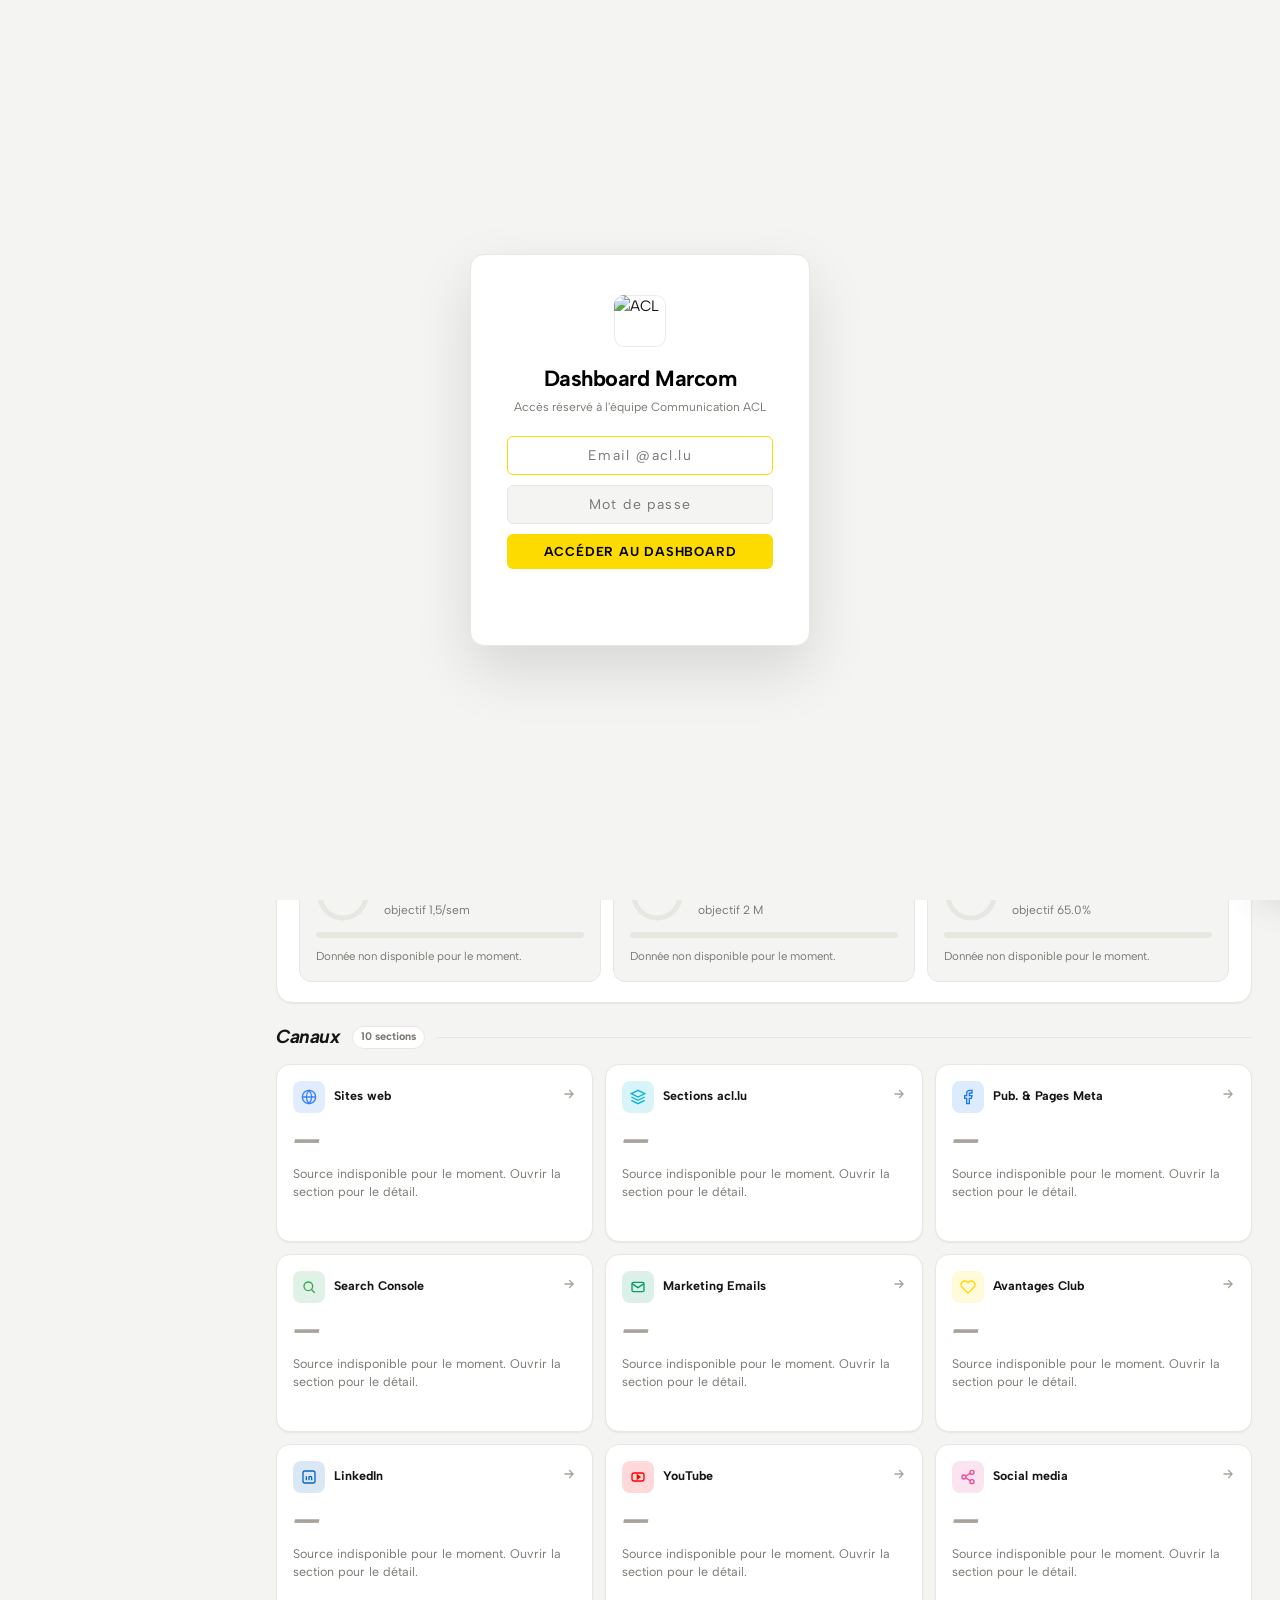
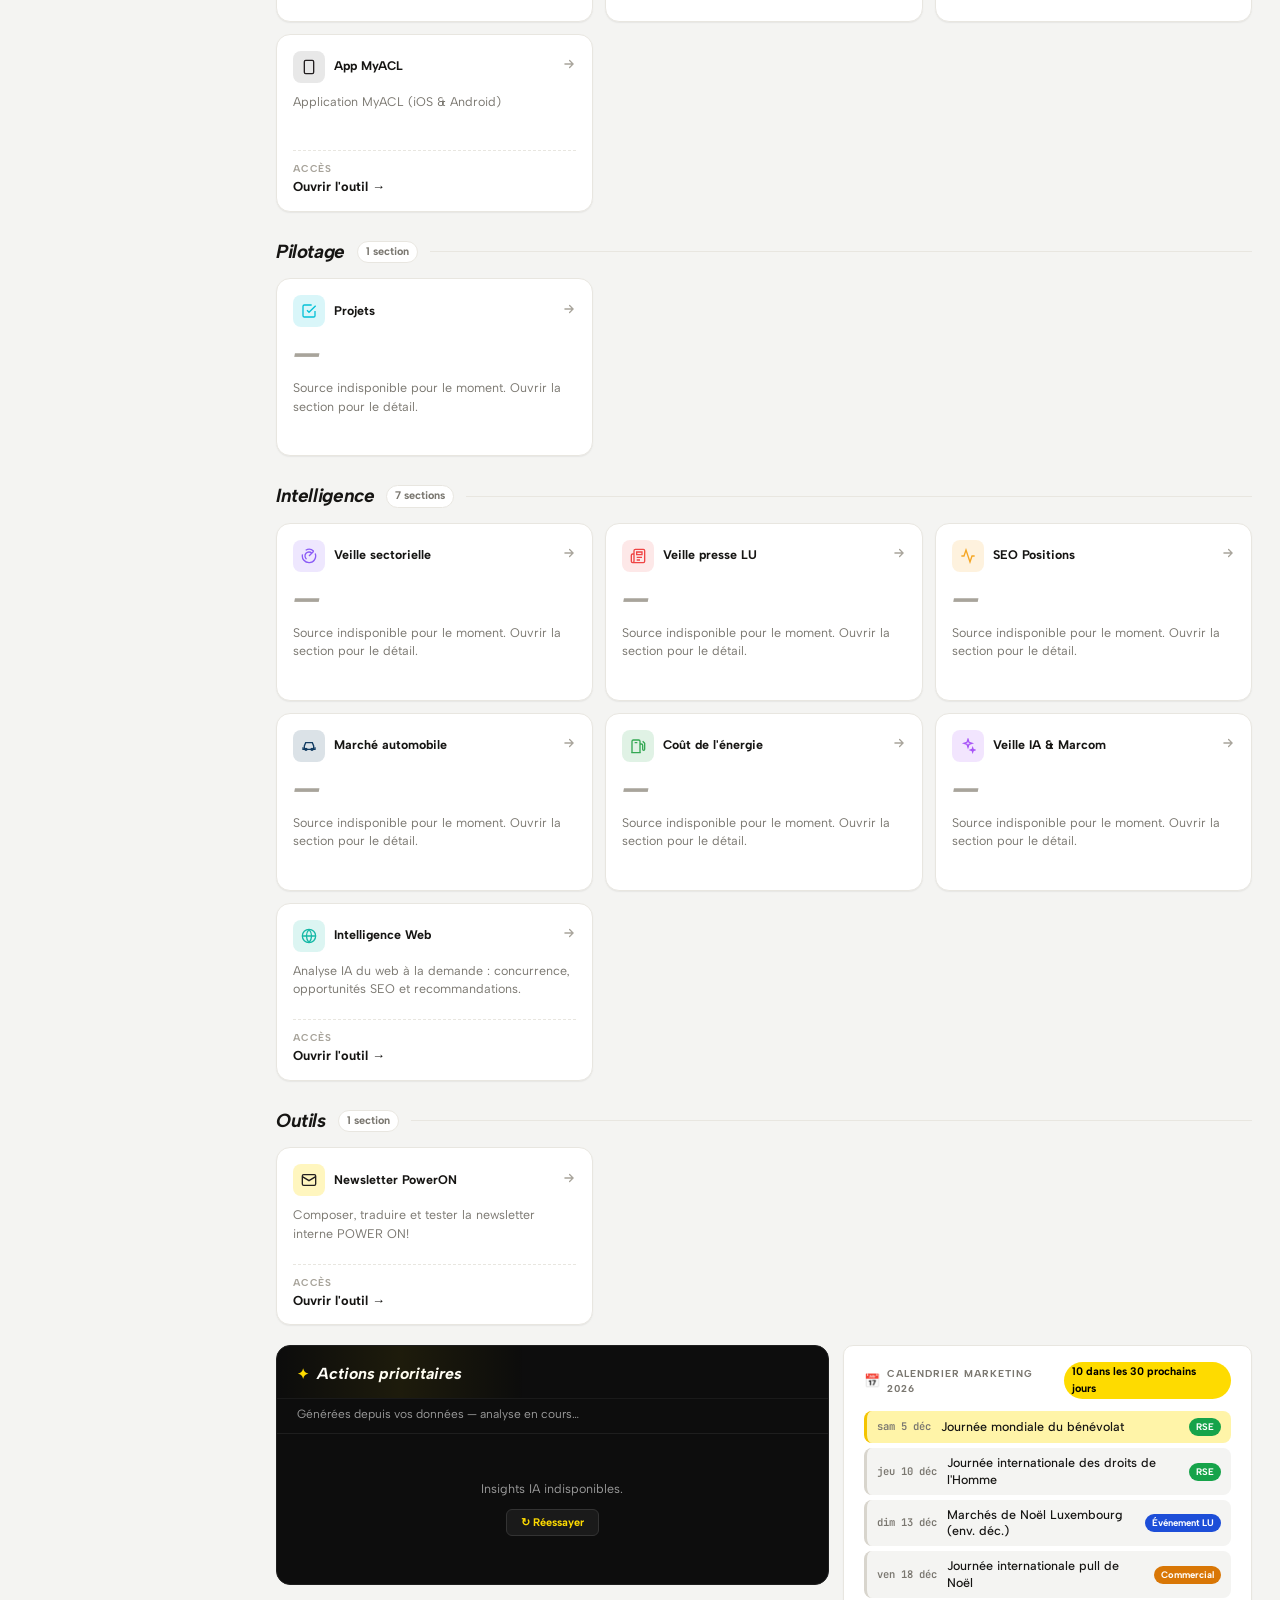
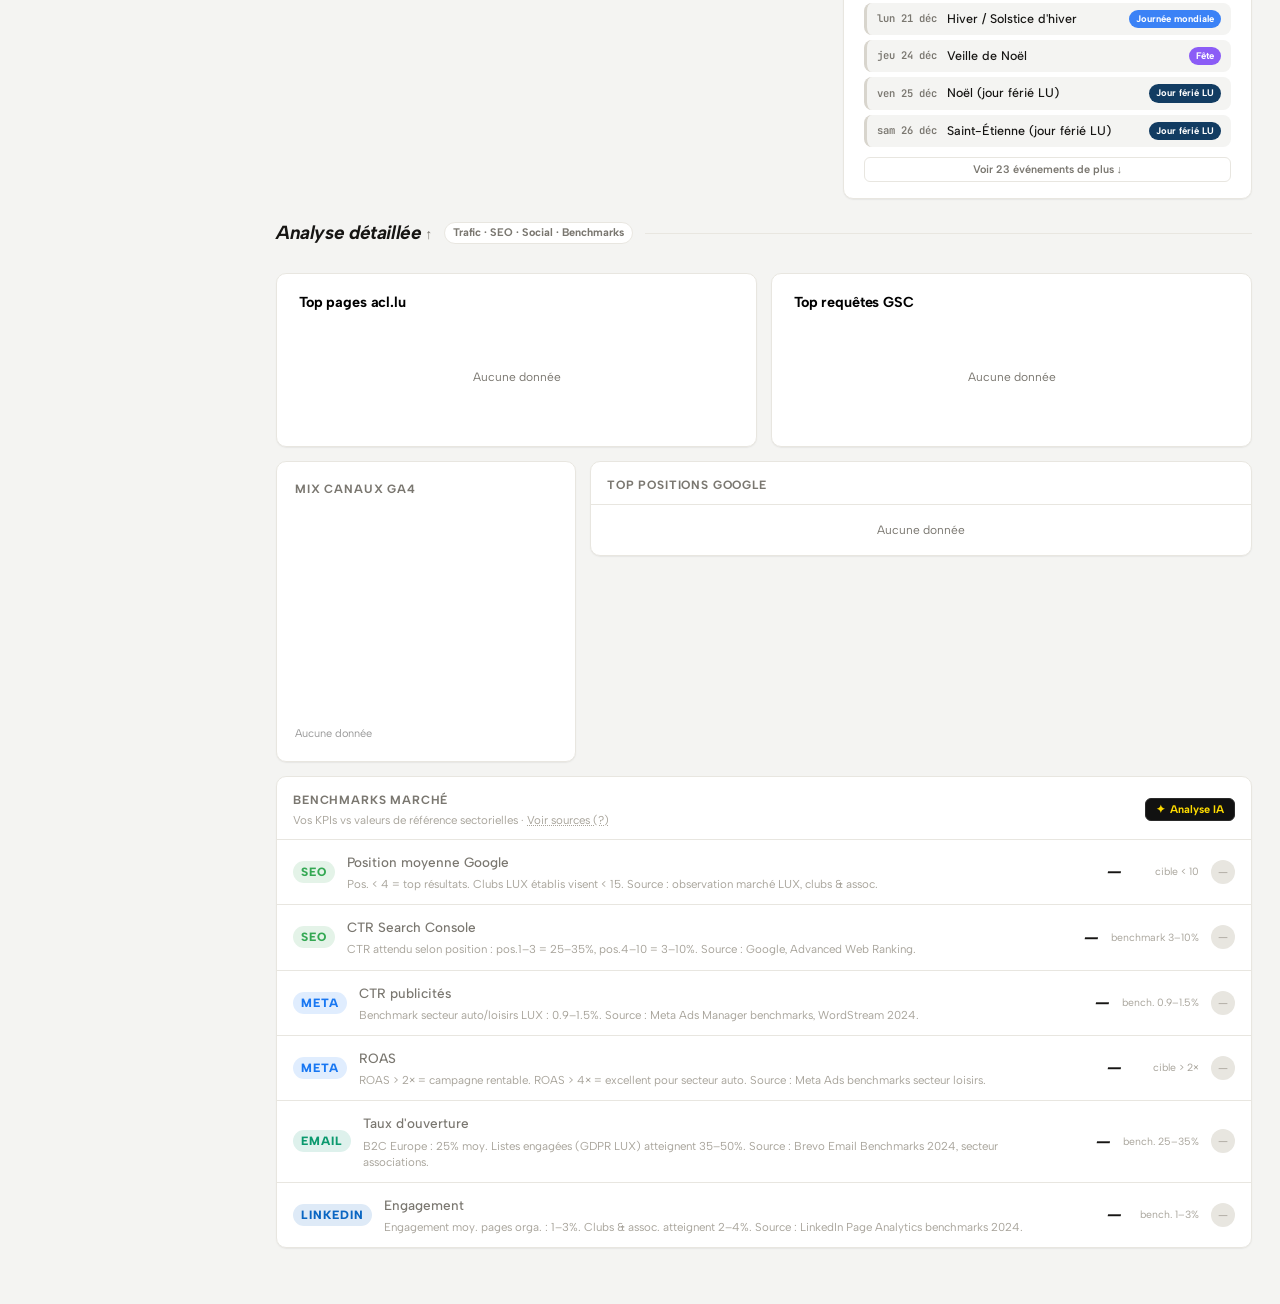
==== docs/index.html @ 8df5f089 "feat: add App MyACL tab to dashboard (iOS + Android stats) Integrates Apple App Store Connect and Go" ====
<!DOCTYPE html>
<html lang="fr">
<head>
  <meta charset="UTF-8" />
  <meta name="viewport" content="width=device-width, initial-scale=1.0" />
  <title>ACL — Dashboard Marketing v2</title>
  <link rel="preconnect" href="https://fonts.googleapis.com" />
  <link rel="preconnect" href="https://fonts.gstatic.com" crossorigin />
  <link href="https://fonts.googleapis.com/css2?family=Albert+Sans:ital,wght@0,200;0,300;0,400;0,500;0,600;0,700;0,800;1,400;1,700;1,800;1,900&family=JetBrains+Mono:wght@400;600&display=swap" rel="stylesheet" />
  <script src="https://cdn.jsdelivr.net/npm/chart.js@4.4.2/dist/chart.umd.min.js"></script>
  <script src="https://cdn.jsdelivr.net/npm/xlsx@0.18.5/dist/xlsx.full.min.js"></script>
  <style>

    /* ─── FaricyNew ─────────────────────────────────────────────── */
    @font-face { font-family:'FaricyNew'; src:url('fonts/FaricyNewBold.woff2') format('woff2'); font-weight:700; font-style:normal; }
    @font-face { font-family:'FaricyNew'; src:url('fonts/FaricyNew-BoldItalic.woff2') format('woff2'); font-weight:700; font-style:italic; }
    @font-face { font-family:'FaricyNew'; src:url('fonts/FaricyNewMedium.woff2') format('woff2'); font-weight:500; font-style:normal; }

    /* ─── ACL DESIGN TOKENS ─────────────────────────────────────── */
    :root {
      --y:#FEDB00; --y-deep:#F4C400; --y-soft:#FFF4A8;
      --k:#000;    --n:#123C62;      --n-deep:#0B2A45;
      --w:#fff;
      --bg:#F4F4F2;
      --surface:#fff;
      --border:#E8E6E0;
      --border-strong:#D8D5CD;
      --text:#161513;
      --muted:#7A7770;
      --muted-2:#A8A49B;

      --c-ga4:#F4B400;   --c-ga4-bg:#FFF5D1;
      --c-fb:#1877F2;    --c-fb-bg:#E3EEFE;
      --c-gsc:#34A853;   --c-gsc-bg:#E0F2E6;
      --c-brevo:#0B996E; --c-brevo-bg:#DEF1EA;
      --c-club:#123C62;  --c-club-bg:#E8EEF4;
      --c-li:#0A66C2;    --c-li-bg:#DEEAF7;
      --c-yt:#FF0000;    --c-yt-bg:#FDE0E0;

      --good:#16A34A; --bad:#DC2626; --warn:#F97316;

      --r-sm:6px; --r-md:10px; --r-lg:14px;
      --shadow-1:0 1px 0 rgba(0,0,0,.02),0 1px 2px rgba(20,20,15,.04);
      --shadow-2:0 1px 0 rgba(0,0,0,.02),0 6px 18px rgba(20,20,15,.06);

      --color-black:#000; --color-yellow:#FEDB00; --color-navy:#123C62;
      --color-white:#fff; --color-bg:#F4F4F2; --color-border:#E8E6E0;
      --color-surface:#fff; --color-text:#161513; --color-muted:#7A7770;
      --color-green:#16A34A; --color-red:#DC2626; --color-orange:#F97316;
      --color-teal:#26A69A;
      --shadow-card:var(--shadow-1); --shadow-hover:var(--shadow-2);
      --radius:var(--r-md); --radius-sm:var(--r-sm); --radius-lg:var(--r-lg);
      --font:'Albert Sans',sans-serif;
      --font-display:'FaricyNew','Albert Sans',sans-serif;
      --pad:24px;
    }
    [data-density="compact"]{ --pad:18px; }

    /* ─── RESET ──────────────────────────────────────────────────── */
    *,*::before,*::after{box-sizing:border-box;margin:0;padding:0;}
    html,body{height:100%;}
    body{
      font-family:'Albert Sans',-apple-system,BlinkMacSystemFont,'Segoe UI',sans-serif;
      background:var(--bg); color:var(--text);
      font-size:15px; line-height:1.5;
      -webkit-font-smoothing:antialiased;
      font-feature-settings:"ss01","cv11";
      overflow-x:hidden;
    }

    /* ─── TYPOGRAPHY HELPERS ─────────────────────────────────────── */
    .f-display{font-family:'FaricyNew','Albert Sans',sans-serif;font-weight:700;font-style:italic;letter-spacing:-0.02em;}
    .f-num{font-family:'FaricyNew','Albert Sans',sans-serif;font-weight:700;font-style:italic;letter-spacing:-0.025em;font-variant-numeric:tabular-nums;}
    .f-mono{font-family:'JetBrains Mono',ui-monospace,monospace;}
    .tnum{font-variant-numeric:tabular-nums;}
    .hl-y{background:var(--y);padding:0 8px 3px;display:inline;line-height:1.1;}

    /* ─── APP LAYOUT ─────────────────────────────────────────────── */
    .app{display:flex;flex-direction:row;min-height:100vh;}

    /* ─── SIDEBAR ────────────────────────────────────────────────── */
    .sb{
      width:248px;flex-shrink:0;overflow:hidden;
      background:var(--surface);border-right:1px solid var(--border);
      display:flex;flex-direction:column;
      position:sticky;top:0;height:100vh;overflow-y:auto;
      transition:width 250ms ease-in-out;
    }
    .sb.collapsed{width:64px;}
    .sb.collapsed .sb-brand-meta,
    .sb.collapsed .sb-section-title,
    .sb.collapsed .sb-item-label,
    .sb.collapsed .sb-badge,
    .sb.collapsed .sb-dot,
    .sb.collapsed .sb-user-meta{display:none;}
    .sb.collapsed .sb-item{justify-content:center;padding:9px 0;}
    .sb.collapsed .sb-foot{padding:8px 4px;}
    .sb.collapsed .sb-user{justify-content:center;}
    .sb.collapsed .sb-toggle svg{transform:rotate(180deg);}
    .sb.collapsed .sb-brand{justify-content:center;padding:14px 0;}
    .sb.collapsed .sb-logo{display:none;}
    .sb.collapsed .sb-toggle{margin-left:0;}
    .app.floating .sb{
      position:fixed;left:0;top:0;height:100vh;z-index:200;
      box-shadow:4px 0 24px rgba(0,0,0,.12);overflow-y:auto;
    }
    .app.floating .main{margin-left:64px;}
    .app.floating:not(.sb-expanded) .sb{width:64px;}
    .app.floating:not(.sb-expanded) .sb .sb-brand-meta,
    .app.floating:not(.sb-expanded) .sb .sb-section-title,
    .app.floating:not(.sb-expanded) .sb .sb-item-label,
    .app.floating:not(.sb-expanded) .sb .sb-badge,
    .app.floating:not(.sb-expanded) .sb .sb-dot,
    .app.floating:not(.sb-expanded) .sb .sb-user-meta{display:none;}
    .app.floating:not(.sb-expanded) .sb .sb-item{justify-content:center;padding:9px 0;}
    .app.floating.sb-expanded .sb{width:248px;}
    .app.floating.sb-expanded .main{margin-left:248px;}
    [data-sidebar="dark"] .sb{background:#0F0E0C;border-right:1px solid #1f1d18;color:#fff;}

    .sb-brand{
      padding:18px 18px 14px;display:flex;align-items:center;gap:12px;
      border-bottom:1px solid var(--border);flex-shrink:0;
    }
    [data-sidebar="dark"] .sb-brand{border-bottom:1px solid #1f1d18;}

    .sb-logo{
      width:40px;height:40px;border-radius:8px;overflow:hidden;
      display:grid;place-items:center;
      box-shadow:inset 0 0 0 1px rgba(0,0,0,.08);flex-shrink:0;
    }
    .sb-logo img,.pw-logo img{width:100%;height:100%;object-fit:contain;display:block;}
    .sb-brand-meta{display:flex;flex-direction:column;line-height:1.1;}
    .sb-brand-name{font-weight:800;font-size:15px;letter-spacing:-0.01em;}
    .sb-brand-sub{font-size:10.5px;color:var(--muted);font-weight:500;letter-spacing:.06em;text-transform:uppercase;margin-top:3px;}
    [data-sidebar="dark"] .sb-brand-name{color:#fff;}
    [data-sidebar="dark"] .sb-brand-sub{color:#9a958a;}

    .sb-section{padding:16px 12px 4px;}
    .sb-section-title{font-size:11.5px;font-weight:700;letter-spacing:.12em;text-transform:uppercase;color:var(--muted-2);padding:0 10px 8px;}
    [data-sidebar="dark"] .sb-section-title{color:#6a665d;}

    .sb-nav{display:flex;flex-direction:column;gap:2px;}

    .sb-item{
      display:flex;align-items:center;gap:10px;
      padding:9px 12px;border-radius:8px;
      font-size:14px;font-weight:500;color:var(--text);
      cursor:pointer;position:relative;
      border:1px solid transparent;
      background:none;font-family:inherit;width:100%;text-align:left;
      transition:background 120ms,color 120ms;
    }
    .sb-item:hover{background:rgba(0,0,0,.04);}
    [data-sidebar="dark"] .sb-item{color:#d5d2c8;}
    [data-sidebar="dark"] .sb-item:hover{background:rgba(255,255,255,.05);color:#fff;}

    .sb-ic-wrap{width:32px;height:32px;border-radius:8px;display:grid;place-items:center;flex-shrink:0;}
    .sb-ic{width:16px;height:16px;flex-shrink:0;color:var(--ic-color,var(--muted));}
    .sb-item-label{min-width:0;white-space:nowrap;overflow:hidden;text-overflow:ellipsis;}
    .sb-toggle{margin-left:auto;background:none;border:none;cursor:pointer;color:var(--muted);border-radius:6px;padding:4px;display:grid;place-items:center;transition:color 150ms,background 150ms;flex-shrink:0;}
    .sb-toggle:hover{background:rgba(0,0,0,.05);color:var(--text);}
    .sb-toggle svg{width:16px;height:16px;transition:transform 250ms ease-in-out;}
    .sb-float-toggle{background:none;border:none;cursor:pointer;color:var(--muted);border-radius:6px;padding:6px 8px;display:flex;align-items:center;gap:6px;font-size:11px;font-family:inherit;font-weight:500;transition:color 150ms,background 150ms;width:100%;}
    .sb-float-toggle:hover{background:rgba(0,0,0,.04);color:var(--text);}
    .app.floating .sb-float-toggle{color:var(--n);font-weight:700;}
    .sb-pill{
      position:absolute;left:52px;top:50%;transform:translateY(-50%);
      background:#1A1A1A;color:#fff;border-radius:6px;
      padding:4px 10px;font-size:12px;font-weight:600;white-space:nowrap;
      opacity:0;pointer-events:none;transition:opacity 150ms ease;z-index:210;
    }
    .app.floating .sb .sb-item:hover .sb-pill{opacity:1;}
    [data-sidebar="dark"] .sb-item .sb-ic{color:#9a958a;}

    .sb-dot{width:8px;height:8px;border-radius:50%;flex-shrink:0;margin-left:auto;box-shadow:0 0 0 2px var(--surface);}
    [data-sidebar="dark"] .sb-dot{box-shadow:0 0 0 2px #0F0E0C;}

    .sb-item.active,.sb-item.tab-btn.active{
      background:#16151310;color:var(--text);font-weight:600;
    }
    [data-sidebar="dark"] .sb-item.active{background:rgba(254,219,0,.12);color:var(--y);}
    .sb-item.active::before,.sb-item.tab-btn.active::before{
      content:"";position:absolute;left:-12px;top:8px;bottom:8px;
      width:3px;background:var(--y);border-radius:0 4px 4px 0;
    }
    .sb-item.active .sb-ic{color:var(--text);}
    [data-sidebar="dark"] .sb-item.active .sb-ic{color:var(--y);}

    .sb-badge{
      margin-left:auto;font-size:11.5px;font-weight:700;
      padding:2px 7px;border-radius:99px;background:var(--y);color:#000;
    }
    .sb-status{
      margin-left:auto;font-size:10px;font-weight:700;padding:1px 5px;
      border-radius:99px;background:var(--border);color:var(--muted);
      font-variant-numeric:tabular-nums;display:none;
    }

    .sb-foot{margin-top:auto;padding:12px;border-top:1px solid var(--border);flex-shrink:0;}
    [data-sidebar="dark"] .sb-foot{border-top:1px solid #1f1d18;}
    .sb-user{display:flex;align-items:center;gap:10px;padding:8px 10px;border-radius:10px;cursor:pointer;}
    .sb-user:hover{background:rgba(0,0,0,.04);}
    [data-sidebar="dark"] .sb-user:hover{background:rgba(255,255,255,.05);}
    .sb-avatar{width:36px;height:36px;border-radius:50%;background:linear-gradient(135deg,#123C62,#3870A4);color:#fff;font-weight:700;font-size:13px;display:grid;place-items:center;flex-shrink:0;}
    .sb-user-meta{line-height:1.15;}
    .sb-user-name{font-weight:700;font-size:13px;}
    .sb-user-role{font-size:11px;color:var(--muted);font-weight:500;}
    [data-sidebar="dark"] .sb-user-name{color:#fff;}
    [data-sidebar="dark"] .sb-user-role{color:#9a958a;}

    /* ─── MAIN ────────────────────────────────────────────────────── */
    .main{min-width:0;display:flex;flex-direction:column;overflow:hidden;}

    /* ─── TOPBAR ──────────────────────────────────────────────────── */
    .topbar{
      position:sticky;top:0;z-index:60;
      background:rgba(244,244,242,.92);
      backdrop-filter:saturate(140%) blur(10px);
      border-bottom:1px solid var(--border);
      padding:10px 24px;
      display:flex;align-items:center;gap:10px;
      flex-shrink:0;flex-wrap:wrap;min-height:54px;
    }
    .crumb{display:flex;align-items:center;gap:6px;font-size:13px;color:var(--muted);flex-shrink:0;}
    .crumb b{color:var(--text);font-weight:700;}
    .crumb svg{opacity:.4;}

    .topbar-sep{width:1px;height:20px;background:var(--border);flex-shrink:0;}
    .tb-spacer{flex:1;}
    .tb-actions{display:flex;align-items:center;gap:6px;flex-wrap:wrap;}

    .tb-filter{display:flex;align-items:center;gap:8px;}
    .tb-filter-label{font-size:11px;font-weight:700;letter-spacing:.1em;text-transform:uppercase;color:var(--muted-2);white-space:nowrap;}
    .filter-bar{
      display:flex;align-items:center;gap:0;
      background:var(--surface);border:1px solid var(--border);
      border-radius:var(--r-sm);padding:3px;position:relative;
    }
    .filter-btn{
      background:none;border:none;font-family:inherit;
      font-size:12.5px;font-weight:600;color:var(--muted);
      padding:5px 11px;cursor:pointer;border-radius:4px;position:relative;z-index:1;
      transition:color .15s;white-space:nowrap;
    }
    .filter-btn.active{color:var(--text);}
    .filter-btn:hover{color:var(--text);}
    .filter-ind{
      position:absolute;bottom:3px;height:3px;background:var(--y);
      border-radius:3px;transition:left .25s cubic-bezier(.16,1,.3,1),width .25s cubic-bezier(.16,1,.3,1);
    }
    .custom-range{display:none;align-items:center;gap:6px;margin-left:6px;}
    .custom-range.visible{display:flex;}
    .date-inp{
      border:1px solid var(--border);border-radius:var(--r-sm);
      font-family:inherit;font-size:11.5px;padding:4px 8px;
      color:var(--text);outline:none;transition:border-color .15s;
      background:var(--surface);
    }
    .date-inp:focus{border-color:var(--y);}
    .btn-ok{
      background:var(--y);border:none;border-radius:var(--r-sm);
      font-family:inherit;font-size:11.5px;font-weight:700;
      color:#000;padding:4px 11px;cursor:pointer;
    }

    #gsc-period-note{font-size:10px;color:var(--muted);font-style:italic;white-space:nowrap;}

    .tb-upd{font-size:10.5px;color:var(--muted-2);white-space:nowrap;}

    /* ─── BUTTONS ─────────────────────────────────────────────────── */
    .btn{
      display:inline-flex;align-items:center;gap:6px;
      padding:8px 14px;font-family:inherit;font-size:13px;font-weight:600;
      border:none;cursor:pointer;border-radius:8px;
      transition:transform 120ms,box-shadow 120ms,background 120ms;
      white-space:nowrap;
    }
    .btn:hover{transform:translateY(-1px);}
    .btn-y{background:var(--y);color:#000;box-shadow:0 1px 0 rgba(0,0,0,.04),inset 0 -1px 0 rgba(0,0,0,.06);}
    .btn-y:hover{background:var(--y-deep);}
    .btn-k{background:#000;color:#fff;}
    .btn-k:hover{background:#1a1a1a;}
    .btn-out{background:var(--surface);color:#000;border:1px solid var(--border);}
    .btn-out:hover{border-color:#000;}
    .btn-ghost{background:transparent;color:var(--text);border:none;}
    .btn-ghost:hover{background:rgba(0,0,0,.05);}
    .icon-btn{
      width:34px;height:34px;border-radius:7px;
      background:var(--surface);border:1px solid var(--border);
      display:grid;place-items:center;cursor:pointer;color:var(--text);
      transition:all 120ms;flex-shrink:0;
    }
    .icon-btn:hover{border-color:var(--border-strong);background:#fafaf7;}

    .btn-refresh{
      display:inline-flex;align-items:center;gap:6px;
      background:var(--y);color:#000;
      border:none;border-radius:8px;font-family:inherit;font-weight:700;
      font-size:12px;padding:7px 14px;cursor:pointer;
      text-transform:uppercase;letter-spacing:.04em;
      transition:opacity .15s,transform .12ms;white-space:nowrap;
      box-shadow:0 1px 0 rgba(0,0,0,.06),inset 0 -1px 0 rgba(0,0,0,.08);
    }
    .btn-refresh:hover{opacity:.88;transform:translateY(-1px);}
    .btn-refresh:active{transform:translateY(0);}
    .ri{display:inline-block;font-size:14px;}
    .ri.spinning{animation:spin 700ms linear infinite;}

    @keyframes spin{to{transform:rotate(360deg);}}
    @keyframes fadeUp{from{opacity:0;transform:translateY(8px)}to{opacity:1;transform:translateY(0)}}
    @keyframes cardIn{to{opacity:1;transform:translateY(0)}}
    @keyframes shimmer{0%,100%{opacity:1}50%{opacity:.38}}
    @keyframes pulse{0%,100%{opacity:1}50%{opacity:.6}}
    @keyframes shine{0%{transform:translateX(-100%);}60%,100%{transform:translateX(100%);}}

    /* ─── SCROLL AREA ─────────────────────────────────────────────── */
    .scroll{flex:1;overflow-y:auto;padding:24px 28px 56px;}
    .scroll::-webkit-scrollbar{width:8px;}
    .scroll::-webkit-scrollbar-thumb{background:#dad7d0;border-radius:99px;border:2px solid var(--bg);}
    .container{max-width:1400px;margin:0 auto;display:flex;flex-direction:column;gap:20px;}

    /* ─── HERO ────────────────────────────────────────────────────── */
    .hero{
      display:grid;grid-template-columns:1fr auto;gap:24px;align-items:flex-end;
      padding:8px 4px 0;
    }
    .hero-greet{display:flex;flex-direction:column;gap:6px;}
    .hero-eyebrow{display:flex;align-items:center;gap:10px;color:var(--muted);font-size:11.5px;font-weight:600;letter-spacing:.08em;text-transform:uppercase;}
    .live-dot{width:7px;height:7px;border-radius:50%;background:var(--good);box-shadow:0 0 0 4px rgba(22,163,74,.15);animation:pulse 2.6s ease-in-out infinite;flex-shrink:0;}
    .hero-title{font-size:32px;line-height:1.05;letter-spacing:-0.02em;color:#000;}
    .hero-sub{font-size:13.5px;color:var(--muted);margin-top:4px;max-width:520px;line-height:1.6;}
    .hero-actions{display:flex;align-items:center;gap:10px;}
    .health{display:flex;align-items:center;gap:14px;padding:10px 16px;background:var(--surface);border:1px solid var(--border);border-radius:12px;box-shadow:var(--shadow-1);}
    .health-ring{position:relative;width:48px;height:48px;}
    .health-ring svg{transform:rotate(-90deg);}
    .health-ring .ring-num{display:none;}
    .health-meta{display:flex;flex-direction:column;line-height:1.2;gap:1px;}
    .health-meta-title{font-size:10px;font-weight:800;letter-spacing:.1em;text-transform:uppercase;color:var(--muted);margin-bottom:2px;}
    .health-label-ring{font-size:12.5px;font-weight:500;color:var(--text);font-style:italic;}
    .health-val-ring{font-size:11px;font-weight:600;color:var(--muted);}

    /* ─── TAB PANELS ──────────────────────────────────────────────── */
    .tab-panel{display:none;}
    .tab-panel.active{display:flex;flex-direction:column;gap:20px;animation:fadeUp .25s ease forwards;}

    /* ─── VUE PUBLIQUE (?public=xxx) ─────────────────────────────── */
    body.public-mode .sb, body.public-mode .sb-overlay, body.public-mode .hamburger-btn,
    body.public-mode .tb-filter, body.public-mode #openCfgTop, body.public-mode .pw-overlay{display:none!important;}

    /* ─── KPI GRID & CARDS ────────────────────────────────────────── */
    .kpi-row{display:grid;grid-template-columns:repeat(4,1fr);gap:14px;}
    .kpi-grid{display:grid;grid-template-columns:repeat(auto-fill,minmax(170px,1fr));gap:12px;}

    .kpi,.kpi-card{
      position:relative;
      background:var(--surface);
      border:1px solid var(--border);
      border-radius:var(--r-md);
      padding:18px 18px 14px;
      display:flex;flex-direction:column;gap:10px;
      box-shadow:var(--shadow-1);
      transition:transform 160ms,box-shadow 160ms,border-color 160ms;
      overflow:hidden;
      opacity:0;transform:translateY(12px);
    }
    .kpi:hover,.kpi-card:hover{transform:translateY(-2px);box-shadow:var(--shadow-2);}
    .kpi.visible,.kpi-card.visible{animation:cardIn .45s cubic-bezier(.16,1,.3,1) forwards;}

    [data-accent="bar"] .kpi,[data-accent="bar"] .kpi-card{padding-left:calc(18px + 4px);}
    [data-accent="bar"] .kpi::before,[data-accent="bar"] .kpi-card::before{
      content:"";position:absolute;left:0;top:14px;bottom:14px;
      width:4px;border-radius:0 4px 4px 0;background:var(--src,var(--y));
    }
    [data-accent="tint"] .kpi,[data-accent="tint"] .kpi-card{background:linear-gradient(180deg,var(--src-bg,#FFF8DC) 0%,var(--surface) 60%);}
    [data-accent="corner"] .kpi::after,[data-accent="corner"] .kpi-card::after{
      content:"";position:absolute;top:0;right:0;width:56px;height:56px;
      background:var(--src,var(--y));clip-path:polygon(100% 0,100% 100%,0 0);opacity:.9;
    }
    [data-accent="diag"] .kpi::before,[data-accent="diag"] .kpi-card::before{
      content:"";position:absolute;left:-20px;bottom:-20px;width:80px;height:14px;
      background:var(--src,var(--y));transform:rotate(-12deg) skewX(-12deg);opacity:.85;
    }

    .kpi-head{display:flex;align-items:center;gap:10px;}
    .kpi-icon{width:34px;height:34px;border-radius:8px;background:var(--src-bg,#FFF8DC);display:grid;place-items:center;flex-shrink:0;}
    .kpi-icon svg{width:18px;height:18px;}
    .kpi-label{font-size:12.5px;font-weight:600;color:var(--muted);line-height:1.35;}
    .kpi-label b{color:var(--text);font-weight:700;display:block;font-size:13px;letter-spacing:-0.01em;}
    .kpi-more{margin-left:auto;color:var(--muted-2);width:22px;height:22px;display:grid;place-items:center;border-radius:5px;cursor:pointer;}
    .kpi-more:hover{background:rgba(0,0,0,.04);}

    .kpi-body{display:flex;align-items:flex-end;justify-content:space-between;gap:10px;margin-top:auto;}

    .kpi-val{font-family:'FaricyNew','Albert Sans',sans-serif;font-weight:700;font-style:italic;font-size:34px;line-height:1;color:#000;letter-spacing:-0.025em;}
    .kpi-val.good,.kpi-val.neutral,.kpi-val.bad{color:#000;}
    .kpi-suf{font-size:15px;font-weight:600;font-style:normal;color:var(--muted);letter-spacing:0;margin-left:2px;}

    .kpi-badge{
      display:inline-flex;align-items:center;gap:4px;
      padding:4px 9px;border-radius:99px;font-size:11px;font-weight:700;letter-spacing:-.005em;
      margin-top:2px;align-self:flex-start;
    }
    .kpi-badge.good{background:#E0F2E6;color:#0d7c3b;}
    .kpi-badge.neutral{background:#fef9c3;color:#854d0e;}
    .kpi-badge.bad{background:#FBE3E3;color:#b91c1c;}

    .kpi-foot{display:flex;align-items:center;justify-content:space-between;font-size:11px;color:var(--muted);padding-top:8px;border-top:1px dashed var(--border);}
    .kpi-bench{font-size:10.5px;color:var(--muted-2);}
    .spark{width:90px;height:22px;}

    .trend{display:inline-flex;align-items:center;gap:4px;padding:4px 9px;border-radius:99px;font-size:11px;font-weight:700;}
    .trend.good{background:#E0F2E6;color:#0d7c3b;}
    .trend.bad{background:#FBE3E3;color:#b91c1c;}
    .trend.neutral{background:#f1efeb;color:var(--muted);}
    .trend svg{width:11px;height:11px;}

    /* ─── CARDS ──────────────────────────────────────────────────── */
    .card,.src-card{
      background:var(--surface);
      border:1px solid var(--border);
      border-radius:var(--r-md);
      box-shadow:var(--shadow-1);
      display:flex;flex-direction:column;
      overflow:hidden;
    }
    .card-head{
      padding:18px 22px 10px;
      display:flex;align-items:flex-start;gap:12px;
    }
    .card-title{font-size:14.5px;font-weight:700;letter-spacing:-0.01em;color:#000;display:flex;align-items:center;gap:10px;}
    .card-sub{font-size:12.5px;color:var(--muted);margin-top:3px;}
    .card-actions{margin-left:auto;display:flex;align-items:center;gap:6px;}
    .card-link{font-size:12px;font-weight:600;color:var(--n);text-decoration:none;padding:4px 8px;border-radius:6px;}
    .card-link:hover{background:var(--n);color:#fff;}
    .card-body{padding:4px 22px 20px;flex:1;}
    .card-body.flush{padding:0;}

    .src-pill{
      display:inline-flex;align-items:center;gap:5px;
      font-size:11px;font-weight:700;letter-spacing:.06em;text-transform:uppercase;
      padding:2px 8px;border-radius:99px;background:var(--src-bg,#f1efeb);color:#000;
    }
    .src-pill::before{content:"";width:5px;height:5px;border-radius:50%;background:var(--src,var(--y));}

    .sec-title{
      display:flex;align-items:center;gap:12px;
      padding:4px 4px 0;
    }
    .sec-title h2,.sec-title-text{font-family:'FaricyNew','Albert Sans',sans-serif;font-weight:700;font-size:15px;color:#000;}
    .sec-title .line,.sec-title-line{flex:1;height:1px;background:var(--border);}
    .sec-title .count{font-size:11px;font-weight:700;color:var(--muted-2);}
    .sec-title-icon{display:none;}

    /* ─── OVERVIEW BARS ────────────────────────────────────────────── */
    .overview-bars{display:grid;grid-template-columns:repeat(2,1fr);gap:16px;}

    /* ─── BAR LIST ─────────────────────────────────────────────────── */
    .bar-list{display:flex;flex-direction:column;gap:12px;}
    .bar-row{display:grid;grid-template-columns:1fr auto;gap:10px;align-items:center;}
    .bar-meta{display:flex;flex-direction:column;gap:4px;min-width:0;}
    .bar-head-row{display:flex;align-items:center;gap:6px;font-size:12.5px;color:var(--text);font-weight:600;overflow:hidden;}
    .bar-name{white-space:nowrap;overflow:hidden;text-overflow:ellipsis;font-size:12.5px;color:var(--text);font-weight:600;}
    .bar-track{position:relative;height:6px;background:#f1efeb;border-radius:99px;overflow:hidden;flex:1;}
    .bar-fill{position:absolute;inset:0;background:var(--src,var(--y));border-radius:99px;width:var(--pct,50%);}
    .bar-val{font-weight:700;font-size:13px;font-variant-numeric:tabular-nums;color:var(--text);text-align:right;min-width:60px;}
    .bar-delta{font-size:11px;color:var(--muted);font-weight:500;}

    /* ─── TABLES ────────────────────────────────────────────────────── */
    table,.tbl{width:100%;border-collapse:collapse;font-size:12.5px;}
    thead th{
      background:var(--n);color:#fff;
      text-align:left;padding:10px 14px;
      font-size:10px;font-weight:700;letter-spacing:.07em;text-transform:uppercase;
      white-space:nowrap;cursor:pointer;user-select:none;
    }
    thead th:first-child{padding-left:18px;}
    thead th:hover{color:var(--y);}
    .tbl thead th.r{text-align:right;}
    tbody tr{border-bottom:1px solid var(--border);transition:background .12s;}
    tbody tr:last-child{border-bottom:none;}
    tbody tr:hover{background:rgba(255,219,0,.06);}
    tbody td{padding:10px 14px;white-space:nowrap;vertical-align:middle;}
    tbody td:first-child{padding-left:18px;}
    .tbl tbody td.r{text-align:right;font-variant-numeric:tabular-nums;font-weight:600;}
    td.cn{font-weight:600;max-width:260px;overflow:hidden;text-overflow:ellipsis;}
    td.cd{color:var(--muted);font-size:11px;}

    .tbl-filters{display:flex;gap:6px;padding:10px 16px;border-bottom:1px solid var(--border);flex-wrap:wrap;}
    .tbl-flt-btn{background:none;border:1px solid var(--border);border-radius:6px;font-family:inherit;font-size:11px;font-weight:700;color:var(--muted);padding:4px 11px;cursor:pointer;transition:all .12s;}
    .tbl-flt-btn:hover{border-color:#999;color:var(--text);}
    .tbl-flt-btn.active{background:var(--n);color:#fff;border-color:var(--n);}

    .btn-export{
      background:none;border:1px solid var(--border);border-radius:6px;
      font-family:inherit;font-size:10px;font-weight:700;color:var(--text);
      padding:5px 11px;cursor:pointer;text-transform:uppercase;letter-spacing:.05em;
      transition:all .12s;
    }
    .btn-export:hover{background:var(--y);border-color:var(--y);}

    .table-section{background:var(--surface);border:1px solid var(--border);border-radius:var(--r-md);box-shadow:var(--shadow-1);overflow:hidden;}
    .table-hdr{display:flex;align-items:center;justify-content:space-between;padding:14px 18px;border-bottom:1px solid var(--border);}
    .table-hdr-title{font-size:11px;font-weight:700;text-transform:uppercase;letter-spacing:.07em;color:var(--muted);}
    .tbl-scroll{overflow-x:auto;}
    .tbl-empty{text-align:center;padding:40px;color:var(--muted);font-size:12px;}

    .bs,.status{display:inline-flex;align-items:center;gap:5px;padding:3px 9px;border-radius:99px;font-size:10.5px;font-weight:700;}
    .bs::before,.status::before{content:"";width:5px;height:5px;border-radius:50%;background:currentColor;}
    .bs.good,.status.sent{background:#E0F2E6;color:#0d7c3b;}
    .bs.neutral,.status.scheduled{background:#E3EEFE;color:#0a5cb8;}
    .bs.bad,.status.draft{background:#f1efeb;color:var(--muted);}
    .status.live{background:var(--y);color:#000;}

    /* ─── RECOMMENDATIONS ──────────────────────────────────────────── */
    .recs{display:flex;flex-direction:column;gap:10px;}
    .rec{
      display:flex;gap:12px;padding:14px 16px;border-radius:10px;
      background:var(--surface);border:1px solid var(--border);
      cursor:pointer;transition:all 160ms;position:relative;overflow:hidden;
    }
    .rec:hover{border-color:#000;transform:translateX(2px);}
    .rec-prio{width:4px;align-self:stretch;border-radius:4px;flex-shrink:0;}
    .rec.high .rec-prio{background:linear-gradient(180deg,var(--bad),var(--warn));}
    .rec.med .rec-prio{background:var(--warn);}
    .rec.low .rec-prio{background:var(--good);}
    .rec-body{flex:1;min-width:0;}
    .rec-head{display:flex;align-items:center;gap:8px;margin-bottom:4px;}
    .rec-badge{font-size:9.5px;font-weight:800;letter-spacing:.14em;text-transform:uppercase;padding:0;}
    .rec-badge.high,.rec.high .rec-badge{color:var(--bad);}
    .rec-badge.med,.rec.med .rec-badge{color:var(--warn);}
    .rec-badge.low,.rec.low .rec-badge{color:var(--good);}
    .rec-src{font-size:10px;font-weight:700;color:var(--muted);}
    .rec-title{font-weight:700;font-size:13.5px;color:#000;line-height:1.3;letter-spacing:-0.005em;}
    .rec-insight{font-size:12px;color:var(--muted);line-height:1.5;margin-top:3px;}
    .rec-action{margin-top:8px;font-size:12px;font-weight:700;color:var(--n);display:inline-flex;align-items:center;gap:4px;border-top:1px solid var(--border);padding-top:8px;}

    /* ─── BREVO SPECIFIC ───────────────────────────────────────────── */
    .charts-row{display:grid;grid-template-columns:2fr 1fr 1fr;gap:14px;}
    @media(max-width:1100px){.charts-row{grid-template-columns:1fr 1fr;}}
    @media(max-width:700px){.charts-row{grid-template-columns:1fr;}}

    .chart-card{
      background:var(--surface);border:1px solid var(--border);
      border-radius:var(--r-md);box-shadow:var(--shadow-1);padding:18px;
    }
    .chart-title{font-size:10.5px;font-weight:700;text-transform:uppercase;letter-spacing:.07em;color:var(--muted);margin-bottom:12px;}

    .health-wrap,.health-bar-wrap{background:var(--surface);border:1px solid var(--border);border-radius:var(--r-md);box-shadow:var(--shadow-1);padding:16px 20px;}
    .health-title,.health-bar-title{font-size:10px;font-weight:700;text-transform:uppercase;letter-spacing:1px;color:var(--muted);margin-bottom:12px;}
    .health-track,.health-bar{display:flex;height:12px;border-radius:99px;overflow:hidden;background:#f1efeb;gap:1px;}
    .health-seg{height:100%;transition:width .8s cubic-bezier(.16,1,.3,1);}
    .hb-actives{background:var(--c-brevo);}
    .hb-dormants{background:var(--y);}
    .hb-disengaged{background:var(--muted-2);}
    .health-legend{display:flex;gap:18px;flex-wrap:wrap;margin-top:10px;}
    .health-leg{display:flex;align-items:center;gap:5px;font-size:11px;color:#666;}
    .health-dot{width:9px;height:9px;border-radius:50%;flex-shrink:0;}
    .health-note{font-size:12px;color:var(--muted);margin-top:10px;}

    /* ─── GSC SPECIFIC ─────────────────────────────────────────────── */
    .gsc-sec{margin-bottom:18px;}
    .gsc-sec-title{font-size:10.5px;font-weight:700;text-transform:uppercase;letter-spacing:1px;color:var(--c-gsc);margin-bottom:12px;}
    .gsc-opp-grid{display:grid;grid-template-columns:1fr 1fr;gap:10px;}
    .gsc-opp-card{border:1px solid var(--border);border-radius:var(--r-sm);padding:10px 12px;font-size:12px;}

    /* ─── GA4 SPECIFIC ─────────────────────────────────────────────── */
    .ga4-grid2{display:grid;grid-template-columns:1fr 1fr;gap:14px;margin-top:14px;}
    @media(max-width:768px){.ga4-grid2{grid-template-columns:1fr;}}
    .ga4-sec{background:var(--surface);border:1px solid var(--border);border-radius:var(--r-md);padding:16px 18px;box-shadow:var(--shadow-1);}
    .ga4-sec-title{font-size:10.5px;font-weight:700;letter-spacing:.07em;color:var(--c-ga4);margin-bottom:12px;text-transform:uppercase;}

    /* ─── LINKEDIN SPECIFIC ─────────────────────────────────────────── */
    .li-post-grid{display:grid;grid-template-columns:repeat(auto-fill,minmax(260px,1fr));gap:10px;margin-top:12px;}
    .li-post{border:1px solid var(--border);border-radius:var(--r-sm);padding:12px;font-size:12px;}
    .li-post-text{font-weight:600;margin-bottom:6px;overflow:hidden;display:-webkit-box;-webkit-line-clamp:3;-webkit-box-orient:vertical;}
    .li-post-stats{display:flex;gap:12px;color:var(--muted);font-size:11px;}

    /* ─── YOUTUBE SPECIFIC ─────────────────────────────────────────── */
    .yt-video-list{display:flex;flex-direction:column;gap:10px;margin-top:12px;}
    .yt-video{display:flex;gap:12px;padding:10px;border:1px solid var(--border);border-radius:var(--r-sm);}
    .yt-thumb{width:80px;height:45px;border-radius:4px;background:#f1efeb;flex-shrink:0;object-fit:cover;}
    .yt-info{flex:1;min-width:0;}
    .yt-title{font-weight:600;font-size:12.5px;overflow:hidden;white-space:nowrap;text-overflow:ellipsis;margin-bottom:4px;}
    .yt-stats{display:flex;gap:10px;font-size:11px;color:var(--muted);}

    /* ─── PARTNERS ─────────────────────────────────────────────────── */
    .partner-selector{display:flex;gap:6px;flex-wrap:wrap;margin-bottom:20px;}
    .partner-pill{display:flex;align-items:center;gap:6px;padding:7px 12px;border-radius:8px;border:1.5px solid var(--border);font-size:12.5px;font-weight:600;cursor:pointer;transition:all .12s;background:var(--surface);color:var(--text);}
    .partner-pill:hover{border-color:var(--border-strong);}
    .partner-pill.active{color:#fff;border-color:transparent;}
    .partner-header{display:flex;align-items:center;gap:14px;margin-bottom:18px;padding:16px 20px;border-radius:var(--r-lg);background:var(--surface);border:1px solid var(--border);box-shadow:var(--shadow-1);border-left-width:4px;}
    .partner-header-name{font-size:19px;font-weight:800;font-family:'FaricyNew','Albert Sans',sans-serif;line-height:1.1;}
    .partner-no-data{text-align:center;padding:22px 12px;color:var(--muted);font-size:11px;background:var(--bg);border-radius:var(--r-sm);border:1px dashed var(--border);line-height:1.7;}
    /* ── Avantages Club — Partners tab ───────────────────────── */
    .ptn-toolbar{display:flex;align-items:center;gap:10px;flex-wrap:wrap;margin-bottom:20px;}
    .ptn-select{height:34px;padding:0 10px;border:1.5px solid var(--border);border-radius:8px;background:var(--surface);font:600 12.5px 'Albert Sans',sans-serif;color:var(--text);cursor:pointer;min-width:200px;}
    .ptn-select:focus{outline:none;border-color:var(--y);}
    .ptn-gran-group{display:flex;align-items:center;gap:6px;padding-left:10px;border-left:1.5px solid var(--border);}
    .ptn-gran-label{font-size:10.5px;font-weight:600;color:var(--muted);white-space:nowrap;}
    .ptn-gran-btns{display:flex;gap:3px;}
    .ptn-gran-btn{padding:5px 13px;border-radius:6px;border:1.5px solid var(--border);background:var(--surface);font-size:11px;font-weight:600;cursor:pointer;color:var(--muted);transition:all .12s;}
    .ptn-gran-btn.active{background:#231f20;border-color:#231f20;color:#fff;}
    .ptn-gran-btn:hover:not(.active){background:var(--bg);border-color:#231f20;color:#231f20;}
    .ptn-donut-grid{display:grid;grid-template-columns:repeat(auto-fill,minmax(200px,1fr));gap:12px;margin-bottom:16px;}
    .ptn-donut-wrap{background:var(--surface);border:1px solid var(--border);border-radius:var(--r-lg);padding:14px;display:flex;flex-direction:column;align-items:center;gap:8px;box-shadow:var(--shadow-1);}
    .ptn-donut-title{font-size:10px;font-weight:700;text-transform:uppercase;letter-spacing:.6px;color:var(--muted);}
    .ptn-ads-grid{display:grid;grid-template-columns:repeat(auto-fill,minmax(148px,1fr));gap:10px;}
    .ptn-ad-card{background:var(--surface);border:1px solid var(--border);border-radius:var(--r-sm);overflow:hidden;transition:box-shadow .12s;}
    .ptn-ad-card:hover{box-shadow:var(--shadow-2);}
    .ptn-ad-card img{width:100%;aspect-ratio:1/1;object-fit:cover;background:var(--bg);display:block;}
    .ptn-ad-meta{padding:8px;}
    .ptn-copy-btn{padding:6px 14px;border-radius:8px;border:1.5px solid var(--border);background:var(--surface);font-size:11px;font-weight:600;cursor:pointer;display:inline-flex;align-items:center;gap:6px;color:var(--text);transition:all .12s;white-space:nowrap;}
    .ptn-copy-btn:hover{background:var(--y);border-color:var(--y);color:#231f20;}
    .ptn-meta-err{padding:14px;background:var(--bg);border-radius:var(--r-sm);border:1px dashed var(--border);font-size:11px;color:var(--muted);text-align:center;}

    /* ─── CONFIG DRAWER ───────────────────────────────────────────── */
    .cfg-overlay{position:fixed;inset:0;background:rgba(0,0,0,.3);z-index:300;opacity:0;pointer-events:none;transition:opacity .2s;}
    .cfg-overlay.open{opacity:1;pointer-events:all;}
    .cfg-drawer{
      position:fixed;top:0;right:0;bottom:0;width:320px;
      background:var(--surface);border-left:1px solid var(--border);
      z-index:301;transform:translateX(100%);transition:transform .25s cubic-bezier(.16,1,.3,1);
      display:flex;flex-direction:column;box-shadow:-20px 0 40px rgba(0,0,0,.08);
    }
    .cfg-drawer.open{transform:translateX(0);}
    .cfg-head{padding:18px 20px 14px;border-bottom:1px solid var(--border);display:flex;align-items:center;gap:10px;}
    .cfg-title{font-weight:800;font-size:16px;letter-spacing:-0.01em;flex:1;}
    .cfg-close{width:28px;height:28px;border-radius:7px;border:1px solid var(--border);background:var(--surface);display:grid;place-items:center;cursor:pointer;}
    .cfg-body{padding:20px;overflow-y:auto;flex:1;display:flex;flex-direction:column;gap:18px;}
    .cfg-group{display:flex;flex-direction:column;gap:6px;}
    .cfg-label{font-size:10.5px;font-weight:700;letter-spacing:.1em;text-transform:uppercase;color:var(--muted);}
    .cfg-sub{font-size:11px;color:var(--muted-2);margin-top:2px;line-height:1.4;}
    .cfg-input-wrap{position:relative;display:flex;align-items:center;}
    .cfg-input{
      width:100%;padding:9px 12px;
      border:1px solid var(--border);border-radius:var(--r-sm);
      font-family:inherit;font-size:13px;color:var(--text);
      background:var(--bg);outline:none;transition:border-color .15s;
    }
    .cfg-input:focus{border-color:var(--y);background:var(--surface);}
    .cfg-input::placeholder{color:var(--muted-2);}
    .cfg-note{font-size:11px;color:var(--muted-2);line-height:1.5;padding:10px 12px;background:var(--bg);border-radius:var(--r-sm);border:1px dashed var(--border);}
    .cfg-note code{font-family:'JetBrains Mono',monospace;font-size:11px;background:rgba(0,0,0,.05);padding:1px 4px;border-radius:3px;}
    .cfg-save{width:100%;padding:10px;background:var(--y);border:none;border-radius:var(--r-sm);font-family:inherit;font-size:13px;font-weight:700;color:#000;cursor:pointer;margin-top:4px;}
    .cfg-save:hover{background:var(--y-deep);}

    /* ─── SKELETON ────────────────────────────────────────────────── */
    .skel{background:linear-gradient(90deg,#e8e6e0 25%,#f1efeb 50%,#e8e6e0 75%);background-size:200% 100%;animation:shimmer 1.4s ease-in-out infinite;border-radius:4px;}
    .skel-val{height:32px;width:72%;margin-bottom:8px;}
    .skel-badge{height:16px;width:46%;}
    .skel-bar{height:12px;margin-bottom:8px;}

    /* ─── NO KEY / EMPTY STATE ────────────────────────────────────── */
    .no-key{
      text-align:center;padding:48px 20px;color:var(--muted);font-size:13px;
      background:var(--surface);border-radius:var(--r-md);border:1px dashed var(--border);
      line-height:1.7;
    }
    .no-key strong{color:var(--text);}
    .no-key code{font-family:'JetBrains Mono',monospace;font-size:12px;background:rgba(0,0,0,.05);padding:1px 5px;border-radius:3px;}
    .no-key a{color:var(--n);font-weight:700;}

    /* ─── ERROR BANNER ────────────────────────────────────────────── */
    .err-banner{background:#FBE3E3;border:1px solid #fca5a5;border-radius:var(--r-md);padding:12px 16px;font-size:12px;color:#991b1b;display:none;margin-bottom:4px;}
    .err-banner.visible{display:block;}

    /* ─── TOAST ───────────────────────────────────────────────────── */
    .toast{position:fixed;bottom:22px;right:22px;background:#000;color:#fff;font-size:12px;font-weight:700;padding:11px 16px;border-radius:8px;box-shadow:0 4px 16px rgba(0,0,0,.2);opacity:0;transform:translateY(8px);transition:opacity .25s,transform .25s;z-index:999;}
    .toast.show{opacity:1;transform:translateY(0);}
    .toast.error{border-left:3px solid var(--bad);}
    .toast.success{border-left:3px solid var(--good);}

    /* ─── THEME TOGGLE ────────────────────────────────────────────── */
    .btn-theme{position:relative;}
    [data-theme="dark"] .icon-sun{display:none;}
    [data-theme="dark"] .icon-moon{display:block;}
    .icon-sun{display:block;}
    .icon-moon{display:none;}

    /* ─── KPI DELTA ──────────────────────────────────────────────── */
    .kpi-delta{font-size:11px;font-weight:700;margin-top:3px;}
    .kpi-delta.pos{color:var(--good);}
    .kpi-delta.neg{color:var(--bad);}
    .kpi-delta.neut{color:var(--muted);}

    /* ─── HAMBURGER ──────────────────────────────────────────────── */
    .hamburger-btn{display:none;align-items:center;justify-content:center;width:34px;height:34px;border:1px solid var(--border);border-radius:var(--r-sm);background:var(--surface);cursor:pointer;flex-shrink:0;}
    .hamburger-btn svg{display:block;}
    .sb-overlay{display:none;position:fixed;inset:0;background:rgba(0,0,0,.5);z-index:199;}
    .sb-overlay.open{display:block;}
    .sb.mobile-open{display:flex;position:fixed;left:0;top:0;height:100vh;z-index:200;box-shadow:2px 0 24px rgba(0,0,0,.18);}

    /* ─── GA4 COMPARISON BLOCK ─────────────────────────────────── */
    .sec-compare{background:var(--surface);border:1px solid var(--border);border-radius:var(--r-md);padding:12px 16px;box-shadow:var(--shadow-1);}
    .cmp-label{font-size:10px;font-weight:700;text-transform:uppercase;letter-spacing:.1em;color:var(--muted);margin-bottom:10px;}
    .cmp-row{display:flex;gap:20px;flex-wrap:wrap;}
    .cmp-item{display:flex;flex-direction:column;gap:2px;}
    .cmp-name{font-size:10.5px;color:var(--muted);text-transform:uppercase;letter-spacing:.05em;}
    .cmp-cur{font-family:'FaricyNew','Albert Sans',sans-serif;font-weight:700;font-size:18px;letter-spacing:-0.02em;}
    .cmp-vs{font-size:11.5px;color:var(--muted);}
    [data-theme="dark"] .sec-compare{background:#111;border-color:#1e1e1e;}

    /* ─── PER-SECTION AI BLOCK ───────────────────────────────────── */
    .sec-ai{display:flex;align-items:flex-start;gap:10px;padding:10px 14px;background:var(--surface);border:1px solid var(--border);border-radius:var(--r-md);font-size:12.5px;line-height:1.6;color:var(--text);box-shadow:var(--shadow-1);}
    .sec-ai-icon{color:var(--y);flex-shrink:0;font-size:13px;margin-top:1px;}
    .sec-ai-text{flex:1;color:var(--muted);}
    [data-theme="dark"] .sec-ai{background:#111;border-color:#1e1e1e;}
    [data-theme="dark"] .sec-ai-text{color:#bbb;}

    /* ─── RESPONSIVE ──────────────────────────────────────────────── */
    @media(max-width:1100px){.kpi-row{grid-template-columns:repeat(2,1fr);}}
    @media(max-width:768px){
      .app{flex-direction:column;}
      .sb{display:none;}
      .hamburger-btn{display:flex;}
      .kpi-row{grid-template-columns:1fr 1fr;}
      .overview-bars{grid-template-columns:1fr;}
      .scroll{padding:20px 16px 40px;}
      .ov-mid-grid{grid-template-columns:1fr;}
      .ov-bottom-grid{grid-template-columns:1fr;}
      .overview-bars-2{grid-template-columns:1fr;}
    }
    @media(max-width:480px){
      .kpi-row{grid-template-columns:1fr;}
      .scroll{padding:16px 12px 40px;}
    }


    /* ─── PASSWORD OVERLAY ────────────────────────────────────── */
    .pw-overlay{position:fixed;inset:0;background:var(--bg);z-index:9999;display:none;align-items:center;justify-content:center;flex-direction:column;gap:0;}
    .pw-overlay.active{display:flex;}
    .pw-card{background:var(--surface);border:1px solid var(--border);border-radius:var(--r-lg);padding:40px 36px;width:340px;max-width:90vw;box-shadow:0 24px 60px rgba(0,0,0,.12);display:flex;flex-direction:column;gap:20px;align-items:center;}
    .pw-logo{width:52px;height:52px;border-radius:10px;overflow:hidden;display:grid;place-items:center;box-shadow:inset 0 0 0 1px rgba(0,0,0,.08);}
    .pw-title{font-family:'FaricyNew','Albert Sans',sans-serif;font-weight:700;font-size:22px;letter-spacing:-0.02em;color:#000;text-align:center;line-height:1.1;}
    .pw-sub{font-size:12px;color:var(--muted);text-align:center;margin-top:6px;line-height:1.5;}
    .pw-form{display:flex;flex-direction:column;gap:10px;width:100%;}
    .pw-input{border:1px solid var(--border);border-radius:var(--r-sm);font-family:inherit;font-size:14px;padding:10px 14px;color:var(--text);background:var(--bg);outline:none;transition:border-color .15s;width:100%;text-align:center;letter-spacing:.1em;}
    .pw-input:focus{border-color:var(--y);background:var(--surface);}
    .pw-btn{background:var(--y);color:#000;border:none;border-radius:var(--r-sm);font-family:inherit;font-size:13px;font-weight:700;padding:10px 20px;cursor:pointer;width:100%;transition:background .15s;text-transform:uppercase;letter-spacing:.06em;}
    .pw-btn:hover{background:var(--y-deep);}
    .pw-error{font-size:12px;color:var(--bad);text-align:center;height:16px;transition:opacity .2s;}
    .pw-error:empty{opacity:0;}

    /* ─── SPARKLINE ───────────────────────────────────────────── */
    .kpi-spark{display:block;margin-top:8px;opacity:.75;}

    /* ─── HEALTH BAR BREVO ────────────────────────────────────── */
    .hb-wrap{background:var(--surface);border:1px solid var(--border);border-radius:var(--r-md);box-shadow:var(--shadow-1);padding:16px 20px;}
    .hb-title{font-size:10px;font-weight:700;text-transform:uppercase;letter-spacing:1px;color:var(--muted);margin-bottom:12px;}
    .hb-bar{display:flex;height:12px;border-radius:99px;overflow:hidden;gap:1px;background:var(--border);}
    .hb-seg{height:100%;transition:width .8s cubic-bezier(.16,1,.3,1);}
    .hb-actif{background:var(--c-brevo);}
    .hb-dormant{background:var(--y);}
    .hb-disengaged{background:var(--muted-2);}
    .hb-legend{display:flex;gap:18px;flex-wrap:wrap;margin-top:10px;}
    .hb-leg{display:flex;align-items:center;gap:5px;font-size:11px;color:var(--muted);}
    .hb-dot{width:9px;height:9px;border-radius:50%;flex-shrink:0;}
    .hb-stats{display:flex;gap:20px;margin-top:14px;padding-top:12px;border-top:1px dashed var(--border);flex-wrap:wrap;}
    .hb-stat{display:flex;flex-direction:column;gap:2px;}
    .hb-stat-val{font-family:'FaricyNew','Albert Sans',sans-serif;font-weight:700;font-size:22px;line-height:1.1;letter-spacing:-0.02em;}
    .hb-stat-lbl{font-size:10px;color:var(--muted);text-transform:uppercase;letter-spacing:.05em;}

    /* ─── SCORE BAR (tableaux campagnes) ──────────────────────── */
    .score-wrap{display:flex;align-items:center;gap:6px;}
    .score-track{flex:1;height:5px;background:var(--border);border-radius:3px;min-width:40px;}
    .score-fill{height:5px;border-radius:3px;transition:width .6s ease;}
    .score-val{font-size:11px;font-weight:700;width:26px;text-align:right;}
    .score-good{background:var(--good);}
    .score-warn{background:var(--warn);}
    .score-bad{background:var(--bad);}

    /* ─── CAMP NAME SEARCH ───────────────────────────────────────── */
    .camp-search-wrap{display:flex;align-items:center;gap:8px;}
    .camp-search-inp{border:1px solid var(--border);border-radius:6px;padding:4px 10px 4px 28px;font-size:12px;background:var(--bg);color:var(--text);outline:none;width:180px;transition:border-color .15s,width .2s;background-image:url("data:image/svg+xml,%3Csvg xmlns='http://www.w3.org/2000/svg' width='14' height='14' viewBox='0 0 24 24' fill='none' stroke='%23999' stroke-width='2' stroke-linecap='round' stroke-linejoin='round'%3E%3Ccircle cx='11' cy='11' r='8'/%3E%3Cpath d='m21 21-4.35-4.35'/%3E%3C/svg%3E");background-repeat:no-repeat;background-position:8px center;}
    .camp-search-inp:focus{border-color:var(--c-brevo);width:220px;}
    .camp-search-inp::placeholder{color:var(--muted-2);}
    .tbl-avg-row td{border-top:2px solid var(--c-brevo)!important;font-weight:700;background:color-mix(in srgb,var(--c-brevo) 5%,var(--surface));padding:10px 14px;white-space:nowrap;vertical-align:middle;}
    .tbl-avg-row td:first-child{padding-left:18px;}
    .tbl-avg-row td.r{text-align:right;font-variant-numeric:tabular-nums;}
    .avg-label{font-size:10px;font-weight:700;text-transform:uppercase;letter-spacing:.06em;color:var(--muted);}
    .sort-icon{display:inline-block;margin-left:3px;font-size:9px;opacity:.35;font-style:normal;transition:opacity .12s;}
    thead th:hover .sort-icon{opacity:.7;}
    thead th[data-sorted] .sort-icon{opacity:1;color:var(--y);}

    /* ─── TYPE BADGES (Brevo) ─────────────────────────────────── */
    .type-badge{display:inline-block;font-size:9px;font-weight:800;text-transform:uppercase;letter-spacing:.05em;padding:2px 6px;border-radius:10px;white-space:nowrap;}
    .type-nl{background:#EEF2FF;color:#3730A3;}
    .type-nl_gen{background:#EEF2FF;color:#3730A3;}
    .type-nl_theme{background:#F5F3FF;color:#5B21B6;}
    .type-club_nl{background:#FFFBEB;color:#B45309;}
    .type-enq{background:#E6F8F3;color:#0B996E;}
    .type-rel{background:#FEF2F2;color:#B91C1C;}
    .type-other{background:#F3F4F6;color:#6B7280;}

    /* ─── THEME PROFILES ─────────────────────────────────────── */
    .tp-grid{display:grid;grid-template-columns:repeat(auto-fit,minmax(170px,1fr));gap:12px;}
    .tp-card{padding:15px;display:flex;flex-direction:column;gap:9px;border-radius:var(--r-md);background:var(--surface);border:1px solid var(--border);box-shadow:var(--shadow-1);}
    .tp-head{display:flex;align-items:center;justify-content:space-between;gap:6px;}
    .tp-trend{font-size:17px;font-weight:800;line-height:1;}
    .tp-trend-up{color:var(--good);}
    .tp-trend-down{color:var(--bad);}
    .tp-trend-stable{color:var(--muted);}
    .tp-metrics{display:flex;gap:14px;}
    .tp-m{display:flex;flex-direction:column;gap:1px;}
    .tp-m-val{font-size:15px;font-weight:700;font-family:'FaricyNew','Albert Sans',sans-serif;font-style:italic;letter-spacing:-.02em;}
    .tp-m-lbl{font-size:9px;font-weight:700;text-transform:uppercase;letter-spacing:.06em;color:var(--muted);}
    .tp-count{font-size:10px;color:var(--muted-2);}

    /* ─── TIMELINE ────────────────────────────────────────────── */
    .tl-controls{display:flex;gap:8px;align-items:center;flex-wrap:wrap;margin-left:auto;}
    .tl-grp{display:inline-flex;gap:5px;align-items:center;flex-wrap:wrap;background:rgba(0,0,0,.025);border:1px solid var(--border);border-radius:8px;padding:5px 10px;}
    .tl-grp-lbl{font-size:9px;font-weight:800;text-transform:uppercase;letter-spacing:.07em;color:var(--muted);padding-right:6px;border-right:1px solid var(--border);margin-right:2px;white-space:nowrap;}
    .tl-lang-legend{display:flex;gap:14px;flex-wrap:wrap;padding-top:8px;}
    .tl-ll-item{display:flex;align-items:center;gap:5px;font-size:10px;color:var(--muted);font-weight:700;}
    .tl-ll-line{display:inline-block;width:22px;height:2px;background:var(--muted);}
    .tl-ll-dashed{background:repeating-linear-gradient(90deg,var(--muted) 0,var(--muted) 6px,transparent 6px,transparent 9px);}
    .tl-ll-dotted{background:repeating-linear-gradient(90deg,var(--muted) 0,var(--muted) 2px,transparent 2px,transparent 4px);}
    .tl-ll-dashdot{background:repeating-linear-gradient(90deg,var(--muted) 0,var(--muted) 8px,transparent 8px,transparent 11px,var(--muted) 11px,var(--muted) 13px,transparent 13px,transparent 16px);}
    .tl-metric-btn{border:none;padding:4px 10px;border-radius:20px;font-size:10.5px;font-weight:700;cursor:pointer;transition:all .15s;font-family:inherit;background:var(--border);color:var(--muted);}
    .tl-metric-btn.active{background:var(--n);color:#fff;}
    .tl-sep{width:1px;height:16px;background:var(--border);margin:0 2px;flex-shrink:0;}
    .tl-type-btn{border:2px solid;padding:3px 9px;border-radius:20px;font-size:10.5px;font-weight:700;cursor:pointer;transition:opacity .15s;font-family:inherit;background:transparent;opacity:.35;}
    .tl-type-btn.active{opacity:1;}
    .tl-lang-btn{border:none;padding:3px 9px;border-radius:20px;font-size:10px;font-weight:800;cursor:pointer;transition:all .15s;font-family:inherit;letter-spacing:.05em;background:var(--border);color:var(--muted);}
    .tl-lang-btn.active{background:var(--y);color:#000;}
    .tl-unsub-btn{border:2px solid #ef4444;padding:3px 10px;border-radius:20px;font-size:10.5px;font-weight:700;cursor:pointer;transition:all .15s;font-family:inherit;background:transparent;color:#ef4444;opacity:.5;}
    .tl-unsub-btn.active{opacity:1;background:rgba(239,68,68,0.12);}
    [data-theme="dark"] .tl-metric-btn{background:#222;color:var(--muted);}
    [data-theme="dark"] .tl-lang-btn{background:#222;color:var(--muted);}
    [data-theme="dark"] .tl-metric-btn.active{background:var(--n);color:#fff;}
    [data-theme="dark"] .tp-card{background:#161614;border-color:#222;}

    /* ─── BREVO CHARTS GRID ───────────────────────────────────── */
    .brevo-charts{display:grid;grid-template-columns:3fr 2fr;gap:14px;}
    @media(max-width:900px){.brevo-charts{grid-template-columns:1fr;}}

    /* ─── FB PAGE CARDS ───────────────────────────────────────── */
    .fb-pages-grid{display:grid;grid-template-columns:repeat(auto-fill,minmax(190px,1fr));gap:14px;}
    .fb-page-card{background:var(--surface);border:1px solid var(--border);border-radius:var(--r-md);padding:16px;box-shadow:var(--shadow-1);}
    .fb-page-name{font-size:10px;font-weight:700;text-transform:uppercase;letter-spacing:.08em;color:var(--c-fb);margin-bottom:10px;display:flex;align-items:center;gap:6px;}
    .fb-page-fans{font-family:'FaricyNew','Albert Sans',sans-serif;font-weight:700;font-size:28px;line-height:1;color:#000;letter-spacing:-0.025em;}
    .fb-page-fans-lbl{font-size:10px;color:var(--muted);margin-top:2px;font-weight:600;}
    .fb-page-stats{display:flex;gap:10px;margin-top:10px;padding-top:10px;border-top:1px solid var(--border);flex-wrap:wrap;}
    .fb-page-stat{flex:1;display:flex;flex-direction:column;gap:2px;min-width:52px;}
    .fb-page-stat-val{font-size:13px;font-weight:700;font-family:'FaricyNew','Albert Sans',sans-serif;line-height:1.1;}
    .fb-page-stat-lbl{font-size:9px;color:var(--muted);text-transform:uppercase;letter-spacing:.05em;}

    /* ─── SCORE RING LEGEND ──────────────────────────────────── */
    .health-method{font-size:10px;color:var(--muted);margin-top:4px;line-height:1.4;max-width:220px;}

    /* ─── OBJECTIFS ÉQUIPE ───────────────────────────────────── */
    .obj-group{display:flex;flex-direction:column;gap:10px;margin-bottom:18px;}
    .obj-group:last-child{margin-bottom:0;}
    .obj-group-title{font-size:10px;font-weight:700;letter-spacing:.1em;text-transform:uppercase;color:var(--muted);padding-bottom:6px;border-bottom:1px solid var(--border);display:flex;align-items:center;gap:5px;}
    .obj-row{display:flex;align-items:center;gap:12px;}
    .obj-meta{flex:1;min-width:0;display:flex;flex-direction:column;gap:1px;}
    .obj-label{font-size:12px;font-weight:600;color:var(--text);white-space:nowrap;overflow:hidden;text-overflow:ellipsis;}
    .obj-vals{font-size:11px;color:var(--muted);}
    .obj-target{color:var(--muted-2);}
    .obj-note{font-size:10px;color:var(--muted-2);margin-top:1px;}
    .obj-bar-wrap{display:flex;align-items:center;gap:8px;width:160px;flex-shrink:0;}
    .obj-track{flex:1;height:6px;background:var(--border);border-radius:3px;overflow:hidden;}
    .obj-fill{height:100%;border-radius:3px;transition:width .6s ease;}
    .obj-fill-good{background:var(--good);}
    .obj-fill-warn{background:var(--warn);}
    .obj-fill-bad{background:var(--bad);}
    .obj-pct{font-size:11px;font-weight:700;width:28px;text-align:right;flex-shrink:0;}
    .obj-pct-good{color:var(--good);}
    .obj-pct-warn{color:var(--warn);}
    .obj-pct-bad{color:var(--bad);}
    @media(max-width:600px){.obj-bar-wrap{width:100px;} .obj-note{display:none;}}

    /* ─── MISSION CONTROL — Objectifs ───────────────────────── */
    .mission-panel{background:#0d0d0d;border:1px solid #222;border-radius:var(--r-lg);padding:20px 22px 22px;display:flex;flex-direction:column;gap:14px;}
    .mission-header{display:flex;align-items:center;justify-content:space-between;flex-wrap:wrap;gap:8px;}
    .mission-title{font-family:'FaricyNew','Albert Sans',sans-serif;font-weight:700;font-style:italic;font-size:17px;color:#fff;letter-spacing:-0.02em;}
    .mission-subtitle{font-size:12px;color:#aaa;margin-top:3px;}
    .mission-header-right{display:flex;align-items:center;gap:10px;}
    .mission-period-badge{font-size:10px;font-weight:700;letter-spacing:.08em;text-transform:uppercase;background:#1a1a1a;color:#888;border:1px solid #2a2a2a;padding:3px 10px;border-radius:99px;}
    .mission-collapse-btn{background:none;border:1px solid #333;border-radius:6px;width:26px;height:26px;display:grid;place-items:center;cursor:pointer;color:#777;transition:all 120ms;flex-shrink:0;}
    .mission-collapse-btn:hover{color:#ccc;border-color:#555;}
    .mission-panel.collapsed .mission-grid{display:none;}
    .mission-grid{display:grid;grid-template-columns:repeat(auto-fill,minmax(250px,1fr));gap:10px;}
    .obj-mc{background:#111;border:1px solid #1e1e1e;border-radius:10px;border-left:4px solid var(--obj-color,#555);padding:14px 16px 12px;display:flex;flex-direction:column;gap:7px;transition:background 120ms;}
    .obj-mc:hover{background:#161616;}
    .obj-mc-group{font-size:9px;font-weight:800;letter-spacing:.14em;text-transform:uppercase;color:var(--obj-color,#555);}
    .obj-mc-label{font-size:12.5px;font-weight:600;color:#e8e5de;line-height:1.3;}
    .obj-mc-vals{display:flex;align-items:baseline;gap:8px;}
    .obj-mc-current{font-family:'FaricyNew','Albert Sans',sans-serif;font-weight:700;font-style:italic;font-size:24px;color:#fff;letter-spacing:-0.02em;}
    .obj-mc-target{font-size:12px;color:#999;}
    .obj-mc-note{font-size:11px;color:#888;line-height:1.4;}
    .obj-mc-bar-wrap{display:flex;align-items:center;gap:8px;margin-top:2px;}
    .obj-mc-track{flex:1;height:5px;background:#404040;border-radius:3px;overflow:hidden;}
    .obj-mc-fill{height:100%;border-radius:3px;background:var(--obj-color,#555);transition:width .6s ease;}
    .obj-mc-pct{font-size:11px;font-weight:700;color:var(--obj-color,#555);width:32px;text-align:right;flex-shrink:0;}

    /* ─── RECOMMENDATIONS — dark card redesign ────────────── */
    .recs{display:flex;flex-direction:column;gap:10px;}
    .rec{display:flex;flex-direction:column;gap:0;border-radius:10px;background:#111;border:1px solid #1e1e1e;border-left:4px solid var(--rec-color,#555);padding:14px 16px 12px;cursor:pointer;transition:background 120ms,transform 120ms;position:relative;overflow:hidden;}
    .rec:hover{background:#171717;transform:translateX(2px);}
    .rec.high{--rec-color:#DC2626;}
    .rec.med{--rec-color:#F97316;}
    .rec.low{--rec-color:#16A34A;}
    .rec-prio{display:none;}
    .rec-body{flex:1;min-width:0;}
    .rec-head{display:flex;align-items:center;gap:6px;margin-bottom:6px;flex-wrap:wrap;}
    .rec-badge{font-size:9px;font-weight:800;letter-spacing:.14em;text-transform:uppercase;padding:2px 7px;border-radius:99px;color:#fff;}
    .rec.high .rec-badge{background:rgba(220,38,38,.18);color:#f87171;}
    .rec.med  .rec-badge{background:rgba(249,115,22,.18);color:#fb923c;}
    .rec.low  .rec-badge{background:rgba(22,163,74,.18);color:#4ade80;}
    .rec-src{font-size:9.5px;font-weight:700;padding:2px 7px;border-radius:99px;background:#1e1e1e;color:#888;border:1px solid #2a2a2a;}
    .rec-title{font-weight:700;font-size:13px;color:#f0f0f0;line-height:1.3;letter-spacing:-0.005em;margin-bottom:4px;}
    .rec-insight{font-size:11.5px;color:#666;line-height:1.55;}
    .rec-action{margin-top:9px;font-size:11.5px;font-weight:700;color:#FEDB00;display:inline-flex;align-items:center;gap:4px;}
    .rec.rec-hidden{display:none;}

    /* ─── ACTIONS PRIORITAIRES container ─────────────────── */
    @keyframes spin{to{transform:rotate(360deg);}}
    @keyframes ai-scan{0%{opacity:0;transform:translateX(-120%);}35%,65%{opacity:1;}100%{opacity:0;transform:translateX(220%);}}
    @keyframes ai-pulse{0%,100%{opacity:.5;transform:scale(1);}50%{opacity:1;transform:scale(1.3);}}
    .ap-wrap{display:flex;flex-direction:column;gap:0;background:#0d0d0d;border:1px solid #1e1e1e;border-radius:var(--r-lg);overflow:hidden;}
    .ap-head{position:relative;overflow:hidden;padding:16px 20px 12px;display:flex;align-items:center;justify-content:space-between;border-bottom:1px solid #1a1a1a;}
    .ap-head::after{content:'';position:absolute;top:0;bottom:0;left:0;width:45%;background:linear-gradient(90deg,transparent,rgba(254,219,0,.07),transparent);animation:ai-scan 5s ease-in-out infinite;pointer-events:none;}
    .ap-title{font-family:'FaricyNew','Albert Sans',sans-serif;font-weight:700;font-style:italic;font-size:16px;color:#fff;display:flex;align-items:center;gap:8px;}
    .ap-title-star{color:#FEDB00;font-style:normal;font-size:14px;display:inline-block;animation:ai-pulse 2.5s ease-in-out infinite;}
    .ap-link{font-size:12px;font-weight:700;color:#FEDB00;background:none;border:none;cursor:pointer;font-family:inherit;display:flex;align-items:center;gap:4px;flex-shrink:0;}
    .ap-link:hover{text-decoration:underline;}
    .ap-subtitle{font-size:11px;color:#999;padding:6px 20px 10px;border-bottom:1px solid #141414;}
    .ap-body{padding:14px 16px 16px;display:flex;flex-direction:column;gap:10px;}
    .ap-loading{padding:32px;text-align:center;color:#999;font-size:12.5px;}
    .ap-loading .spin-star{font-size:18px;display:inline-block;animation:spin 1.2s linear infinite;margin-bottom:6px;}

    /* ─── CHANNEL DONUT ───────────────────────────────────── */
    .channel-donut-wrap{background:var(--surface);border:1px solid var(--border);border-radius:var(--r-md);box-shadow:var(--shadow-1);padding:18px;display:flex;flex-direction:column;gap:12px;}
    .channel-donut-title{font-size:12px;font-weight:700;text-transform:uppercase;letter-spacing:.07em;color:var(--muted);}
    .channel-donut-inner{display:flex;flex-direction:column;align-items:center;gap:16px;}
    .channel-donut-canvas-wrap{width:200px;height:200px;flex-shrink:0;position:relative;}
    .channel-donut-legend{display:flex;flex-direction:column;gap:7px;width:100%;}
    .channel-leg-item{display:flex;align-items:center;gap:8px;font-size:12.5px;color:var(--text);white-space:nowrap;overflow:hidden;text-overflow:ellipsis;}
    .channel-leg-dot{width:9px;height:9px;border-radius:50%;flex-shrink:0;}
    .channel-leg-val{margin-left:auto;font-weight:700;font-size:12.5px;color:var(--muted);flex-shrink:0;}

    /* ─── MARCHÉ AUTOMOBILE LU ────────────────────────────── */
    .car-kpi-row{display:grid;grid-template-columns:repeat(2,1fr);gap:14px;}
    .car-kpi-deltas{display:flex;flex-direction:column;gap:4px;padding-top:8px;border-top:1px dashed var(--border);}
    .car-kpi-delta{font-size:12px;font-weight:700;}
    .car-kpi-delta.good{color:var(--good);}
    .car-kpi-delta.bad{color:var(--bad);}
    .car-kpi-delta.neutral{color:var(--muted);}
    .car-kpi-delta-label{font-weight:500;color:var(--muted);}

    .car-filter-pill{display:inline-flex;align-items:center;gap:8px;align-self:flex-start;background:var(--c-club-bg);color:var(--n);border-radius:99px;padding:5px 8px 5px 12px;font-size:12px;font-weight:600;}
    .car-filter-pill button{border:none;background:rgba(18,60,98,.12);color:var(--n);width:18px;height:18px;border-radius:50%;font-size:13px;line-height:1;cursor:pointer;display:grid;place-items:center;}
    .car-filter-pill button:hover{background:var(--n);color:#fff;}

    .car-period-wrap{display:inline-flex;align-items:center;gap:6px;background:var(--c-club-bg);border:1.5px solid var(--n);border-radius:99px;padding:4px 6px 4px 12px;flex-shrink:0;}
    .car-period-icon{color:var(--n);flex-shrink:0;}
    .car-period-label{font-family:'Albert Sans',sans-serif;font-size:10.5px;font-weight:700;letter-spacing:.04em;text-transform:uppercase;color:var(--n);white-space:nowrap;}
    .car-period-select{font-family:'Albert Sans',sans-serif;font-size:12.5px;font-weight:700;color:var(--n);background:transparent;border:none;border-radius:99px;padding:4px 22px 4px 6px;cursor:pointer;appearance:none;-webkit-appearance:none;background-image:url("data:image/svg+xml;utf8,<svg xmlns='http://www.w3.org/2000/svg' viewBox='0 0 24 24' fill='none' stroke='%23123C62' stroke-width='2.5'><path d='m6 9 6 6 6-6'/></svg>");background-repeat:no-repeat;background-position:right 4px center;background-size:13px;}
    .car-export-btn{margin-left:auto;background:none;border:none;padding:4px;cursor:pointer;color:var(--muted);border-radius:6px;display:inline-flex;align-items:center;justify-content:center;flex-shrink:0;transition:background 160ms,color 160ms;}
    .car-export-btn:hover{background:var(--c-club-bg);color:var(--n);}
    .car-scroll-list{max-height:340px;overflow-y:auto;padding-right:4px;}
    .car-scroll-list::-webkit-scrollbar{width:6px;}
    .car-scroll-list::-webkit-scrollbar-thumb{background:var(--border-strong);border-radius:99px;}

    .car-grid{display:grid;grid-template-columns:1.3fr 1fr 1fr;gap:16px;align-items:start;}
    .car-grid-2{display:grid;grid-template-columns:1fr 1fr;gap:16px;align-items:start;}
    .car-col{display:flex;flex-direction:column;gap:16px;}
    .car-click-hint{margin-left:auto;font-size:11px;font-style:italic;color:var(--muted);}

    .car-insight{display:flex;align-items:flex-start;gap:12px;background:var(--c-club-bg);border:1px solid var(--c-club);border-radius:var(--r-md);padding:14px 18px;margin:12px 0 16px;font-size:13px;line-height:1.55;color:var(--text);}
    .car-insight-icon{flex-shrink:0;font-size:16px;line-height:1.55;}
    .car-insight b{color:var(--n);}

    .car-bar-row{cursor:pointer;border-radius:6px;padding:3px 4px;margin:-3px -4px;transition:opacity 220ms,background 160ms;}
    .car-bar-row:hover{background:rgba(0,0,0,.03);}
    .car-bar-dimmed{opacity:.35;}
    .car-bar-dimmed .bar-fill{background:var(--muted-2)!important;}
    .car-bar-selected .bar-name{color:var(--n);}

    .car-fuel-leg{cursor:pointer;border-radius:6px;padding:2px 4px;margin:-2px -4px;transition:opacity 220ms,background 160ms;}
    .car-fuel-leg:hover{background:rgba(0,0,0,.03);}

    .car-color-block{display:flex;align-items:center;justify-content:space-between;padding:10px 14px;border-radius:8px;margin-bottom:8px;font-size:13px;font-weight:700;}
    .car-color-block:last-child{margin-bottom:0;}
    .car-color-name{text-transform:capitalize;}
    .car-color-count{font-variant-numeric:tabular-nums;}

    .car-footnote{display:flex;align-items:center;gap:8px;font-size:11px;color:var(--muted);margin-top:4px;}
    .car-footnote-i{display:inline-grid;place-items:center;width:15px;height:15px;border-radius:50%;border:1px solid var(--muted-2);font-size:9.5px;font-weight:700;flex-shrink:0;}

    .car-methodo{background:var(--surface);border:1px solid var(--border);border-radius:var(--r-md);padding:14px 18px;margin-top:20px;font-size:12px;color:var(--muted);}
    .car-methodo-title{font-weight:700;color:var(--text);font-size:12.5px;margin-bottom:8px;}
    .car-methodo ul{margin:0;padding-left:18px;display:flex;flex-direction:column;gap:5px;}

    @media (max-width:1100px){.car-grid{grid-template-columns:1fr;}}
    @media (max-width:640px){.car-kpi-row{grid-template-columns:1fr;}}

    /* ─── OVERVIEW TOP BARS 2-COL (compact) ──────────────── */
    .overview-bars-2{display:grid;grid-template-columns:1fr 1fr;gap:14px;align-items:start;}
    .overview-bars-2 .bar-row{padding:5px 0;}
    @media(max-width:700px){.overview-bars-2{grid-template-columns:1fr;}}

    /* ─── OVERVIEW MID GRID (donut compact + positions large) */
    .ov-mid-grid{display:grid;grid-template-columns:300px 1fr;gap:14px;align-items:start;}
    @media(max-width:900px){.ov-mid-grid{grid-template-columns:1fr;}}

    /* ─── OVERVIEW BOTTOM GRID (insights + benchmark) ────── */
    .ov-bottom-grid{display:grid;grid-template-columns:1fr 1fr;gap:14px;align-items:start;}
    @media(max-width:1000px){.ov-bottom-grid{grid-template-columns:1fr;}}

    /* ─── INSIGHTS IA BUTTON ──────────────────────────────── */
    .btn-insights{display:inline-flex;align-items:center;gap:6px;padding:7px 13px;border:1px solid #2a2a2a;border-radius:8px;font-family:inherit;font-size:12px;font-weight:700;letter-spacing:.01em;cursor:pointer;white-space:nowrap;transition:all 150ms;background:#111;color:#ccc;position:relative;}
    .btn-insights:hover{background:#1a1a1a;color:#fff;}
    .btn-insights .btn-star{color:#FEDB00;font-size:12px;}
    .btn-insights.loading{animation:insightGlow 1.6s ease-in-out infinite;}
    .btn-insights.loading .btn-star{animation:spin 1s linear infinite;display:inline-block;}
    @keyframes insightGlow{0%,100%{box-shadow:0 0 0 0 rgba(254,219,0,0);}50%{box-shadow:0 0 0 5px rgba(254,219,0,.2);}}
    .btn-insights.loaded{border-color:#FEDB00;color:#FEDB00;}
    .insights-badge{background:#FEDB00;color:#000;font-size:9px;font-weight:800;padding:1px 5px;border-radius:99px;display:none;}
    .btn-insights.loaded .insights-badge{display:inline;}
    .rec.rec-hidden{display:none;}

    /* ─── BENCHMARK MODULE ─────────────────────────────────── */
    .bench-wrap{background:var(--surface);border:1px solid var(--border);border-radius:var(--r-md);box-shadow:var(--shadow-1);overflow:hidden;display:flex;flex-direction:column;}
    .bench-head{padding:14px 16px 10px;border-bottom:1px solid var(--border);display:flex;align-items:center;justify-content:space-between;}
    .bench-head-left{display:flex;flex-direction:column;gap:2px;}
    .bench-title{font-size:12px;font-weight:700;text-transform:uppercase;letter-spacing:.07em;color:var(--muted);}
    .bench-sub{font-size:11.5px;color:var(--muted-2);margin-top:1px;}
    .btn-market{font-size:11px;font-weight:700;color:#FEDB00;background:#111;border:1px solid #2a2a2a;border-radius:6px;padding:4px 10px;cursor:pointer;display:inline-flex;align-items:center;gap:5px;white-space:nowrap;flex-shrink:0;font-family:inherit;}
    .btn-market:hover{background:#1a1a1a;}
    .btn-market.loading{animation:insightGlow 1.6s ease-in-out infinite;}
    .bench-body{display:flex;flex-direction:column;}
    .bench-row{display:flex;align-items:center;padding:12px 16px;border-bottom:1px solid var(--border);gap:12px;}
    .bench-row:last-child{border-bottom:none;}
    .bench-canal{font-size:12px;font-weight:800;text-transform:uppercase;letter-spacing:.08em;padding:2px 8px;border-radius:99px;flex-shrink:0;}
    .bench-metric-wrap{flex:1;min-width:0;display:flex;flex-direction:column;gap:2px;}
    .bench-metric-name{font-size:13.5px;color:var(--muted);font-weight:500;}
    .bench-metric-note{font-size:11.5px;color:var(--muted-2);line-height:1.4;margin-top:2px;}
    .bench-val{font-family:'FaricyNew','Albert Sans',sans-serif;font-weight:700;font-style:italic;font-size:17px;min-width:56px;text-align:right;flex-shrink:0;}
    .bench-ref{font-size:10.5px;color:var(--muted-2);min-width:65px;text-align:right;flex-shrink:0;}
    .bench-status{width:24px;height:24px;border-radius:50%;display:grid;place-items:center;flex-shrink:0;font-size:12px;}
    .bench-ok{background:rgba(22,163,74,.12);color:#16A34A;}
    .bench-warn{background:rgba(249,115,22,.14);color:#F97316;}
    .bench-bad{background:rgba(220,38,38,.12);color:#DC2626;}
    .bench-na{background:var(--border);color:var(--muted-2);}
    .bench-ai-result{padding:12px 16px;font-size:12px;color:var(--muted);line-height:1.65;border-top:1px solid var(--border);white-space:pre-wrap;}

    /* ─── GSC TOP POSITIONS ───────────────────────────────── */
    .gsc-pos-wrap{background:var(--surface);border:1px solid var(--border);border-radius:var(--r-md);box-shadow:var(--shadow-1);overflow:hidden;display:flex;flex-direction:column;}
    .gsc-pos-head{padding:14px 16px 10px;border-bottom:1px solid var(--border);}
    .gsc-pos-title{font-size:12px;font-weight:700;text-transform:uppercase;letter-spacing:.07em;color:var(--muted);}
    .gsc-pos-list{display:flex;flex-direction:column;}
    .gsc-pos-item{display:flex;align-items:center;gap:12px;padding:9px 16px;border-bottom:1px solid var(--border);}
    .gsc-pos-item:last-child{border-bottom:none;}
    .pos-badge{width:34px;height:34px;border-radius:8px;display:grid;place-items:center;font-family:'FaricyNew','Albert Sans',sans-serif;font-weight:700;font-style:italic;font-size:14px;flex-shrink:0;}
    .pos-top{background:rgba(22,163,74,.12);color:#16A34A;}
    .pos-mid{background:rgba(254,219,0,.18);color:#8B6F00;}
    .pos-low{background:rgba(156,163,175,.1);color:#6B7280;}
    .gsc-pos-query{flex:1;font-size:12.5px;color:var(--text);min-width:0;overflow:hidden;text-overflow:ellipsis;white-space:nowrap;font-weight:500;}
    .gsc-pos-meta{display:flex;flex-direction:column;align-items:flex-end;gap:1px;flex-shrink:0;}
    .gsc-pos-ctr{font-size:11px;color:var(--muted);}
    .gsc-pos-clics{font-size:11px;font-weight:700;color:var(--text);}

    /* ─── FONT SIZE IMPROVEMENTS ──────────────────────────── */
    .rec-insight{font-size:12.5px;color:#bbb;line-height:1.6;}
    .rec-action{margin-top:9px;font-size:12.5px;font-weight:700;color:#FEDB00;display:inline-flex;align-items:center;gap:4px;}
    .rec-src{font-size:11px;font-weight:700;padding:2px 7px;border-radius:99px;background:#252525;color:#bbb;border:1px solid #333;}
    .ap-subtitle{font-size:12px;color:#999;padding:6px 20px 10px;border-bottom:1px solid #1e1e1e;}
    .bar-name{font-size:12.5px;color:var(--text);}
    .bar-val{font-size:12px;font-weight:700;}
    .tb-upd{font-size:11.5px;color:var(--muted-2);white-space:nowrap;}
    .obj-mc-note{font-size:11px;color:#aaa;line-height:1.4;}
    .obj-mc-target{font-size:12px;color:#aaa;}

    /* ─── FRAÎCHEUR SOURCES OPEN DATA ─────────────────────────── */
    .fresh-bar{display:flex;flex-wrap:wrap;align-items:center;gap:6px 14px;font-size:12px;color:var(--muted);margin:4px 0 12px;}
    .fresh-asof{display:inline-flex;align-items:center;gap:6px;font-weight:700;color:var(--text);background:var(--surface);border:1px solid var(--border);border-radius:99px;padding:4px 11px;}
    .fresh-asof::before{content:"";width:7px;height:7px;border-radius:50%;background:var(--good);}
    .fresh-bar.is-stale .fresh-asof::before{background:var(--bad);}
    .fresh-alert{flex-basis:100%;display:flex;gap:10px;align-items:flex-start;background:#FBE3E3;border:1px solid var(--bad);color:#7f1d1d;border-radius:var(--r-md);padding:10px 14px;font-size:12.5px;line-height:1.5;}
    .fresh-info{flex-basis:100%;background:var(--y-soft);border:1px solid var(--y-deep);color:var(--text);border-radius:var(--r-md);padding:8px 14px;font-size:12.5px;}
    [data-theme="dark"] .fresh-alert{background:#2a0b0b;color:#fca5a5;}

    /* ─── COÛT DE L'ÉNERGIE ───────────────────────────────────── */
    .en-select{font-family:'Albert Sans',sans-serif;font-size:12.5px;font-weight:700;color:var(--text);background:var(--surface);border:1.5px solid var(--border-strong);border-radius:99px;padding:5px 12px;cursor:pointer;}
    .en-kpi-row{display:grid;grid-template-columns:repeat(4,1fr);gap:14px;margin-bottom:16px;}
    .en-kpi-sub{font-size:11.5px;color:var(--muted);padding-top:8px;border-top:1px dashed var(--border);line-height:1.45;}
    .en-grid-3{display:grid;grid-template-columns:repeat(3,1fr);gap:16px;}
    .en-grid-2{display:grid;grid-template-columns:1fr 1fr;gap:16px;margin-top:16px;align-items:start;}
    .en-chart-box h4{font-size:12.5px;font-weight:700;margin:0 0 6px;color:var(--text);}
    .en-chart-box h4 span{font-weight:500;color:var(--muted);}
    .en-canvas-wrap{position:relative;height:200px;}
    .en-canvas-wrap.tall{height:260px;}
    .en-params{width:100%;border-collapse:collapse;font-size:12.5px;}
    .en-params th{font-size:11px;font-weight:700;color:var(--muted);text-align:right;padding:6px 6px;border-bottom:1px solid var(--border);white-space:nowrap;}
    .en-params th:first-child,.en-params td:first-child{text-align:left;}
    .en-params td{padding:5px 6px;border-bottom:1px solid var(--border);text-align:right;}
    .en-params input{width:64px;font:inherit;font-variant-numeric:tabular-nums;text-align:right;background:var(--bg);color:var(--text);border:1px solid var(--border-strong);border-radius:6px;padding:4px 6px;}
    .en-params-extra{display:flex;flex-wrap:wrap;gap:10px 22px;align-items:center;margin-top:14px;font-size:12.5px;}
    .en-params-extra label{display:inline-flex;align-items:center;gap:6px;color:var(--muted);font-weight:600;}
    .en-params-extra input{width:62px;font:inherit;text-align:right;background:var(--bg);color:var(--text);border:1px solid var(--border-strong);border-radius:6px;padding:4px 6px;}
    .en-btn{font:inherit;font-size:12px;font-weight:700;background:none;border:1.5px solid var(--border-strong);color:var(--text);border-radius:99px;padding:5px 12px;cursor:pointer;}
    .en-btn:hover{border-color:#000;}
    .en-note{font-size:11.5px;color:var(--muted);line-height:1.55;margin-top:10px;}
    .en-note code{font-family:'JetBrains Mono',monospace;font-size:11px;}
    .en-rise{color:var(--bad);font-weight:700;}
    .en-fall{color:var(--good);font-weight:700;}
    .en-flag{display:inline-block;margin-left:6px;padding:2px 7px;border-radius:99px;background:#FBE3E3;color:#b91c1c;font-size:10.5px;font-weight:700;}
    .en-method{font-size:12.5px;line-height:1.6;color:var(--text);}
    .en-method li{margin-bottom:4px;}
    @media (max-width:1100px){.en-kpi-row{grid-template-columns:repeat(2,1fr);}.en-grid-3,.en-grid-2{grid-template-columns:1fr;}}
    @media (max-width:640px){.en-kpi-row{grid-template-columns:1fr;}.en-params-wrap{overflow-x:auto;}}

    /* ─── DARK MODE ────────────────────────────────────────── */
    [data-theme="dark"]{
      --bg:#0A0A0A;--surface:#111;--border:#1e1e1e;--border-strong:#2a2a2a;
      --text:#F0EDE6;--muted:#aaa;--muted-2:#666;
      --y-soft:#3d3200;
      --c-ga4-bg:#2a2000;--c-fb-bg:#0d1a38;--c-gsc-bg:#0a2015;
      --c-brevo-bg:#081c14;--c-club-bg:#0b1825;--c-li-bg:#091a30;--c-yt-bg:#260000;
      --shadow-1:0 1px 0 rgba(0,0,0,.5),0 1px 2px rgba(0,0,0,.3);
      --shadow-2:0 1px 0 rgba(0,0,0,.5),0 6px 18px rgba(0,0,0,.4);
    }
    [data-theme="dark"] body{background:var(--bg);color:var(--text);}
    [data-theme="dark"] .topbar{background:rgba(10,10,10,.92);border-bottom-color:#1a1a1a;}
    [data-theme="dark"] .sb{background:#0d0d0d;border-right-color:#1a1a1a;}
    [data-theme="dark"] .sb-item{color:#c0bdb5;}
    [data-theme="dark"] .sb-item:hover{background:rgba(255,255,255,.04);color:#f0ede6;}
    [data-theme="dark"] .sb-brand-name{color:#f0ede6;}
    [data-theme="dark"] .sb-brand-sub{color:#666;}
    [data-theme="dark"] .sb-section-title{color:#555;}
    [data-theme="dark"] .sb-dot{box-shadow:0 0 0 2px #0d0d0d;}
    [data-theme="dark"] .sb-user-name{color:#f0ede6;}
    [data-theme="dark"] .sb-user-role{color:#888;}
    [data-theme="dark"] .sb-item.active{background:rgba(254,219,0,.1);color:var(--y);}
    [data-theme="dark"] .sb-foot{border-top-color:#1a1a1a;}
    [data-theme="dark"] .card{background:#111;border-color:#1e1e1e;}
    [data-theme="dark"] .kpi-card{background:#111;border-color:#1e1e1e;}
    [data-theme="dark"] .hb-wrap{background:#111;border-color:#1e1e1e;}
    [data-theme="dark"] .channel-donut-wrap{background:#111;border-color:#1e1e1e;}
    [data-theme="dark"] .health{background:#111;border-color:#1e1e1e;}
    [data-theme="dark"] .hero-title{color:#f0ede6;}
    [data-theme="dark"] .hero-sub{color:#aaa;}
    [data-theme="dark"] .kpi-val{color:#f0ede6;}
    [data-theme="dark"] .kpi-label{color:#aaa;}
    [data-theme="dark"] .kpi-suf{color:#888;}
    [data-theme="dark"] .kpi-badge.good{background:rgba(22,163,74,.18);color:#4ade80;}
    [data-theme="dark"] .kpi-badge.bad{background:rgba(220,38,38,.18);color:#f87171;}
    [data-theme="dark"] .kpi-badge.neutral{background:rgba(156,163,175,.12);color:#9ca3af;}
    [data-theme="dark"] .bar-name{color:#d0cdc6;}
    [data-theme="dark"] .bar-track{background:#222;}
    [data-theme="dark"] .card-title{color:#d0cdc6;}
    [data-theme="dark"] .card-head{border-bottom-color:#1a1a1a;}
    [data-theme="dark"] .tbl thead tr th{background:#0d0d0d;color:#aaa;border-bottom-color:#1a1a1a;}
    [data-theme="dark"] .tbl tr td{border-color:#1a1a1a;}
    [data-theme="dark"] .tbl tr:hover td{background:rgba(255,255,255,.02);}
    [data-theme="dark"] .tbl-scroll{border-color:#1a1a1a;}
    [data-theme="dark"] .tbl-empty{color:#555;}
    [data-theme="dark"] .icon-btn{background:#111;border-color:#1e1e1e;color:#aaa;}
    [data-theme="dark"] .icon-btn:hover{background:#1a1a1a;border-color:#2a2a2a;}
    [data-theme="dark"] .cfg-overlay{background:rgba(0,0,0,.7);}
    [data-theme="dark"] .cfg-drawer{background:#0d0d0d;border-left-color:#1a1a1a;}
    [data-theme="dark"] .cfg-head{border-bottom-color:#1a1a1a;color:#f0ede6;}
    [data-theme="dark"] .cfg-title{color:#f0ede6;}
    [data-theme="dark"] .cfg-label{color:#d0cdc6;}
    [data-theme="dark"] .cfg-sub{color:#777;}
    [data-theme="dark"] .cfg-input{background:#111;border-color:#2a2a2a;color:#f0ede6;}
    [data-theme="dark"] .cfg-note{color:#666;background:#0a0a0a;border-color:#1a1a1a;}
    [data-theme="dark"] .cfg-note code{background:#1a1a1a;color:#aaa;}
    [data-theme="dark"] .cfg-save{background:#1a1a1a;border-color:#2a2a2a;color:#f0ede6;}
    [data-theme="dark"] .cfg-save:hover{background:#222;}
    [data-theme="dark"] .filter-bar{background:#111;border-color:#1e1e1e;}
    [data-theme="dark"] .filter-btn{color:#666;}
    [data-theme="dark"] .filter-btn.active{color:#f0ede6;}
    [data-theme="dark"] .date-inp{background:#111;border-color:#1e1e1e;color:#f0ede6;}
    [data-theme="dark"] .crumb{color:#666;}
    [data-theme="dark"] .crumb b{color:#c0bdb5;}
    [data-theme="dark"] .sec-title h2{color:#f0ede6;}
    [data-theme="dark"] .line{background:#1e1e1e;}
    [data-theme="dark"] .err-banner{background:#2a0000;border-color:#5c0000;color:#fca5a5;}
    [data-theme="dark"] .hb-bar{background:#1a1a1a;}
    [data-theme="dark"] .hb-leg{color:#888;}
    [data-theme="dark"] .hb-stat-val{color:#f0ede6;}
    [data-theme="dark"] .hb-stat-lbl{color:#666;}
    [data-theme="dark"] .score-track{background:#222;}
    [data-theme="dark"] .camp-search-inp{background-color:#111;border-color:#2a2a2a;color:#f0ede6;}
    [data-theme="dark"] .tbl-avg-row td{background:color-mix(in srgb,var(--c-brevo) 12%,#111);}
    [data-theme="dark"] .fb-page-card{background:#111;border-color:#1e1e1e;}
    [data-theme="dark"] .fb-page-fans{color:#f0ede6;}
    [data-theme="dark"] .fb-page-stat-val{color:#d0cdc6;}
    [data-theme="dark"] .fb-page-stat-lbl{color:#666;}
    [data-theme="dark"] .fb-page-stats{border-top-color:#1a1a1a;}
    [data-theme="dark"] .type-nl{background:#1a1d4a;color:#818cf8;}
    [data-theme="dark"] .type-nl_gen{background:#1a1d4a;color:#818cf8;}
    [data-theme="dark"] .type-nl_theme{background:#1e0949;color:#a78bfa;}
    [data-theme="dark"] .type-club_nl{background:#1c1200;color:#fbbf24;}
    [data-theme="dark"] .type-enq{background:#0a2018;color:#34d399;}
    [data-theme="dark"] .type-rel{background:#2a0808;color:#f87171;}
    [data-theme="dark"] .type-other{background:#1a1a1a;color:#9ca3af;}
    [data-theme="dark"] .tl-grp{background:rgba(255,255,255,.04);}
    [data-theme="dark"] .no-key{background:#111;border-color:#1e1e1e;color:#aaa;}
    [data-theme="dark"] .no-key a{color:#FEDB00;}
    [data-theme="dark"] .pw-overlay{background:#0A0A0A;}
    [data-theme="dark"] .pw-card{background:#111;border-color:#1e1e1e;}
    [data-theme="dark"] .pw-title{color:#f0ede6;}
    [data-theme="dark"] .pw-input{background:#0a0a0a;border-color:#2a2a2a;color:#f0ede6;}
    [data-theme="dark"] .src-pill{background:rgba(255,255,255,.1);color:#d0cdc6;}
    [data-theme="dark"] .bench-wrap{background:#111;border-color:#1e1e1e;}
    [data-theme="dark"] .bench-head{border-bottom-color:#1a1a1a;}
    [data-theme="dark"] .bench-row{border-bottom-color:#1a1a1a;}
    [data-theme="dark"] .bench-metric-name{color:#aaa;}
    [data-theme="dark"] .bench-val{color:#f0ede6;}
    [data-theme="dark"] .gsc-pos-wrap{background:#111;border-color:#1e1e1e;}
    [data-theme="dark"] .gsc-pos-head{border-bottom-color:#1a1a1a;}
    [data-theme="dark"] .gsc-pos-item{border-bottom-color:#1a1a1a;}
    [data-theme="dark"] .channel-leg-item{color:#d0cdc6;}
    [data-theme="dark"] .health-label-ring{color:#888;}
    [data-theme="dark"] .health-val-ring{color:#f0ede6;}
    [data-theme="dark"] .hero-eyebrow{color:#777;}
    [data-theme="dark"] .tb-filter-label{color:#666;}
    [data-theme="dark"] .score-val{color:#d0cdc6;}
    [data-theme="dark"] #gsc-period-note{color:#777;}

    /* ─── CALENDRIER MARKETING 2026 ─────────────────────────── */
    .cal-module{background:var(--surface);border:1px solid var(--border);border-radius:var(--r-md);box-shadow:var(--shadow-1);padding:16px 20px;}
    .cal-head{display:flex;align-items:center;justify-content:space-between;margin-bottom:12px;}
    .cal-title-wrap{display:flex;align-items:center;gap:7px;}
    .cal-icon{font-size:13px;}
    .cal-title{font-size:10px;font-weight:700;text-transform:uppercase;letter-spacing:.1em;color:var(--muted);}
    .cal-count{font-size:11px;font-weight:700;background:var(--y);color:#000;padding:2px 8px;border-radius:99px;}
    .cal-list{display:flex;flex-direction:column;gap:5px;}
    .cal-item{display:flex;align-items:center;gap:10px;padding:7px 10px;border-radius:8px;background:var(--bg);font-size:12.5px;}
    .cal-item.cal-today{background:var(--y-soft);border-left:3px solid var(--y-deep);}
    .cal-item.cal-soon{border-left:3px solid var(--border-strong);}
    .cal-date{font-family:'JetBrains Mono',monospace;font-size:10.5px;font-weight:600;color:var(--muted);min-width:52px;flex-shrink:0;}
    .cal-name{flex:1;font-weight:500;color:var(--text);line-height:1.3;}
    .cal-cat{font-size:9.5px;font-weight:700;padding:2px 7px;border-radius:99px;flex-shrink:0;color:#fff;white-space:nowrap;}
    .cal-more{margin-top:10px;background:none;border:1px solid var(--border);border-radius:6px;font-family:inherit;font-size:11px;font-weight:600;color:var(--muted);padding:5px 12px;cursor:pointer;width:100%;transition:background .15s;}
    .cal-more:hover{background:var(--bg);}
    [data-theme="dark"] .cal-module{background:#111;border-color:#1e1e1e;}
    [data-theme="dark"] .cal-item{background:#0a0a0a;}
    [data-theme="dark"] .cal-item.cal-today{background:#1a1600;}
    [data-theme="dark"] .cal-name{color:#d0cdc6;}

    /* ─── RÉSUMÉ IA (hero overview) ────────────────────────── */
    .ai-summary-row{display:flex;align-items:flex-start;gap:10px;background:var(--surface);border:1px solid var(--border);border-left:3px solid var(--y);border-radius:var(--r-md);padding:12px 16px;box-shadow:var(--shadow-1);font-size:13px;line-height:1.5;}
    .ai-summary-icon{color:var(--y);font-size:16px;flex-shrink:0;margin-top:1px;}
    .ai-summary-text{flex:1;color:var(--text);}
    .ai-summary-link{flex-shrink:0;font-size:11.5px;font-weight:700;color:var(--n);text-decoration:none;white-space:nowrap;align-self:center;padding:4px 10px;border:1px solid var(--n);border-radius:6px;transition:background .15s,color .15s;}
    .ai-summary-link:hover{background:var(--n);color:#fff;}
    [data-theme="dark"] .ai-summary-row{background:#111;border-color:#1e1e1e;border-left-color:var(--y);}
    [data-theme="dark"] .ai-summary-text{color:#d0cdc6;}
    [data-theme="dark"] .ai-summary-link{color:var(--y);border-color:var(--y);}
    [data-theme="dark"] .ai-summary-link:hover{background:var(--y);color:#000;}

  </style>
  <link rel="stylesheet" href="command-center.css">
</head>
<body data-accent="bar" data-density="comfortable" data-sidebar="light">

<!-- ════════ PASSWORD OVERLAY ════════ -->
<div class="pw-overlay active" id="pwOverlay">
  <div class="pw-card">
    <div class="pw-logo"><img src="https://marcom-acl.github.io/dashboard/ACL.png" alt="ACL" /></div>
    <div>
      <div class="pw-title">Dashboard Marcom</div>
      <p class="pw-sub">Accès réservé à l'équipe Communication ACL</p>
    </div>
    <div class="pw-form">
      <input class="pw-input" id="pwEmail" type="email" placeholder="Email @acl.lu" autocomplete="email" />
      <input class="pw-input" id="pwInput" type="password" placeholder="Mot de passe" autocomplete="current-password" />
      <button class="pw-btn" id="pwSubmit">Accéder au dashboard</button>
    </div>
    <div class="pw-error" id="pwError"></div>
  </div>
</div>

<div class="sb-overlay" id="sbOverlay"></div>
<div class="app">

  <!-- ════════════════ SIDEBAR ════════════════ -->
  <aside class="sb">
    <div class="sb-brand">
      <div class="sb-logo"><img src="https://marcom-acl.github.io/dashboard/ACL.png" alt="ACL" /></div>
      <div class="sb-brand-meta">
        <span class="sb-brand-name">Marcom</span>
        <span class="sb-brand-sub">Dashboard · 2026</span>
      </div>
      <button class="sb-toggle" id="sbToggle" title="Réduire la sidebar">
        <svg class="sb-ic" viewBox="0 0 24 24" fill="none" stroke="currentColor" stroke-width="2"><path d="M15 18l-6-6 6-6"/></svg>
      </button>
    </div>

    <div class="sb-section">
      <div class="sb-section-title">Synthèse</div>
      <nav class="sb-nav" id="navTop">
        <button class="sb-item tab-btn active" data-tab="overview" title="Vue d'ensemble">
          <span class="sb-ic-wrap" style="background:rgba(254,219,0,.15);--ic-color:#FEDB00"><svg class="sb-ic" viewBox="0 0 24 24" fill="none" stroke="currentColor" stroke-width="2"><rect x="3" y="3" width="7" height="9" rx="1.5"/><rect x="14" y="3" width="7" height="5" rx="1.5"/><rect x="14" y="12" width="7" height="9" rx="1.5"/><rect x="3" y="16" width="7" height="5" rx="1.5"/></svg></span>
          <span class="sb-item-label">Vue d'ensemble</span>
          <span class="sb-pill">Vue d'ensemble</span>
        </button>
      </nav>
    </div>

    <div class="sb-section">
      <div class="sb-section-title">Canaux</div>
      <nav class="sb-nav">
        <button class="sb-item tab-btn" data-tab="ga4" title="Sites web">
          <span class="sb-ic-wrap" style="background:rgba(59,130,246,.15);--ic-color:#3B82F6"><svg class="sb-ic" viewBox="0 0 24 24" fill="none" stroke="currentColor" stroke-width="2"><circle cx="12" cy="12" r="10"/><path d="M2 12h20"/><path d="M12 2a15.3 15.3 0 0 1 4 10 15.3 15.3 0 0 1-4 10 15.3 15.3 0 0 1-4-10 15.3 15.3 0 0 1 4-10z"/></svg></span>
          <span class="sb-item-label">Sites web</span>
          <span class="sb-pill">Sites web</span>
          <span class="sb-dot" id="bs-ga4" style="background:var(--muted-2);"></span>
        </button>
        <button class="sb-item tab-btn" data-tab="sections" title="Sections acl.lu">
          <span class="sb-ic-wrap" style="background:rgba(6,182,212,.15);--ic-color:#06B6D4"><svg class="sb-ic" viewBox="0 0 24 24" fill="none" stroke="currentColor" stroke-width="2"><polygon points="12 2 2 7 12 12 22 7 12 2"/><polyline points="2 17 12 22 22 17"/><polyline points="2 12 12 17 22 12"/></svg></span>
          <span class="sb-item-label">Sections acl.lu</span>
          <span class="sb-pill">Sections acl.lu</span>
          <span class="sb-dot" id="bs-sections" style="background:var(--muted-2);"></span>
        </button>
        <button class="sb-item tab-btn" data-tab="fbads" title="Publicités &amp; Pages Meta">
          <span class="sb-ic-wrap" style="background:rgba(24,119,242,.15);--ic-color:#1877F2"><svg class="sb-ic" viewBox="0 0 24 24" fill="none" stroke="currentColor" stroke-width="2"><path d="M18 2h-3a5 5 0 0 0-5 5v3H7v4h3v8h4v-8h3l1-4h-4V7a1 1 0 0 1 1-1h3z"/></svg></span>
          <span class="sb-item-label">Pub. &amp; Pages Meta</span>
          <span class="sb-pill">Pub. &amp; Pages</span>
          <span class="sb-dot" id="bs-fbads" style="background:var(--muted-2);"></span>
        </button>
        <button class="sb-item tab-btn" data-tab="gsc" title="Search Console">
          <span class="sb-ic-wrap" style="background:rgba(52,168,83,.15);--ic-color:#34A853"><svg class="sb-ic" viewBox="0 0 24 24" fill="none" stroke="currentColor" stroke-width="2"><circle cx="11" cy="11" r="6.5"/><path d="m20.5 20.5-4.5-4.5"/></svg></span>
          <span class="sb-item-label">Search Console</span>
          <span class="sb-pill">Search Console</span>
          <span class="sb-dot" id="bs-gsc" style="background:var(--muted-2);"></span>
        </button>
        <button class="sb-item tab-btn" data-tab="brevo" title="Marketing Emails">
          <span class="sb-ic-wrap" style="background:rgba(11,153,110,.15);--ic-color:#0B996E"><svg class="sb-ic" viewBox="0 0 24 24" fill="none" stroke="currentColor" stroke-width="2"><rect x="3" y="5" width="18" height="14" rx="2"/><path d="m3 7 9 6 9-6"/></svg></span>
          <span class="sb-item-label">Marketing Emails</span>
          <span class="sb-pill">Marketing Emails</span>
          <span class="sb-dot" id="bs-brevo" style="background:var(--muted-2);"></span>
        </button>
        <button class="sb-item tab-btn" data-tab="partners" title="Avantages Club — Partenaires">
          <span class="sb-ic-wrap" style="background:rgba(254,219,0,.15);--ic-color:#FEDB00"><svg class="sb-ic" viewBox="0 0 24 24" fill="none" stroke="currentColor" stroke-width="2"><path d="M20.84 4.61a5.5 5.5 0 0 0-7.78 0L12 5.67l-1.06-1.06a5.5 5.5 0 0 0-7.78 7.78l1.06 1.06L12 21.23l7.78-7.78 1.06-1.06a5.5 5.5 0 0 0 0-7.78z"/></svg></span>
          <span class="sb-item-label">Avantages Club</span>
          <span class="sb-pill">Avantages Club</span>
          <span class="sb-dot" id="bs-partners" style="background:var(--muted-2);"></span>
        </button>
        <button class="sb-item tab-btn" data-tab="linkedin" title="LinkedIn">
          <span class="sb-ic-wrap" style="background:rgba(10,102,194,.15);--ic-color:#0A66C2"><svg class="sb-ic" viewBox="0 0 24 24" fill="none" stroke="currentColor" stroke-width="2"><rect x="3" y="3" width="18" height="18" rx="3"/><path d="M8 11v6M8 8v.01M12 17v-4a2 2 0 0 1 4 0v4M12 17v-6"/></svg></span>
          <span class="sb-item-label">LinkedIn</span>
          <span class="sb-pill">LinkedIn</span>
          <span class="sb-dot" id="bs-li" style="background:var(--muted-2);"></span>
        </button>
        <button class="sb-item tab-btn" data-tab="youtube" title="YouTube">
          <span class="sb-ic-wrap" style="background:rgba(255,0,0,.15);--ic-color:#FF0000"><svg class="sb-ic" viewBox="0 0 24 24" fill="none" stroke="currentColor" stroke-width="2"><rect x="3" y="6" width="18" height="12" rx="3"/><path d="m11 9 4 3-4 3z" fill="currentColor"/></svg></span>
          <span class="sb-item-label">YouTube</span>
          <span class="sb-pill">YouTube</span>
          <span class="sb-dot" id="bs-yt" style="background:var(--muted-2);"></span>
        </button>
        <button class="sb-item tab-btn" data-tab="buffer" title="Social media">
          <span class="sb-ic-wrap" style="background:rgba(236,72,153,.15);--ic-color:#EC4899"><svg class="sb-ic" viewBox="0 0 24 24" fill="none" stroke="currentColor" stroke-width="2"><circle cx="18" cy="5" r="3"/><circle cx="6" cy="12" r="3"/><circle cx="18" cy="19" r="3"/><line x1="8.59" y1="13.51" x2="15.42" y2="17.49"/><line x1="15.41" y1="6.51" x2="8.59" y2="10.49"/></svg></span>
          <span class="sb-item-label">Social media</span>
          <span class="sb-pill">Social media</span>
          <span class="sb-dot" id="bs-buffer" style="background:var(--muted-2);"></span>
        </button>
        <button class="sb-item tab-btn" data-tab="mobile-app" title="Application MyACL (iOS &amp; Android)">
          <span class="sb-ic-wrap" style="background:rgba(35,31,32,.1);--ic-color:#231f20"><svg class="sb-ic" viewBox="0 0 24 24" fill="none" stroke="currentColor" stroke-width="2"><rect x="5" y="2" width="14" height="20" rx="2"/><line x1="12" y1="18" x2="12.01" y2="18"/></svg></span>
          <span class="sb-item-label">App MyACL</span>
          <span class="sb-pill">App MyACL</span>
          <span class="sb-dot" id="bs-mobile-app" style="background:var(--muted-2);"></span>
        </button>
      </nav>
    </div>

    <div class="sb-section">
      <div class="sb-section-title">Pilotage</div>
      <nav class="sb-nav">
        <button class="sb-item tab-btn" data-tab="wrike" title="Projets en cours">
          <span class="sb-ic-wrap" style="background:rgba(5,193,215,.15);--ic-color:#05C1D7"><svg class="sb-ic" viewBox="0 0 24 24" fill="none" stroke="currentColor" stroke-width="2"><path d="M9 11l3 3L22 4"/><path d="M21 12v7a2 2 0 0 1-2 2H5a2 2 0 0 1-2-2V5a2 2 0 0 1 2-2h11"/></svg></span>
          <span class="sb-item-label">Projets</span>
          <span class="sb-pill">Projets</span>
          <span class="sb-dot" id="bs-wrike" style="background:var(--muted-2);"></span>
        </button>
      </nav>
    </div>

    <div class="sb-section">
      <div class="sb-section-title">Intelligence</div>
      <nav class="sb-nav">
        <button class="sb-item tab-btn" data-tab="veille" title="Veille sectorielle">
          <span class="sb-ic-wrap" style="background:rgba(139,92,246,.15);--ic-color:#8B5CF6"><svg class="sb-ic" viewBox="0 0 24 24" fill="none" stroke="currentColor" stroke-width="2"><path d="M19.07 4.93A10 10 0 0 0 6.99 3.34"/><path d="M4 6h.01"/><path d="M2.29 9.62A10 10 0 1 0 21.31 8.35"/><path d="M16.24 7.76A6 6 0 1 0 8.23 16.67"/><line x1="12" y1="12" x2="19.07" y2="4.93"/></svg></span>
          <span class="sb-item-label">Veille sectorielle</span>
          <span class="sb-pill">Veille sectorielle</span>
          <span class="sb-dot" id="bs-veille" style="background:var(--muted-2);"></span>
        </button>
        <button class="sb-item tab-btn" data-tab="veille-presse" title="Veille presse LU">
          <span class="sb-ic-wrap" style="background:rgba(239,68,68,.12);--ic-color:#EF4444"><svg class="sb-ic" viewBox="0 0 24 24" fill="none" stroke="currentColor" stroke-width="2"><path d="M4 22h16a2 2 0 0 0 2-2V4a2 2 0 0 0-2-2H8a2 2 0 0 0-2 2v16a2 2 0 0 1-2 2Zm0 0a2 2 0 0 1-2-2v-9c0-1.1.9-2 2-2h2"/><path d="M18 14h-8"/><path d="M15 18h-5"/><path d="M10 6h8v4h-8V6Z"/></svg></span>
          <span class="sb-item-label">Veille presse LU</span>
          <span class="sb-pill">Veille presse LU</span>
        </button>
        <button class="sb-item tab-btn" data-tab="seopos" title="SEO Positions">
          <span class="sb-ic-wrap" style="background:rgba(245,166,35,.15);--ic-color:#F5A623"><svg class="sb-ic" viewBox="0 0 24 24" fill="none" stroke="currentColor" stroke-width="2"><polyline points="22 12 18 12 15 21 9 3 6 12 2 12"/></svg></span>
          <span class="sb-item-label">SEO Positions</span>
          <span class="sb-pill">SEO Positions</span>
          <span class="sb-dot" id="bs-seopos" style="background:var(--muted-2);"></span>
        </button>
        <button class="sb-item tab-btn" data-tab="car-market" title="Marché automobile LU">
          <span class="sb-ic-wrap" style="background:rgba(18,60,98,.15);--ic-color:#123C62"><svg class="sb-ic" viewBox="0 0 24 24" fill="none" stroke="currentColor" stroke-width="2"><path d="M5 17h14v-5l-2-5H7L5 12v5Z"/><path d="M5 17H3v-3M19 17h2v-3"/><circle cx="7.5" cy="17" r="1.5"/><circle cx="16.5" cy="17" r="1.5"/></svg></span>
          <span class="sb-item-label">Marché automobile</span>
          <span class="sb-pill">Marché automobile</span>
          <span class="sb-dot" id="bs-car-market" style="background:var(--muted-2);"></span>
        </button>
        <button class="sb-item tab-btn" data-tab="energy-costs" title="Coût de l'énergie par motorisation">
          <span class="sb-ic-wrap" style="background:rgba(52,168,83,.15);--ic-color:#34A853"><svg class="sb-ic" viewBox="0 0 24 24" fill="none" stroke="currentColor" stroke-width="2"><path d="M3 22V5a2 2 0 0 1 2-2h8a2 2 0 0 1 2 2v17"/><path d="M2 22h14"/><path d="M15 9h2a2 2 0 0 1 2 2v6a1.5 1.5 0 0 0 3 0V8l-3-3"/><path d="M7 7h4"/></svg></span>
          <span class="sb-item-label">Coût de l'énergie</span>
          <span class="sb-pill">Coût de l'énergie</span>
        </button>
        <button class="sb-item tab-btn" data-tab="veille-ia" title="Veille IA &amp; Marcom">
          <span class="sb-ic-wrap" style="background:rgba(168,85,247,.15);--ic-color:#A855F7"><svg class="sb-ic" viewBox="0 0 24 24" fill="none" stroke="currentColor" stroke-width="2"><path d="M12 2l1.5 4.5L18 8l-4.5 1.5L12 14l-1.5-4.5L6 8l4.5-1.5z"/><path d="M19 15l.75 2.25L22 18l-2.25.75L19 21l-.75-2.25L16 18l2.25-.75z"/></svg></span>
          <span class="sb-item-label">Veille IA &amp; Marcom</span>
          <span class="sb-pill">Veille IA &amp; Marcom</span>
        </button>
        <button class="sb-item tab-btn" data-tab="intelligence" title="Intelligence Web">
          <span class="sb-ic-wrap" style="background:rgba(20,184,166,.15);--ic-color:#14B8A6"><svg class="sb-ic" viewBox="0 0 24 24" fill="none" stroke="currentColor" stroke-width="2"><path d="M12 2a10 10 0 1 0 0 20 10 10 0 0 0 0-20z"/><path d="M2 12h20"/><path d="M12 2a15 15 0 0 1 0 20M12 2a15 15 0 0 0 0 20"/></svg></span>
          <span class="sb-item-label">Intelligence Web</span>
          <span class="sb-pill">Intelligence Web</span>
        </button>
      </nav>
    </div>

    <div class="sb-section">
      <div class="sb-section-title">Outils</div>
      <nav class="sb-nav">
        <button class="sb-item tab-btn" data-tab="poweron" title="Newsletter POWER ON!">
          <span class="sb-ic-wrap" style="background:rgba(254,219,0,.25);--ic-color:#231f20"><svg class="sb-ic" viewBox="0 0 24 24" fill="none" stroke="currentColor" stroke-width="2"><rect x="2" y="4" width="20" height="16" rx="2"/><path d="m22 7-10 6L2 7"/></svg></span>
          <span class="sb-item-label">Newsletter PowerON</span>
          <span class="sb-pill">Newsletter PowerON</span>
        </button>
        <button class="sb-item" id="openCfg" title="Configuration">
          <span class="sb-ic-wrap" style="background:rgba(107,114,128,.15);--ic-color:#6B7280"><svg class="sb-ic" viewBox="0 0 24 24" fill="none" stroke="currentColor" stroke-width="2"><circle cx="12" cy="12" r="3"/><path d="M19.4 15a1.65 1.65 0 0 0 .33 1.82l.06.06a2 2 0 1 1-2.83 2.83l-.06-.06a1.65 1.65 0 0 0-1.82-.33 1.65 1.65 0 0 0-1 1.51V21a2 2 0 1 1-4 0v-.09a1.65 1.65 0 0 0-1-1.51 1.65 1.65 0 0 0-1.82.33l-.06.06a2 2 0 1 1-2.83-2.83l.06-.06a1.65 1.65 0 0 0 .33-1.82 1.65 1.65 0 0 0-1.51-1H3a2 2 0 1 1 0-4h.09a1.65 1.65 0 0 0 1.51-1 1.65 1.65 0 0 0-.33-1.82l-.06-.06a2 2 0 1 1 2.83-2.83l.06.06a1.65 1.65 0 0 0 1.82.33h0a1.65 1.65 0 0 0 1-1.51V3a2 2 0 0 1 4 0v.09a1.65 1.65 0 0 0 1 1.51h0a1.65 1.65 0 0 0 1.82-.33l.06-.06a2 2 0 1 1 2.83 2.83l-.06.06a1.65 1.65 0 0 0-.33 1.82v0a1.65 1.65 0 0 0 1.51 1H21a2 2 0 1 1 0 4h-.09a1.65 1.65 0 0 0-1.51 1z"/></svg></span>
          <span class="sb-item-label">Configuration</span>
          <span class="sb-pill">Configuration</span>
        </button>
      </nav>
    </div>

    <div class="sb-foot">
      <button class="sb-float-toggle" id="sbFloatToggle" title="Mode flottant">
        <svg viewBox="0 0 24 24" fill="none" stroke="currentColor" stroke-width="2" width="15" height="15"><rect x="3" y="3" width="7" height="18" rx="1"/><path d="M14 3h7M14 9h7M14 15h7"/></svg>
      </button>
      <div class="sb-user">
        <div class="sb-avatar" id="sbAvatar">VH</div>
        <div class="sb-user-meta">
          <span class="sb-user-name" id="sbUserName">Vincent Huwer</span>
        </div>
        <svg width="14" height="14" viewBox="0 0 24 24" fill="none" stroke="currentColor" stroke-width="2" style="opacity:.35;margin-left:auto;flex-shrink:0;"><path d="m7 15 5 5 5-5M7 9l5-5 5 5"/></svg>
      </div>
    </div>
  </aside>

  <!-- ════════════════ MAIN ════════════════ -->
  <main class="main">

    <!-- TOPBAR -->
    <div class="topbar">
      <button class="hamburger-btn" id="btnHamburger" title="Menu">
        <svg width="16" height="16" viewBox="0 0 24 24" fill="none" stroke="currentColor" stroke-width="2"><line x1="3" y1="6" x2="21" y2="6"/><line x1="3" y1="12" x2="21" y2="12"/><line x1="3" y1="18" x2="21" y2="18"/></svg>
      </button>
      <div class="crumb">
        <svg width="12" height="12" viewBox="0 0 24 24" fill="none" stroke="currentColor" stroke-width="2"><rect x="3" y="11" width="18" height="11" rx="2"/><path d="M7 11V7a5 5 0 0 1 10 0v4"/></svg>
        <span>ACL Marcom</span>
        <svg width="12" height="12" viewBox="0 0 24 24" fill="none" stroke="currentColor" stroke-width="2"><path d="m9 18 6-6-6-6"/></svg>
        <b id="crumbCurrent">Vue d'ensemble</b>
      </div>

      <div class="topbar-sep"></div>

      <div class="tb-filter">
        <span class="tb-filter-label">Période</span>
        <div class="filter-bar" id="globalFilterBar" style="margin-bottom:0">
          <button class="filter-btn" data-gperiod="7">7j</button>
          <button class="filter-btn active" data-gperiod="30">30j</button>
          <button class="filter-btn" data-gperiod="90">90j</button>
          <button class="filter-btn" data-gperiod="365">12 mois</button>
          <button class="filter-btn" data-gperiod="ytd">YTD</button>
          <button class="filter-btn" data-gperiod="custom">Personnalisé</button>
          <div class="filter-ind" id="globalFilterInd"></div>
        </div>
        <div class="custom-range" id="globalCustomRange">
          <input type="text" class="date-inp" id="globalDateFrom" placeholder="JJ/MM/AAAA" maxlength="10" inputmode="numeric" style="width:106px" />
          <span style="font-size:11px;color:var(--muted)">→</span>
          <input type="text" class="date-inp" id="globalDateTo" placeholder="JJ/MM/AAAA" maxlength="10" inputmode="numeric" style="width:106px" />
          <button class="btn-ok" onclick="applyGlobalRange()">OK</button>
        </div>
        <span id="gsc-period-note" style="display:none;" title="Google Search Console requiert au moins 28 jours">GSC : plancher 28j</span>
      </div>

      <div class="tb-spacer"></div>

      <div class="tb-actions">
        <span class="tb-upd" id="lastUpd"></span>
        <button class="icon-btn btn-theme" id="btnTheme" title="Mode sombre / clair">
          <svg class="icon-moon" width="15" height="15" viewBox="0 0 24 24" fill="none" stroke="currentColor" stroke-width="2"><path d="M21 12.79A9 9 0 1 1 11.21 3 7 7 0 0 0 21 12.79z"/></svg>
          <svg class="icon-sun" width="15" height="15" viewBox="0 0 24 24" fill="none" stroke="currentColor" stroke-width="2"><circle cx="12" cy="12" r="5"/><line x1="12" y1="1" x2="12" y2="3"/><line x1="12" y1="21" x2="12" y2="23"/><line x1="4.22" y1="4.22" x2="5.64" y2="5.64"/><line x1="18.36" y1="18.36" x2="19.78" y2="19.78"/><line x1="1" y1="12" x2="3" y2="12"/><line x1="21" y1="12" x2="23" y2="12"/><line x1="4.22" y1="19.78" x2="5.64" y2="18.36"/><line x1="18.36" y1="5.64" x2="19.78" y2="4.22"/></svg>
        </button>
        <button class="icon-btn" id="openCfgTop" title="Configuration">
          <svg width="16" height="16" viewBox="0 0 24 24" fill="none" stroke="currentColor" stroke-width="2"><circle cx="12" cy="12" r="3"/><path d="M19.4 15a1.65 1.65 0 0 0 .33 1.82l.06.06a2 2 0 1 1-2.83 2.83l-.06-.06a1.65 1.65 0 0 0-1.82-.33 1.65 1.65 0 0 0-1 1.51V21a2 2 0 1 1-4 0v-.09a1.65 1.65 0 0 0-1-1.51 1.65 1.65 0 0 0-1.82.33l-.06.06a2 2 0 1 1-2.83-2.83l.06-.06a1.65 1.65 0 0 0 .33-1.82 1.65 1.65 0 0 0-1.51-1H3a2 2 0 1 1 0-4h.09a1.65 1.65 0 0 0 1.51-1 1.65 1.65 0 0 0-.33-1.82l-.06-.06a2 2 0 1 1 2.83-2.83l.06.06a1.65 1.65 0 0 0 1.82.33h0a1.65 1.65 0 0 0 1-1.51V3a2 2 0 0 1 4 0v.09a1.65 1.65 0 0 0 1 1.51h0a1.65 1.65 0 0 0 1.82-.33l.06-.06a2 2 0 1 1 2.83 2.83l-.06.06a1.65 1.65 0 0 0-.33 1.82v0a1.65 1.65 0 0 0 1.51 1H21a2 2 0 1 1 0 4h-.09a1.65 1.65 0 0 0-1.51 1z"/></svg>
        </button>
        <button class="icon-btn" id="btnExport" title="Exporter cet onglet en Excel">
          <svg width="16" height="16" viewBox="0 0 24 24" fill="none" stroke="currentColor" stroke-width="2"><path d="M21 15v4a2 2 0 0 1-2 2H5a2 2 0 0 1-2-2v-4"/><polyline points="7 10 12 15 17 10"/><line x1="12" y1="15" x2="12" y2="3"/></svg>
        </button>
        <button class="btn-refresh" id="btnRefresh">
          <span class="ri" id="ri">↻</span>
          Actualiser
        </button>
      </div>
    </div>

    <!-- SCROLL AREA -->
    <div class="scroll">
      <div class="container">

        <!-- ── OVERVIEW ─────────────────────────────────────────── -->
        <div id="panel-overview" class="tab-panel active"></div>

        <!-- ── GA4 ─────────────────────────────────────────────── -->
        <div id="panel-ga4" class="tab-panel"></div>

        <!-- ── YOUTUBE ─────────────────────────────────────────── -->
        <div id="panel-youtube" class="tab-panel"></div>

        <!-- ── META ────────────────────────────────────────────── -->
        <div id="panel-fbads" class="tab-panel"></div>

        <!-- ── SEARCH CONSOLE ──────────────────────────────────── -->
        <div id="panel-gsc" class="tab-panel"></div>

        <!-- ── SECTIONS DU SITE ─────────────────────────────────── -->
        <div id="panel-sections" class="tab-panel"></div>

        <!-- ── BREVO ────────────────────────────────────────────── -->
        <div id="panel-brevo" class="tab-panel">
          <div class="err-banner" id="errBanner"></div>
        </div>

        <!-- ── ACL CLUB ─────────────────────────────────────────── -->
        <div id="panel-club" class="tab-panel"></div>

        <!-- ── AVANTAGES CLUB PARTENAIRES ───────────────────────── -->
        <div id="panel-partners" class="tab-panel"></div>

        <!-- ── LINKEDIN ─────────────────────────────────────────── -->
        <div id="panel-linkedin" class="tab-panel"></div>

        <!-- ── WRIKE / PROJETS ───────────────────────────────────── -->
        <div id="panel-wrike" class="tab-panel"></div>

        <!-- ── VEILLE ────────────────────────────────────────────── -->
        <div id="panel-veille" class="tab-panel"></div>
        <div id="panel-veille-presse" class="tab-panel"></div>

        <!-- ── SEO POSITIONS ─────────────────────────────────────── -->
        <div id="panel-seopos" class="tab-panel"></div>

        <!-- ── MARCHÉ AUTOMOBILE LU ──────────────────────────────── -->
        <div id="panel-car-market" class="tab-panel"></div>

        <!-- ── COÛT DE L'ÉNERGIE ─────────────────────────────────── -->
        <div id="panel-energy-costs" class="tab-panel"></div>

        <!-- ── NEWSLETTER POWERON (outil) ────────────────────────── -->
        <div id="panel-poweron" class="tab-panel"></div>

        <!-- ── INTELLIGENCE WEB ──────────────────────────────────── -->
        <div id="panel-intelligence" class="tab-panel"></div>

        <!-- ── VEILLE IA & MARCOM ────────────────────────────────── -->
        <div id="panel-veille-ia" class="tab-panel"></div>

        <!-- ── BUFFER / SOCIAL MEDIA ─────────────────────────────── -->
        <div id="panel-buffer" class="tab-panel"></div>

        <!-- ── APP MYACL ─────────────────────────────────────────── -->
        <div id="panel-mobile-app" class="tab-panel"></div>

      </div>
    </div>
  </main>
</div>

<!-- ════════ CONFIG DRAWER ════════ -->
<div class="cfg-overlay" id="cfgOverlay"></div>
<div class="cfg-drawer" id="cfgDrawer">
  <div class="cfg-head">
    <svg width="18" height="18" viewBox="0 0 24 24" fill="none" stroke="currentColor" stroke-width="2"><circle cx="12" cy="12" r="3"/><path d="M19.4 15a1.65 1.65 0 0 0 .33 1.82l.06.06a2 2 0 1 1-2.83 2.83l-.06-.06a1.65 1.65 0 0 0-1.82-.33 1.65 1.65 0 0 0-1 1.51V21a2 2 0 1 1-4 0v-.09a1.65 1.65 0 0 0-1-1.51 1.65 1.65 0 0 0-1.82.33l-.06.06a2 2 0 1 1-2.83-2.83l.06-.06a1.65 1.65 0 0 0 .33-1.82 1.65 1.65 0 0 0-1.51-1H3a2 2 0 1 1 0-4h.09a1.65 1.65 0 0 0 1.51-1 1.65 1.65 0 0 0-.33-1.82l-.06-.06a2 2 0 1 1 2.83-2.83l.06.06a1.65 1.65 0 0 0 1.82.33h0a1.65 1.65 0 0 0 1-1.51V3a2 2 0 0 1 4 0v.09a1.65 1.65 0 0 0 1 1.51h0a1.65 1.65 0 0 0 1.82-.33l.06-.06a2 2 0 1 1 2.83 2.83l-.06.06a1.65 1.65 0 0 0-.33 1.82v0a1.65 1.65 0 0 0 1.51 1H21a2 2 0 1 1 0 4h-.09a1.65 1.65 0 0 0-1.51 1z"/></svg>
    <span class="cfg-title">Configuration</span>
    <button class="cfg-close" id="cfgClose">
      <svg width="13" height="13" viewBox="0 0 24 24" fill="none" stroke="currentColor" stroke-width="2.5"><path d="M18 6 6 18M6 6l12 12"/></svg>
    </button>
  </div>
  <div class="cfg-body">

    <div class="cfg-group">
      <div class="cfg-label">URL API Backend (Railway)</div>
      <div class="cfg-sub">Adresse du backend déployé sur Railway. Sauvegardée localement dans votre navigateur.</div>
      <div class="cfg-input-wrap">
        <input class="cfg-input" id="brevoKey" type="text" placeholder="https://…railway.app" autocomplete="off" />
      </div>
    </div>

    <button class="cfg-save" id="cfgSave">Enregistrer</button>

    <div class="cfg-note">
      Déployez le backend sur Railway, puis copiez l'URL publique ici.<br><br>
      Pour connecter Google ou Facebook, visitez les routes OAuth du backend :<br>
      <code>/google/auth</code> &nbsp; <code>/fb/auth</code>
    </div>

  </div>
</div>

<!-- ════════ MATRICE WRIKE — DÉTAIL CELLULE ════════ -->
<div class="cfg-overlay" id="wrikeMxOverlay"></div>
<div class="cfg-drawer" id="wrikeMxDrawer">
  <div class="cfg-head">
    <svg width="18" height="18" viewBox="0 0 24 24" fill="none" stroke="currentColor" stroke-width="2"><rect x="3" y="3" width="7" height="7" rx="1"/><rect x="14" y="3" width="7" height="7" rx="1"/><rect x="3" y="14" width="7" height="7" rx="1"/><rect x="14" y="14" width="7" height="7" rx="1"/></svg>
    <span class="cfg-title" id="wrikeMxTitle">Projets</span>
    <button class="cfg-close" id="wrikeMxClose">
      <svg width="13" height="13" viewBox="0 0 24 24" fill="none" stroke="currentColor" stroke-width="2.5"><path d="M18 6 6 18M6 6l12 12"/></svg>
    </button>
  </div>
  <div class="cfg-body" id="wrikeMxBody"></div>
</div>

<!-- TOAST -->
<div class="toast" id="toast"></div>

<script>
// ── Constants & State ─────────────────────────────────────────
const DEFAULT_API = 'https://dashboard-production-482e.up.railway.app';
let API_BASE = localStorage.getItem('acl_api_base') || DEFAULT_API;
let globalStart = null, globalEnd = null, globalDays = 30;
let chartInstances = {};

// Vue publique sans login (ex. ?public=car-market) : réservée aux sections
// dont l'endpoint est déjà public côté backend (pas de garde serveur ajoutée
// ici, juste une UI qui n'affiche/n'appelle plus que cette section-là).
const PUBLIC_TAB = new URLSearchParams(location.search).get('public');
const PUBLIC_TAB_TITLES = {'car-market': 'Marché automobile'};

function getCurrentUserFirstName() {
  try {
    const s = JSON.parse(localStorage.getItem('acl_dash_session') || '{}');
    return s.name ? s.name.split(' ')[0] : 'Vincent';
  } catch(e) { return 'Vincent'; }
}

function updateSidebarUser() {
  try {
    const s = JSON.parse(localStorage.getItem('acl_dash_session') || '{}');
    const name = s.name || '';
    if (!name) return;
    const parts = name.trim().split(/\s+/);
    const initials = parts.length >= 2
      ? (parts[0][0] + parts[parts.length - 1][0]).toUpperCase()
      : name.slice(0, 2).toUpperCase();
    const avatarEl = document.getElementById('sbAvatar');
    const nameEl   = document.getElementById('sbUserName');
    if (avatarEl) avatarEl.textContent = initials;
    if (nameEl)   nameEl.textContent   = name;
  } catch(e) {}
}

// ── Helpers ───────────────────────────────────────────────────
function fmtN(n, dec=0) { return (n||0).toLocaleString('fr-BE', {maximumFractionDigits: dec}); }
function fmtPct(n) { return (n||0).toFixed(1) + '%'; }
function fmtEur(n) { return (n||0).toLocaleString('fr-BE', {style:'currency', currency:'EUR', maximumFractionDigits:0}); }
function fmtDur(s) { s=Math.round(s||0); return `${Math.floor(s/60)}m${(s%60).toString().padStart(2,'0')}s`; }

function trendBadge(delta, invert=false) {
  if (delta == null) return '';
  const sign = invert ? (delta > 0 ? 'bad' : 'good') : (delta > 0 ? 'good' : 'bad');
  const arrow = delta > 0 ? '↑' : '↓';
  return `<span class="kpi-badge ${sign}">${arrow} ${Math.abs(delta).toFixed(1)}%</span>`;
}

function kpiCard(opts) {
  const sparkHtml = opts.spark && opts.spark.length > 1 ? miniSparkline(opts.spark, opts.src || 'var(--y)') : '';
  const ttIcon = opts.tooltip ? `<span style="font-size:10px;color:var(--muted);cursor:help;margin-left:3px" title="${opts.tooltip.replace(/"/g,'&quot;')}">(?)</span>` : '';
  return `<div class="kpi-card" style="--src:${opts.src||'var(--y)'};--src-bg:${opts.srcBg||'var(--y-soft)'}">
    <div class="kpi-label">${opts.label}${ttIcon}</div>
    <div class="kpi-body">
      <div><div class="kpi-val">${opts.value}<span class="kpi-suf">${opts.suffix||''}</span></div>${opts.badge||''}</div>
    </div>
    ${sparkHtml ? `<svg class="kpi-spark" width="100%" height="28" viewBox="0 0 100 28" preserveAspectRatio="none">${sparkHtml}</svg>` : ''}
  </div>`;
}

function miniSparkline(values, color) {
  if (!values || values.length < 2) return '';
  const min = Math.min(...values), max = Math.max(...values);
  const range = max - min || 1;
  const W = 100, H = 26;
  const pts = values.map((v, i) => {
    const x = (i / (values.length - 1)) * W;
    const y = H - 2 - ((v - min) / range * (H - 6));
    return `${x.toFixed(1)},${y.toFixed(1)}`;
  });
  const last = pts[pts.length - 1].split(',');
  return `<polyline points="${pts.join(' ')}" fill="none" stroke="${color}" stroke-width="1.5" stroke-linecap="round" stroke-linejoin="round" opacity=".65"/>
    <circle cx="${last[0]}" cy="${last[1]}" r="2.5" fill="${color}" opacity=".9"/>`;
}

function barListHtml(items, color, maxVal, labelKey, valKey, fmtFn) {
  if (!items?.length) return '<p class="tbl-empty">Aucune donnée</p>';
  fmtFn = fmtFn || fmtN;
  const max = maxVal || Math.max(...items.map(i=>i[valKey]||0)) || 1;
  return items.map(item => `
    <div class="bar-row">
      <div class="bar-meta">
        <span class="bar-name" title="${item[labelKey]||''}">${item[labelKey]||''}</span>
        <div class="bar-track"><div class="bar-fill" style="--src:${color};width:${Math.round((item[valKey]||0)/max*100)}%"></div></div>
      </div>
      <span class="bar-val">${fmtFn(item[valKey])}</span>
    </div>`).join('');
}

// ── Top Pages language filter ──────────────────────────────────
function topPagesCardHtml(pages, color, containerId, title) {
  const langs = ['', 'fr', 'de', 'en'];
  const filterBtns = langs.map((l, i) => `<button onclick="window._filterTopPages('${containerId}','${l}','${color}')" class="filter-btn tp-lang-btn${i===0?' active':''}" data-tp-lang="${l}" style="font-size:11px;padding:2px 8px">${l || 'Tout'}</button>`).join('');
  return `<div class="card">
    <div class="card-head" style="flex-wrap:wrap;gap:6px">
      <div class="card-title">${title}</div>
      <div style="display:flex;gap:4px">${filterBtns}</div>
    </div>
    <div class="card-body" id="${containerId}">${barListHtml((pages||[]).slice(0,8), color, null, 'page', 'views', fmtN)}</div>
  </div>`;
}
window._tp_stores = {};
window._filterTopPages = function(containerId, lang, color) {
  const el = document.getElementById(containerId);
  if (!el) return;
  const pages = window._tp_stores[containerId] || [];
  const filtered = lang ? pages.filter(p => {
    const url = (p.page || '').toLowerCase();
    return url.includes(`/${lang}/`) || url.startsWith(`/${lang}`);
  }) : pages;
  el.innerHTML = barListHtml(filtered.slice(0,8), color, null, 'page', 'views', fmtN);
  // Update active button
  const card = el.closest('.card');
  if (card) {
    card.querySelectorAll('.tp-lang-btn').forEach(b => b.classList.toggle('active', b.dataset.tpLang === lang));
  }
};

function showToast(msg, type='success') {
  const t = document.getElementById('toast');
  t.textContent = msg; t.className = `toast show ${type}`;
  setTimeout(() => t.classList.remove('show'), 3000);
}

function skel(lines=3) {
  return Array(lines).fill('<div class="skel skel-bar" style="margin-bottom:10px;height:18px"></div>').join('');
}

// ── API fetch ─────────────────────────────────────────────────
async function api(path) {
  const params = new URLSearchParams();
  if (globalStart) params.set('start', globalStart);
  if (globalEnd)   params.set('end',   globalEnd);
  const url = `${API_BASE}${path}?${params}`;
  const r = await fetch(url, {signal: AbortSignal.timeout(30000)});
  if (!r.ok) throw new Error(`${path}: HTTP ${r.status}`);
  return r.json();
}

// Cache JS pour les endpoints lourds (évite les refetch sur changement de période)
const _slowCache = new Map();
const _SLOW_TTL  = 3600000; // 1h

// Variante avec timeout allongé (45s) pour les endpoints lourds + cache côté client
async function apiSlow(path) {
  const key = `${path}:${globalStart}:${globalEnd}`;
  const hit = _slowCache.get(key);
  if (hit && Date.now() - hit.ts < _SLOW_TTL) return hit.data;
  const params = new URLSearchParams();
  if (globalStart) params.set('start', globalStart);
  if (globalEnd)   params.set('end',   globalEnd);
  const url = `${API_BASE}${path}?${params}`;
  const r = await fetch(url, {signal: AbortSignal.timeout(45000)});
  if (!r.ok) throw new Error(`${path}: HTTP ${r.status}`);
  const data = await r.json();
  _slowCache.set(key, {data, ts: Date.now()});
  return data;
}

// Variante pour /insights/web : GA4+GSC en parallèle + enrichissement DataForSEO
// (jusqu'à 25s) + 2 appels Claude séquentiels côté backend — dépasse souvent 45s à froid.
async function apiVerySlow(path) {
  const key = `${path}:${globalStart}:${globalEnd}`;
  const hit = _slowCache.get(key);
  if (hit && Date.now() - hit.ts < _SLOW_TTL) return hit.data;
  const params = new URLSearchParams();
  if (globalStart) params.set('start', globalStart);
  if (globalEnd)   params.set('end',   globalEnd);
  const url = `${API_BASE}${path}?${params}`;
  const r = await fetch(url, {signal: AbortSignal.timeout(90000)});
  if (!r.ok) throw new Error(`${path}: HTTP ${r.status}`);
  const data = await r.json();
  _slowCache.set(key, {data, ts: Date.now()});
  return data;
}

// Variante YTD — ignore le filtre de période, force le 1er janvier de l'année en cours → aujourd'hui
async function apiYtd(path) {
  const today    = new Date().toISOString().slice(0, 10);
  const ytdStart = `${new Date().getFullYear()}-01-01`;
  const params   = new URLSearchParams({ start: ytdStart, end: today });
  const url    = `${API_BASE}${path}?${params}`;
  const r = await fetch(url, {signal: AbortSignal.timeout(30000)});
  if (!r.ok) throw new Error(`${path} YTD: HTTP ${r.status}`);
  return r.json();
}

// ── Period filter ─────────────────────────────────────────────
function setDateRange(days) {
  const end   = new Date();
  const start = new Date(); start.setDate(end.getDate() - days);
  globalEnd   = end.toISOString().slice(0,10);
  globalStart = start.toISOString().slice(0,10);
  globalDays  = days;
}

// ── Lazy tab renderer ─────────────────────────────────────────
function _renderTab(tab) {
  const d = window._dashData;
  if (!d) return;
  if (window._tabRendered && window._tabRendered[tab]) return;
  if (window._tabRendered) window._tabRendered[tab] = true;

  if      (tab === 'overview')     renderOverview({dGA4: d.dGA4, dGSC: d.dGSC, dFB: d.dFB, dFBP: d.dFBP, dBrevo: d.dBrevo, dLI: d.dLI, dYT: d.dYT, dGA4T: d.dGA4T, dVeille: d.dVeille, dFBPytd: d.dFBPytd, dFBytd: d.dFBytd, dBuffer: d.dBuffer});
  else if (tab === 'ga4')          renderGA4(d.dGA4, d.dGA4A, d.dGA4E, d.dGA4T, d.dGA4Geo, d.dFunnel);
  else if (tab === 'fbads')        renderMeta(d.dFB, d.dFBP);
  else if (tab === 'gsc')          renderGSC(d.dGSC, d.dGSCCompare);
  else if (tab === 'sections')     renderSections(d.dSections);
  else if (tab === 'brevo')        renderBrevo(d.dBrevo);
  else if (tab === 'club')         renderClub(d.dClub);
  else if (tab === 'youtube')      renderYouTube(d.dYT);
  else if (tab === 'linkedin')     renderLinkedIn(d.dLI);
  else if (tab === 'veille')       renderVeille(d.dVeille);
  else if (tab === 'veille-presse') renderVeillePresse(d.dVeille);
  else if (tab === 'seopos')       renderSEOPositions(d.dSEO);
  else if (tab === 'buffer')       renderBuffer(d.dBuffer);
  else if (tab === 'wrike')        renderWrike(d.dWrike);
  else if (tab === 'partners')     renderPartners(d.dPartners, d.dPartnerList);
  else if (tab === 'intelligence') renderIntelligence();
  else if (tab === 'veille-ia')   renderVeilleIA();
  else if (tab === 'car-market')  renderCarMarket(d.dCarReg);
  else if (tab === 'energy-costs') renderEnergyCosts(_energyData);
  else if (tab === 'poweron')      window.renderPowerOn?.();
  else if (tab === 'mobile-app')  renderMobileApp();
}

// ── loadAll ───────────────────────────────────────────────────
async function loadAll() {
  const btn = document.getElementById('btnRefresh');
  const ri  = document.getElementById('ri');
  btn.disabled = true; ri.classList.add('spinning');
  document.getElementById('lastUpd').textContent = 'Chargement…';

  try {
    const [ga4, ga4auto, ga4ext, ga4trend, gsc, fb, fbpage, brevo, club, yt, li, veille, fbpageytd, fbytd, buffer,
           ga4geo, ga4sections, gsccompare, ga4funnel, seopos, clubglobal, clublist, wrike, carreg] = await Promise.allSettled([
      api('/ga4'), api('/ga4/autotouring'), api('/ga4/extended'), api('/ga4/trend'),
      api('/gsc'), api('/fb'), api('/fb/page'), api('/brevo'), api('/brevo/club'),
      api('/youtube'), api('/supermetrics/linkedin'), api('/veille'),
      apiYtd('/fb/page'), apiYtd('/fb'),
      api('/buffer'),
      api('/ga4/geographic'), api('/ga4/sections'), api('/gsc/compare'),
      api('/ga4/funnel'), api('/seo-positions'),
      apiSlow('/club-partners/global'), apiSlow('/club-partners/list'),
      api('/wrike'), api('/car-registrations')
    ]);

    const v = r => r.status === 'fulfilled' ? r.value : null;
    const dGA4   = v(ga4),   dGA4A = v(ga4auto), dGA4E = v(ga4ext), dGA4T = v(ga4trend);
    const dGSC   = v(gsc),   dFB   = v(fb),      dFBP  = v(fbpage);
    const dBrevo = v(brevo), dClub = v(club),     dYT   = v(yt),     dLI   = v(li);
    const dVeille = v(veille);
    const dFBPytd = v(fbpageytd), dFBytd = v(fbytd);
    const dBuffer = v(buffer);
    const dGA4Geo = v(ga4geo), dSections = v(ga4sections), dGSCCompare = v(gsccompare);
    const dFunnel = v(ga4funnel);
    const dSEO    = v(seopos);
    const dPartners    = v(clubglobal);
    const dPartnerList = v(clublist);
    const dWrike       = v(wrike);
    const dCarReg      = v(carreg);

    updateStatus('bs-ga4',      dGA4      && !dGA4.error);
    updateStatus('bs-gsc',      dGSC      && !dGSC.error);
    updateStatus('bs-fbads',    dFB       && !dFB.error);
    updateStatus('bs-brevo',    dBrevo    && !dBrevo.error);
    updateStatus('bs-club',     dClub     && !dClub.error);
    updateStatus('bs-yt',       dYT       && !dYT.error);
    updateStatus('bs-li',       dLI       && !dLI.error);
    updateStatus('bs-veille',   dVeille   && !dVeille.error);
    updateStatus('bs-buffer',   dBuffer   && !dBuffer.error);
    updateStatus('bs-sections', dSections && !dSections.error);
    updateStatus('bs-seopos',   dSEO      && !dSEO.error);
    updateStatus('bs-partners', dPartners && !dPartners.error);
    updateStatus('bs-wrike',   dWrike   && !dWrike.error);
    updateStatus('bs-car-market', dCarReg && !dCarReg.error);

    window._dashData = {dGA4, dGA4A, dGA4E, dGA4T, dGSC, dFB, dFBP, dBrevo, dClub, dYT, dLI, dVeille, dFBPytd, dFBytd, dBuffer, dGA4Geo, dSections, dGSCCompare, dFunnel, dSEO, dPartners, dPartnerList, dWrike, dCarReg};
    window._tabRendered = {};

    const activeTab = document.querySelector('.tab-btn.active')?.dataset.tab || 'overview';
    _renderTab(activeTab);

    window._lastDashData = {dGA4, dGSC, dFB, dBrevo, dLI, dYT};
    fetchInsights(window._lastDashData);
    fetchGreeting(window._lastDashData);

    document.getElementById('lastUpd').textContent = 'Mis à jour le ' + new Date().toLocaleString('fr-LU', {day:'2-digit', month:'2-digit', year:'numeric', hour:'2-digit', minute:'2-digit'});
  } catch(e) {
    showToast('Erreur de chargement — vérifier que le backend Railway est accessible', 'error');
  }

  btn.disabled = false; ri.classList.remove('spinning');
}

function updateStatus(id, ok) {
  const el = document.getElementById(id);
  if (el) el.style.background = ok ? 'var(--good)' : 'var(--bad)';
}

// ── CALENDRIER MARKETING 2026 ────────────────────────────────
const MKTCAL = [
  {date:"2026-05-26",event:"Journée mondiale du challenge",category:"Journée mondiale"},
  {date:"2026-05-27",event:"Journée mondiale de la loutre",category:"Journée mondiale"},
  {date:"2026-05-28",event:"Journée internationale de la santé des femmes",category:"Journée mondiale"},
  {date:"2026-05-29",event:"Fête des voisins",category:"Fête"},
  {date:"2026-05-30",event:"Finale Ligue des Champions (Budapest)",category:"Sport"},
  {date:"2026-05-31",event:"Fête des Mères / Journée mondiale sans tabac",category:"Fête"},
  {date:"2026-06-01",event:"Journée mondiale des parents / du lait",category:"Journée mondiale"},
  {date:"2026-06-03",event:"Journée mondiale de la bicyclette",category:"Journée mondiale"},
  {date:"2026-06-05",event:"Journée mondiale de l'environnement",category:"RSE"},
  {date:"2026-06-08",event:"Journée mondiale des océans",category:"RSE"},
  {date:"2026-06-11",event:"Coupe du monde de football (début)",category:"Sport"},
  {date:"2026-06-15",event:"Journée européenne du vent",category:"RSE"},
  {date:"2026-06-17",event:"Viva Technology Paris",category:"Digital"},
  {date:"2026-06-20",event:"Journée mondiale des réfugiés",category:"RSE"},
  {date:"2026-06-21",event:"Fête de la Musique / Fête des Pères / Été",category:"Fête"},
  {date:"2026-06-23",event:"Fête Nationale Luxembourg",category:"Jour férié LU"},
  {date:"2026-06-24",event:"Début des soldes d'été",category:"Commercial"},
  {date:"2026-06-30",event:"Journée mondiale des réseaux sociaux",category:"Digital"},
  {date:"2026-07-04",event:"Début vacances d'été / Tour de France",category:"Sport"},
  {date:"2026-07-06",event:"Journée internationale du baiser",category:"Fête"},
  {date:"2026-07-14",event:"Fête nationale française",category:"Jour férié"},
  {date:"2026-07-16",event:"AI Appreciation Day",category:"Digital"},
  {date:"2026-07-17",event:"Journée mondiale des emojis",category:"Digital"},
  {date:"2026-07-19",event:"Finale Coupe du monde de football",category:"Sport"},
  {date:"2026-07-21",event:"Fête nationale belge",category:"Jour férié"},
  {date:"2026-07-23",event:"Journée mondiale des dauphins",category:"RSE"},
  {date:"2026-07-30",event:"Journée internationale de l'amitié",category:"Journée mondiale"},
  {date:"2026-08-01",event:"Journée mondiale du web",category:"Digital"},
  {date:"2026-08-08",event:"Journée internationale du chat",category:"Fête"},
  {date:"2026-08-12",event:"Journée internationale de la jeunesse / Éclipse solaire en Europe",category:"Journée mondiale"},
  {date:"2026-08-15",event:"Assomption (jour férié LU)",category:"Jour férié LU"},
  {date:"2026-08-19",event:"Journée mondiale de la photographie",category:"Culture"},
  {date:"2026-08-21",event:"Journée mondiale de la mode",category:"Culture"},
  {date:"2026-08-26",event:"Journée mondiale du chien",category:"Journée mondiale"},
  {date:"2026-08-29",event:"Schueberfouer Luxembourg (env. fin août)",category:"Événement LU"},
  {date:"2026-09-01",event:"Rentrée scolaire",category:"Événement LU"},
  {date:"2026-09-05",event:"Journée mondiale de la barbe",category:"Fête"},
  {date:"2026-09-10",event:"Journée mondiale prévention du suicide",category:"RSE"},
  {date:"2026-09-13",event:"Journée mondiale des programmeurs",category:"Digital"},
  {date:"2026-09-16",event:"Semaine européenne de la mobilité",category:"RSE"},
  {date:"2026-09-19",event:"Journées européennes du patrimoine",category:"Culture"},
  {date:"2026-09-21",event:"Journée internationale de la paix",category:"RSE"},
  {date:"2026-09-22",event:"Journée mondiale sans voiture",category:"RSE"},
  {date:"2026-09-23",event:"Automne",category:"Journée mondiale"},
  {date:"2026-09-27",event:"Journée mondiale du tourisme",category:"Journée mondiale"},
  {date:"2026-09-29",event:"Journée mondiale du cœur",category:"Journée mondiale"},
  {date:"2026-09-30",event:"Journée internationale du podcast / de la traduction",category:"Digital"},
  {date:"2026-10-01",event:"Cybermoi/s (tout le mois) / Journées du café et chocolat",category:"Digital"},
  {date:"2026-10-02",event:"Journée internationale de la non-violence",category:"RSE"},
  {date:"2026-10-05",event:"Journée mondiale des enseignants",category:"Journée mondiale"},
  {date:"2026-10-10",event:"Journée mondiale de la santé mentale",category:"RSE"},
  {date:"2026-10-13",event:"Journée internationale du hamburger",category:"Commercial"},
  {date:"2026-10-16",event:"Journée mondiale de l'alimentation",category:"RSE"},
  {date:"2026-10-21",event:"Paris Games Week",category:"Culture"},
  {date:"2026-10-25",event:"Passage heure d'hiver / Journée mondiale des pâtes",category:"Journée mondiale"},
  {date:"2026-10-31",event:"Halloween",category:"Commercial"},
  {date:"2026-11-01",event:"Toussaint (jour férié LU) / Movember",category:"Jour férié LU"},
  {date:"2026-11-03",event:"Journée mondiale de la gentillesse",category:"RSE"},
  {date:"2026-11-11",event:"Armistice",category:"Jour férié"},
  {date:"2026-11-13",event:"World Kindness Day / Journée du digital clean-up",category:"RSE"},
  {date:"2026-11-19",event:"Journée mondiale des toilettes / de l'homme",category:"Journée mondiale"},
  {date:"2026-11-20",event:"Journée des droits de l'enfant",category:"RSE"},
  {date:"2026-11-25",event:"Journée internationale contre les violences",category:"RSE"},
  {date:"2026-11-27",event:"Black Friday",category:"Commercial"},
  {date:"2026-11-28",event:"Small Business Saturday",category:"Commercial"},
  {date:"2026-11-30",event:"Cyber Monday",category:"Commercial"},
  {date:"2026-12-01",event:"Journée mondiale contre le SIDA",category:"RSE"},
  {date:"2026-12-03",event:"Journée internationale des personnes handicapées",category:"RSE"},
  {date:"2026-12-05",event:"Journée mondiale du bénévolat",category:"RSE"},
  {date:"2026-12-10",event:"Journée internationale des droits de l'Homme",category:"RSE"},
  {date:"2026-12-13",event:"Marchés de Noël Luxembourg (env. déc.)",category:"Événement LU"},
  {date:"2026-12-18",event:"Journée internationale pull de Noël",category:"Commercial"},
  {date:"2026-12-21",event:"Hiver / Solstice d'hiver",category:"Journée mondiale"},
  {date:"2026-12-24",event:"Veille de Noël",category:"Fête"},
  {date:"2026-12-25",event:"Noël (jour férié LU)",category:"Jour férié LU"},
  {date:"2026-12-26",event:"Saint-Étienne (jour férié LU)",category:"Jour férié LU"},
  {date:"2026-12-31",event:"Réveillon / Saint-Sylvestre",category:"Fête"},
  // 2027
  {date:"2027-01-01",event:"Jour de l'An",category:"Jour férié LU"},
  {date:"2027-02-14",event:"Saint-Valentin",category:"Fête"},
  {date:"2027-03-08",event:"Journée internationale des droits des femmes",category:"Journée mondiale"},
  {date:"2027-03-21",event:"Journée mondiale de la forêt / Printemps",category:"RSE"},
  {date:"2027-04-01",event:"Poisson d'avril",category:"Fête"},
  {date:"2027-04-22",event:"Journée de la Terre",category:"RSE"},
  {date:"2027-05-01",event:"Fête du Travail",category:"Jour férié LU"},
  {date:"2027-05-09",event:"Journée de l'Europe",category:"Journée mondiale"},
  {date:"2027-05-30",event:"Fête des Mères",category:"Fête"},
  {date:"2027-06-03",event:"Journée mondiale du vélo",category:"Journée mondiale"},
  {date:"2027-06-05",event:"Journée mondiale de l'environnement",category:"RSE"},
  {date:"2027-06-20",event:"Fête des Pères / Été",category:"Fête"},
  {date:"2027-06-23",event:"Fête Nationale Luxembourg",category:"Jour férié LU"},
  {date:"2027-09-22",event:"Journée mondiale sans voiture",category:"RSE"},
  {date:"2027-10-04",event:"Journée mondiale des animaux",category:"RSE"},
  {date:"2027-10-31",event:"Halloween",category:"Fête"},
  {date:"2027-11-11",event:"Jour de l'Armistice",category:"Jour férié LU"},
  {date:"2027-12-06",event:"Saint-Nicolas",category:"Fête"},
  {date:"2027-12-24",event:"Veille de Noël",category:"Fête"},
  {date:"2027-12-25",event:"Noël (jour férié LU)",category:"Jour férié LU"},
  {date:"2027-12-26",event:"Saint-Étienne (jour férié LU)",category:"Jour férié LU"},
  {date:"2027-12-31",event:"Réveillon / Saint-Sylvestre",category:"Fête"},
];

const CAL_COLORS = {
  'RSE':              '#16A34A',
  'Journée mondiale': '#3B82F6',
  'Fête':             '#8B5CF6',
  'Digital':          '#0B996E',
  'Commercial':       '#D97706',
  'Jour férié LU':    '#123C62',
  'Jour férié':       '#6B7280',
  'Sport':            '#F97316',
  'Culture':          '#EC4899',
  'Événement LU':     '#1D4ED8',
};

function renderCalendar() {
  const list  = document.getElementById('calList');
  const count = document.getElementById('calCount');
  const more  = document.getElementById('calMore');
  if (!list) return;

  const today = new Date(); today.setHours(0,0,0,0);
  const in60  = new Date(today); in60.setDate(today.getDate() + 60);
  const in30  = new Date(today); in30.setDate(today.getDate() + 30);

  const upcoming = MKTCAL
    .map(e => ({...e, dt: new Date(e.date + 'T00:00:00')}))
    .filter(e => e.dt >= today)
    .sort((a, b) => a.dt - b.dt);

  const in30count = upcoming.filter(e => e.dt <= in30).length;
  if (count) count.textContent = `${in30count} dans les 30 prochains jours`;

  const SHOW = 8;
  const visible  = upcoming.slice(0, SHOW);
  const hidden   = upcoming.slice(SHOW);

  const dayNames = ['dim','lun','mar','mer','jeu','ven','sam'];
  const monthAbbr = ['jan','fév','mar','avr','mai','juin','juil','août','sep','oct','nov','déc'];

  function itemHtml(e) {
    const color = CAL_COLORS[e.category] || '#6B7280';
    const isToday = e.dt.getTime() === today.getTime();
    const isSoon  = !isToday && e.dt <= in30;
    const dayStr  = dayNames[e.dt.getDay()];
    const dateStr = `${e.dt.getDate()} ${monthAbbr[e.dt.getMonth()]}`;
    const cls     = isToday ? 'cal-item cal-today' : isSoon ? 'cal-item cal-soon' : 'cal-item';
    return `<div class="${cls}">
      <span class="cal-date">${dayStr} ${dateStr}</span>
      <span class="cal-name">${e.event}</span>
      <span class="cal-cat" style="background:${color}">${e.category}</span>
    </div>`;
  }

  list.innerHTML = visible.map(itemHtml).join('');

  if (hidden.length) {
    more.textContent = `Voir ${hidden.length} événements de plus ↓`;
    more.style.display = '';
    let expanded = false;
    more.onclick = () => {
      expanded = !expanded;
      if (expanded) {
        list.innerHTML = upcoming.map(itemHtml).join('');
        more.textContent = 'Voir moins ↑';
      } else {
        list.innerHTML = visible.map(itemHtml).join('');
        more.textContent = `Voir ${hidden.length} événements de plus ↓`;
      }
    };
  }
}

// ── OVERVIEW ─────────────────────────────────────────────────
// Rendu délégué au Command Center (command-center.js, chargé après ce
// script). Si les données arrivent avant lui, on met l'appel en attente.
function renderOverview(args) {
  if (window.CC?.renderOverview) return window.CC.renderOverview(args);
  window._ccPending = args;
}

function renderVeilleOverview(d) {
  const el = document.getElementById('ov-veille');
  if (!el) return;
  if (!d || d.error || !d.items) return;

  const items     = (d.items || []).filter(i => i.category !== 'Veille presse LU');
  const notable   = items.filter(i => i.badge === 'NOTABLE');
  const surveiller = items.filter(i => i.badge === 'SURVEILLER');
  const lastUpd   = d.generated_at || '—';
  const nextEd    = d.next_edition  || '—';

  const recentNotable = notable.sort((a,b) => b.date.localeCompare(a.date)).slice(0, 3);

  el.innerHTML = `
    <div class="bench-wrap">
      <div class="bench-head">
        <div class="bench-head-left">
          <div class="bench-title">Veille sectorielle</div>
          <div class="bench-sub">Clubs automobiles européens · Mise à jour ${lastUpd} · Prochaine édition ${nextEd}</div>
        </div>
        <button class="ap-link" onclick="document.querySelector('[data-tab=veille]')?.click()" style="font-size:11px">Voir tout →</button>
      </div>
      <div class="bench-body">
        <div style="display:flex;gap:24px;padding:12px 16px;border-bottom:1px solid var(--border)">
          <div style="text-align:center">
            <div style="font-family:'FaricyNew','Albert Sans',sans-serif;font-weight:700;font-style:italic;font-size:22px;color:var(--n)">${items.length}</div>
            <div style="font-size:10px;color:var(--muted);font-weight:600;text-transform:uppercase;letter-spacing:.06em">Items total</div>
          </div>
          <div style="text-align:center">
            <div style="font-family:'FaricyNew','Albert Sans',sans-serif;font-weight:700;font-style:italic;font-size:22px;color:#8A6800">${notable.length}</div>
            <div style="font-size:10px;color:var(--muted);font-weight:600;text-transform:uppercase;letter-spacing:.06em">Notables</div>
          </div>
          <div style="text-align:center">
            <div style="font-family:'FaricyNew','Albert Sans',sans-serif;font-weight:700;font-style:italic;font-size:22px;color:var(--warn)">${surveiller.length}</div>
            <div style="font-size:10px;color:var(--muted);font-weight:600;text-transform:uppercase;letter-spacing:.06em">À surveiller</div>
          </div>
        </div>
        ${recentNotable.map(i => `
        <div class="bench-row">
          <span class="bench-canal" style="background:#FFF4A8;color:#8A6800;font-size:9px">${i.club}</span>
          <div class="bench-metric-wrap">
            <div class="bench-metric-name" style="color:var(--text);font-weight:500;font-size:12px">${i.content.length > 120 ? i.content.slice(0, 120) + '…' : i.content}</div>
            <div class="bench-metric-note">${i.date}</div>
          </div>
          <div class="bench-status bench-ok">★</div>
        </div>`).join('')}
      </div>
    </div>`;
}

function getWeekNum() {
  const d = new Date(); d.setHours(0,0,0,0);
  d.setDate(d.getDate() + 4 - (d.getDay()||7));
  return Math.ceil((((d - new Date(d.getFullYear(),0,1))/864e5)+1)/7);
}

function scoreGlobal({dGA4, dGSC, dFB, dBrevo}) {
  let score = 0, count = 0;
  if (dGA4?.deltas?.sessions != null) { score += dGA4.deltas.sessions > 0 ? 1 : 0; count++; }
  if (dGSC?.deltas?.clicks   != null) { score += dGSC.deltas.clicks > 0 ? 1 : 0; count++; }
  if (dFB?.roas != null) { score += dFB.roas > 1 ? 1 : 0; count++; }
  return count ? Math.round((score/count)*100) : 50;
}

function healthRing(pct) {
  const r=20, c=2*Math.PI*r, d=c*(pct/100);
  const color = pct >= 70 ? 'var(--good)' : pct >= 40 ? 'var(--warn)' : 'var(--bad)';
  return `<div class="health-ring">
    <svg width="48" height="48" viewBox="0 0 48 48" style="transform:rotate(-90deg)">
      <circle cx="24" cy="24" r="${r}" fill="none" stroke="var(--border)" stroke-width="4"/>
      <circle cx="24" cy="24" r="${r}" fill="none" stroke="${color}" stroke-width="4"
        stroke-dasharray="${d} ${c-d}" stroke-linecap="round"/>
    </svg>
    <div class="ring-num f-num" style="color:${color}">${pct}</div>
  </div>`;
}

// ── GA4 ───────────────────────────────────────────────────────
function renderGA4(d, dA, dE, dT, dGeo, dFunnel) {
  const el = document.getElementById('panel-ga4');
  if (!el) return;
  if (!d || d.error) { el.innerHTML = errState('GA4', d?.error); return; }

  el.innerHTML = `
    <div class="sec-title"><h2>Sites web</h2><div class="line"></div>
      <span class="src-pill" style="--src:var(--c-ga4);--src-bg:var(--c-ga4-bg)">GA4</span>
    </div>
    ${sectionAiHtml('ga4')}
    <div style="display:flex;align-items:center;gap:10px;margin-bottom:10px">
      <span style="display:inline-block;width:10px;height:10px;border-radius:50%;background:var(--y);border:1px solid rgba(0,0,0,0.2);flex-shrink:0"></span>
      <span style="font-size:13px;font-weight:700;color:var(--text)">acl.lu</span>
    </div>
    <div class="kpi-grid">
      ${kpiCard({label:'Sessions', value:fmtN(d.sessions), badge:trendBadge(d.deltas?.sessions), src:'var(--c-ga4)', srcBg:'var(--c-ga4-bg)'})}
      ${kpiCard({label:'Utilisateurs', value:fmtN(d.users), badge:trendBadge(d.deltas?.users), src:'var(--c-ga4)', srcBg:'var(--c-ga4-bg)'})}
      ${kpiCard({label:'Taux de rebond', value:fmtPct(d.bounceRate), badge:trendBadge(d.deltas?.bounceRate, true), src:'var(--c-ga4)', srcBg:'var(--c-ga4-bg)'})}
      ${kpiCard({label:'Tx engagement', value:fmtPct(d.engagementRate), badge:trendBadge(d.deltas?.engagementRate), src:'var(--c-ga4)', srcBg:'var(--c-ga4-bg)', tooltip:'GA4 : sessions engagées / sessions totales. Une session est engagée si elle dure > 10s, contient une conversion, ou compte ≥ 2 pages vues.'})}
      ${kpiCard({label:'Durée moyenne', value:fmtDur(d.avgSessionDuration), badge:trendBadge(d.deltas?.avgSessionDuration), src:'var(--c-ga4)', srcBg:'var(--c-ga4-bg)'})}
    </div>
    ${d.prev ? `<div class="sec-compare" id="ga4-compare">
      <div class="cmp-label">Période précédente (${globalDays}j)</div>
      <div class="cmp-row">
        ${['sessions','users','bounceRate','engagementRate'].filter(k => d.prev[k] != null).map(k => {
          const labels = {sessions:'Sessions', users:'Visiteurs', bounceRate:'Rebond', engagementRate:'Engagement'};
          const cur = k.includes('Rate') ? fmtPct(d[k]) : fmtN(d[k]);
          const prv = k.includes('Rate') ? fmtPct(d.prev[k]) : fmtN(d.prev[k]);
          const delta = d.deltas?.[k];
          const inv = k === 'bounceRate';
          const clr = delta == null ? '' : (inv ? delta < 0 : delta > 0) ? 'var(--good)' : 'var(--bad)';
          return `<div class="cmp-item"><div class="cmp-name">${labels[k]}</div><div class="cmp-cur">${cur}</div><div class="cmp-vs">vs <span style="color:var(--muted)">${prv}</span>${delta != null ? `&ensp;<span style="font-weight:700;color:${clr}">${delta > 0 ? '+' : ''}${delta.toFixed(1)}%</span>` : ''}</div></div>`;
        }).join('')}
      </div>
    </div>` : ''}
    ${perfContextHtml(perfSignals(d))}
    <div class="card">
      <div class="card-head"><div class="card-title">Évolution sessions &amp; visiteurs</div></div>
      <div class="card-body" style="height:220px;padding:12px 16px 8px">
        <canvas id="chartGA4Trend"></canvas>
      </div>
    </div>
    <div class="overview-bars">
      ${(window._tp_stores['tp-acl-body'] = d.topPages || [], topPagesCardHtml(d.topPages, 'var(--c-ga4)', 'tp-acl-body', 'Top pages — acl.lu'))}
      <div class="card"><div class="card-head"><div class="card-title">Canaux</div></div>
        <div class="card-body">${barListHtml(d.channelBreakdown, 'var(--c-ga4)', null, 'channel', 'sessions', fmtN)}</div></div>
    </div>
    ${dA ? `
    <div class="sec-title" style="margin-top:20px"><div class="line"></div></div>
    <div style="display:flex;align-items:center;gap:10px;margin-bottom:10px">
      <span style="display:inline-block;width:10px;height:10px;border-radius:50%;background:#f59e0b;flex-shrink:0"></span>
      <span style="font-size:13px;font-weight:700;color:var(--text)">autotouring.lu</span>
    </div>
    <div class="kpi-grid">
      ${kpiCard({label:'Sessions', value:fmtN(dA.sessions), badge:trendBadge(dA.deltas?.sessions), src:'#f59e0b', srcBg:'rgba(245,158,11,0.1)'})}
      ${kpiCard({label:'Utilisateurs', value:fmtN(dA.users), badge:trendBadge(dA.deltas?.users), src:'#f59e0b', srcBg:'rgba(245,158,11,0.1)'})}
      ${kpiCard({label:'Taux de rebond', value:fmtPct(dA.bounceRate||0), badge:trendBadge(dA.deltas?.bounceRate, true), src:'#f59e0b', srcBg:'rgba(245,158,11,0.1)'})}
      ${kpiCard({label:'Tx engagement', value:fmtPct(dA.engagementRate), badge:trendBadge(dA.deltas?.engagementRate), src:'#f59e0b', srcBg:'rgba(245,158,11,0.1)', tooltip:'GA4 : sessions engagées / sessions totales. Une session est engagée si elle dure > 10s, contient une conversion, ou compte ≥ 2 pages vues.'})}
      ${kpiCard({label:'Durée moyenne', value:fmtDur(dA.avgSessionDuration), badge:trendBadge(dA.deltas?.avgSessionDuration), src:'#f59e0b', srcBg:'rgba(245,158,11,0.1)'})}
    </div>
    ${perfContextHtml(perfSignals(dA))}
    ${dA.topPages?.length ? `<div class="overview-bars">
      ${(window._tp_stores['tp-ato-body'] = dA.topPages || [], topPagesCardHtml(dA.topPages, '#f59e0b', 'tp-ato-body', 'Top pages — autotouring.lu'))}
      <div class="card"><div class="card-head"><div class="card-title">Canaux — autotouring.lu</div></div>
        <div class="card-body">${barListHtml(dA.channelBreakdown||[], '#f59e0b', null, 'channel', 'sessions', fmtN)}</div></div>
    </div>` : ''}` : ''}
    ${dE ? renderGA4Extended(dE) : ''}
    ${dGeo?.cities?.length ? `
    <div class="sec-title" style="margin-top:20px"><div class="line"></div></div>
    <div style="display:flex;align-items:center;gap:10px;margin:0 0 10px">
      <span style="display:inline-block;width:10px;height:10px;border-radius:50%;background:var(--y);border:1px solid rgba(0,0,0,0.2);flex-shrink:0"></span>
      <span style="font-size:13px;font-weight:700;color:var(--text)">Données complémentaires — acl.lu</span>
    </div>
    <div class="card"><div class="card-head"><div class="card-title">Géographie — Top villes (sessions engagées)</div></div>
      <div class="card-body flush"><div class="tbl-scroll"><table class="tbl">
        <thead><tr><th>Ville</th><th class="r">Sess. engagées</th><th class="r">Tx engagement</th><th class="r">Key events</th></tr></thead>
        <tbody>${dGeo.cities.slice(0,15).map(c=>`<tr><td>${c.city}</td><td class="r">${fmtN(c.engagedSessions)}</td><td class="r">${fmtPct(c.engagementRate)}</td><td class="r">${fmtN(c.keyEvents)}</td></tr>`).join('')}</tbody>
      </table></div></div></div>` : ''}
    ${(()=>{
      if (!dFunnel?.steps?.length) return '';
      const steps = dFunnel.steps;
      const maxV = steps[0]?.value || 1;
      const stepsHtml = steps.map((s, i) => {
        const pct = Math.round(s.value / maxV * 100);
        const prev = steps[i - 1];
        const dropPct = prev ? Math.round((1 - s.value / Math.max(prev.value, 1)) * 100) : null;
        return `<div style="margin-bottom:${i < steps.length - 1 ? '14' : '0'}px">
          <div style="display:flex;justify-content:space-between;align-items:baseline;margin-bottom:4px">
            <span style="font-size:12px;font-weight:600;color:var(--text)">${s.label}</span>
            <span style="font-size:12px;color:var(--muted);white-space:nowrap">
              ${fmtN(s.value)}${s.users ? ` &middot; ${fmtN(s.users)} util.` : ''}
              ${dropPct != null ? `&ensp;<span style="color:var(--bad);font-weight:700">&minus;${dropPct}%</span>` : ''}
            </span>
          </div>
          <div style="height:6px;border-radius:3px;background:var(--border);overflow:hidden">
            <div style="height:100%;width:${pct}%;background:var(--c-ga4);border-radius:3px;transition:width .4s"></div>
          </div>
          ${i < steps.length - 1 ? `<div style="font-size:10px;color:var(--muted-2);margin-top:3px;padding-left:2px">&darr;</div>` : ''}
        </div>`;
      }).join('');
      return `
      <div class="sec-title" style="margin-top:20px"><h2>Funnel d'adhésion — acl.lu</h2><div class="line"></div>
        <span class="src-pill" style="--src:var(--c-ga4);--src-bg:var(--c-ga4-bg)">GA4</span>
      </div>
      <div class="card">
        <div class="card-head">
          <div class="card-title">Parcours adhésion — étapes identifiées</div>
          ${dFunnel.conversionRate ? `<span style="font-size:11px;color:var(--muted)">Taux de conversion&nbsp;: <b style="color:var(--c-ga4)">${dFunnel.conversionRate}%</b></span>` : ''}
        </div>
        <div class="card-body" style="padding:16px">${stepsHtml}</div>
      </div>`;
    })()}
    <div id="psi-section" style="margin-top:20px"></div>`;

  animateCards(el);
  renderGA4TrendChart(dT?.trend || []);
  fetchSectionInsight('ga4', {sessions: d.sessions, users: d.users, bounceRate: d.bounceRate, deltas: d.deltas});
  fetchPageSpeed(window._dashData?.dPageSpeed);
}

function renderGA4TrendChart(trend) {
  if (chartInstances['ga4Trend']) {
    chartInstances['ga4Trend'].destroy();
    delete chartInstances['ga4Trend'];
  }
  const canvas = document.getElementById('chartGA4Trend');
  if (!canvas || !trend?.length) return;
  const labels = trend.map(t => t.date.slice(5).replace('-', '/'));
  const step = Math.max(1, Math.floor(labels.length / 12));
  chartInstances['ga4Trend'] = new Chart(canvas, {
    type: 'line',
    data: {
      labels,
      datasets: [
        {
          label: 'Sessions',
          data: trend.map(t => t.sessions),
          borderColor: '#F4B400',
          backgroundColor: 'rgba(244,180,0,0.08)',
          borderWidth: 2,
          pointRadius: 0,
          tension: 0.35,
          fill: true,
          yAxisID: 'y',
        },
        {
          label: 'Visiteurs',
          data: trend.map(t => t.users),
          borderColor: '#123C62',
          backgroundColor: 'transparent',
          borderWidth: 1.5,
          pointRadius: 0,
          tension: 0.35,
          borderDash: [5, 3],
          yAxisID: 'y',
        },
      ],
    },
    options: {
      responsive: true,
      maintainAspectRatio: false,
      interaction: { mode: 'index', intersect: false },
      plugins: {
        legend: { display: true, position: 'top', labels: { font: { family: 'Albert Sans', size: 11 }, boxWidth: 12, padding: 14 } },
        tooltip: { bodyFont: { family: 'Albert Sans' } },
      },
      scales: {
        x: {
          grid: { display: false },
          ticks: { font: { size: 10, family: 'Albert Sans' }, color: '#808080', maxTicksLimit: 10, maxRotation: 0,
            callback: (_, i) => (i % step === 0 ? labels[i] : '') },
        },
        y: {
          grid: { color: 'rgba(0,0,0,0.05)' },
          ticks: { font: { size: 10, family: 'Albert Sans' }, color: '#808080',
            callback: v => v >= 1000 ? (v/1000).toFixed(1)+'k' : v },
        },
      },
    },
  });
}

function renderChannelDonut(channels) {
  if (chartInstances['channelDonut']) {
    chartInstances['channelDonut'].destroy();
    delete chartInstances['channelDonut'];
  }
  const canvas = document.getElementById('chartChannelDonut');
  const legend = document.getElementById('channelDonutLegend');
  if (!canvas) return;
  if (!channels?.length) {
    if (legend) legend.innerHTML = '<span style="color:#999;font-size:11px">Aucune donnée</span>';
    return;
  }
  const COLOR_MAP = {
    'Organic Search':  '#34A853',
    'Paid Search':     '#FEDB00',
    'Direct':          '#123C62',
    'Social':          '#1877F2',
    'Organic Social':  '#1877F2',
    'Email':           '#0B996E',
    'Referral':        '#6B7280',
    'Organic Video':   '#FF0000',
    'Unassigned':      '#9CA3AF',
  };
  const total  = channels.reduce((s, c) => s + (c.sessions || 0), 0) || 1;
  const labels = channels.map(c => c.channel || 'Other');
  const data   = channels.map(c => c.sessions || 0);
  const colors = labels.map(l => COLOR_MAP[l] || '#6B7280');

  chartInstances['channelDonut'] = new Chart(canvas, {
    type: 'doughnut',
    data: { labels, datasets: [{ data, backgroundColor: colors, borderColor: '#fff', borderWidth: 2, hoverOffset: 4 }] },
    options: {
      responsive: false,
      maintainAspectRatio: false,
      cutout: '68%',
      plugins: {
        legend: { display: false },
        tooltip: {
          callbacks: { label: ctx => ` ${ctx.label}: ${((ctx.raw / total) * 100).toFixed(1)}%` },
          bodyFont: { family: 'Albert Sans', size: 11 },
        },
      },
    },
  });

  if (legend) {
    legend.innerHTML = channels.slice(0, 6).map(c => {
      const pct   = ((c.sessions || 0) / total * 100).toFixed(0);
      const color = COLOR_MAP[c.channel] || '#6B7280';
      return `<div class="channel-leg-item">
        <div class="channel-leg-dot" style="background:${color}"></div>
        <span>${c.channel}</span>
        <span class="channel-leg-val">${pct}%</span>
      </div>`;
    }).join('');
  }
}

// ── GSC TOP POSITIONS ─────────────────────────────────────────
function renderGSCPositions(queries) {
  const el = document.getElementById('gscPosModule');
  if (!el) return;
  const sorted = [...(queries||[])].filter(q => q.position > 0).sort((a,b) => a.position - b.position).slice(0, 8);
  if (!sorted.length) {
    el.innerHTML = `<div class="gsc-pos-head"><div class="gsc-pos-title">Top positions Google</div></div><p class="tbl-empty" style="padding:16px">Aucune donnée</p>`;
    return;
  }
  const posClass = p => p <= 3 ? 'pos-top' : p <= 10 ? 'pos-mid' : 'pos-low';
  el.innerHTML = `
    <div class="gsc-pos-head"><div class="gsc-pos-title">Top positions Google ACL</div></div>
    <div class="gsc-pos-list">
      ${sorted.map(q => `
        <div class="gsc-pos-item">
          <div class="pos-badge ${posClass(q.position)}">${q.position.toFixed(0)}</div>
          <div class="gsc-pos-query" title="${q.query}">${q.query}</div>
          <div class="gsc-pos-meta">
            <span class="gsc-pos-clics">${fmtN(q.clicks)} clics</span>
            <span class="gsc-pos-ctr">CTR ${fmtPct(q.ctr)}</span>
          </div>
        </div>`).join('')}
    </div>`;
}

// ── BENCHMARK STATIQUE ────────────────────────────────────────
function renderBenchmarks({dGA4, dGSC, dFB, dBrevo, dLI, dYT}) {
  const el = document.getElementById('ov-benchmark');
  if (!el) return;

  const camps      = dBrevo?.campaigns || [];
  const totalDlvr  = camps.reduce((s,c) => s+(c.statistics?.globalStats?.delivered||0), 0);
  const totalOpens = camps.reduce((s,c) => s+((c.statistics?.globalStats?.uniqueOpens||c.statistics?.globalStats?.uniqueViews)||0), 0);
  const avgOpenRate = dBrevo?.avgOpenRate ?? (totalDlvr ? totalOpens/totalDlvr*100 : null);

  function bench(canal, canalStyle, metric, note, val, ref, refLabel, cmp) {
    let cls = 'bench-na', icon = '—';
    if (val != null && cmp) { const ok = cmp(val); cls = ok === true ? 'bench-ok' : ok === false ? 'bench-bad' : 'bench-warn'; icon = ok === true ? '✓' : ok === false ? '✗' : '~'; }
    const valFmt = val != null ? val : '—';
    return `<div class="bench-row">
      <div class="bench-canal" style="background:${canalStyle}22;color:${canalStyle}">${canal}</div>
      <div class="bench-metric-wrap">
        <div class="bench-metric-name">${metric}</div>
        ${note ? `<div class="bench-metric-note">${note}</div>` : ''}
      </div>
      <div class="bench-val">${valFmt}</div>
      <div class="bench-ref">${refLabel}</div>
      <div class="bench-status ${cls}">${icon}</div>
    </div>`;
  }

  const avgPos    = dGSC?.avgPosition;
  const ctr       = dGSC?.ctr;
  const fbCtr     = dFB?.ctr;
  const roas      = dFB?.roas;
  const liEng     = dLI?.engagementRate ?? dLI?.avgEngagement;

  el.innerHTML = `
    <div class="bench-wrap">
      <div class="bench-head">
        <div class="bench-head-left">
          <div class="bench-title">Benchmarks marché</div>
          <div class="bench-sub">Vos KPIs vs valeurs de référence sectorielles · <span title="Sources : benchmarks B2C Europe (Mailchimp/Brevo 2024), secteur clubs &amp; associations LUX, Google Ads secteur auto/loisirs. Seuils codés en dur — mis à jour manuellement." style="cursor:help;text-decoration:underline dotted">Voir sources (?)</span></div>
        </div>
        <button class="btn-market" id="btnMarket">
          <span>✦</span> Analyse IA
        </button>
      </div>
      <div class="bench-body">
        ${bench('SEO', '#34A853', 'Position moyenne Google',
          'Pos. < 4 = top résultats. Clubs LUX établis visent < 15. Source : observation marché LUX, clubs & assoc.',
          avgPos != null ? avgPos.toFixed(1) : null, null, 'cible < 10',
          v => v <= 3 ? true : v <= 10 ? null : false)}
        ${bench('SEO', '#34A853', 'CTR Search Console',
          'CTR attendu selon position : pos.1–3 = 25–35%, pos.4–10 = 3–10%. Source : Google, Advanced Web Ranking.',
          ctr != null ? fmtPct(ctr) : null, null, 'benchmark 3–10%',
          v => parseFloat(v) >= 5 ? true : parseFloat(v) >= 2 ? null : false)}
        ${bench('Meta', '#1877F2', 'CTR publicités',
          'Benchmark secteur auto/loisirs LUX : 0.9–1.5%. Source : Meta Ads Manager benchmarks, WordStream 2024.',
          fbCtr != null ? fmtPct(fbCtr) : null, null, 'bench. 0.9–1.5%',
          v => parseFloat(v) >= 1.5 ? true : parseFloat(v) >= 0.9 ? null : false)}
        ${bench('Meta', '#1877F2', 'ROAS',
          'ROAS > 2× = campagne rentable. ROAS > 4× = excellent pour secteur auto. Source : Meta Ads benchmarks secteur loisirs.',
          roas != null ? roas.toFixed(2)+'×' : null, null, 'cible > 2×',
          v => parseFloat(v) >= 4 ? true : parseFloat(v) >= 2 ? null : false)}
        ${bench('Email', '#0B996E', 'Taux d\'ouverture',
          'B2C Europe : 25% moy. Listes engagées (GDPR LUX) atteignent 35–50%. Source : Brevo Email Benchmarks 2024, secteur associations.',
          avgOpenRate != null ? fmtPct(avgOpenRate) : null, null, 'bench. 25–35%',
          v => parseFloat(v) >= 35 ? true : parseFloat(v) >= 20 ? null : false)}
        ${bench('LinkedIn', '#0A66C2', 'Engagement',
          'Engagement moy. pages orga. : 1–3%. Clubs & assoc. atteignent 2–4%. Source : LinkedIn Page Analytics benchmarks 2024.',
          liEng != null ? fmtPct(liEng) : null, null, 'bench. 1–3%',
          v => parseFloat(v) >= 3 ? true : parseFloat(v) >= 1 ? null : false)}
      </div>
      <div class="bench-ai-result" id="benchAiResult" style="display:none"></div>
    </div>`;

  document.getElementById('btnMarket')?.addEventListener('click', () => fetchMarketAnalysis({dGA4, dGSC, dFB, dBrevo, dLI, dYT}));
}

// ── MARKET ANALYSIS (AI) ──────────────────────────────────────
async function fetchMarketAnalysis({dGA4, dGSC, dFB, dBrevo, dLI, dYT}) {
  const btn = document.getElementById('btnMarket');
  const res = document.getElementById('benchAiResult');
  if (!res) return;
  if (btn) { btn.classList.add('loading'); btn.disabled = true; }
  res.style.display = 'block';
  res.textContent = 'Analyse en cours…';
  try {
    const r = await fetch(`${API_BASE}/insights`, {
      method: 'POST',
      headers: {'Content-Type':'application/json'},
      body: JSON.stringify({
        ga4:    dGA4   ? {sessions: dGA4.sessions, deltas: dGA4.deltas} : null,
        gsc:    dGSC   ? {clicks: dGSC.clicks, ctr: dGSC.ctr, avgPosition: dGSC.avgPosition} : null,
        fb:     dFB    ? {spend: dFB.spend, roas: dFB.roas, ctr: dFB.ctr} : null,
        brevo:  dBrevo ? {campaigns: dBrevo.campaigns?.length, avgOpenRate: dBrevo.avgOpenRate} : null,
        li:     dLI    ? {followers: dLI.followers||dLI.totalFollowers} : null,
        yt:     dYT    ? {subscribers: dYT.subscribers} : null,
        period: globalDays,
        mode:   'market',
      }),
      signal: AbortSignal.timeout(45000),
    });
    const data = await r.json();
    if (data.marketAnalysis) {
      res.textContent = data.marketAnalysis;
    } else if (data.insights?.length) {
      res.textContent = data.insights.map(i => `${i.source} — ${i.insight}`).join('\n\n');
    } else {
      res.textContent = 'Analyse non disponible.';
    }
  } catch(e) {
    res.textContent = 'Analyse IA non disponible — vérifier la connexion Railway.';
  } finally {
    if (btn) { btn.classList.remove('loading'); btn.disabled = false; }
  }
}

function nvrBarHtml(nvr) {
  // nvr is [{type:'new', sessions:N}, {type:'returning', sessions:M}]
  const newSess = nvr.find(r => r.type === 'new')?.sessions || 0;
  const retSess = nvr.find(r => r.type === 'returning')?.sessions || 0;
  const total = newSess + retSess || 1;
  const newPct = Math.round(newSess / total * 100);
  const retPct = 100 - newPct;
  return `<div style="display:flex;gap:20px;margin-bottom:10px">
    <div><div style="font-size:22px;font-weight:700;color:var(--c-ga4)">${newPct}%</div><div style="font-size:11px;color:var(--muted)">Nouveaux visiteurs</div><div style="font-size:11px;color:var(--muted)">${fmtN(newSess)} sessions</div></div>
    <div><div style="font-size:22px;font-weight:700;color:#123C62">${retPct}%</div><div style="font-size:11px;color:var(--muted)">Visiteurs récurrents</div><div style="font-size:11px;color:var(--muted)">${fmtN(retSess)} sessions</div></div>
  </div>
  <div style="height:6px;border-radius:3px;overflow:hidden;display:flex">
    <div style="width:${newPct}%;background:var(--c-ga4)"></div>
    <div style="flex:1;background:#123C62"></div>
  </div>`;
}

function renderGA4Extended(d) {
  const nvr  = d.newVsReturning || [];
  const devs = d.devices || [];
  return `
    <div class="overview-bars">
      <div class="card"><div class="card-head"><div class="card-title">Nouveaux vs Récurrents</div></div>
        <div class="card-body" style="padding:12px 16px">${nvrBarHtml(nvr)}</div></div>
      <div class="card"><div class="card-head"><div class="card-title">Appareils</div></div>
        <div class="card-body">${barListHtml(devs, 'var(--c-ga4)', null, 'name', 'pct', n => n+'%')}</div></div>
    </div>
    ${d.markets?.length ? `<div class="card"><div class="card-head"><div class="card-title">Marchés linguistiques — acl.lu</div></div>
      <div class="card-body flush"><div class="tbl-scroll"><table class="tbl">
        <thead><tr><th>Langue</th><th class="r">Sessions</th><th class="r">Eng.</th><th class="r">Durée</th></tr></thead>
        <tbody>${d.markets.map(m=>`<tr><td>${m.name}</td><td class="r">${fmtN(m.sessions)}</td><td class="r">${fmtPct(m.engagementRate)}</td><td class="r">${fmtDur(m.duration)}</td></tr>`).join('')}</tbody>
      </table></div></div></div>` : ''}`;
}

// ── META ──────────────────────────────────────────────────────
function _metaAccountSection(acct) {
  const camps = acct.topCampaigns || [];
  const someC  = camps.filter(c => /some/i.test(c.name || ''));
  const otherC = camps.filter(c => !/some/i.test(c.name || ''));
  const si = acct.someImpressions  ?? someC.reduce((s,c) => s+(c.impressions||0),0);
  const oi = acct.otherImpressions ?? otherC.reduce((s,c) => s+(c.impressions||0),0);
  const it = acct.impressions || (si+oi) || 1;
  const sp = Math.round(si/it*100);
  const ss = someC.reduce((s,c)=>s+(c.spend||0),0);
  const os = otherC.reduce((s,c)=>s+(c.spend||0),0);
  const cpm = (acct.spend && acct.impressions) ? (acct.spend/acct.impressions*1000) : null;
  const campsBySpend = camps.slice(0,6).map(c=>({name:(c.name||'—').substring(0,40),spend:c.spend||0}));
  const hasKarting = /kart/i.test(acct.name);
  const hasSport   = /sport/i.test(acct.name);
  const accentColor = hasKarting ? '#E8630A' : hasSport ? '#34A853' : 'var(--c-fb)';
  const accentBg    = hasKarting ? '#FFF3EC' : hasSport ? '#EDFBF1' : 'var(--c-fb-bg)';
  return `
    <div style="border:1px solid var(--border);border-radius:14px;padding:18px 20px;margin-top:16px">
      <div style="display:flex;align-items:center;gap:10px;margin-bottom:14px">
        <div style="width:8px;height:8px;border-radius:50%;background:${accentColor};flex-shrink:0"></div>
        <div style="font-size:13px;font-weight:700;color:var(--text)">${acct.name}</div>
        <div style="font-size:11px;color:var(--muted);font-family:monospace">${acct.id}</div>
      </div>
      <div class="kpi-grid" style="margin-bottom:14px">
        ${kpiCard({label:'Budget',     value:fmtEur(acct.spend),        src:accentColor, srcBg:accentBg})}
        ${kpiCard({label:'Impressions',value:fmtN(acct.impressions),    src:accentColor, srcBg:accentBg})}
        ${kpiCard({label:'CTR',        value:fmtPct(acct.ctr),          src:accentColor, srcBg:accentBg})}
        ${kpiCard({label:'CPC',        value:fmtEur(acct.cpc),          src:accentColor, srcBg:accentBg})}
        ${cpm !== null ? kpiCard({label:'CPM',value:fmtEur(cpm),        src:accentColor, srcBg:accentBg}) : ''}
        ${kpiCard({label:'ROAS',       value:(acct.roas||0).toFixed(2)+'×', src:accentColor, srcBg:accentBg})}
      </div>
      ${si+oi > 0 ? `
      <div style="display:flex;gap:10px;flex-wrap:wrap;margin-bottom:12px">
        <div style="flex:1;min-width:140px;background:${accentBg};border-radius:8px;padding:10px 12px">
          <div style="font-size:10px;font-weight:600;color:${accentColor};text-transform:uppercase;letter-spacing:.04em;margin-bottom:3px">SOME</div>
          <div style="font-size:18px;font-weight:700;color:var(--text)">${fmtN(si)}</div>
          <div style="font-size:11px;color:var(--muted)">${sp}% · ${fmtEur(ss)} · ${someC.length} camp.</div>
        </div>
        <div style="flex:1;min-width:140px;background:var(--surface-2);border-radius:8px;padding:10px 12px">
          <div style="font-size:10px;font-weight:600;color:var(--muted-1);text-transform:uppercase;letter-spacing:.04em;margin-bottom:3px">Autres</div>
          <div style="font-size:18px;font-weight:700;color:var(--text)">${fmtN(oi)}</div>
          <div style="font-size:11px;color:var(--muted)">${100-sp}% · ${fmtEur(os)} · ${otherC.length} camp.</div>
        </div>
      </div>
      <div style="display:flex;border-radius:4px;overflow:hidden;height:5px;gap:1px;margin-bottom:14px">
        <div style="width:${sp}%;background:${accentColor};border-radius:3px 0 0 3px"></div>
        <div style="flex:1;background:var(--border);border-radius:0 3px 3px 0"></div>
      </div>` : ''}
      <div class="overview-bars">
        <div class="card"><div class="card-head"><div class="card-title">Top campagnes — budget</div></div>
          <div class="card-body">${campsBySpend.length ? barListHtml(campsBySpend,accentColor,null,'name','spend',fmtEur) : '<p class="tbl-empty">Aucune campagne</p>'}</div>
        </div>
        <div class="card"><div class="card-head"><div class="card-title">Détail campagnes</div></div>
          <div class="card-body flush"><div class="tbl-scroll"><table class="tbl">
            <thead><tr><th>Campagne</th><th></th><th class="r">Budget</th><th class="r">Impr.</th><th class="r">ROAS</th></tr></thead>
            <tbody>${camps.length ? camps.map(c => {
              const isSome = /some/i.test(c.name||'');
              const badge = isSome ? `<span style="font-size:9px;font-weight:700;padding:1px 5px;border-radius:4px;background:${accentBg};color:${accentColor};white-space:nowrap">SOME</span>` : '';
              return `<tr style="${isSome?`background:${accentBg.replace(')',',0.5)')}`:''}"}>
                <td class="cn">${c.name}</td><td style="white-space:nowrap">${badge}</td>
                <td class="r">${fmtEur(c.spend)}</td><td class="r">${fmtN(c.impressions)}</td>
                <td class="r">${(c.roas||0).toFixed(2)}×</td></tr>`;
            }).join('') : '<tr><td colspan="5" class="tbl-empty">Aucune campagne active sur la période</td></tr>'}</tbody>
          </table></div></div>
        </div>
      </div>
    </div>`;
}

function renderMeta(d, dP) {
  const el = document.getElementById('panel-fbads');
  if (!el) return;
  if (!d || d.error) {
    el.innerHTML = `${errState('Meta Ads', d?.error)}
      <div style="margin:16px 0;padding:16px;background:#EFF6FF;border:1px solid #BFDBFE;border-radius:10px;font-size:13px;line-height:1.6">
        <strong>Connecter Facebook / Meta Ads</strong><br>
        Visitez ce lien depuis le backend Railway pour autoriser l'accès :<br>
        <a href="${API_BASE}/fb/auth" target="_blank" style="color:var(--c-fb);font-weight:700">${API_BASE}/fb/auth →</a>
      </div>`;
    return;
  }

  const accounts    = d.accounts || [];
  const multiAcct   = accounts.length > 1;
  const cpm = (d.spend && d.impressions) ? (d.spend / d.impressions * 1000) : null;
  const allCampaigns   = d.topCampaigns || [];
  const someCampaigns  = allCampaigns.filter(c => /some/i.test(c.name || ''));
  const otherCampaigns = allCampaigns.filter(c => !/some/i.test(c.name || ''));

  const someImpr  = d.someImpressions  ?? someCampaigns.reduce((s,c) => s + (c.impressions||0), 0);
  const otherImpr = d.otherImpressions ?? otherCampaigns.reduce((s,c) => s + (c.impressions||0), 0);
  const someSpend  = someCampaigns.reduce((s,c) => s + (c.spend||0), 0);
  const otherSpend = otherCampaigns.reduce((s,c) => s + (c.spend||0), 0);
  const imprTotal  = d.impressions || (someImpr + otherImpr) || 1;
  const somePct    = Math.round(someImpr  / imprTotal * 100);
  const otherPct   = Math.round(otherImpr / imprTotal * 100);

  const campsBySpend = allCampaigns.slice(0, 6).map(c => ({name: (c.name||'—').substring(0,40), spend: c.spend||0}));

  el.innerHTML = `
    <div class="sec-title"><h2>Meta Ads</h2><div class="line"></div>
      ${multiAcct ? `<span style="font-size:11px;color:var(--muted);margin-right:4px">${accounts.length} comptes</span>` : ''}
      <span class="src-pill" style="--src:var(--c-fb);--src-bg:var(--c-fb-bg)">Meta</span>
    </div>
    ${sectionAiHtml('meta')}

    ${multiAcct ? `<div style="font-size:10px;font-weight:700;letter-spacing:.08em;text-transform:uppercase;color:var(--muted);margin-bottom:8px">Tous comptes — agrégé</div>` : ''}
    <div class="kpi-grid">
      ${kpiCard({label: multiAcct ? 'Budget total' : 'Budget dépensé', value:fmtEur(d.spend), src:'var(--c-fb)', srcBg:'var(--c-fb-bg)'})}
      ${kpiCard({label: multiAcct ? 'Impressions totales' : 'Impressions totales', value:fmtN(d.impressions), src:'var(--c-fb)', srcBg:'var(--c-fb-bg)'})}
      ${kpiCard({label:'CTR moyen', value:fmtPct(d.ctr), src:'var(--c-fb)', srcBg:'var(--c-fb-bg)'})}
      ${kpiCard({label:'CPC moyen', value:fmtEur(d.cpc), src:'var(--c-fb)', srcBg:'var(--c-fb-bg)'})}
      ${cpm !== null ? kpiCard({label:'CPM', value:fmtEur(cpm), src:'var(--c-fb)', srcBg:'var(--c-fb-bg)'}) : ''}
      ${kpiCard({label:'ROAS', value:(d.roas||0).toFixed(2)+'×', src:'var(--c-fb)', srcBg:'var(--c-fb-bg)'})}
    </div>

    ${multiAcct ? `
    <div class="card" style="margin-top:14px">
      <div class="card-head">
        <div>
          <div class="card-title">Répartition du budget — tous comptes</div>
          <div class="card-sub">Distribution par compte publicitaire</div>
        </div>
      </div>
      <div class="card-body" style="padding:14px 16px;display:flex;flex-direction:column;gap:8px">
        ${accounts.map(a => {
          const pct = d.spend ? Math.round(a.spend/d.spend*100) : 0;
          const isKart  = /kart/i.test(a.name);
          const isSport = /sport/i.test(a.name);
          const col = isKart ? '#E8630A' : isSport ? '#34A853' : 'var(--c-fb)';
          return `<div style="display:flex;align-items:center;gap:10px">
            <div style="width:8px;height:8px;border-radius:50%;background:${col};flex-shrink:0"></div>
            <div style="flex:1;font-size:12px;font-weight:600;color:var(--text)">${a.name}</div>
            <div style="font-size:12px;color:var(--muted);width:60px;text-align:right">${fmtEur(a.spend)}</div>
            <div style="width:100px">
              <div style="height:5px;border-radius:3px;background:var(--border);overflow:hidden">
                <div style="height:100%;width:${pct}%;background:${col};border-radius:3px"></div>
              </div>
            </div>
            <div style="font-size:11px;color:var(--muted);width:30px;text-align:right">${pct}%</div>
          </div>`;
        }).join('')}
      </div>
    </div>

    <div class="card" style="margin-top:14px">
      <div class="card-head">
        <div>
          <div class="card-title">Répartition des impressions — SOME vs autres · tous comptes</div>
        </div>
      </div>
      <div class="card-body" style="padding:16px;display:flex;flex-direction:column;gap:14px">
        <div style="display:flex;gap:12px;flex-wrap:wrap">
          <div style="flex:1;min-width:160px;background:var(--c-fb-bg);border-radius:10px;padding:14px 16px">
            <div style="font-size:11px;font-weight:600;color:var(--c-fb);text-transform:uppercase;letter-spacing:.04em;margin-bottom:4px">SOME — Social Media</div>
            <div style="font-size:24px;font-weight:700;color:var(--text)">${fmtN(someImpr)}</div>
            <div style="font-size:12px;color:var(--muted);margin-top:2px">${somePct}% · ${fmtEur(someSpend)} · ${someCampaigns.length} camp.</div>
          </div>
          <div style="flex:1;min-width:160px;background:var(--surface-2);border-radius:10px;padding:14px 16px">
            <div style="font-size:11px;font-weight:600;color:var(--muted-1);text-transform:uppercase;letter-spacing:.04em;margin-bottom:4px">Autres campagnes</div>
            <div style="font-size:24px;font-weight:700;color:var(--text)">${fmtN(otherImpr)}</div>
            <div style="font-size:12px;color:var(--muted);margin-top:2px">${otherPct}% · ${fmtEur(otherSpend)} · ${otherCampaigns.length} camp.</div>
          </div>
        </div>
        <div style="display:flex;border-radius:6px;overflow:hidden;height:8px;gap:2px">
          <div style="width:${somePct}%;background:var(--c-fb);border-radius:4px 0 0 4px"></div>
          <div style="flex:1;background:var(--border);border-radius:0 4px 4px 0"></div>
        </div>
      </div>
    </div>

    <div style="font-size:10px;font-weight:700;letter-spacing:.08em;text-transform:uppercase;color:var(--muted);margin:20px 0 4px">Détail par compte</div>
    ${accounts.map(a => _metaAccountSection(a)).join('')}

    <div style="font-size:10px;font-weight:700;letter-spacing:.08em;text-transform:uppercase;color:var(--muted);margin:20px 0 4px">Top campagnes — tous comptes</div>
    ` : `
    <div class="card">
      <div class="card-head">
        <div>
          <div class="card-title">Répartition des impressions — SOME vs autres</div>
          <div class="card-sub">Campagnes dont le titre contient « SOME » (Social Media) vs reste du compte</div>
        </div>
      </div>
      <div class="card-body" style="padding:16px;display:flex;flex-direction:column;gap:14px">
        <div style="display:flex;gap:12px;flex-wrap:wrap">
          <div style="flex:1;min-width:160px;background:var(--c-fb-bg);border-radius:10px;padding:14px 16px">
            <div style="font-size:11px;font-weight:600;color:var(--c-fb);text-transform:uppercase;letter-spacing:.04em;margin-bottom:4px">SOME — Social Media</div>
            <div style="font-size:24px;font-weight:700;color:var(--text)">${fmtN(someImpr)}</div>
            <div style="font-size:12px;color:var(--muted);margin-top:2px">${somePct}% des impressions · ${fmtEur(someSpend)} dépensés · ${someCampaigns.length} camp.</div>
          </div>
          <div style="flex:1;min-width:160px;background:var(--surface-2);border-radius:10px;padding:14px 16px">
            <div style="font-size:11px;font-weight:600;color:var(--muted-1);text-transform:uppercase;letter-spacing:.04em;margin-bottom:4px">Autres campagnes</div>
            <div style="font-size:24px;font-weight:700;color:var(--text)">${fmtN(otherImpr)}</div>
            <div style="font-size:12px;color:var(--muted);margin-top:2px">${otherPct}% des impressions · ${fmtEur(otherSpend)} dépensés · ${otherCampaigns.length} camp.</div>
          </div>
        </div>
        <div style="display:flex;border-radius:6px;overflow:hidden;height:8px;gap:2px">
          <div style="width:${somePct}%;background:var(--c-fb);border-radius:4px 0 0 4px"></div>
          <div style="flex:1;background:var(--border);border-radius:0 4px 4px 0"></div>
        </div>
      </div>
    </div>
    `}

    <div class="overview-bars">
      <div class="card"><div class="card-head"><div class="card-title">Top campagnes — budget</div></div>
        <div class="card-body">${barListHtml(campsBySpend, 'var(--c-fb)', null, 'name', 'spend', fmtEur)}</div>
      </div>
      <div class="card"><div class="card-head"><div class="card-title">Détail campagnes${multiAcct ? ' — tous comptes' : ''}</div></div>
        <div class="card-body flush"><div class="tbl-scroll"><table class="tbl">
          <thead><tr><th>Campagne</th><th></th>${multiAcct ? '<th>Compte</th>' : ''}<th class="r">Budget</th><th class="r">Impr.</th><th class="r">ROAS</th></tr></thead>
          <tbody>${allCampaigns.map(c => {
            const isSome = /some/i.test(c.name || '');
            const isKart  = multiAcct && /kart/i.test(c.account || '');
            const isSportC = multiAcct && /sport/i.test(c.account || '');
            const acctCol = isKart ? '#E8630A' : isSportC ? '#34A853' : 'var(--muted)';
            const badge  = isSome ? `<span style="font-size:9px;font-weight:700;padding:1px 5px;border-radius:4px;background:var(--c-fb-bg);color:var(--c-fb);white-space:nowrap">SOME</span>` : '';
            const acctBadge = multiAcct ? `<td style="font-size:11px;color:${acctCol};white-space:nowrap">${c.account||''}</td>` : '';
            return `<tr style="${isSome ? 'background:rgba(24,119,242,.04)' : ''}">
              <td class="cn">${c.name}</td>
              <td style="white-space:nowrap">${badge}</td>
              ${acctBadge}
              <td class="r">${fmtEur(c.spend)}</td>
              <td class="r">${fmtN(c.impressions)}</td>
              <td class="r">${(c.roas||0).toFixed(2)}×</td>
            </tr>`;
          }).join('')}</tbody>
        </table></div></div>
      </div>
    </div>
    ${dP ? renderFBPage(dP, d) : ''}`;

  animateCards(el);
  fetchSectionInsight('meta', {spend: d.spend, roas: d.roas, ctr: d.ctr, impressions: d.impressions});
}

function renderFBPage(d, dAds) {
  const pages   = d.pages || [];

  const pageCardsHtml = pages.map(p => `
    <div class="fb-page-card">
      <div class="fb-page-name">
        <svg width="11" height="11" viewBox="0 0 24 24" fill="var(--c-fb)"><path d="M18 2h-3a5 5 0 0 0-5 5v3H7v4h3v8h4v-8h3l1-4h-4V7a1 1 0 0 1 1-1h3z"/></svg>
        ${p.name}
      </div>
      <div class="fb-page-fans">${fmtN(p.fans)}</div>
      <div class="fb-page-fans-lbl">Abonnés</div>
      <div class="fb-page-stats">
        <div class="fb-page-stat">
          <div class="fb-page-stat-val">${fmtN(p.impressions || 0)}</div>
          <div class="fb-page-stat-lbl">Impressions</div>
        </div>
        <div class="fb-page-stat">
          <div class="fb-page-stat-val">${fmtN(p.post_engagements || 0)}</div>
          <div class="fb-page-stat-lbl">Engagements</div>
        </div>
        <div class="fb-page-stat">
          <div class="fb-page-stat-val">${fmtN(p.posts_count || 0)}</div>
          <div class="fb-page-stat-lbl">Posts</div>
        </div>
      </div>
    </div>`).join('');

  // Replace page-level impression/engagement modules with ads campaign data
  const topByImpr = dAds?.topByImpressions || [];
  const topByRoas = dAds?.topByRoas || [];
  const adsModules = `
    <div class="overview-bars">
      <div class="card">
        <div class="card-head"><div class="card-title">Top campagnes — Impressions</div><div style="font-size:11px;color:var(--muted)">Source : Meta Ads (campagnes)</div></div>
        <div class="card-body">${topByImpr.length ? barListHtml(topByImpr, 'var(--c-fb)', null, 'name', 'impressions', fmtN) : '<p class="tbl-empty">Aucune donnée — connecter Meta Ads</p>'}</div>
      </div>
      <div class="card">
        <div class="card-head"><div class="card-title">Top campagnes — ROAS</div><div style="font-size:11px;color:var(--muted)">Revenue on Ad Spend · Source : Meta Ads</div></div>
        <div class="card-body">${topByRoas.length ? barListHtml(topByRoas, 'var(--c-fb)', null, 'name', 'roas', v => fmtN(v,1)+'×') : '<p class="tbl-empty">Aucune donnée — connecter Meta Ads</p>'}</div>
      </div>
    </div>`;

  return `
    ${pages.length ? `<div class="sec-title"><h2>Pages Facebook</h2><div class="line"></div></div>
    <div class="fb-pages-grid">${pageCardsHtml}</div>` : ''}
    ${adsModules}
    ${d.topPosts?.length ? `<div class="card"><div class="card-head"><div class="card-title">Top posts</div></div>
      <div class="card-body flush"><div class="tbl-scroll"><table class="tbl">
        <thead><tr><th>Message</th><th>Page</th><th class="r">Engagement</th><th class="r">Portée</th><th class="r">Likes</th></tr></thead>
        <tbody>${d.topPosts.slice(0,8).map(p=>`<tr>
          <td class="cn">${p.message||'—'}</td>
          <td>${p.page}</td>
          <td class="r">${fmtN(p.engagement)}</td>
          <td class="r">${fmtN(p.reach||0)}</td>
          <td class="r">${fmtN(p.likes)}</td>
        </tr>`).join('')}</tbody>
      </table></div></div></div>` : ''}`;
}

// ── GSC ───────────────────────────────────────────────────────
function renderGSC(d, dCmp) {
  const el = document.getElementById('panel-gsc');
  if (!el) return;
  if (!d || d.error) { el.innerHTML = errState('Search Console', d?.error); return; }

  el.innerHTML = `
    <div class="sec-title"><h2>Google Search Console</h2><div class="line"></div>
      <span class="src-pill" style="--src:var(--c-gsc);--src-bg:var(--c-gsc-bg)">SEO</span>
    </div>
    ${sectionAiHtml('gsc')}
    <div class="kpi-grid">
      ${kpiCard({label:'Clics', value:fmtN(d.clicks), badge:trendBadge(d.deltas?.clicks), src:'var(--c-gsc)', srcBg:'var(--c-gsc-bg)'})}
      ${kpiCard({label:'Impressions', value:fmtN(d.impressions), badge:trendBadge(d.deltas?.impressions), src:'var(--c-gsc)', srcBg:'var(--c-gsc-bg)'})}
      ${kpiCard({label:'CTR', value:fmtPct(d.ctr), badge:trendBadge(d.deltas?.ctr), src:'var(--c-gsc)', srcBg:'var(--c-gsc-bg)'})}
      ${kpiCard({label:'Position moy.', value:(d.avgPosition||0).toFixed(1), badge:trendBadge(d.deltas?.avgPosition), src:'var(--c-gsc)', srcBg:'var(--c-gsc-bg)'})}
    </div>
    <div class="overview-bars">
      <div class="card"><div class="card-head"><div class="card-title">Top requêtes <span style="font-size:10px;font-weight:400;color:var(--muted)">· clics organiques, période sélectionnée</span></div><div style="font-size:11px;color:var(--muted);margin-top:2px">Requêtes Google générant le plus de clics vers acl.lu. Source : Google Search Console.</div></div>
        <div class="card-body">${barListHtml((d.topQueries||[]).slice(0,8), 'var(--c-gsc)', null, 'query', 'clicks', fmtN)}</div></div>
      <div class="card"><div class="card-head"><div class="card-title">Top pages <span style="font-size:10px;font-weight:400;color:var(--muted)">· clics organiques, période sélectionnée</span></div><div style="font-size:11px;color:var(--muted);margin-top:2px">Pages d'acl.lu les plus cliquées depuis les résultats Google organiques. Source : GSC.</div></div>
        <div class="card-body">${barListHtml((d.topPages||[]).slice(0,8), 'var(--c-gsc)', null, 'page', 'clicks', fmtN)}</div></div>
    </div>
    ${d.opportunities?.length ? `<div class="card"><div class="card-head"><div class="card-title">Opportunités CTR — Quick Wins (position 4-20, CTR &lt; 3%)</div></div>
      <div class="card-body flush"><div class="tbl-scroll"><table class="tbl">
        <thead><tr><th>Page</th><th class="r">Impr.</th><th class="r">CTR act.</th><th class="r">Pos.</th><th class="r">Gain estimé à 5%</th></tr></thead>
        <tbody>${d.opportunities.map(o=>{
          const score = Math.max(0, 0.05 - o.ctr/100) * o.impressions / Math.max(o.position, 1);
          const col = score > 50 ? '#e53e3e' : score > 20 ? '#ed8936' : '#38a169';
          return `<tr><td class="cn">${o.page}</td><td class="r">${fmtN(o.impressions)}</td><td class="r">${fmtPct(o.ctr)}</td><td class="r">${o.position}</td><td class="r"><span style="font-weight:700;color:${col}">+${fmtN(o.potential)} clics</span></td></tr>`;
        }).join('')}</tbody>
      </table></div></div></div>` : ''}
    <div class="card">
      <div class="card-head">
        <div>
          <div class="card-title">Top requêtes (détail)</div>
          <div style="font-size:11px;color:var(--muted);margin-top:2px">Requêtes Google pour lesquelles acl.lu est apparu dans les résultats, classées par nombre de clics. <b>Clics</b> = visites réelles depuis Google · <b>Impr.</b> = nb d'affichages dans les SERP · <b>CTR</b> = % des affichages convertis en clic · <b>Position</b> = rang moyen sur la période.</div>
        </div>
      </div>
      <div class="card-body flush"><div class="tbl-scroll"><table class="tbl">
        <thead><tr><th>Requête</th><th class="r">Clics</th><th class="r">Impr.</th><th class="r">CTR</th><th class="r">Position</th></tr></thead>
        <tbody>${(d.topQueries||[]).slice(0,20).map(q=>`<tr><td>${q.query}</td><td class="r">${fmtN(q.clicks)}</td><td class="r">${fmtN(q.impressions)}</td><td class="r">${fmtPct(q.ctr)}</td><td class="r">${q.position}</td></tr>`).join('')}</tbody>
      </table></div></div>
    </div>
    ${renderGSCCompare(dCmp)}`;

  animateCards(el);
  // Utiliser le trend de dCmp (qui a clicks + impressions) ou fallback sur d.trend
  renderGSCDualTrend(dCmp?.current?.trend || d.trend || []);
  fetchSectionInsight('gsc', {clicks: d.clicks, ctr: d.ctr, avgPosition: d.avgPosition, deltas: d.deltas});
}

function renderGSCCompare(dCmp) {
  if (!dCmp?.current || !dCmp?.previous) return '';
  const curr = dCmp.current, prev = dCmp.previous;
  function fmtDate(s) {
    // "2026-04-07" → "07/04/2026"
    return `${s.slice(8)}/${s.slice(5,7)}/${s.slice(0,4)}`;
  }
  function periodLabel(s, e) {
    return `${fmtDate(s)} → ${fmtDate(e)}`;
  }
  function buildQTable(queries, accentColor) {
    return `<table class="tbl"><thead><tr><th>Requête</th><th class="r">Clics</th><th class="r">Impr.</th><th class="r">CTR</th><th class="r">Pos.</th></tr></thead>
    <tbody>${queries.slice(0,10).map(q=>`<tr><td>${q.query}</td><td class="r" style="color:${accentColor};font-weight:600">${fmtN(q.clicks)}</td><td class="r">${fmtN(q.impressions)}</td><td class="r">${fmtPct(q.ctr)}</td><td class="r">${q.position}</td></tr>`).join('')}</tbody></table>`;
  }
  // Compute delta for each KPI
  function delta(cur, prv) {
    if (!prv) return '';
    const pct = ((cur - prv) / Math.max(prv, 1) * 100).toFixed(1);
    const isPos = cur >= prv;
    return `<span style="font-size:11px;font-weight:700;color:${isPos ? 'var(--good)' : 'var(--bad)'}">${isPos ? '+' : ''}${pct}%</span>`;
  }
  return `
  <div class="sec-title" style="margin-top:8px"><h2>Comparaison deux périodes</h2><div class="line"></div></div>
  <div style="font-size:12px;color:var(--muted);margin:-6px 0 12px;line-height:1.5">
    Comparaison de la période actuelle par rapport à la même durée juste avant. Les deux fenêtres ont la même longueur.
  </div>
  <div class="overview-bars">
    <div class="card" style="border-top:3px solid var(--c-gsc)">
      <div class="card-head">
        <div class="card-title">Période actuelle</div>
        <div style="font-size:11px;color:var(--muted)">${periodLabel(curr.kpis.startDate, curr.kpis.endDate)}</div>
      </div>
      <div class="card-body">
        <div style="display:grid;grid-template-columns:1fr 1fr;gap:10px;margin-bottom:14px">
          ${['clicks','impressions','ctr','avgPosition'].map(k=>{
            const vc = curr.kpis[k], vp = prev.kpis[k];
            const label = {clicks:'Clics',impressions:'Impressions',ctr:'CTR',avgPosition:'Position'}[k];
            const fmt = k==='ctr'?fmtPct:k==='avgPosition'?v=>v.toFixed(1):fmtN;
            const invDelta = k === 'avgPosition';
            const d = vp ? (() => {
              const pct = ((vc - vp) / Math.max(vp, 1) * 100).toFixed(1);
              const isGood = invDelta ? vc <= vp : vc >= vp;
              return `<span style="font-size:11px;font-weight:700;color:${isGood ? 'var(--good)' : 'var(--bad)'}">${vc >= vp ? '+' : ''}${pct}%</span>`;
            })() : '';
            return `<div><div style="font-size:11px;color:var(--muted);margin-bottom:2px">${label}</div><div style="font-size:20px;font-weight:700;color:var(--c-gsc)">${fmt(vc)}</div>${d}</div>`;
          }).join('')}
        </div>
        <div class="tbl-scroll">${buildQTable(curr.topQueries, 'var(--c-gsc)')}</div>
      </div>
    </div>
    <div class="card" style="border-top:3px solid var(--muted-2)">
      <div class="card-head">
        <div class="card-title">Période précédente</div>
        <div style="font-size:11px;color:var(--muted)">${periodLabel(prev.kpis.startDate, prev.kpis.endDate)}</div>
      </div>
      <div class="card-body">
        <div style="display:grid;grid-template-columns:1fr 1fr;gap:10px;margin-bottom:14px">
          ${['clicks','impressions','ctr','avgPosition'].map(k=>{
            const v = prev.kpis[k];
            const label = {clicks:'Clics',impressions:'Impressions',ctr:'CTR',avgPosition:'Position'}[k];
            const fmt = k==='ctr'?fmtPct:k==='avgPosition'?v=>v.toFixed(1):fmtN;
            return `<div><div style="font-size:11px;color:var(--muted);margin-bottom:2px">${label}</div><div style="font-size:20px;font-weight:700;color:var(--muted)">${fmt(v)}</div></div>`;
          }).join('')}
        </div>
        <div class="tbl-scroll">${buildQTable(prev.topQueries, 'var(--muted)')}</div>
      </div>
    </div>
  </div>
  <div class="card"><div class="card-head"><div class="card-title">Évolution — Clics &amp; Impressions (période actuelle)</div></div>
    <div class="card-body" style="height:220px;padding:12px 16px 8px"><canvas id="chartGSCDual"></canvas></div>
  </div>`;
}

function renderGSCDualTrend(trend) {
  if (chartInstances['gscDual']) { chartInstances['gscDual'].destroy(); delete chartInstances['gscDual']; }
  const canvas = document.getElementById('chartGSCDual');
  if (!canvas || !trend?.length) return;
  const labels = trend.map(t => t.date.slice(5).replace('-', '/'));
  const step = Math.max(1, Math.floor(labels.length / 10));
  chartInstances['gscDual'] = new Chart(canvas, {
    type: 'line',
    data: {
      labels,
      datasets: [
        { label: 'Clics', data: trend.map(t => t.clicks), borderColor: '#34A853', backgroundColor: 'rgba(52,168,83,0.08)', borderWidth: 2, pointRadius: 0, tension: 0.35, fill: true, yAxisID: 'y' },
        { label: 'Impressions', data: trend.map(t => t.impressions || 0), borderColor: '#aaa', backgroundColor: 'transparent', borderWidth: 1.5, pointRadius: 0, tension: 0.35, borderDash: [5,3], yAxisID: 'y2' },
      ],
    },
    options: {
      responsive: true, maintainAspectRatio: false,
      interaction: { mode: 'index', intersect: false },
      plugins: { legend: { display: true, position: 'top', labels: { font: {family:'Albert Sans',size:11}, boxWidth:12, padding:14 } }, tooltip: { bodyFont: {family:'Albert Sans'} } },
      scales: {
        x: { grid: { display: false }, ticks: { font:{size:10,family:'Albert Sans'}, color:'#808080', maxTicksLimit:10, maxRotation:0, callback: (_,i) => (i%step===0?labels[i]:'') } },
        y: { grid: { color:'rgba(0,0,0,0.05)' }, ticks: { font:{size:10,family:'Albert Sans'}, color:'#808080', callback: v=>v>=1000?(v/1000).toFixed(1)+'k':v }, title: { display:true, text:'Clics', font:{size:10}, color:'#34A853' } },
        y2: { position: 'right', grid: { display:false }, ticks: { font:{size:10,family:'Albert Sans'}, color:'#808080', callback: v=>v>=1000?(v/1000).toFixed(1)+'k':v }, title: { display:true, text:'Impressions', font:{size:10}, color:'#aaa' } },
      },
    },
  });
}

// ── HELPERS SIGNAUX DE PERFORMANCE ────────────────────────────
function perfSignals(data) {
  const signals = [];
  const er  = data.engagementRate;
  const dur = data.avgDuration ?? data.avgSessionDuration;
  const br  = data.bounceRate;

  // Taux d'engagement
  if (er != null && er > 0) {
    if (er >= 60)      signals.push({type:'good', icon:'✓', text:`Tx engagement ${fmtPct(er)} — audience qualifiée`, hint:'Seuil positif : ≥ 60 %'});
    else if (er >= 40) signals.push({type:'warn', icon:'→', text:`Tx engagement ${fmtPct(er)} — dans la moyenne`, hint:'Seuil moyen : 40-60 %'});
    else               signals.push({type:'bad',  icon:'✗', text:`Tx engagement ${fmtPct(er)} — à améliorer`, hint:'Seuil faible : < 40 %'});
  }

  // Taux de rebond (GA4 principal uniquement)
  if (br != null && br > 0) {
    if (br < 40)      signals.push({type:'good', icon:'✓', text:`Taux de rebond ${fmtPct(br)} — trafic qualifié`, hint:'Seuil positif : < 40 %'});
    else if (br < 60) signals.push({type:'warn', icon:'→', text:`Taux de rebond ${fmtPct(br)} — dans la normale`, hint:'Seuil moyen : 40-60 %'});
    else              signals.push({type:'bad',  icon:'✗', text:`Taux de rebond ${fmtPct(br)} — pages à optimiser`, hint:'Seuil fort : > 60 %'});
  }

  // Durée moyenne de session
  if (dur != null && dur > 0) {
    if (dur >= 90)      signals.push({type:'good', icon:'✓', text:`Durée moy. ${fmtDur(dur)} — visite approfondie`, hint:'Seuil positif : ≥ 1 m 30'});
    else if (dur >= 45) signals.push({type:'warn', icon:'→', text:`Durée moy. ${fmtDur(dur)} — visite rapide`, hint:'Seuil moyen : 45 s – 1 m 30'});
    else                signals.push({type:'bad',  icon:'✗', text:`Durée moy. ${fmtDur(dur)} — trop courte`, hint:'Seuil faible : < 45 s'});
  }

  // Évolution sessions / vues vs période précédente
  const curVol  = data.views ?? data.sessions;
  const prevVol = data.prevKpis?.views ?? data.prev?.sessions;
  if (curVol != null && prevVol > 0) {
    const d_pct = (curVol - prevVol) / prevVol * 100;
    const label = data.views != null ? 'Vues' : 'Sessions';
    if (d_pct >= 15)       signals.push({type:'good', icon:'↑', text:`${label} en hausse de +${d_pct.toFixed(0)} % vs période précédente`});
    else if (d_pct <= -10) signals.push({type:'bad',  icon:'↓', text:`${label} en baisse de ${d_pct.toFixed(0)} % — à surveiller`});
    else if (d_pct > 0)    signals.push({type:'warn', icon:'→', text:`${label} stables (+${d_pct.toFixed(0)} %) vs période précédente`});
    else                   signals.push({type:'warn', icon:'→', text:`${label} quasi stables (${d_pct.toFixed(0)} %) vs période précédente`});
  }

  // Key events
  if (data.keyEvents != null && data.keyEvents > 0) {
    signals.push({type:'good', icon:'✓', text:`${fmtN(data.keyEvents)} key event${data.keyEvents > 1 ? 's' : ''} enregistré${data.keyEvents > 1 ? 's' : ''}`});
  }

  return signals;
}

function perfContextHtml(signals) {
  if (!signals.length) return '';
  const items = signals.map(s => {
    const col = s.type === 'good' ? 'var(--good)' : s.type === 'bad' ? 'var(--bad)' : 'var(--warn)';
    const bg  = s.type === 'good' ? 'rgba(22,163,74,0.07)' : s.type === 'bad' ? 'rgba(220,38,38,0.07)' : 'rgba(249,115,22,0.07)';
    return `<div style="display:flex;align-items:baseline;gap:8px;padding:6px 10px;border-radius:6px;background:${bg};margin-bottom:5px">
      <span style="font-size:12px;color:${col};flex-shrink:0;font-weight:700;line-height:1.5">${s.icon}</span>
      <span style="font-size:12px;color:var(--text);font-weight:500;line-height:1.5">${s.text}</span>
      ${s.hint ? `<span style="font-size:10.5px;color:var(--muted);white-space:nowrap">${s.hint}</span>` : ''}
    </div>`;
  }).join('');
  return `<div style="background:var(--surface);border:1px solid var(--border);border-radius:var(--r-md);padding:12px 14px;box-shadow:var(--shadow-1);margin-bottom:14px">
    <div style="font-size:10px;font-weight:700;text-transform:uppercase;letter-spacing:.1em;color:var(--muted-2);margin-bottom:9px">Interprétation des performances</div>
    ${items}
  </div>`;
}

// ── SECTIONS DU SITE ──────────────────────────────────────────
function renderSections(d) {
  const el = document.getElementById('panel-sections');
  if (!el) return;
  if (!d || d.error) { el.innerHTML = errState('Sections acl.lu', d?.error); return; }

  const sections = d.sections || [];
  if (!sections.length) { el.innerHTML = errState('Sections', 'Aucune donnée disponible'); return; }

  const CHAN_COLORS = {'Organic Search':'#34A853','Direct':'#123C62','Email':'#0B996E','Referral':'#8B5CF6','Paid Social':'#F59E0B','Organic Social':'#EC4899','Unassigned':'#94a3b8'};

  // Active section state (stored on the element to survive re-renders)
  if (!el._activeSec) el._activeSec = sections.find(s=>!s.parent)?.key;

  function renderSectionChart(activeKey) {
    function drawChart(canvas, monthly, opts) {
      const chartKey = `sec-${opts.key}`;
      if (chartInstances[chartKey]) { chartInstances[chartKey].destroy(); delete chartInstances[chartKey]; }
      const labels = monthly.map(m => { const p = m.month.split('-'); return p.length===2?`${p[1]}/${p[0].slice(2)}`:m.month; });
      chartInstances[chartKey] = new Chart(canvas, {
        type: 'bar',
        data: { labels, datasets: opts.datasets },
        options: {
          responsive:true, maintainAspectRatio:false,
          interaction:{mode:'index',intersect:false},
          plugins:{legend:{display:opts.legend??true,position:'top',labels:{font:{family:'Albert Sans',size:11},boxWidth:12,padding:14}},tooltip:{bodyFont:{family:'Albert Sans'}}},
          scales:{
            x:{grid:{display:false},ticks:{font:{size:opts.tSize??10,family:'Albert Sans'},color:'#808080',maxRotation:45}},
            y:{grid:{color:'rgba(0,0,0,0.05)'},ticks:{font:{size:opts.tSize??10,family:'Albert Sans'},color:'#808080',callback:v=>v>=1000?(v/1000).toFixed(1)+'k':v}},
          },
        },
      });
    }
    // Main section chart (bar + line)
    const sec = sections.find(s => s.key === activeKey);
    if (sec?.monthly?.length) {
      const canvas = document.getElementById(`chartSec-${activeKey}`);
      if (canvas) drawChart(canvas, sec.monthly, {
        key: activeKey,
        legend: true,
        datasets: [
          {label:'Vues', data:sec.monthly.map(m=>m.views), backgroundColor:'rgba(244,180,0,0.75)', borderColor:'#F4B400', borderWidth:1, borderRadius:4},
          {label:'Sess. engagées', data:sec.monthly.map(m=>m.sessions), type:'line', borderColor:'#123C62', backgroundColor:'transparent', borderWidth:2, pointRadius:2, tension:0.35},
        ],
      });
    }
    // Sub-section mini-charts (bars only)
    sections.filter(s => s.parent === activeKey).forEach(sub => {
      if (!sub.monthly?.length) return;
      const subCanvas = document.getElementById(`chartSec-${sub.key}`);
      if (!subCanvas) return;
      drawChart(subCanvas, sub.monthly, {
        key: sub.key, legend: false, tSize: 9,
        datasets: [{label:'Vues', data:sub.monthly.map(m=>m.views), backgroundColor:'rgba(244,180,0,0.75)', borderColor:'#F4B400', borderWidth:1, borderRadius:4}],
      });
    });
  }

  function renderSection(sec) {
    const maxC = Math.max(...(sec.channels||[]).map(c => c.sessions), 1);

    // Expandable top pages
    const SHOW = 8;
    const allPages = sec.topPages || [];
    const pageRows = allPages.map((p, i) => {
      const hidden = i >= SHOW ? ` class="pg-extra-${sec.key}" style="display:none"` : '';
      return `<tr${hidden}><td class="cn">${p.page}</td><td class="r">${fmtN(p.views)}</td><td class="r">${fmtDur(p.duration)}</td><td class="r">${fmtPct(p.engageRate)}</td></tr>`;
    }).join('');
    const expandRow = allPages.length > SHOW
      ? `<tr><td colspan="4" style="text-align:center;padding:8px 0 6px"><button onclick="this.closest('table').querySelectorAll('.pg-extra-${sec.key}').forEach(r=>r.style.display='table-row');this.closest('tr').remove()" style="background:none;border:1px solid var(--border);border-radius:20px;padding:5px 14px;font-size:11px;color:var(--muted);cursor:pointer">Voir ${allPages.length - SHOW} pages supplémentaires ▾</button></td></tr>`
      : '';

    // Sub-service charts (for parent sections like mobilite)
    const subSecs = sections.filter(s => s.parent === sec.key);
    const subChartsHtml = subSecs.length ? `
    <div style="margin-top:4px;margin-bottom:4px">
      <div style="font-size:11px;font-weight:700;color:var(--muted);text-transform:uppercase;letter-spacing:.06em;margin-bottom:8px">Détail par sous-service</div>
      <div style="display:grid;grid-template-columns:repeat(auto-fill,minmax(260px,1fr));gap:10px;margin-bottom:12px">
        ${subSecs.map(sub => `
        <div class="card">
          <div class="card-head">
            <div class="card-title" style="font-size:12px">${sub.label}</div>
            ${sub.views ? `<span style="font-size:11px;color:var(--muted)">${fmtN(sub.views)} vues</span>` : ''}
          </div>
          <div class="card-body" style="height:130px;padding:8px 10px 4px">
            ${sub.monthly?.length ? `<canvas id="chartSec-${sub.key}"></canvas>` : `<div style="display:flex;align-items:center;justify-content:center;height:100%;color:var(--muted);font-size:11px">Aucune donnée</div>`}
          </div>
          ${sub.engagementRate!=null ? `<div style="padding:3px 10px 10px;font-size:10px;color:var(--muted)">Tx eng. <b style="color:var(--text)">${fmtPct(sub.engagementRate)}</b></div>` : ''}
        </div>`).join('')}
      </div>
    </div>` : '';

    const pk = sec.prevKpis;
    const _sd = (cur, prv) => (prv > 0 ? (cur - prv) / prv * 100 : null);

    const compHtml = pk && (pk.views > 0 || pk.engagedSessions > 0) ? `
    <div class="card" style="margin-bottom:12px"><div class="card-head"><div class="card-title">Comparaison — période précédente</div></div>
      <div class="card-body" style="padding:10px 16px 14px">
        <div style="display:grid;grid-template-columns:repeat(4,1fr);gap:12px">
          ${[
            {l:'Vues',          cur:sec.views,           prv:pk.views,           fmt:'n'},
            {l:'Sess. engagées',cur:sec.engagedSessions, prv:pk.engagedSessions, fmt:'n'},
            {l:'Tx engagement', cur:sec.engagementRate,  prv:pk.engagementRate,  fmt:'pct'},
            {l:'Key events',    cur:sec.keyEvents,       prv:pk.keyEvents,       fmt:'n'},
          ].map(({l,cur,prv,fmt})=>{
            const pct = prv ? ((cur-prv)/Math.max(prv,1)*100).toFixed(1) : null;
            const isGood = pct!==null ? parseFloat(pct) >= 0 : null;
            const fv = fmt==='pct' ? fmtPct : fmtN;
            return `<div>
              <div style="font-size:10px;color:var(--muted);margin-bottom:2px">${l}</div>
              <div style="font-size:18px;font-weight:700;color:var(--c-ga4)">${fv(cur)}</div>
              ${pct!==null?`<div style="font-size:11px;font-weight:700;color:${isGood?'var(--good)':'var(--bad)'}">${parseFloat(pct)>=0?'+':''}${pct}%</div>
              <div style="font-size:10px;color:var(--muted)">vs ${fv(prv)}</div>`:''}
            </div>`;
          }).join('')}
        </div>
      </div>
    </div>` : '';
    return `
    ${perfContextHtml(perfSignals(sec))}
    ${compHtml}
    ${sec.monthly?.length ? `<div class="card" style="margin-bottom:12px">
      <div class="card-head"><div class="card-title">Évolution 12 mois — Vues &amp; Sessions engagées</div></div>
      <div class="card-body" style="height:200px;padding:12px 16px 8px"><canvas id="chartSec-${sec.key}"></canvas></div>
      <div style="padding:3px 16px 10px;font-size:10px;color:var(--muted);line-height:1.5">
        <b>Vues</b> = nombre total de pages consultées &ensp;·&ensp; <b>Sessions engagées</b> = visites actives ≥ 10 s ou avec interaction (exclut les rebonds)
      </div>
    </div>` : ''}
    ${subChartsHtml}
    <div class="kpi-grid" style="margin-bottom:12px">
      ${kpiCard({label:'Vues', value:fmtN(sec.views), badge:trendBadge(_sd(sec.views, pk?.views)), src:'var(--c-ga4)', srcBg:'var(--c-ga4-bg)'})}
      ${kpiCard({label:'Sess. engagées', value:fmtN(sec.engagedSessions), badge:trendBadge(_sd(sec.engagedSessions, pk?.engagedSessions)), src:'var(--c-ga4)', srcBg:'var(--c-ga4-bg)'})}
      ${kpiCard({label:'Tx engagement', value:fmtPct(sec.engagementRate), badge:trendBadge(_sd(sec.engagementRate, pk?.engagementRate)), src:'var(--c-ga4)', srcBg:'var(--c-ga4-bg)'})}
      ${kpiCard({label:'Durée moy.', value:fmtDur(sec.avgDuration), badge:trendBadge(_sd(sec.avgDuration, pk?.avgDuration)), src:'var(--c-ga4)', srcBg:'var(--c-ga4-bg)'})}
      ${kpiCard({label:'Key events', value:fmtN(sec.keyEvents), badge:trendBadge(_sd(sec.keyEvents, pk?.keyEvents)), src:'var(--c-ga4)', srcBg:'var(--c-ga4-bg)'})}
    </div>
    <div class="overview-bars">
      <div class="card"><div class="card-head"><div class="card-title">Top pages</div></div>
        <div class="card-body flush"><div class="tbl-scroll"><table class="tbl">
          <thead><tr><th>Page</th><th class="r">Vues</th><th class="r">Durée</th><th class="r">Engagement</th></tr></thead>
          <tbody>${pageRows}${expandRow}</tbody>
        </table></div></div></div>
      <div style="display:flex;flex-direction:column;gap:12px">
        <div class="card"><div class="card-head"><div class="card-title">Sources de trafic</div></div>
          <div class="card-body">${(sec.channels||[]).length ? (sec.channels||[]).map(c=>{
            const col = CHAN_COLORS[c.channel] || '#94a3b8';
            const pct = Math.round(c.sessions/maxC*100);
            return `<div class="bar-row"><div class="bar-meta"><span class="bar-name">${c.channel}</span><div class="bar-track"><div class="bar-fill" style="--src:${col};width:${pct}%"></div></div></div><span class="bar-val">${fmtN(c.sessions)}</span></div>`;
          }).join('') : '<div style="color:var(--muted);font-size:12px;padding:8px 0">Aucune donnée canal</div>'}</div>
        </div>
        ${sec.geo?.length ? `<div class="card"><div class="card-head"><div class="card-title">Géographie — top pays</div></div>
          <div class="card-body">${barListHtml(sec.geo, '#123C62', 0, 'country', 'views', fmtN)}</div>
        </div>` : ''}
        ${sec.newVsReturning && (sec.newVsReturning.new || sec.newVsReturning.returning) ? `<div class="card"><div class="card-head"><div class="card-title">Nouveaux vs récurrents</div></div>
          <div class="card-body" style="padding:12px 16px">${(()=>{
            const nv = sec.newVsReturning;
            const total = (nv.new||0) + (nv.returning||0);
            const newPct = total ? Math.round((nv.new||0)/total*100) : 0;
            const retPct = 100 - newPct;
            return `<div style="display:flex;gap:20px;margin-bottom:10px">
              <div><div style="font-size:22px;font-weight:700;color:var(--c-ga4)">${newPct}%</div><div style="font-size:11px;color:var(--muted)">Nouveaux visiteurs</div><div style="font-size:11px;color:var(--muted)">${fmtN(nv.new||0)} sessions</div></div>
              <div><div style="font-size:22px;font-weight:700;color:#123C62">${retPct}%</div><div style="font-size:11px;color:var(--muted)">Visiteurs récurrents</div><div style="font-size:11px;color:var(--muted)">${fmtN(nv.returning||0)} sessions</div></div>
            </div>
            <div style="height:6px;border-radius:3px;overflow:hidden;display:flex">
              <div style="width:${newPct}%;background:var(--c-ga4)"></div>
              <div style="flex:1;background:#123C62"></div>
            </div>`;
          })()}</div>
        </div>` : ''}
      </div>
    </div>`;
  }

  function buildHTML(activeKey) {
    const active = sections.find(s => s.key === activeKey) || sections[0];
    return `
    <div class="sec-title"><h2>Sections acl.lu</h2><div class="line"></div>
      <span class="src-pill" style="--src:var(--c-ga4);--src-bg:var(--c-ga4-bg)">GA4</span>
    </div>
    <div style="display:flex;gap:6px;flex-wrap:wrap;margin-bottom:16px">
      ${sections.filter(s=>!s.parent).map(s=>`<button class="filter-btn${s.key===activeKey?' active':''}" onclick="window._switchSection('${s.key}')" style="font-size:12px">${s.label}</button>`).join('')}
    </div>
    <div id="sec-content">${renderSection(active)}</div>
    <div class="card" style="margin-top:8px"><div class="card-head"><div class="card-title">Vue comparative — toutes sections</div></div>
      <div class="card-body flush"><div class="tbl-scroll"><table class="tbl">
        <thead><tr><th>Section</th><th class="r">Vues</th><th class="r">Sess. engagées</th><th class="r">Tx engagement</th><th class="r">Durée</th><th class="r">Key events</th></tr></thead>
        <tbody>${sections.filter(s=>!s.parent).map(s=>{
          const p = s.prevKpis;
          const _d = (c,v) => p && v > 0 ? (c-v)/v*100 : null;
          const dv = _d(s.views, p?.views), de = _d(s.engagedSessions, p?.engagedSessions), der = _d(s.engagementRate, p?.engagementRate);
          const dspan = (delta, inv) => { if (delta==null) return ''; const good=(inv?delta<0:delta>0); return `<span style="font-size:10px;font-weight:700;color:${good?'var(--good)':'var(--bad)'}"> ${delta>0?'+':''}${delta.toFixed(0)}%</span>`; };
          return `<tr><td><button onclick="window._switchSection('${s.key}')" style="background:none;border:none;color:var(--n);cursor:pointer;font-size:13px;padding:0;text-decoration:underline;text-underline-offset:2px">${s.label}</button></td><td class="r">${fmtN(s.views)}${dspan(dv,false)}</td><td class="r">${fmtN(s.engagedSessions)}${dspan(de,false)}</td><td class="r">${fmtPct(s.engagementRate)}${dspan(der,false)}</td><td class="r">${fmtDur(s.avgDuration)}</td><td class="r">${fmtN(s.keyEvents)}</td></tr>`;
        }).join('')}</tbody>
      </table></div></div></div>`;
  }

  el.innerHTML = buildHTML(el._activeSec);
  animateCards(el);
  renderSectionChart(el._activeSec);

  window._switchSection = function(key) {
    el._activeSec = key;
    el.innerHTML = buildHTML(key);
    animateCards(el);
    renderSectionChart(key);
    // Re-bind after innerHTML reset
    el.querySelectorAll('.filter-btn').forEach(btn => btn.classList.toggle('active', btn.textContent === (sections.find(s=>s.key===key)?.label)));
  };
}

// ── INTELLIGENCE WEB ──────────────────────────────────────────
// ── VEILLE IA & MARCOM ────────────────────────────────────────
function renderVeilleIA() {
  const el = document.getElementById('panel-veille-ia');
  if (!el) return;

  el.innerHTML = `<div class="sec-title"><h2>Veille IA &amp; Marcom</h2><div class="line"></div>
    <span class="src-pill" style="--src:#8B5CF6;--src-bg:rgba(139,92,246,0.1)">IA</span>
    <span class="src-pill" style="--src:#0B996E;--src-bg:rgba(11,153,110,0.1)">Web Search</span>
  </div><div>${skel(3)}</div>`;

  api('/veille-ia').then(d => {
    // Pas dans TAB_ENDPOINTS/window._dashData (fetch propre à cet onglet) —
    // on le stashe quand même pour que l'export Excel puisse le lire.
    if (!window._dashData) window._dashData = {};
    window._dashData.dVeilleIA = d;
    if (!d || d.error) { el.innerHTML = errState('Veille IA', d?.error || 'Données non disponibles'); return; }

    const ALL      = d.items || [];
    const lastUpd  = d.generated_at || '—';
    const nNotable = ALL.filter(i => i.badge === 'NOTABLE').length;
    const nSurv    = ALL.filter(i => i.badge === 'SURVEILLER').length;
    const nInfo    = ALL.filter(i => i.badge === 'INFO').length;

    const PAGE_SIZE = 12;
    let filtered = ALL.slice().sort((a,b) => b.date.localeCompare(a.date));
    let vPage = 1, vSortCol = 'date', vSortDir = 'desc';
    let vTheme = '', vBadge = '', vSearch = '';

    function dateLabel(iso) {
      const m = ['','jan.','fév.','mars','avr.','mai','juin','juil.','août','sep.','oct.','nov.','déc.'];
      const p = iso.split('-'); return parseInt(p[2])+' '+m[parseInt(p[1])]+' '+p[0];
    }
    function badgeHtml(b) {
      const s={NOTABLE:'background:#e8f4e8;color:#2d6a2d;',SURVEILLER:'background:#FFF8DC;color:#8B6914;',INFO:'background:#f0f0f0;color:#666;'};
      return `<span style="display:inline-block;font-size:10px;font-weight:700;padding:2px 7px;border-radius:3px;letter-spacing:.05em;text-transform:uppercase;white-space:nowrap;${s[b]||s.INFO}">${b||'INFO'}</span>`;
    }
    function horizonHtml(h) {
      if (!h) return '';
      const l=h.toLowerCase(); let c='#0A66C2',bg='#DBEAFE';
      if(l.includes('court')){c='#16A34A';bg='#DCFCE7';}else if(l.includes('moyen')){c='#F97316';bg='#FFF7ED';}
      return `<span style="font-size:10px;font-weight:600;padding:2px 6px;border-radius:3px;background:${bg};color:${c};white-space:nowrap">${h}</span>`;
    }
    const THEME_COLORS={'IA générative':'#8B5CF6','CRM':'#0B996E','Social':'#1877F2','Design':'#F97316'};
    function themeColor(t) {
      if(!t) return '#6B7280';
      for(const[k,v] of Object.entries(THEME_COLORS)) if(t.includes(k)) return v;
      return '#6B7280';
    }
    function applyFilters() {
      const s=vSearch.toLowerCase().trim();
      filtered=ALL.filter(i=>{
        if(vTheme && i.theme!==vTheme) return false;
        if(vBadge && i.badge!==vBadge) return false;
        if(s){const h=((i.titre||'')+' '+(i.synthese||'')+' '+(i.actionACL||'')+' '+(i.theme||'')).toLowerCase();if(!h.includes(s))return false;}
        return true;
      });
      filtered.sort((a,b)=>{const va=a[vSortCol]||'',vb=b[vSortCol]||'';if(va<vb)return vSortDir==='asc'?-1:1;if(va>vb)return vSortDir==='asc'?1:-1;return 0;});
      vPage=1; updateCount(); renderRows(); renderPagination();
    }
    function updateCount(){const e=document.getElementById('viaCount');if(e)e.textContent=filtered.length+' résultat'+(filtered.length>1?'s':'');}
    function renderRows(){
      const tb=document.getElementById('viaTbody'),em=document.getElementById('viaEmpty');
      if(!tb)return;
      const page=filtered.slice((vPage-1)*PAGE_SIZE,vPage*PAGE_SIZE);
      if(!page.length){tb.innerHTML='';if(em)em.style.display='block';return;}
      if(em)em.style.display='none';
      const ico='<svg width="9" height="9" viewBox="0 0 24 24" fill="none" stroke="currentColor" stroke-width="2.5"><path d="M18 13v6a2 2 0 0 1-2 2H5a2 2 0 0 1-2-2V8a2 2 0 0 1 2-2h6"/><polyline points="15 3 21 3 21 9"/><line x1="10" y1="14" x2="21" y2="3"/></svg>';
      tb.innerHTML=page.map(item=>{
        const url=(item.sources||[])[0]?.url;
        const ls=url?`<a href="${url}" target="_blank" rel="noopener" style="color:inherit">`:'';
        const le=url?'</a>':'';
        const tc=themeColor(item.theme);
        const srcLinks=(item.sources||[]).slice(0,3).map(s=>s.url?`<a href="${s.url}" target="_blank" rel="noopener" style="font-size:10px;color:var(--n);text-decoration:underline;text-underline-offset:2px;display:inline-flex;align-items:center;gap:2px;white-space:nowrap">${(s.name||'').substring(0,20)} ${ico}</a>`:`<span style="font-size:10px;color:var(--muted)">${s.name||''}</span>`).join(' ');
        return `<tr>
          <td style="white-space:nowrap;color:#888;font-size:12px;font-weight:700;vertical-align:top">${dateLabel(item.date||'')}</td>
          <td style="white-space:nowrap;vertical-align:top"><span style="font-size:12px;font-weight:600;color:${tc};display:inline-flex;align-items:center;gap:4px"><span style="width:6px;height:6px;border-radius:50%;background:${tc};flex-shrink:0"></span>${item.theme||''}</span></td>
          <td style="white-space:nowrap;vertical-align:top">${badgeHtml(item.badge)}</td>
          <td style="white-space:normal;word-break:break-word;max-width:220px;font-size:13px;font-weight:600;line-height:1.45;vertical-align:top">${ls}${item.titre||''}${le}<br><span style="font-weight:400">${horizonHtml(item.horizon)}</span></td>
          <td style="white-space:normal;word-break:break-word;max-width:280px;font-size:12.5px;line-height:1.5;vertical-align:top">${item.synthese||''}</td>
          <td style="white-space:normal;word-break:break-word;color:#555;font-style:italic;font-size:12px;max-width:200px;line-height:1.45;vertical-align:top">${item.actionACL||''}<br>${srcLinks}</td>
        </tr>`;
      }).join('');
    }
    function pgBtn(dis,act){const b='border:1px solid var(--border);border-radius:4px;padding:5px 10px;font-size:13px;cursor:pointer;font-family:inherit;';if(dis)return b+'opacity:.4;pointer-events:none;background:var(--surface);color:var(--text);';if(act)return b+'background:#000;color:#FEDB00;font-weight:700;border-color:#000;';return b+'background:var(--surface);color:var(--text);';}
    function renderPagination(){
      const pag=document.getElementById('viaPag');if(!pag)return;
      const tot=Math.ceil(filtered.length/PAGE_SIZE);if(tot<=1){pag.innerHTML='';return;}
      let h=`<button onclick="window._vIAPage(${vPage-1})" style="${pgBtn(vPage===1)}">&#8249;</button>`;
      for(let i=1;i<=tot;i++){if(i===1||i===tot||(i>=vPage-2&&i<=vPage+2))h+=`<button onclick="window._vIAPage(${i})" style="${pgBtn(false,i===vPage)}">${i}</button>`;else if(i===vPage-3||i===vPage+3)h+=`<span style="padding:0 4px;color:var(--muted)">…</span>`;}
      h+=`<button onclick="window._vIAPage(${vPage+1})" style="${pgBtn(vPage===tot)}">&#8250;</button><span style="font-size:11px;color:var(--muted);margin-left:8px">Page ${vPage} / ${tot}</span>`;
      pag.innerHTML=h;
    }
    function sortHdr(label,col){const ind=vSortCol===col?(vSortDir==='asc'?' ↑':' ↓'):'';return `<th id="viaTh-${col}" onclick="window._vIASort('${col}')" style="cursor:pointer;user-select:none;white-space:nowrap">${label}${ind}</th>`;}

    const uniqThemes=[...new Set(ALL.map(i=>i.theme).filter(Boolean))].sort();

    el.innerHTML=`
      <div class="sec-title"><h2>Veille IA &amp; Marcom</h2><div class="line"></div>
        <span class="src-pill" style="--src:#8B5CF6;--src-bg:rgba(139,92,246,0.1)">IA</span>
        <span class="src-pill" style="--src:#0B996E;--src-bg:rgba(11,153,110,0.1)">Web Search</span>
      </div>

      <div style="background:var(--surface);border:1px solid var(--border);border-bottom:3px solid #8B5CF6;border-radius:var(--r-md) var(--r-md) 0 0;padding:14px 20px;display:flex;gap:32px;flex-wrap:wrap;margin-bottom:0">
        <div style="text-align:center"><div style="font-size:24px;font-weight:700;font-family:'FaricyNew','Albert Sans',sans-serif;font-style:italic">${ALL.length}</div><div style="font-size:10px;color:var(--muted);text-transform:uppercase;letter-spacing:.06em">Items</div></div>
        <div style="text-align:center"><div style="font-size:24px;font-weight:700;font-family:'FaricyNew','Albert Sans',sans-serif;font-style:italic;color:#2d6a2d">${nNotable}</div><div style="font-size:10px;color:var(--muted);text-transform:uppercase;letter-spacing:.06em">Notable</div></div>
        <div style="text-align:center"><div style="font-size:24px;font-weight:700;font-family:'FaricyNew','Albert Sans',sans-serif;font-style:italic;color:#8B6914">${nSurv}</div><div style="font-size:10px;color:var(--muted);text-transform:uppercase;letter-spacing:.06em">Surveiller</div></div>
        <div style="text-align:center"><div style="font-size:24px;font-weight:700;font-family:'FaricyNew','Albert Sans',sans-serif;font-style:italic;color:var(--muted)">${nInfo}</div><div style="font-size:10px;color:var(--muted);text-transform:uppercase;letter-spacing:.06em">Info</div></div>
        <div style="margin-left:auto;display:flex;flex-direction:column;justify-content:center;text-align:right">
          <div style="font-size:11px;color:var(--muted)">Générée le</div>
          <div style="font-size:13px;font-weight:600">${lastUpd}</div>
        </div>
      </div>

      <div style="background:var(--surface);border:1px solid var(--border);border-top:none;padding:10px 20px;display:flex;gap:10px;flex-wrap:wrap;align-items:center;margin-bottom:4px">
        <select id="viaFilterTheme" onchange="window._vIAFilter()" style="font-size:13px;padding:5px 10px;border:1px solid var(--border);border-radius:var(--r-sm);background:var(--bg);color:var(--text);font-family:inherit;cursor:pointer">
          <option value="">Tous les thèmes</option>
          ${uniqThemes.map(t=>`<option value="${t}">${t}</option>`).join('')}
        </select>
        <select id="viaFilterBadge" onchange="window._vIAFilter()" style="font-size:13px;padding:5px 10px;border:1px solid var(--border);border-radius:var(--r-sm);background:var(--bg);color:var(--text);font-family:inherit;cursor:pointer">
          <option value="">Tous les badges</option>
          <option value="NOTABLE">NOTABLE</option>
          <option value="SURVEILLER">SURVEILLER</option>
          <option value="INFO">INFO</option>
        </select>
        <input id="viaSearch" type="search" placeholder="Rechercher…" oninput="window._vIAFilter()"
          style="font-size:13px;padding:5px 10px;border:1px solid var(--border);border-radius:var(--r-sm);background:var(--bg);color:var(--text);font-family:inherit;min-width:180px">
        <span id="viaCount" style="font-size:12px;color:var(--muted);margin-left:auto"></span>
      </div>

      <div style="overflow-x:auto">
        <table class="tbl" style="width:100%;border-collapse:collapse">
          <thead><tr>
            ${sortHdr('Date','date')}
            ${sortHdr('Thème','theme')}
            <th>Badge</th>
            ${sortHdr('Titre','titre')}
            <th>Synthèse</th>
            <th>Action ACL</th>
          </tr></thead>
          <tbody id="viaTbody"></tbody>
        </table>
        <div id="viaEmpty" style="display:none;padding:32px;text-align:center;color:var(--muted);font-size:13px">Aucun résultat pour ces filtres.</div>
      </div>
      <div id="viaPag" style="display:flex;align-items:center;gap:4px;padding:12px 0;flex-wrap:wrap"></div>`;

    window._vIAPage  = p=>{if(p>=1&&p<=Math.ceil(filtered.length/PAGE_SIZE)){vPage=p;renderRows();renderPagination();}};
    window._vIASort  = col=>{vSortDir=vSortCol===col&&vSortDir==='asc'?'desc':'asc';vSortCol=col;applyFilters();document.querySelectorAll('[id^="viaTh-"]').forEach(t=>t.style.background='');const t=document.getElementById('viaTh-'+col);if(t)t.style.background='rgba(0,0,0,.04)';};
    window._vIAFilter= ()=>{vTheme=document.getElementById('viaFilterTheme')?.value||'';vBadge=document.getElementById('viaFilterBadge')?.value||'';vSearch=document.getElementById('viaSearch')?.value||'';applyFilters();};

    if(!ALL.length){
      el.innerHTML+=`<div class="card" style="padding:24px;text-align:center;color:var(--muted);font-size:13px">
        Aucune donnée — la tâche planifiée Claude.ai n'a pas encore envoyé de veille.</div>`;
    } else { renderRows(); renderPagination(); updateCount(); }
  }).catch(e=>{ el.innerHTML=errState('Veille IA',e.message); });
}

function renderIntelligence() {
  const el = document.getElementById('panel-intelligence');
  if (!el) return;

  // Show skeleton while loading
  el.innerHTML = `
    <div class="sec-title"><h2>Intelligence Web</h2><div class="line"></div>
      <span class="src-pill" style="--src:#8B5CF6;--src-bg:rgba(139,92,246,0.1)">IA</span>
    </div>
    <div style="padding:8px 0 16px;color:var(--muted);font-size:13px;display:flex;align-items:center;gap:8px">
      <svg width="16" height="16" viewBox="0 0 24 24" fill="none" stroke="currentColor" stroke-width="2" style="animation:spin 1.2s linear infinite"><path d="M12 2v4M12 18v4M4.93 4.93l2.83 2.83M16.24 16.24l2.83 2.83M2 12h4M18 12h4M4.93 19.07l2.83-2.83M16.24 7.76l2.83-2.83"/></svg>
      Analyse en cours — interrogation des données GA4 + GSC et génération des recommandations IA…
    </div>
    <div>${skel(5)}</div>`;

  // Fetch intelligence data (slow — GA4+GSC+SERP+2 appels Claude côté backend)
  apiVerySlow('/insights/web').then(d => {
    // Pas dans TAB_ENDPOINTS/window._dashData (fetch propre à cet onglet) —
    // on le stashe quand même pour que l'export Excel puisse le lire.
    if (!window._dashData) window._dashData = {};
    window._dashData.dIntelligenceWeb = d;
    if (d.error) {
      const rawDebug = d.raw ? `<details style="margin-top:12px"><summary style="font-size:11px;color:var(--muted);cursor:pointer">Réponse brute Claude (debug)</summary><pre style="font-size:10px;overflow:auto;max-height:200px;background:#f5f5f5;padding:8px;border-radius:4px;margin-top:6px;white-space:pre-wrap">${String(d.raw).replace(/</g,'&lt;')}</pre></details>` : '';
      // "Intelligence Web" n'est pas une source OAuth autonome : elle dépend de
      // Google (GA4+GSC) déjà connecté. errState() générerait un lien /intelligenceweb/auth
      // inexistant — on pointe explicitement vers /google/auth quand c'est la cause.
      const isGoogleIssue = /google/i.test(d.error);
      const connectLink = isGoogleIssue
        ? `<a href="${API_BASE}/google/auth" target="_blank">→ Connecter Google (GA4 + Search Console)</a>`
        : '';
      el.innerHTML = `<div class="no-key"><strong>Intelligence Web</strong><br>${d.error}${connectLink ? '<br><br>'+connectLink : ''}</div>` + rawDebug;
      return;
    }

    const PRIO_CFG = {
      P1: { color: '#E53E3E', bg: 'rgba(229,62,62,0.08)', label: 'P1 — Priorité haute' },
      P2: { color: '#ED8936', bg: 'rgba(237,137,54,0.08)', label: 'P2 — À planifier' },
      P3: { color: '#FEDB00', bg: 'rgba(254,219,0,0.12)', label: 'P3 — Backlog' },
    };
    const CAT_ICONS = {
      SEO: '<svg width="12" height="12" viewBox="0 0 24 24" fill="none" stroke="currentColor" stroke-width="2"><circle cx="11" cy="11" r="6"/><path d="m20 20-4-4"/></svg>',
      CRO: '<svg width="12" height="12" viewBox="0 0 24 24" fill="none" stroke="currentColor" stroke-width="2"><polyline points="22 12 18 12 15 21 9 3 6 12 2 12"/></svg>',
      Contenu: '<svg width="12" height="12" viewBox="0 0 24 24" fill="none" stroke="currentColor" stroke-width="2"><path d="M14 2H6a2 2 0 0 0-2 2v16a2 2 0 0 0 2 2h12a2 2 0 0 0 2-2V8z"/><polyline points="14 2 14 8 20 8"/><line x1="16" y1="13" x2="8" y2="13"/><line x1="16" y1="17" x2="8" y2="17"/></svg>',
      UX: '<svg width="12" height="12" viewBox="0 0 24 24" fill="none" stroke="currentColor" stroke-width="2"><rect x="2" y="3" width="20" height="14" rx="2"/><path d="M8 21h8M12 17v4"/></svg>',
      Acquisition: '<svg width="12" height="12" viewBox="0 0 24 24" fill="none" stroke="currentColor" stroke-width="2"><path d="M17 21v-2a4 4 0 0 0-4-4H5a4 4 0 0 0-4 4v2"/><circle cx="9" cy="7" r="4"/><path d="M23 21v-2a4 4 0 0 0-3-3.87M16 3.13a4 4 0 0 1 0 7.75"/></svg>',
    };

    const summary = d.summary || {};
    const recs = d.recommendations || [];
    const anomalies = d.anomalies || [];

    const summaryHtml = `
    <div style="display:grid;grid-template-columns:repeat(auto-fill,minmax(200px,1fr));gap:12px;margin-bottom:16px">
      ${summary.topOpportunity ? `<div class="card" style="border-left:3px solid #38a169"><div class="card-body" style="padding:12px 14px"><div style="font-size:10px;text-transform:uppercase;letter-spacing:.05em;color:#38a169;font-weight:700;margin-bottom:4px">Opportunité majeure</div><div style="font-size:13px;font-weight:600">${summary.topOpportunity}</div></div></div>` : ''}
      ${summary.biggestRisk ? `<div class="card" style="border-left:3px solid #E53E3E"><div class="card-body" style="padding:12px 14px"><div style="font-size:10px;text-transform:uppercase;letter-spacing:.05em;color:#E53E3E;font-weight:700;margin-bottom:4px">Risque principal</div><div style="font-size:13px;font-weight:600">${summary.biggestRisk}</div></div></div>` : ''}
      ${summary.quickWin ? `<div class="card" style="border-left:3px solid #ED8936"><div class="card-body" style="padding:12px 14px"><div style="font-size:10px;text-transform:uppercase;letter-spacing:.05em;color:#ED8936;font-weight:700;margin-bottom:4px">Quick win</div><div style="font-size:13px;font-weight:600">${summary.quickWin}</div></div></div>` : ''}
    </div>`;

    const recsHtml = recs.map(r => {
      const cfg = PRIO_CFG[r.priority] || PRIO_CFG.P3;
      const icon = CAT_ICONS[r.category] || '';
      const action = (r.action||'').replace(/</g,'&lt;').replace(/>/g,'&gt;');
      return `<div class="card" style="border-left:3px solid ${cfg.color};background:${cfg.bg}">
        <div class="card-body" style="padding:14px 16px">
          <div style="display:flex;align-items:center;gap:8px;margin-bottom:6px">
            <span style="font-size:10px;font-weight:700;color:${cfg.color};background:${cfg.bg};border:1px solid ${cfg.color};border-radius:4px;padding:2px 6px">${cfg.label}</span>
            <span style="font-size:10px;color:var(--muted);display:flex;align-items:center;gap:4px">${icon}${r.category||''}</span>
          </div>
          <div style="font-size:14px;font-weight:700;margin-bottom:4px">${r.title||''}</div>
          <div style="font-size:12px;color:var(--muted);margin-bottom:8px;line-height:1.5">${r.rationale||''}</div>
          <div style="font-size:12px;background:rgba(0,0,0,0.03);border-radius:6px;padding:8px 10px;display:flex;align-items:flex-start;gap:6px">
            <svg width="12" height="12" viewBox="0 0 24 24" fill="none" stroke="currentColor" stroke-width="2.5" style="flex-shrink:0;margin-top:2px"><polyline points="20 6 9 17 4 12"/></svg>
            <span style="line-height:1.5">${action}</span>
          </div>
          ${r.metrics ? `<div style="display:flex;gap:16px;margin-top:8px;flex-wrap:wrap">
            ${r.metrics.current?`<div style="font-size:11px;color:var(--muted)">Actuel&nbsp;: <b>${r.metrics.current}</b></div>`:''}
            ${r.metrics.target?`<div style="font-size:11px;color:var(--muted)">Cible&nbsp;: <b style="color:${cfg.color}">${r.metrics.target}</b></div>`:''}
            ${r.metrics.estimatedImpact?`<div style="font-size:11px;color:var(--muted)">Impact estimé&nbsp;: <b style="color:#38a169">${r.metrics.estimatedImpact}</b></div>`:''}
          </div>` : ''}
        </div>
      </div>`;
    }).join('');

    const anomalyHtml = anomalies.length ? `
    <div class="card"><div class="card-head"><div class="card-title">Signaux détectés</div></div>
      <div class="card-body" style="padding:8px 12px">
        ${anomalies.map(a=>{
          const isWarn = a.type === 'warning';
          const col = isWarn ? '#ED8936' : '#38a169';
          const icon = isWarn
            ? '<svg width="14" height="14" viewBox="0 0 24 24" fill="none" stroke="currentColor" stroke-width="2"><path d="M10.29 3.86 1.82 18a2 2 0 0 0 1.71 3h16.94a2 2 0 0 0 1.71-3L13.71 3.86a2 2 0 0 0-3.42 0z"/><line x1="12" y1="9" x2="12" y2="13"/><line x1="12" y1="17" x2="12.01" y2="17"/></svg>'
            : '<svg width="14" height="14" viewBox="0 0 24 24" fill="none" stroke="currentColor" stroke-width="2"><circle cx="12" cy="12" r="10"/><polyline points="12 6 12 12 16 14"/></svg>';
          return `<div style="display:flex;align-items:flex-start;gap:8px;padding:8px 0;border-bottom:1px solid var(--border-subtle)">
            <span style="color:${col};flex-shrink:0;margin-top:1px">${icon}</span>
            <div>
              <div style="font-size:13px;font-weight:600">${a.message||''}</div>
              ${a.dataPoint?`<div style="font-size:11px;color:var(--muted);margin-top:2px">${a.dataPoint}</div>`:''}
            </div>
          </div>`;
        }).join('')}
      </div>
    </div>` : '';

    // Top opportunities merged table
    const merged = d.mergedPages || [];
    const p1Count = recs.filter(r => r.priority === 'P1').length;
    const p2Count = recs.filter(r => r.priority === 'P2').length;
    const warnCount = anomalies.filter(a => a.type === 'warning').length;
    const narrativeHtml = (recs.length || anomalies.length) ? `
    <div class="card" style="border-left:3px solid #8B5CF6;margin-bottom:16px">
      <div class="card-body" style="padding:14px 16px;font-size:13px;line-height:1.7;color:var(--text)">
        ${recs.length ? `<p style="margin-bottom:${warnCount?'8':'0'}px">
          L'analyse de la période <b>${d.period?.start}</b> → <b>${d.period?.end}</b> fait ressortir
          ${p1Count ? `<b>${p1Count} action${p1Count>1?'s':''} prioritaire${p1Count>1?'s':''}</b> (P1) à traiter dans les 30 prochains jours` : 'aucune urgence P1'}${p2Count ? ` et <b>${p2Count} sujet${p2Count>1?'s':''} P2</b> à planifier dans le trimestre` : ''}.
          Consultez les recommandations ci-dessous pour chaque action, sa justification et son impact estimé.
        </p>` : ''}
        ${warnCount ? `<p style="margin-bottom:0;color:#ED8936;font-size:12px">
          ⚠ ${warnCount} signal${warnCount>1?'s d\'anomalie détectés':' d\'anomalie détecté'} — voir la section "Signaux détectés" en bas de page.
        </p>` : ''}
      </div>
    </div>` : '';

    const intentBadge = v => {
      const map = {informationnel: ['#3B82F6','#EFF6FF'], transactionnel: ['#10B981','#ECFDF5'], navigationnel: ['#8B5CF6','#F5F3FF']};
      const [c, bg] = map[v] || ['#888','#f5f5f5'];
      return v ? `<span style="font-size:9px;font-weight:700;letter-spacing:.06em;text-transform:uppercase;padding:2px 6px;border-radius:99px;background:${bg};color:${c}">${v.charAt(0).toUpperCase()+v.slice(1)}</span>` : '—';
    };
    const effortBadge = v => {
      const map = {faible:['#10B981','Faible'], moyen:['#F59E0B','Moyen'], fort:['#EF4444','Fort']};
      const [c, l] = map[v] || ['#888', v || '—'];
      return v ? `<span style="font-size:9px;font-weight:700;padding:2px 6px;border-radius:99px;color:${c};border:1px solid ${c}">${l}</span>` : '—';
    };
    const copyBtn = (txt, title) => txt ? `<span title="${title}" style="cursor:pointer;font-size:10px;color:var(--muted);white-space:nowrap;overflow:hidden;text-overflow:ellipsis;max-width:180px;display:inline-block;vertical-align:middle" onclick="navigator.clipboard.writeText(${JSON.stringify(txt)}).then(()=>{this.textContent='✓ Copié';setTimeout(()=>{this.textContent=${JSON.stringify(txt.substring(0,30)+'…')}},1500)})">${txt.substring(0,30)}…</span>` : '—';

    const mergedHtml = merged.length ? `
    <div class="card" style="margin-top:4px">
      <div class="card-head">
        <div>
          <div class="card-title">Pages — opportunités SEO priorisées</div>
          <div class="card-sub">Trié par Score v2 décroissant · Requête principale, intention et suggestions de réécriture enrichies par IA</div>
        </div>
      </div>
      <div class="card-body" style="padding:12px 16px 10px">
        <p style="font-size:12px;color:var(--muted);line-height:1.6;margin-bottom:10px">
          Ce tableau croise Google Search Console et GA4 pour repérer les pages sous-performantes au clic.
          Le <b>Score v2</b> = impressions × (CTR attendu selon la position − CTR actuel) — mesure les <b>clics additionnels atteignables uniquement en réécrivant le title et la meta</b>, sans toucher au contenu ni changer de position.
        </p>
        <div style="display:flex;gap:16px;font-size:11px;color:var(--muted);margin-bottom:8px;flex-wrap:wrap">
          <span><span style="color:#ef4444;font-weight:700">●</span> Score &gt; 100 — priorité haute</span>
          <span><span style="color:#f59e0b;font-weight:700">●</span> Score 40–100 — potentiel moyen</span>
          <span><span style="color:#10b981;font-weight:700">●</span> Score &lt; 40 — amélioration marginale</span>
        </div>
      </div>
      <div class="card-body flush"><div class="tbl-scroll"><table class="tbl">
        <thead><tr>
          <th>Page</th>
          <th class="r" title="Clics organiques Google Search Console sur la période">Clics GSC</th>
          <th class="r" title="Nombre de fois que la page est apparue dans les SERP Google (pas forcément cliquée)">Impressions</th>
          <th class="r" title="Taux de clic réel mesuré par Google Search Console sur la période">CTR actuel</th>
          <th class="r" title="CTR médian observé pour cette position dans les SERP Google (courbe sectorielle). Base de comparaison pour identifier si notre snippet sous-performe.">CTR attendu (?)</th>
          <th class="r" title="Position moyenne dans les résultats Google sur toutes les requêtes menant à cette page">Position</th>
          <th class="r" title="Vues de page enregistrées par Google Analytics 4 — inclut trafic organique ET autres sources">Vues GA4</th>
          <th class="r" title="impressions × max(0, CTR_attendu_position − CTR_actuel) — clics additionnels atteignables en améliorant uniquement le snippet">Score v2 (?)</th>
          <th title="Classification de la requête principale : Informationnel (cherche à comprendre), Transactionnel (prêt à agir), Navigationnel (cherche une page précise)">Intent</th>
          <th title="Patterns dominants observés dans les 10 premiers résultats Google pour cette requête. Absents de notre snippet actuel.">Gap concurrents</th>
          <th title="Nouvelle balise title suggérée par IA (≤60 car). Cliquer pour copier.">Title suggéré</th>
          <th title="Nouvelle meta description suggérée par IA (≤155 car). Cliquer pour copier.">Meta suggérée</th>
          <th title="Faible = seul le title/meta à modifier · Moyen = snippet pauvre mais contenu OK · Fort = décalage entre l'intention utilisateur et le contenu de la page">Effort</th>
        </tr></thead>
        <tbody>${merged.slice(0,15).map(p=>{
          const sv2 = p.scoreV2 ?? p.opportunityScore ?? 0;
          const col = sv2 > 100 ? '#ef4444' : sv2 > 40 ? '#f59e0b' : '#10b981';
          const esc = s => (s||'').replace(/"/g,'&quot;').replace(/'/g,'&#39;');
          const clipJs = s => `navigator.clipboard.writeText('${(s||'').replace(/\\/g,'\\\\').replace(/'/g,"\\'")}');this.style.color='#10b981';setTimeout(()=>this.style.color='',1500)`;
          return `<tr>
            <td class="cn" style="max-width:200px;white-space:nowrap;overflow:hidden;text-overflow:ellipsis" title="${esc(p.url)}">${esc(p.url)}</td>
            <td class="r">${fmtN(p.gscClicks)}</td>
            <td class="r">${fmtN(p.gscImpressions)}</td>
            <td class="r">${fmtPct(p.gscCtr)}</td>
            <td class="r" style="color:var(--muted)">${p.ctrAttendu != null ? p.ctrAttendu+'%' : '—'}</td>
            <td class="r">${typeof p.gscPosition==='number'?p.gscPosition.toFixed(1):p.gscPosition}</td>
            <td class="r">${fmtN(p.gaViews)}</td>
            <td class="r"><span style="font-weight:700;color:${col}">${sv2}</span></td>
            <td>${intentBadge(p.intent)}</td>
            <td style="font-size:11px;color:var(--muted);max-width:180px" title="${esc(p.gapConcurrents)}">${p.gapConcurrents ? esc(p.gapConcurrents).substring(0,60)+(p.gapConcurrents.length>60?'…':'') : '—'}</td>
            <td>${p.recommandationTitle ? `<span style="cursor:pointer;font-size:11px;display:inline-block;max-width:170px;white-space:nowrap;overflow:hidden;text-overflow:ellipsis" title="${esc(p.recommandationTitle)}" onclick="${clipJs(p.recommandationTitle)}">${esc(p.recommandationTitle)}</span>` : '—'}</td>
            <td>${p.recommandationMeta ? `<span style="cursor:pointer;font-size:11px;display:inline-block;max-width:170px;white-space:nowrap;overflow:hidden;text-overflow:ellipsis" title="${esc(p.recommandationMeta)}" onclick="${clipJs(p.recommandationMeta)}">${esc(p.recommandationMeta).substring(0,35)}…</span>` : '—'}</td>
            <td>${effortBadge(p.effort)}</td>
          </tr>`;
        }).join('')}</tbody>
      </table></div></div>
      <div style="padding:6px 16px 10px;font-size:11px;color:var(--muted)">${merged.length} pages analysées (intersection GSC + GA4) · trié par Score v2 décroissant · Cliquer sur Title/Meta pour copier</div>
    </div>

    ${(() => {
      const top3 = merged.slice(0,3).filter(p => p.recommandationTitle || p.recommandationMeta);
      if (!top3.length) return '';
      const esc3 = s => (s||'').replace(/&/g,'&amp;').replace(/</g,'&lt;').replace(/>/g,'&gt;').replace(/"/g,'&quot;');
      const js3  = s => (s||'').replace(/\\/g,'\\\\').replace(/'/g,"\\'");
      return `<div class="card" style="margin-top:4px">
        <div class="card-head"><div class="card-title">Top 3 pages — Rewrites prêts à copier</div></div>
        <div class="card-body" style="padding:16px;display:flex;flex-direction:column;gap:14px">
          ${top3.map(p => `
            <div style="background:var(--surface-2,#111);border:1px solid var(--border);border-radius:8px;padding:12px 14px">
              <div style="font-size:11px;font-weight:700;color:var(--muted);margin-bottom:6px;word-break:break-all">${esc3(p.url)}</div>
              ${p.recommandationTitle ? `
              <div style="margin-bottom:6px">
                <div style="font-size:10px;text-transform:uppercase;letter-spacing:.06em;color:var(--muted);margin-bottom:2px">Title (${p.recommandationTitle.length} car.)</div>
                <div style="display:flex;align-items:center;gap:8px">
                  <code style="flex:1;font-size:12px;font-family:monospace;background:#1a1a1a;padding:5px 9px;border-radius:5px;color:#f0f0f0;word-break:break-all">${esc3(p.recommandationTitle)}</code>
                  <button onclick="navigator.clipboard.writeText('${js3(p.recommandationTitle)}');this.textContent='✓';setTimeout(()=>this.textContent='Copier',1500)" style="flex-shrink:0;font-size:11px;font-weight:700;padding:4px 10px;border-radius:5px;border:1px solid var(--c-gsc,#34A853);color:var(--c-gsc,#34A853);background:transparent;cursor:pointer;font-family:inherit">Copier</button>
                </div>
              </div>` : ''}
              ${p.recommandationMeta ? `
              <div>
                <div style="font-size:10px;text-transform:uppercase;letter-spacing:.06em;color:var(--muted);margin-bottom:2px">Meta description (${p.recommandationMeta.length} car.)</div>
                <div style="display:flex;align-items:center;gap:8px">
                  <code style="flex:1;font-size:12px;font-family:monospace;background:#1a1a1a;padding:5px 9px;border-radius:5px;color:#f0f0f0;word-break:break-all">${esc3(p.recommandationMeta)}</code>
                  <button onclick="navigator.clipboard.writeText('${js3(p.recommandationMeta)}');this.textContent='✓';setTimeout(()=>this.textContent='Copier',1500)" style="flex-shrink:0;font-size:11px;font-weight:700;padding:4px 10px;border-radius:5px;border:1px solid var(--c-gsc,#34A853);color:var(--c-gsc,#34A853);background:transparent;cursor:pointer;font-family:inherit">Copier</button>
                </div>
              </div>` : ''}
            </div>`).join('')}
        </div>
      </div>`;
    })()}` : '';

    el.innerHTML = `
    <div class="sec-title"><h2>Intelligence Web</h2><div class="line"></div>
      <span class="src-pill" style="--src:#8B5CF6;--src-bg:rgba(139,92,246,0.1)">IA</span>
    </div>
    <p style="font-size:12px;color:var(--muted);margin-bottom:12px">Analyse GA4 + GSC — période : ${d.period?.start} → ${d.period?.end}</p>
    ${summaryHtml}
    ${narrativeHtml}
    <div class="sec-title" style="margin-top:4px"><h2>Recommandations priorisées</h2><div class="line"></div></div>
    <div style="display:flex;flex-direction:column;gap:10px;margin-bottom:16px">${recsHtml}</div>
    ${anomalyHtml}
    ${mergedHtml}`;

    animateCards(el);
  }).catch(err => {
    // Erreur réseau/timeout (pas un problème de connexion Google) — pas de lien
    // "Connecter" ici : errState() générerait /intelligenceweb/auth, qui n'existe pas.
    el.innerHTML = `<div class="no-key"><strong>Intelligence Web</strong><br>${err.message}<br><br>
      <a href="javascript:void(0)" onclick="window._tabRendered['intelligence']=false;renderIntelligence();">→ Réessayer</a></div>`;
  });
}

// ── OBJECTIFS ÉQUIPE ──────────────────────────────────────────
// Mission Control : catalogue de métriques, cibles éditables (admin) et
// rendu dans command-center.js — cibles stockées via /api/objectives.
function renderObjectives() { window.CC?.renderObjectives?.(); }

// ── YOUTUBE THEME ─────────────────────────────────────────────
function getVideoTheme(title) {
  const t = (title || '').toLowerCase();
  if (/electr|ev\b|bornes?|charg|hybride|zéro.?émission|zero.?emission/.test(t)) return 'electric';
  if (/essai|test|routier|conduit|drive|km\b|consomm|moteur|0.?100/.test(t)) return 'test';
  if (/autotouring|magazine|édition|numéro|hors.?série/.test(t)) return 'autotouring';
  if (/sécurité|conseil|danger|alerte|prévention|code.?route|vitesse|accident|flash|radars?|prudence/.test(t)) return 'securite';
  if (/voyage|route|road.?trip|destination|découverte|tourisme|vacances|week.?end|escapade/.test(t)) return 'voyage';
  if (/actu|news|actualité|nouveauté|salon|genève|paris|lux|luxembourg|annonce|présentation|officiel/.test(t)) return 'actu';
  if (/assistance|dépannage|service|membres?|carte|avantage|club|acl\b/.test(t)) return 'acl';
  return 'other';
}

const YT_THEME_LABELS = {
  electric:    'Mobilité électrique',
  test:        'Essais & Tests',
  autotouring: 'Autotouring',
  securite:    'Sécurité',
  voyage:      'Voyages & Routes',
  actu:        'Actualité',
  acl:         'ACL & Services',
  other:       'Autre',
};
const YT_THEME_COLORS = {
  electric:    '#22c55e',
  test:        '#3b82f6',
  autotouring: '#f59e0b',
  securite:    '#ef4444',
  voyage:      '#8b5cf6',
  actu:        '#06b6d4',
  acl:         '#FEDB00',
  other:       '#94a3b8',
};

// ── BREVO ─────────────────────────────────────────────────────
function getCampaignType(name) {
  const n = (name || '').toLowerCase();
  if (/club/.test(n) && /newsletter|nl\b/.test(n)) return 'club_nl';
  if (/newsletter|nl\b/.test(n)) {
    // Retire newsletter, codes langue, mois, années, chiffres et préfixes org courts
    // Si rien de substantiel ne reste (≤ 3 chars) → newsletter générale
    const core = n
      .replace(/newsletter|nl\b/g, '')
      .replace(/\bacl\b|\bmarcom\b/g, '')
      .replace(/\b(fr|de|en|lu)\b/g, '')
      .replace(/\b(jan(?:vier)?|f[eé]v(?:rier)?|mars?|avr(?:il)?|mai|juin|juil(?:let)?|ao[uû]t|sept?(?:embre)?|oct(?:obre)?|nov(?:embre)?|d[eé]c(?:embre)?|januar|februar|m[äa]rz|oktober|dezember)\b/g, '')
      .replace(/\b20\d{2}\b/g, '')
      .replace(/[\s\-_/|,;.#\d]+/g, '')
      .trim();
    return core.length <= 3 ? 'nl_gen' : 'nl_theme';
  }
  if (/enqu[êe]te|survey/.test(n)) return 'enq';
  if (/relance|rappel/.test(n)) return 'rel';
  return 'other';
}

function getCampaignLang(name) {
  const n = (name || '').toUpperCase();
  if (/\bDE\b|_DE[_\s\-\[\(]|[_\s\-\]\)]DE\b/.test(n)) return 'de';
  if (/\bEN\b|_EN[_\s\-\[\(]|[_\s\-\]\)]EN\b/.test(n)) return 'en';
  if (/\bFR\b|_FR[_\s\-\[\(]|[_\s\-\]\)]FR\b/.test(n)) return 'fr';
  return 'nd';
}

// ── Email filter state ────────────────────────────────────────
let _brevoTypeFilter = new Set(['nl_gen','nl_theme','club_nl','enq','rel','other']);
let _brevoLangFilter = new Set(['fr','de','en','nd']);
let _brevoNameFilter = '';
let _brevoSortCol = null;
let _brevoSortDir = -1;

function _brevoApplySort() {
  const table = document.getElementById('brevo-camps-table');
  if (!table || !_brevoSortCol) return;
  const tbody = table.querySelector('tbody');
  if (!tbody) return;
  const isStr = ['cname','type'].includes(_brevoSortCol);
  const rows = Array.from(tbody.querySelectorAll('tr'));
  rows.sort((a, b) => {
    let va = a.dataset[_brevoSortCol] || '', vb = b.dataset[_brevoSortCol] || '';
    if (!isStr) { va = parseFloat(va)||0; vb = parseFloat(vb)||0; return (va-vb)*_brevoSortDir; }
    return va.localeCompare(vb, 'fr')*_brevoSortDir;
  });
  rows.forEach(r => tbody.appendChild(r));
  table.querySelectorAll('thead th[data-skey]').forEach(th => {
    const icon = th.querySelector('.sort-icon');
    if (!icon) return;
    if (th.dataset.skey === _brevoSortCol) { icon.textContent = _brevoSortDir === 1 ? ' ▲' : ' ▼'; th.setAttribute('data-sorted',''); }
    else { icon.textContent = ' ↕'; th.removeAttribute('data-sorted'); }
  });
}

function renderBrevo(d) {
  window._brevoData = d;
  const el    = document.getElementById('panel-brevo');
  const errEl = document.getElementById('errBanner');
  if (!el) return;
  if (!d || d.error) {
    const msg = d?.error || 'Données Brevo indisponibles';
    if (errEl) { errEl.textContent = msg; errEl.classList.add('visible'); }
    el.innerHTML = `
      <div class="sec-title"><h2>Marketing Emails</h2><div class="line"></div>
        <span class="src-pill" style="--src:var(--c-brevo);--src-bg:var(--c-brevo-bg)">Brevo</span>
      </div>
      <div style="margin:16px 0;padding:16px 20px;background:#FEF2F2;border:1px solid #FECACA;border-radius:10px;font-size:13px;line-height:1.7">
        <div style="font-weight:700;color:#DC2626;margin-bottom:6px">⚠ Erreur de connexion Marketing Emails</div>
        <div style="color:#7F1D1D;word-break:break-word">${msg}</div>
        <div style="margin-top:10px;color:#991B1B;font-size:12px">
          <strong>Vérifier :</strong> la variable <code style="background:#FEE2E2;padding:1px 4px;border-radius:3px">BREVO_API_KEY</code> dans Railway est-elle valide ?
          Tester en visitant : <a href="${API_BASE}/status" target="_blank" style="color:#DC2626">${API_BASE}/status →</a>
        </div>
      </div>`;
    return;
  }
  if (errEl) errEl.classList.remove('visible');

  const cs    = d.contactStats || {};
  const camps = d.campaigns   || [];

  // Contact health — liste #64 membres ACL
  const total       = cs.total        || 0;
  const subscribed  = cs.subscribed   || 0;
  const blacklisted = cs.blacklisted  || 0;
  const hardBounces = cs.hardBounces  || 0;
  const unsubGlobal = cs.unsubscribed || 0;
  const subscribedPct  = total ? +(subscribed  / total * 100).toFixed(1) : 0;
  const blacklistedPct = total ? +(blacklisted / total * 100).toFixed(1) : 0;

  // Per-campaign enrichment
  const campsE = camps.map(c => {
    const gs    = c.statistics?.globalStats || {};
    const dlvr  = gs.delivered       || 0;
    const opens = gs.uniqueOpens     || 0;
    const clics = gs.uniqueClicks    || 0;
    const unsb  = gs.unsubscriptions || 0;
    const openRate  = dlvr  ? opens / dlvr  * 100 : 0;
    const clickRate = dlvr  ? clics / dlvr  * 100 : 0;
    const ctor      = opens ? clics / opens * 100 : 0;
    const unsubRate = dlvr  ? unsb  / dlvr  * 100 : 0;
    const openScore  = Math.min(100, (openRate  / 25) * 100);
    const clickScore = Math.min(100, (clickRate / 3)  * 100);
    const fidelScore = Math.max(0, 100 - unsubRate * 50);
    const score = Math.round(openScore * 0.4 + clickScore * 0.4 + fidelScore * 0.2);
    return { ...c, dlvr, opens, clics, unsb, openRate, clickRate, ctor, unsubRate, score, type: getCampaignType(c.name), lang: getCampaignLang(c.name) };
  });

  // Apply active filters (Type + Langue)
  const campsF = campsE.filter(c =>
    _brevoTypeFilter.has(c.type) && _brevoLangFilter.has(c.lang)
  );
  const filterActive = campsF.length < campsE.length;

  // Global aggregates (filtered)
  const totalDlvr  = campsF.reduce((a,c) => a + c.dlvr,  0);
  const totalOpens = campsF.reduce((a,c) => a + c.opens, 0);
  const totalClick = campsF.reduce((a,c) => a + c.clics, 0);
  const totalUnsub = campsF.reduce((a,c) => a + c.unsb,  0);
  const avgOpen  = totalDlvr  ? totalOpens / totalDlvr  * 100 : 0;
  const avgClick = totalDlvr  ? totalClick / totalDlvr  * 100 : 0;
  const avgCTOR  = totalOpens ? totalClick / totalOpens * 100 : 0;
  const avgUnsub = totalDlvr  ? totalUnsub / totalDlvr  * 100 : 0;

  // Top by open rate for bar chart (filtered)
  const topByOpen = [...campsF].sort((a,b) => b.openRate - a.openRate).slice(0, 6);

  // Type distribution (filtered)
  const typeCountsF = {};
  campsF.forEach(c => { typeCountsF[c.type] = (typeCountsF[c.type] || 0) + 1; });
  const typeItems = Object.entries(typeCountsF)
    .map(([t, count]) => ({name: ({nl_gen:'NL Générale', nl_theme:'NL Thématique', club_nl:'Club NL', enq:'Enquête', rel:'Relance', other:'Autre'}[t] || t), count}))
    .filter(t => t.count > 0);

  // Sparkline: last 10 campaigns open rates (filtered, chronological)
  const sparkBrevo = campsF.slice(0, 10).reverse().map(c => c.openRate);

  const typeBadgeHtml = type => {
    const labels = {nl_gen:'NL Générale', nl_theme:'NL Thématique', club_nl:'Club NL', enq:'Enquête', rel:'Relance', other:'Autre'};
    return `<span class="type-badge type-${type}">${labels[type] || type}</span>`;
  };
  const scoreCls = s => s >= 65 ? 'score-good' : s >= 40 ? 'score-warn' : 'score-bad';

  // Remove previous rendered content (keep errBanner)
  Array.from(el.children).forEach(child => {
    if (child.id !== 'errBanner') el.removeChild(child);
  });

  // ── Profils par type ────────────────────────────────────────
  const TP_LABELS = {nl_gen:'NL Générale', nl_theme:'NL Thématique', club_nl:'Club NL', enq:'Enquête', rel:'Relance', other:'Autre'};
  const TP_COLORS = {nl_gen:'#4F46E5', nl_theme:'#7C3AED', club_nl:'#D97706', enq:'#0A66C2', rel:'#F97316', other:'#7A7770'};

  const tpGroups = {};
  campsE.forEach(c => {
    if (!tpGroups[c.type]) tpGroups[c.type] = [];
    tpGroups[c.type].push(c);
  });

  function tpProfile(clist) {
    const sorted = [...clist].sort((a,b) => new Date(a.sentDate||0) - new Date(b.sentDate||0));
    const n = sorted.length;
    if (!n) return null;
    // Pondération par volume livré — plus honnête qu'une moyenne arithmétique
    const totalDlvr  = sorted.reduce((s,c) => s + c.dlvr,  0) || 1;
    const totalOpens = sorted.reduce((s,c) => s + c.opens, 0) || 1;
    const avgO    = sorted.reduce((s,c) => s + c.opens, 0) / totalDlvr * 100;
    const avgC    = sorted.reduce((s,c) => s + c.clics, 0) / totalDlvr * 100;
    const avgCTOR = sorted.reduce((s,c) => s + c.clics, 0) / totalOpens * 100;
    // Tendance : moyenne simple sur les 3 derniers envois (détection de direction)
    const last3   = sorted.slice(-3);
    const prev3   = sorted.slice(-6, -3);
    const avgLast = last3.reduce((s,c) => s + c.openRate, 0) / (last3.length||1);
    const avgPrev = prev3.length ? prev3.reduce((s,c) => s + c.openRate, 0) / prev3.length : avgLast;
    const diff    = avgLast - avgPrev;
    const trend   = prev3.length === 0 ? 'new' : diff > 2 ? 'up' : diff < -2 ? 'down' : 'stable';
    return { n, sorted, avgO, avgC, avgCTOR, trend, spark: sorted.map(c => c.openRate) };
  }

  const tpData = {};
  Object.entries(tpGroups).forEach(([t, cl]) => { tpData[t] = tpProfile(cl); });

  const tpTrendIcon = t => t === 'up' ? '↑' : t === 'down' ? '↓' : t === 'stable' ? '→' : '★';
  const tpTrendCls  = t => t === 'up' ? 'tp-trend-up' : t === 'down' ? 'tp-trend-down' : 'tp-trend-stable';

  const tpCardsHtml = Object.entries(tpData).filter(([,p]) => p).map(([type, p]) => {
    const svg = miniSparkline(p.spark, TP_COLORS[type]);
    return `<div class="tp-card">
      <div class="tp-head">
        <span class="type-badge type-${type}">${TP_LABELS[type]}</span>
        <span class="tp-trend ${tpTrendCls(p.trend)}">${tpTrendIcon(p.trend)}</span>
      </div>
      <div class="tp-metrics">
        <div class="tp-m"><div class="tp-m-val">${p.avgO.toFixed(1)}%</div><div class="tp-m-lbl">Ouv.</div></div>
        <div class="tp-m"><div class="tp-m-val">${p.avgC.toFixed(1)}%</div><div class="tp-m-lbl">Clic</div></div>
        <div class="tp-m"><div class="tp-m-val">${p.avgCTOR.toFixed(1)}%</div><div class="tp-m-lbl">CTOR</div></div>
      </div>
      ${svg ? `<svg width="100%" height="28" viewBox="0 0 100 28" preserveAspectRatio="none" style="opacity:.75">${svg}</svg>` : ''}
      <div class="tp-count">${p.n} campagne${p.n > 1 ? 's' : ''}</div>
    </div>`;
  }).join('');

  const tpTimelineLegend = Object.entries(tpData).filter(([,p]) => p).map(([type]) =>
    `<button class="tl-type-btn active" data-tl-type="${type}" style="color:${TP_COLORS[type]};border-color:${TP_COLORS[type]};background:${TP_COLORS[type]}18">${TP_LABELS[type]}</button>`
  ).join('');

  const wrap = document.createElement('div');
  wrap.style.cssText = 'display:flex;flex-direction:column;gap:20px';
  const TP_TYPE_OPTS = [
    {k:'nl_gen',   l:'NL Générale'},
    {k:'nl_theme', l:'NL Thématique'},
    {k:'club_nl',  l:'Club NL'},
    {k:'enq',      l:'Enquête'},
    {k:'rel',      l:'Relance'},
    {k:'other',    l:'Autre'},
  ].filter(o => campsE.some(c => c.type === o.k));
  const filterBarHtml = `
    <div class="tl-controls" style="margin:0 0 4px;flex-wrap:wrap">
      <div class="tl-grp">
        <span class="tl-grp-lbl">Type</span>
        ${TP_TYPE_OPTS.map(o =>
          `<button class="tl-type-btn ${_brevoTypeFilter.has(o.k)?'active':''}" onclick="window._brevoToggleType('${o.k}')" style="color:${TP_COLORS[o.k]||'#888'};border-color:${TP_COLORS[o.k]||'#888'};background:${_brevoTypeFilter.has(o.k)?(TP_COLORS[o.k]||'#888')+'18':'transparent'}">${o.l}</button>`
        ).join('')}
      </div>
      <div class="tl-grp">
        <span class="tl-grp-lbl">Langue</span>
        ${['fr','de','en','nd'].map(l =>
          `<button class="tl-lang-btn ${_brevoLangFilter.has(l)?'active':''}" data-tl-lang="${l}" onclick="window._brevoToggleLang('${l}')">${l.toUpperCase()}</button>`
        ).join('')}
      </div>
      ${filterActive ? `<span style="font-size:11px;color:var(--c-brevo);font-weight:600;align-self:center">${campsF.length} / ${campsE.length} campagnes</span>` : `<span style="font-size:11px;color:var(--muted);align-self:center">${campsE.length} campagnes</span>`}
    </div>`;

  wrap.innerHTML = `
    <div class="sec-title"><h2>Marketing Emails</h2><div class="line"></div>
      <span class="src-pill" style="--src:var(--c-brevo);--src-bg:var(--c-brevo-bg)">Brevo</span>
    </div>
    ${sectionAiHtml('brevo')}

    <div class="kpi-grid">
      ${kpiCard({label:'Contacts totaux (liste #64)',   value:fmtN(total),           src:'var(--c-brevo)', srcBg:'var(--c-brevo-bg)', tooltip:'Tous les contacts ayant été ajoutés à la liste #64 (membres ACL), tous états confondus — actifs, désinscrits, blacklistés, hard bounce.'})}
      ${kpiCard({label:'Contacts inscrits (liste #64)', value:fmtN(subscribed),      src:'var(--c-brevo)', srcBg:'var(--c-brevo-bg)', tooltip:'Contacts actuellement actifs dans la liste : ni désinscrits, ni blacklistés, ni hard bounce. Correspond aux destinataires réels des prochains envois.'})}
      ${kpiCard({label:'Désinscriptions totales',        value:fmtN(unsubGlobal),    src:'var(--c-brevo)', srcBg:'var(--c-brevo-bg)', tooltip:'Snapshot instantané : nombre de contacts actuellement à l\'état «désinscrit» dans la liste #64. 0 signifie qu\'aucun contact n\'est dans cet état aujourd\'hui (ils peuvent avoir été supprimés ou archivés). Ce n\'est pas un cumul historique.'})}
      ${kpiCard({label:'Campagnes envoyées',             value:fmtN(camps.length),   src:'var(--c-brevo)', srcBg:'var(--c-brevo-bg)', tooltip:'Total des 200 dernières campagnes retournées par l\'API Brevo (toutes envoyées). Ce nombre ne dépend pas de la période sélectionnée dans le dashboard — c\'est le volume global disponible.'})}
      ${kpiCard({label:'Emails livrés',                  value:fmtN(totalDlvr),      src:'var(--c-brevo)', srcBg:'var(--c-brevo-bg)'})}
      ${kpiCard({label:"Taux d'ouverture moy.",          value:fmtPct(avgOpen),      src:'var(--c-brevo)', srcBg:'var(--c-brevo-bg)', spark:sparkBrevo})}
      ${kpiCard({label:'Taux de clic moy.',              value:fmtPct(avgClick),     src:'var(--c-brevo)', srcBg:'var(--c-brevo-bg)'})}
      ${kpiCard({label:'CTOR moyen',                     value:fmtPct(avgCTOR),      src:'var(--c-brevo)', srcBg:'var(--c-brevo-bg)'})}
      ${kpiCard({label:'Désab. période (campagnes)',     value:fmtN(totalUnsub),     src:'var(--c-brevo)', srcBg:'var(--c-brevo-bg)', tooltip:'Cumul des désabonnements enregistrés sur chaque campagne filtrée de la période. Un désabonnement ici = désabonnement à toutes les communications marketing ACL (niveau compte Brevo).'})}
      ${kpiCard({label:'Taux désabonnement moy.',        value:fmtPct(avgUnsub),     src:'var(--c-brevo)', srcBg:'var(--c-brevo-bg)'})}
    </div>

    <div class="hb-wrap">
      <div class="hb-title">Santé de la liste de contacts — Liste #64 membres ACL</div>
      <div class="hb-bar">
        <div class="hb-seg hb-actif"      style="width:${subscribedPct}%"></div>
        <div class="hb-seg hb-disengaged" style="width:${blacklistedPct}%"></div>
      </div>
      <div class="hb-legend">
        <div class="hb-leg"><div class="hb-dot" style="background:var(--c-brevo)"></div>Inscrits ${subscribedPct}%</div>
        <div class="hb-leg"><div class="hb-dot" style="background:var(--bad)"></div>Blacklistés ${blacklistedPct}%</div>
      </div>
      <div class="hb-stats">
        <div class="hb-stat"><div class="hb-stat-val">${fmtN(subscribed)}</div><div class="hb-stat-lbl">Inscrits</div></div>
        <div class="hb-stat"><div class="hb-stat-val">${fmtN(blacklisted)}</div><div class="hb-stat-lbl">Blacklistés</div></div>
        <div class="hb-stat"><div class="hb-stat-val">${fmtN(hardBounces)}</div><div class="hb-stat-lbl">Hard bounces</div></div>
        <div class="hb-stat"><div class="hb-stat-val">${fmtN(total)}</div><div class="hb-stat-lbl">Total liste #64</div></div>
      </div>
    </div>

    <div class="card" id="brevo-thematic-card">
      <div class="card-head">
        <div>
          <div class="card-title">Contacts inscrits actifs — Listes thématiques</div>
          <div class="card-sub">Contacts non désinscrits et non blacklistés dans les listes thématiques Brevo · FR / DE / EN</div>
        </div>
      </div>
      <div class="card-body" id="brevo-thematic-body" style="padding:16px">
        <div style="color:var(--muted);font-size:12px;text-align:center;padding:20px 0">Chargement…</div>
      </div>
    </div>

    <div class="card">
      <div class="card-head">
        <div>
          <div class="card-title">Profils par thématique</div>
          <div class="card-sub">Taux pondéré par volume d'envoi · tendance sur les 3 derniers envois (↑ +2 pts · ↓ −2 pts · → stable)</div>
        </div>
      </div>
      <div class="card-body" style="padding:16px">
        <div class="tp-grid">${tpCardsHtml}</div>
      </div>
    </div>

    <div class="card">
      <div class="card-head" style="flex-wrap:wrap;gap:8px;align-items:flex-start">
        <div>
          <div class="card-title">Évolution par thématique</div>
          <div class="card-sub">Taux d'ouverture de chaque envoi, classés chronologiquement</div>
        </div>
        <div class="tl-controls">
          <div class="tl-grp">
            <span class="tl-grp-lbl">Métrique</span>
            <button class="tl-metric-btn active" data-tl-metric="openRate">Ouv. %</button>
            <button class="tl-metric-btn" data-tl-metric="clickRate">Clic %</button>
            <button class="tl-metric-btn" data-tl-metric="ctor">CTOR %</button>
          </div>
          <div class="tl-grp">
            <span class="tl-grp-lbl">Type</span>
            ${tpTimelineLegend}
          </div>
          <div class="tl-grp">
            <span class="tl-grp-lbl">Langue</span>
            <button class="tl-lang-btn active" data-tl-lang="fr">FR</button>
            <button class="tl-lang-btn active" data-tl-lang="de">DE</button>
            <button class="tl-lang-btn active" data-tl-lang="en">EN</button>
            <button class="tl-lang-btn active" data-tl-lang="nd" title="Langue non détectée dans le nom de la campagne">ND</button>
          </div>
          <div class="tl-grp">
            <span class="tl-grp-lbl">Extras</span>
            <button class="tl-unsub-btn" id="brevoUnsubToggle" title="Afficher/masquer le nombre de désabonnements par campagne (axe droite)" style="color:#ef4444;border-color:#ef4444">Désabonnements</button>
          </div>
        </div>
      </div>
      <div class="card-body" style="padding:16px;padding-top:6px">
        <div style="position:relative;height:230px">
          <canvas id="brevoTLChart"></canvas>
        </div>
        <div class="tl-lang-legend">
          <span class="tl-ll-item"><span class="tl-ll-line"></span>FR — trait plein</span>
          <span class="tl-ll-item"><span class="tl-ll-line tl-ll-dashed"></span>DE — tirets</span>
          <span class="tl-ll-item"><span class="tl-ll-line tl-ll-dotted"></span>EN — pointillés</span>
          <span class="tl-ll-item"><span class="tl-ll-line tl-ll-dashdot"></span>ND — tiret-point</span>
        </div>
      </div>
    </div>

    <div class="brevo-charts">
      <div class="card"><div class="card-head"><div class="card-title">Top taux d'ouverture</div></div>
        <div class="card-body">${barListHtml(topByOpen, 'var(--c-brevo)', 100, 'name', 'openRate', n => n.toFixed(1)+'%')}</div>
      </div>
      <div class="card"><div class="card-head"><div class="card-title">Types de campagnes</div></div>
        <div class="card-body">${barListHtml(typeItems, 'var(--c-brevo)', null, 'name', 'count', fmtN)}</div>
      </div>
    </div>

    ${filterBarHtml}
    <div class="card">
      <div class="card-head" style="flex-wrap:wrap;gap:8px;">
        <div style="display:flex;align-items:center;gap:8px;flex:1;flex-wrap:wrap;min-width:0;">
          <div class="card-title">Campagnes récentes</div>
          ${filterActive ? `<span style="font-size:11px;color:var(--c-brevo);font-weight:600">${campsF.length} / ${campsE.length} campagnes</span>` : ''}
          <span id="brevo-name-count" style="font-size:11px;color:var(--c-brevo);font-weight:600;display:${_brevoNameFilter ? '' : 'none'}"></span>
        </div>
        <div class="camp-search-wrap">
          <input class="camp-search-inp" id="brevo-name-filter" type="search" placeholder="Filtrer par nom…"
            value="${_brevoNameFilter.replace(/"/g, '&quot;')}"
            oninput="window._brevoFilterByName(this.value)">
        </div>
      </div>
      <div class="card-body flush"><div class="tbl-scroll"><table class="tbl" id="brevo-camps-table">
        <thead><tr>
          <th data-skey="cname" onclick="window._brevoSort('cname')">Campagne<span class="sort-icon"> ↕</span></th>
          <th data-skey="type" onclick="window._brevoSort('type')">Type<span class="sort-icon"> ↕</span></th>
          <th class="r" data-skey="dlvr" onclick="window._brevoSort('dlvr')">Livrés<span class="sort-icon"> ↕</span></th>
          <th class="r" data-skey="openrate" title="Benchmark : ≥35% excellent · 20–35% moyen · &lt;20% faible" onclick="window._brevoSort('openrate')">Ouv. ⬤<span class="sort-icon"> ↕</span></th>
          <th class="r" data-skey="clickrate" title="Benchmark : ≥3% excellent · 1–3% moyen · &lt;1% faible" onclick="window._brevoSort('clickrate')">Clic ⬤<span class="sort-icon"> ↕</span></th>
          <th class="r" data-skey="ctor" title="Benchmark : ≥10% excellent · 5–10% moyen · &lt;5% faible" onclick="window._brevoSort('ctor')">CTOR ⬤<span class="sort-icon"> ↕</span></th>
          <th class="r" data-skey="unsubrate" title="Benchmark : &lt;0.1% excellent · 0.1–0.5% moyen · &gt;0.5% élevé" onclick="window._brevoSort('unsubrate')">Désab. ⬤<span class="sort-icon"> ↕</span></th>
          <th style="min-width:90px" data-skey="score" onclick="window._brevoSort('score')">Score<span class="sort-icon"> ↕</span></th>
        </tr></thead>
        <tbody>${campsF.map(c => {
          const openCls  = c.openRate  >= 35 ? 'var(--good)' : c.openRate  >= 20 ? 'var(--warn)' : 'var(--bad)';
          const clicCls  = c.clickRate >= 3  ? 'var(--good)' : c.clickRate >= 1  ? 'var(--warn)' : 'var(--bad)';
          const ctorCls  = c.ctor      >= 10 ? 'var(--good)' : c.ctor      >= 5  ? 'var(--warn)' : 'var(--bad)';
          const unsubCls = c.unsubRate <= 0.1? 'var(--good)' : c.unsubRate <= 0.5? 'var(--warn)' : 'var(--bad)';
          const cname = (c.name||'').toLowerCase().replace(/"/g, '&quot;');
          const hidden = _brevoNameFilter && !cname.includes(_brevoNameFilter) ? ' style="display:none"' : '';
          return `<tr data-cname="${cname}" data-type="${c.type}" data-dlvr="${c.dlvr}" data-opens="${c.opens}" data-clics="${c.clics}" data-unsb="${c.unsb}" data-score="${c.score}" data-openrate="${c.openRate.toFixed(4)}" data-clickrate="${c.clickRate.toFixed(4)}" data-ctor="${c.ctor.toFixed(4)}" data-unsubrate="${c.unsubRate.toFixed(4)}"${hidden}>
          <td class="cn">${c.name||'—'}</td>
          <td>${typeBadgeHtml(c.type)}</td>
          <td class="r">${fmtN(c.dlvr)}</td>
          <td class="r" style="font-weight:700;color:${openCls}">${fmtPct(c.openRate)}</td>
          <td class="r" style="font-weight:700;color:${clicCls}">${fmtPct(c.clickRate)}</td>
          <td class="r" style="font-weight:700;color:${ctorCls}">${fmtPct(c.ctor)}</td>
          <td class="r" style="font-weight:700;color:${unsubCls}">${fmtPct(c.unsubRate)}</td>
          <td><div class="score-wrap"><div class="score-track"><div class="score-fill ${scoreCls(c.score)}" style="width:${c.score}%"></div></div><span class="score-val">${c.score}</span></div></td>
        </tr>`;}).join('')}</tbody>
        <tfoot id="brevo-camps-tfoot">${(function(){
          const wnD = campsF.reduce((a,c)=>a+c.dlvr,0);
          const wnO = campsF.reduce((a,c)=>a+c.opens,0);
          const wnC = campsF.reduce((a,c)=>a+c.clics,0);
          const wnU = campsF.reduce((a,c)=>a+c.unsb,0);
          if (!wnD || campsF.length < 2) return '';
          const oR=wnO/wnD*100, cR=wnC/wnD*100, tR=wnO?wnC/wnO*100:0, uR=wnU/wnD*100;
          const sW=Math.round(campsF.reduce((a,c)=>a+c.score*c.dlvr,0)/wnD);
          const oC=oR>=35?'var(--good)':oR>=20?'var(--warn)':'var(--bad)';
          const cC=cR>=3?'var(--good)':cR>=1?'var(--warn)':'var(--bad)';
          const tC=tR>=10?'var(--good)':tR>=5?'var(--warn)':'var(--bad)';
          const uC=uR<=0.1?'var(--good)':uR<=0.5?'var(--warn)':'var(--bad)';
          const sC=sW>=65?'score-good':sW>=40?'score-warn':'score-bad';
          return `<tr class="tbl-avg-row">
            <td colspan="2"><span class="avg-label">Moy. pondérée</span> <span style="font-size:10px;color:var(--muted)">(${campsF.length} camp.)</span></td>
            <td class="r">${fmtN(wnD)}</td>
            <td class="r" style="color:${oC}">${oR.toFixed(1)}%</td>
            <td class="r" style="color:${cC}">${cR.toFixed(1)}%</td>
            <td class="r" style="color:${tC}">${tR.toFixed(1)}%</td>
            <td class="r" style="color:${uC}">${uR.toFixed(1)}%</td>
            <td><div class="score-wrap"><div class="score-track"><div class="score-fill ${sC}" style="width:${sW}%"></div></div><span class="score-val">${sW}</span></div></td>
          </tr>`;
        })()}</tfoot>
      </table></div></div>
    </div>

    <div style="display:flex;flex-direction:column;gap:5px;padding:4px 0 2px;font-size:11px;color:var(--muted);">
      <div><strong style="color:var(--text)">Légende ⬤ </strong> <span style="color:var(--good);font-weight:700">■</span> Excellent &nbsp; <span style="color:var(--warn);font-weight:700">■</span> Moyen &nbsp; <span style="color:var(--bad);font-weight:700">■</span> Faible</div>
      <div>Ouverture : ≥35% vert · 20–35% jaune · &lt;20% rouge &emsp; standard B2C GDPR LUX : 25–35%</div>
      <div>Clic : ≥3% vert · 1–3% jaune · &lt;1% rouge &emsp; CTOR : ≥10% vert · 5–10% jaune · &lt;5% rouge</div>
      <div>Désabonnement : &lt;0.1% vert · 0.1–0.5% jaune · &gt;0.5% rouge &emsp; Score = ouv×40% + clic×40% + fidélité×20%</div>
      <div style="margin-top:5px;padding-top:5px;border-top:1px solid var(--border)"><strong style="color:var(--text)">Glossaire — </strong>Ouv. : taux d'ouverture unique (ouvreurs uniques / livrés) &nbsp;·&nbsp; Clic : taux de clic (cliqueurs uniques / livrés) &nbsp;·&nbsp; <strong style="color:var(--text)">CTOR</strong> <em>(Click-to-Open Rate)</em> : taux de clic parmi les ouvreurs = cliqués / ouverts &nbsp;·&nbsp; Désab. : désinscriptions / livrés &nbsp;·&nbsp; Score : note composite 0–100 (ouv×40 % + clic×40 % + fidélité×20 %)</div>
    </div>`;

  el.appendChild(wrap);
  animateCards(el);
  initBrevoTimeline(tpData, TP_COLORS, TP_LABELS, campsF);
  fetchSectionInsight('brevo', {avgOpenRate: avgOpen, avgClick, totalUnsub, campaigns: camps.length});
  fetchBrevoThematic();

  _brevoApplySort();
  window._brevoSort = function(col) {
    if (_brevoSortCol === col) _brevoSortDir *= -1;
    else { _brevoSortCol = col; _brevoSortDir = ['cname','type'].includes(col) ? 1 : -1; }
    _brevoApplySort();
  };
  window._brevoToggleType = function(t) {
    if (_brevoTypeFilter.has(t) && _brevoTypeFilter.size > 1) _brevoTypeFilter.delete(t);
    else _brevoTypeFilter.add(t);
    renderBrevo(window._brevoData);
  };
  window._brevoToggleLang = function(l) {
    if (_brevoLangFilter.has(l) && _brevoLangFilter.size > 1) _brevoLangFilter.delete(l);
    else _brevoLangFilter.add(l);
    renderBrevo(window._brevoData);
  };
  window._brevoFilterByName = function(val) {
    _brevoNameFilter = val.trim().toLowerCase();
    const table   = document.getElementById('brevo-camps-table');
    const tfoot   = document.getElementById('brevo-camps-tfoot');
    const countEl = document.getElementById('brevo-name-count');
    if (!table) return;
    const rows = Array.from(table.querySelectorAll('tbody tr'));
    const vis  = [];
    rows.forEach(r => {
      const match = !_brevoNameFilter || (r.dataset.cname||'').includes(_brevoNameFilter);
      r.style.display = match ? '' : 'none';
      if (match) vis.push({dlvr:+r.dataset.dlvr, opens:+r.dataset.opens, clics:+r.dataset.clics, unsb:+r.dataset.unsb, score:+r.dataset.score});
    });
    if (countEl) {
      if (_brevoNameFilter) { countEl.textContent = `${vis.length} / ${rows.length} campagne${rows.length!==1?'s':''}`; countEl.style.display=''; }
      else countEl.style.display = 'none';
    }
    if (!tfoot) return;
    if (vis.length < 2) { tfoot.innerHTML = ''; return; }
    const wnD=vis.reduce((a,c)=>a+c.dlvr,0), wnO=vis.reduce((a,c)=>a+c.opens,0), wnC=vis.reduce((a,c)=>a+c.clics,0), wnU=vis.reduce((a,c)=>a+c.unsb,0);
    if (!wnD) { tfoot.innerHTML=''; return; }
    const oR=wnO/wnD*100, cR=wnC/wnD*100, tR=wnO?wnC/wnO*100:0, uR=wnU/wnD*100;
    const sW=Math.round(vis.reduce((a,c)=>a+c.score*c.dlvr,0)/wnD);
    const oC=oR>=35?'var(--good)':oR>=20?'var(--warn)':'var(--bad)';
    const cC=cR>=3?'var(--good)':cR>=1?'var(--warn)':'var(--bad)';
    const tC=tR>=10?'var(--good)':tR>=5?'var(--warn)':'var(--bad)';
    const uC=uR<=0.1?'var(--good)':uR<=0.5?'var(--warn)':'var(--bad)';
    const sC=sW>=65?'score-good':sW>=40?'score-warn':'score-bad';
    tfoot.innerHTML = `<tr class="tbl-avg-row">
      <td colspan="2"><span class="avg-label">Moy. pondérée</span> <span style="font-size:10px;color:var(--muted)">(${vis.length} camp.)</span></td>
      <td class="r">${fmtN(wnD)}</td>
      <td class="r" style="color:${oC}">${oR.toFixed(1)}%</td>
      <td class="r" style="color:${cC}">${cR.toFixed(1)}%</td>
      <td class="r" style="color:${tC}">${tR.toFixed(1)}%</td>
      <td class="r" style="color:${uC}">${uR.toFixed(1)}%</td>
      <td><div class="score-wrap"><div class="score-track"><div class="score-fill ${sC}" style="width:${sW}%"></div></div><span class="score-val">${sW}</span></div></td>
    </tr>`;
  };
}

// ── BREVO THEMATIC LISTS ──────────────────────────────────────
async function fetchBrevoThematic() {
  const body = document.getElementById('brevo-thematic-body');
  if (!body) return;
  try {
    const r = await fetch(`${API_BASE}/brevo/thematic-lists`, {signal: AbortSignal.timeout(20000)});
    if (!r.ok) throw new Error(`HTTP ${r.status}`);
    const d = await r.json();
    const LABELS = {motos:'Motos', camping:'Camping', velo:'Vélo', oldtimers:'Oldtimers', voyages:'Voyages', sport:'Sport'};
    const rows = Object.entries(d).map(([key, v]) => {
      const fr    = v.fr    ?? 0;
      const de    = v.de    ?? 0;
      const en    = v.en    ?? 0;
      const total = v.total ?? (fr + de + en);
      return `<tr>
        <td style="font-weight:600">${LABELS[key] || key}</td>
        <td class="r">${fr    ? fmtN(fr)    : '—'}</td>
        <td class="r">${de    ? fmtN(de)    : '—'}</td>
        <td class="r">${en    ? fmtN(en)    : '—'}</td>
        <td class="r" style="font-weight:700;color:var(--c-brevo)">${fmtN(total)}</td>
      </tr>`;
    }).join('');
    body.innerHTML = `<div class="tbl-scroll"><table class="tbl">
      <thead><tr>
        <th>Thématique</th>
        <th class="r" title="Liste Brevo Français">FR</th>
        <th class="r" title="Liste Brevo Allemand">DE</th>
        <th class="r" title="Liste Brevo Anglais">EN</th>
        <th class="r">Total actifs</th>
      </tr></thead>
      <tbody>${rows}</tbody>
    </table></div>
    <div style="font-size:11px;color:var(--muted);margin-top:8px">Contacts actifs = ni désinscrits, ni blacklistés. Mis en cache 1h.</div>`;
  } catch(e) {
    if (body) body.innerHTML = `<div style="font-size:12px;color:var(--muted);padding:12px 0">Données thématiques indisponibles — ${e.message}</div>`;
  }
}

// ── BREVO TIMELINE ────────────────────────────────────────────
function initBrevoTimeline(tpData, TP_COLORS, TP_LABELS, allCamps) {
  if (chartInstances['brevoTL']) { chartInstances['brevoTL'].destroy(); delete chartInstances['brevoTL']; }
  const cvs = document.getElementById('brevoTLChart');
  if (!cvs) return;

  // Trait par langue : plein FR, tirets DE, pointillés EN, tiret-point ND
  const LANG_ORDER = ['fr', 'de', 'en', 'nd'];
  const LANG_LABEL = {fr:'FR', de:'DE', en:'EN', nd:'ND'};
  const LANG_DASH  = {fr:[], de:[6,3], en:[2,2], nd:[8,3,2,3]};

  let currentMetric = 'openRate';
  let activeLangs   = new Set(['fr', 'de', 'en', 'nd']);
  let activeTypes   = new Set(Object.keys(tpData).filter(t => tpData[t]));
  let unsubVisible  = false;

  // Unsubscriptions bar dataset (y2 — right axis)
  const unsubPoints = (allCamps || [])
    .filter(c => c.sentDate && !isNaN(new Date(c.sentDate).getTime()))
    .sort((a, b) => new Date(a.sentDate) - new Date(b.sentDate))
    .map(c => ({ x: new Date(c.sentDate).getTime(), y: c.unsb || 0, name: c.name }));

  const UNSUB_DATASET = {
    label: 'Désabonnements',
    _isUnsub: true,
    data: unsubPoints,
    type: 'bar',
    yAxisID: 'y2',
    backgroundColor: 'rgba(239,68,68,0.35)',
    borderColor: 'rgba(239,68,68,0.6)',
    borderWidth: 1,
    barPercentage: 0.6,
    hidden: true,
  };

  // Une courbe par combinaison type × langue (seulement si des points existent)
  function buildDatasets(metric, langs, types) {
    const datasets = [];
    for (const [type, p] of Object.entries(tpData)) {
      if (!p || !types.has(type)) continue;
      for (const lang of LANG_ORDER) {
        if (!langs.has(lang)) continue;
        const points = p.sorted
          .filter(c => c.sentDate && !isNaN(new Date(c.sentDate).getTime()))
          .filter(c => c.lang === lang)
          .map(c => ({
            x: new Date(c.sentDate).getTime(),
            y: metric === 'openRate' ? c.openRate : metric === 'clickRate' ? c.clickRate : c.ctor,
            name: c.name,
            lang: c.lang,
          }));
        if (!points.length) continue;
        datasets.push({
          label:           `${TP_LABELS[type] || type} · ${LANG_LABEL[lang]}`,
          _type:           type,
          yAxisID:         'y',
          data:            points,
          borderColor:     TP_COLORS[type],
          backgroundColor: TP_COLORS[type] + '18',
          borderDash:      LANG_DASH[lang],
          borderWidth:     2,
          pointRadius:     3,
          pointHoverRadius:6,
          tension:         0.3,
          fill:            false,
        });
      }
    }
    if (unsubVisible) datasets.push(UNSUB_DATASET);
    return datasets;
  }

  const card       = cvs.closest('.card') || document;
  const metricBtns = card.querySelectorAll('.tl-metric-btn');
  const typeBtns   = card.querySelectorAll('[data-tl-type]');
  const langBtns   = card.querySelectorAll('[data-tl-lang]');

  function refreshChart() {
    chart.data.datasets = buildDatasets(currentMetric, activeLangs, activeTypes);
    chart.update();
  }

  let chart;
  try {
    chart = new Chart(cvs, {
      type: 'line',
      data: { datasets: buildDatasets('openRate', activeLangs, activeTypes) },
      options: {
        responsive: true,
        maintainAspectRatio: false,
        interaction: { mode: 'nearest', intersect: false },
        scales: {
          x: {
            type: 'linear',
            ticks: {
              maxTicksLimit: 8,
              font: { size: 10, family: "'Albert Sans',sans-serif" },
              callback: v => new Date(v).toLocaleDateString('fr-BE', { month: 'short', year: '2-digit' }),
            },
            grid: { color: 'rgba(0,0,0,.04)' },
          },
          y: {
            beginAtZero: true,
            position: 'left',
            ticks: {
              font: { size: 10, family: "'Albert Sans',sans-serif" },
              callback: v => (typeof v === 'number' ? v.toFixed(0) : v) + '%',
            },
            grid: { color: 'rgba(0,0,0,.04)' },
          },
          y2: {
            beginAtZero: true,
            position: 'right',
            display: false,
            ticks: {
              font: { size: 10, family: "'Albert Sans',sans-serif" },
              color: '#ef4444',
              callback: v => fmtN(v),
            },
            grid: { drawOnChartArea: false },
          },
        },
        plugins: {
          legend: { display: false },
          tooltip: {
            displayColors: true,
            callbacks: {
              title:  items => items[0]?.raw?.name || '',
              label:  item  => item.dataset._isUnsub
                ? ` Désabonnements : ${fmtN(item.parsed.y)}`
                : ` ${item.dataset.label} : ${item.parsed.y.toFixed(1)}%`,
            },
          },
        },
      },
    });
  } catch(e) {
    cvs.parentElement.innerHTML = `<div style="display:flex;align-items:center;justify-content:center;height:100%;color:var(--bad);font-size:12px">⚠ Erreur graphique : ${e.message}</div>`;
    return;
  }
  chartInstances['brevoTL'] = chart;

  metricBtns.forEach(btn => {
    btn.addEventListener('click', () => {
      metricBtns.forEach(b => b.classList.remove('active'));
      btn.classList.add('active');
      currentMetric = btn.dataset.tlMetric;
      refreshChart();
    });
  });

  // Type : toggle toutes les courbes de ce type d'un coup
  typeBtns.forEach(btn => {
    btn.addEventListener('click', () => {
      btn.classList.toggle('active');
      const type = btn.dataset.tlType;
      if (btn.classList.contains('active')) activeTypes.add(type);
      else activeTypes.delete(type);
      refreshChart();
    });
  });

  // Langue : rebuild des datasets pour exclure/inclure la langue
  langBtns.forEach(btn => {
    btn.addEventListener('click', () => {
      btn.classList.toggle('active');
      const lang = btn.dataset.tlLang;
      if (btn.classList.contains('active')) activeLangs.add(lang);
      else activeLangs.delete(lang);
      refreshChart();
    });
  });

  // Désabonnements toggle (axe y2)
  const unsubBtn = document.getElementById('brevoUnsubToggle');
  if (unsubBtn) {
    unsubBtn.addEventListener('click', () => {
      unsubVisible = !unsubVisible;
      unsubBtn.classList.toggle('active', unsubVisible);
      chart.options.scales.y2.display = unsubVisible;
      refreshChart();
    });
  }
}

// ── ACL CLUB ──────────────────────────────────────────────────
function renderClub(d) {
  const el = document.getElementById('panel-club');
  if (!el) return;
  if (!d || d.error) { el.innerHTML = errState('ACL Club', d?.error); return; }
  if (d._loading) {
    el.innerHTML = `<div class="sec-title"><h2>ACL Club — Leads par offre</h2><div class="line"></div>
      <span class="src-pill" style="--src:var(--c-club);--src-bg:var(--c-club-bg)">Brevo</span></div>
      <div style="padding:32px;text-align:center;color:var(--muted)">
        <div style="font-size:22px;margin-bottom:8px">⏳</div>
        <div style="font-weight:600;margin-bottom:4px;color:var(--text)">Calcul en cours…</div>
        <div style="font-size:12px">${d.message || 'Les données Club sont en cours de calcul (60–120 s). Actualisez le dashboard dans un moment.'}</div>
      </div>`;
    return;
  }

  const offers     = d.offers      || [];
  const leadsMonth = d.leadsMonth  || 0;
  const leadsYtd   = d.leadsYtd    || 0;
  const reachMonth = d.reachMonth  || 0;
  const reachYtd   = d.reachYtd    || 0;
  const year       = d.currentYear || '';

  const leadRateCls = v => v >= 30 ? 'var(--good)' : v >= 15 ? 'var(--warn)' : 'var(--bad)';

  el.innerHTML = `
    <div class="sec-title"><h2>ACL Club — Leads par offre</h2><div class="line"></div>
      <span class="src-pill" style="--src:var(--c-club);--src-bg:var(--c-club-bg)">Brevo</span>
    </div>

    <div class="kpi-grid">
      ${kpiCard({label:'1ères ouvertures (mois)',       value:fmtN(leadsMonth), src:'var(--c-club)', srcBg:'var(--c-club-bg)'})}
      ${kpiCard({label:'1ères ouvertures ('+year+')',   value:fmtN(leadsYtd),   src:'var(--c-club)', srcBg:'var(--c-club-bg)'})}
      ${kpiCard({label:'Membres touchés (mois)',        value:fmtN(reachMonth), src:'var(--c-club)', srcBg:'var(--c-club-bg)'})}
      ${kpiCard({label:'Membres touchés ('+year+')',    value:fmtN(reachYtd),   src:'var(--c-club)', srcBg:'var(--c-club-bg)'})}
    </div>

    ${!offers.length ? `
    <div class="card" style="border:1px solid var(--warn)">
      <div class="card-body" style="display:flex;flex-direction:column;gap:8px;padding:18px">
        <div style="font-weight:700;color:var(--warn)">Aucun email Club trouvé pour ${year}</div>
        <div style="font-size:13px;color:var(--muted)">Le panneau se peuple automatiquement dès que des emails sont envoyés via des templates Brevo nommés <strong style="color:var(--text)">CLUB_[Partenaire]_Membre_[langue]</strong>.</div>
      </div>
    </div>` : `
    <div class="card">
      <div class="card-head"><div class="card-title">Leads par offre — ${year}</div></div>
      <div class="card-body flush"><div class="tbl-scroll"><table class="tbl">
        <thead><tr>
          <th>Offre (partenaire)</th>
          <th class="r" title="Membres uniques ayant reçu cet email cette année">Touchés YTD</th>
          <th class="r" title="Membres uniques ayant ouvert l'email cette année">Ouv. uniques YTD</th>
          <th class="r" title="Membres uniques ayant ouvert l'email ce mois">Ouv. uniques mois</th>
          <th class="r" title="Taux d'ouverture YTD : ≥30% excellent · 15–30% moyen · &lt;15% faible">Taux ⬤</th>
        </tr></thead>
        <tbody>${offers.map(o => `<tr>
          <td class="cn">${o.name || '—'}</td>
          <td class="r">${fmtN(o.reachYtd)}</td>
          <td class="r" style="font-weight:700">${fmtN(o.leadsYtd)}</td>
          <td class="r">${fmtN(o.leadsMonth)}</td>
          <td class="r" style="font-weight:700;color:${leadRateCls(o.leadRateYtd)}">${fmtPct(o.leadRateYtd)}</td>
        </tr>`).join('')}</tbody>
      </table></div></div>
    </div>`}

    <div style="display:flex;flex-direction:column;gap:5px;padding:4px 0 2px;font-size:11px;color:var(--muted);">
      <div><strong style="color:var(--text)">1ère ouverture</strong> = membre unique ayant ouvert l'email (proxy d'intérêt). <strong style="color:var(--text)">Membres touchés</strong> = destinataires uniques après déduplication.</div>
      <div>Adresses @acl.lu, @epic.net et adresses de test exclues. Déduplication exacte par email.</div>
      <div style="color:var(--muted-2)">Réf. RGPD : l'identifiant email est à terme à remplacer par un identifiant anonymisé. Données limitées à l'année ${year} en cours.</div>
    </div>`;

  animateCards(el);
}

// ── YOUTUBE ───────────────────────────────────────────────────
function renderYouTube(d) {
  const el = document.getElementById('panel-youtube');
  if (!el) return;
  if (!d || d.error) { el.innerHTML = errState('YouTube', d?.error); return; }

  const videos = d.topVideos || [];

  // Enrich each video with theme
  const videosE = videos.map(v => ({
    ...v,
    theme: getVideoTheme(v.title),
  }));

  // Group by theme
  const ytGroups = {};
  videosE.forEach(v => {
    if (!ytGroups[v.theme]) ytGroups[v.theme] = [];
    ytGroups[v.theme].push(v);
  });

  // Build profile per theme (sorted chronologically)
  function ytProfile(vlist) {
    const sorted = [...vlist].sort((a,b) => (a.date||'') < (b.date||'') ? -1 : 1);
    const n = sorted.length;
    if (!n) return null;
    const avgV = sorted.reduce((s,v) => s + v.views, 0) / n;
    const avgL = sorted.reduce((s,v) => s + v.likes, 0) / n;
    const last3  = sorted.slice(-3);
    const prev3  = sorted.slice(-6, -3);
    const avgLast = last3.reduce((s,v) => s + v.views, 0) / (last3.length||1);
    const avgPrev = prev3.length ? prev3.reduce((s,v) => s + v.views, 0) / prev3.length : avgLast;
    const diff  = avgLast - avgPrev;
    const trend = prev3.length === 0 ? 'new' : diff > avgPrev * 0.05 ? 'up' : diff < -avgPrev * 0.05 ? 'down' : 'stable';
    return { n, sorted, avgV, avgL, trend, spark: sorted.map(v => v.views) };
  }

  const ytData = {};
  Object.entries(ytGroups).forEach(([t, vl]) => { ytData[t] = ytProfile(vl); });

  const trendIcon = t => t === 'up' ? '↑' : t === 'down' ? '↓' : t === 'stable' ? '→' : '★';
  const trendCls  = t => t === 'up' ? 'tp-trend-up' : t === 'down' ? 'tp-trend-down' : 'tp-trend-stable';

  const themeCardsHtml = Object.entries(ytData).filter(([,p]) => p).map(([theme, p]) => {
    const svg = miniSparkline(p.spark, YT_THEME_COLORS[theme]);
    return `<div class="tp-card">
      <div class="tp-head">
        <span class="type-badge" style="background:${YT_THEME_COLORS[theme]}18;color:${YT_THEME_COLORS[theme]};border:1px solid ${YT_THEME_COLORS[theme]}33">${YT_THEME_LABELS[theme] || theme}</span>
        <span class="tp-trend ${trendCls(p.trend)}">${trendIcon(p.trend)}</span>
      </div>
      <div class="tp-metrics">
        <div class="tp-m"><div class="tp-m-val">${fmtN(Math.round(p.avgV))}</div><div class="tp-m-lbl">vues moy.</div></div>
        <div class="tp-m"><div class="tp-m-val">${fmtN(Math.round(p.avgL))}</div><div class="tp-m-lbl">likes moy.</div></div>
      </div>
      ${svg ? `<svg width="100%" height="28" viewBox="0 0 100 28" preserveAspectRatio="none" style="opacity:.75">${svg}</svg>` : ''}
      <div class="tp-count">${p.n} vidéo${p.n > 1 ? 's' : ''}</div>
    </div>`;
  }).join('');

  const themeLegendHtml = Object.entries(ytData).filter(([,p]) => p).map(([theme]) =>
    `<button class="tl-type-btn active" data-yt-theme="${theme}" style="color:${YT_THEME_COLORS[theme]};border-color:${YT_THEME_COLORS[theme]};background:${YT_THEME_COLORS[theme]}18">${YT_THEME_LABELS[theme] || theme}</button>`
  ).join('');

  el.innerHTML = `
    <div class="sec-title"><h2>YouTube ACL</h2><div class="line"></div>
      <span class="src-pill" style="--src:var(--c-yt);--src-bg:var(--c-yt-bg)">YouTube</span>
    </div>
    ${sectionAiHtml('youtube')}
    <div class="kpi-grid">
      ${kpiCard({label:'Abonnés', value:fmtN(d.subscribers), src:'var(--c-yt)', srcBg:'var(--c-yt-bg)'})}
      ${kpiCard({label:'Vues totales', value:fmtN(d.totalViews), src:'var(--c-yt)', srcBg:'var(--c-yt-bg)'})}
      ${kpiCard({label:'Vidéos publiées', value:fmtN(d.videoCount), src:'var(--c-yt)', srcBg:'var(--c-yt-bg)'})}
      ${kpiCard({label:'Nouvelles vidéos (période)', value:fmtN(d.periodVideos), src:'var(--c-yt)', srcBg:'var(--c-yt-bg)'})}
    </div>

    ${Object.keys(ytData).length > 0 ? `
    <div class="card">
      <div class="card-head">
        <div>
          <div class="card-title">Profils par thème</div>
          <div class="card-sub">Vues moyennes par vidéo · tendance sur les 3 dernières (↑ +5% · ↓ −5% · → stable)</div>
        </div>
      </div>
      <div class="card-body" style="padding:16px">
        <div class="tp-grid">${themeCardsHtml}</div>
      </div>
    </div>

    <div class="card">
      <div class="card-head" style="flex-wrap:wrap;gap:8px;align-items:flex-start">
        <div>
          <div class="card-title">Évolution par thème</div>
          <div class="card-sub">Vidéos classées chronologiquement par date de publication</div>
        </div>
        <div class="tl-controls">
          <button class="yt-metric-btn active" data-yt-metric="views">Vues</button>
          <button class="yt-metric-btn" data-yt-metric="likes">Likes</button>
          <button class="yt-metric-btn" data-yt-metric="comments">Commentaires</button>
          <div class="tl-sep"></div>
          ${themeLegendHtml}
        </div>
      </div>
      <div class="card-body" style="padding:16px;padding-top:6px">
        <div style="position:relative;height:210px">
          <canvas id="ytTLChart"></canvas>
        </div>
      </div>
    </div>` : ''}

    ${videos.length ? `<div class="card"><div class="card-head"><div class="card-title">Vidéos récentes</div></div>
      <div class="card-body flush"><div class="tbl-scroll"><table class="tbl">
        <thead><tr><th>Titre</th><th>Thème</th><th class="r">Date</th><th class="r">Vues</th><th class="r">Likes</th><th class="r">Coms</th></tr></thead>
        <tbody>${videosE.map(v=>`<tr>
          <td class="cn">${v.title}</td>
          <td style="white-space:nowrap"><span style="font-size:9px;font-weight:600;padding:2px 6px;border-radius:4px;background:${YT_THEME_COLORS[v.theme]}18;color:${YT_THEME_COLORS[v.theme]};border:1px solid ${YT_THEME_COLORS[v.theme]}33">${YT_THEME_LABELS[v.theme]||v.theme}</span></td>
          <td class="r">${v.date}</td>
          <td class="r">${fmtN(v.views)}</td>
          <td class="r">${fmtN(v.likes)}</td>
          <td class="r">${fmtN(v.comments)}</td>
        </tr>`).join('')}</tbody>
      </table></div></div></div>` : ''}`;

  animateCards(el);
  if (Object.keys(ytData).length > 0) initYouTubeTimeline(ytData);
  fetchSectionInsight('youtube', {subscribers: d.subscribers, totalViews: d.totalViews, periodVideos: d.periodVideos});
}

// ── YOUTUBE TIMELINE ──────────────────────────────────────────
function initYouTubeTimeline(ytData) {
  if (chartInstances['ytTL']) { chartInstances['ytTL'].destroy(); delete chartInstances['ytTL']; }
  const cvs = document.getElementById('ytTLChart');
  if (!cvs) return;

  let currentMetric = 'views';

  function buildDatasets(metric) {
    return Object.entries(ytData).filter(([,p]) => p).map(([theme, p]) => ({
      label: YT_THEME_LABELS[theme] || theme,
      data: p.sorted.map(v => ({
        x: new Date(v.date).getTime(),
        y: metric === 'views' ? v.views : metric === 'likes' ? v.likes : v.comments,
        title: v.title,
      })),
      borderColor: YT_THEME_COLORS[theme],
      backgroundColor: YT_THEME_COLORS[theme] + '18',
      borderWidth: 2,
      pointRadius: 4,
      pointHoverRadius: 7,
      tension: 0.3,
      fill: false,
    }));
  }

  const chart = new Chart(cvs, {
    type: 'line',
    data: { datasets: buildDatasets('views') },
    options: {
      responsive: true,
      maintainAspectRatio: false,
      interaction: { mode: 'nearest', intersect: false },
      scales: {
        x: {
          type: 'linear',
          ticks: {
            maxTicksLimit: 8,
            font: { size: 10, family: "'Albert Sans',sans-serif" },
            callback: v => new Date(v).toLocaleDateString('fr-BE', { month: 'short', year: '2-digit' }),
          },
          grid: { color: 'rgba(0,0,0,.04)' },
        },
        y: {
          beginAtZero: true,
          ticks: {
            font: { size: 10, family: "'Albert Sans',sans-serif" },
            callback: v => fmtN(v),
          },
          grid: { color: 'rgba(0,0,0,.04)' },
        },
      },
      plugins: {
        legend: { display: false },
        tooltip: {
          displayColors: true,
          callbacks: {
            title: items => items[0]?.raw?.title || '',
            label: item => ` ${item.dataset.label} : ${fmtN(item.parsed.y)}`,
          },
        },
      },
    },
  });
  chartInstances['ytTL'] = chart;

  const metricBtns = document.querySelectorAll('.yt-metric-btn');
  const themeBtns  = document.querySelectorAll('[data-yt-theme]');

  metricBtns.forEach(btn => {
    btn.addEventListener('click', () => {
      metricBtns.forEach(b => b.classList.remove('active'));
      btn.classList.add('active');
      currentMetric = btn.dataset.ytMetric;
      chart.data.datasets = buildDatasets(currentMetric);
      themeBtns.forEach((b, i) => chart.setDatasetVisibility(i, b.classList.contains('active')));
      chart.update();
    });
  });

  themeBtns.forEach((btn, i) => {
    btn.addEventListener('click', () => {
      btn.classList.toggle('active');
      chart.setDatasetVisibility(i, btn.classList.contains('active'));
      chart.update();
    });
  });
}

// ── APP MYACL ─────────────────────────────────────────────────
async function renderMobileApp() {
  const el = document.getElementById('panel-mobile-app');
  if (!el) return;
  el.innerHTML = `<div style="padding:48px;text-align:center;color:var(--muted)">Chargement des statistiques application…</div>`;

  let d;
  try { d = await api('/mobile-app'); } catch(e) { d = null; }

  if (!d) {
    el.innerHTML = errState('App MyACL', 'Impossible de joindre le backend');
    return;
  }

  const apple = d.apple || {};
  const play  = d.play  || {};
  const cfg   = d.configured || {};

  const APPLE_CLR = '#231f20';
  const APPLE_BG  = 'rgba(35,31,32,.08)';
  const PLAY_CLR  = '#34A853';
  const PLAY_BG   = '#E0F2E6';

  // Status dot
  const ok = !apple.error && !play.error && (cfg.apple || cfg.play);
  updateStatus('bs-mobile-app', ok);

  function starsHtml(rating) {
    if (!rating) return '—';
    const full  = Math.min(5, Math.floor(rating));
    const empty = 5 - full;
    return `<span style="color:#F4B400;font-size:1.1em">${'★'.repeat(full)}${'☆'.repeat(empty)}</span> <strong>${rating.toFixed(1)}</strong>`;
  }

  function reviewCard(r) {
    return `<div style="border:1px solid var(--border);border-radius:var(--r-md);padding:14px 16px;background:var(--surface)">
      <div style="display:flex;justify-content:space-between;align-items:center;margin-bottom:6px">
        <span style="color:#F4B400;font-size:1em">${'★'.repeat(r.rating || 0)}${'☆'.repeat(5-(r.rating||0))}</span>
        <span style="font-size:11px;color:var(--muted)">${r.date || ''}</span>
      </div>
      ${r.title ? `<div style="font-weight:600;font-size:13px;margin-bottom:4px">${r.title}</div>` : ''}
      <div style="font-size:12px;color:var(--muted);line-height:1.5">${r.body || ''}</div>
      ${r.author ? `<div style="font-size:11px;color:var(--muted-2);margin-top:6px">— ${r.author}</div>` : ''}
    </div>`;
  }

  // ── Apple section ──────────────────────────────────────────────
  const ar = apple.rating || {};
  const appleKpis = cfg.apple ? `
    <div class="kpi-grid">
      ${kpiCard({label:'Note globale', value: ar.ratingCount ? starsHtml(ar.rating) : '—', src:APPLE_CLR, srcBg:APPLE_BG,
                 tooltip:'Note moyenne toutes versions confondues (iTunes)'})}
      ${kpiCard({label:'Avis totaux', value: fmtN(ar.ratingCount || 0), src:APPLE_CLR, srcBg:APPLE_BG})}
      ${kpiCard({label:'Note version en cours', value: ar.currentVersionRatingCount ? starsHtml(ar.currentVersionRating) : '—',
                 src:APPLE_CLR, srcBg:APPLE_BG, tooltip:'Note de la version ' + (ar.version || '')})}
      ${apple.installs?.installs != null
        ? kpiCard({label:'DL récents (Sales Report)', value: fmtN(apple.installs.installs), src:APPLE_CLR, srcBg:APPLE_BG,
                   tooltip:'Journée du ' + (apple.installs.date || '')})
        : kpiCard({label:'Téléchargements', value:'—', src:APPLE_CLR, srcBg:APPLE_BG,
                   tooltip:'Configurer ASC_VENDOR_NUMBER pour activer les Sales Reports'})}
    </div>` : `<p style="color:var(--muted);padding:12px 0">Configurer ASC_APP_ID et ASC_PRIVATE_KEY pour activer les stats Apple.</p>`;

  const appleReviews = (apple.reviews || []).length
    ? `<div class="card" style="margin-top:20px"><div class="card-head"><div class="card-title">Avis récents — App Store</div></div>
        <div class="card-body" style="display:grid;grid-template-columns:repeat(auto-fill,minmax(280px,1fr));gap:12px;padding:16px">
          ${(apple.reviews || []).map(reviewCard).join('')}
        </div></div>` : '';

  // ── Google Play section ────────────────────────────────────────
  const pi  = play.installs || {};
  const pr  = play.rating   || {};
  const pc  = play.crashes  || {};
  const trend = play.trend  || [];

  const playKpis = cfg.play && !play.error ? `
    <div class="kpi-grid">
      ${kpiCard({label:'Installations actives', value: fmtN(pi.activeInstalls || 0),
                 spark: trend.map(t=>t.activeInstalls), src:PLAY_CLR, srcBg:PLAY_BG,
                 tooltip:'Appareils avec l\'app installée au ' + (pi.date || '')})}
      ${kpiCard({label:'DL du jour', value: fmtN(pi.dailyInstalls || 0), src:PLAY_CLR, srcBg:PLAY_BG})}
      ${kpiCard({label:'Désinstallations du jour', value: fmtN(pi.dailyUninstalls || 0), src:PLAY_CLR, srcBg:PLAY_BG})}
      ${kpiCard({label:'Note totale', value: pr.total ? starsHtml(pr.total) : '—', src:PLAY_CLR, srcBg:PLAY_BG})}
      ${kpiCard({label:'Crashs du jour', value: fmtN(pc.dailyCrashes || 0), src:PLAY_CLR, srcBg:PLAY_BG})}
      ${kpiCard({label:'ANR du jour', value: fmtN(pc.dailyANRs || 0), src:PLAY_CLR, srcBg:PLAY_BG,
                 tooltip:'App Not Responding — gel de l\'app sans crash'})}
    </div>` : play.error
      ? `<p style="color:var(--bad);padding:12px 0">Erreur Google Play : ${play.error}</p>`
      : `<p style="color:var(--muted);padding:12px 0">Configurer GPLAY_SERVICE_ACCOUNT_JSON et GPLAY_PACKAGE_NAME pour activer les stats Google Play.</p>`;

  // Trend chart (active installs 30 j)
  const trendChartId = 'chart-play-trend-' + Date.now();
  const trendCard = trend.length > 1 ? `
    <div class="card" style="margin-top:20px">
      <div class="card-head"><div class="card-title">Installations actives — 30 derniers jours</div>
        <div class="card-sub">Source : Google Play Console · données avec 3–7 jours de décalage</div></div>
      <div class="card-body" style="padding:16px"><canvas id="${trendChartId}" height="160"></canvas></div>
    </div>` : '';

  // Source freshness
  const freshness = play.source
    ? `<p style="font-size:11px;color:var(--muted-2);margin-top:8px">Source : ${play.source}</p>` : '';

  el.innerHTML = `
    <div class="sec-title"><h2>Application MyACL</h2><div class="line"></div>
      <span class="src-pill" style="background:${APPLE_BG};color:${APPLE_CLR};border:1px solid rgba(35,31,32,.2)">App Store</span>
      <span class="src-pill" style="background:${PLAY_BG};color:${PLAY_CLR}">Google Play</span>
    </div>

    <div class="card" style="margin-bottom:20px">
      <div class="card-head" style="border-bottom:1px solid var(--border)">
        <div>
          <div class="card-title" style="display:flex;align-items:center;gap:8px">
            <svg width="18" height="18" viewBox="0 0 24 24" fill="none" stroke="${APPLE_CLR}" stroke-width="2"><path d="M12 2C6.48 2 2 6.48 2 12s4.48 10 10 10 10-4.48 10-10S17.52 2 12 2z"/><path d="M8 12l2 2 4-4"/></svg>
            App Store iOS
          </div>
          ${ar.version ? `<div class="card-sub">Version ${ar.version}</div>` : ''}
        </div>
      </div>
      <div class="card-body" style="padding:16px">${appleKpis}</div>
    </div>

    ${appleReviews}

    <div class="card" style="margin-top:20px;margin-bottom:20px">
      <div class="card-head" style="border-bottom:1px solid var(--border)">
        <div>
          <div class="card-title" style="display:flex;align-items:center;gap:8px">
            <svg width="18" height="18" viewBox="0 0 24 24" fill="none" stroke="${PLAY_CLR}" stroke-width="2"><polygon points="5 3 19 12 5 21 5 3"/></svg>
            Google Play Android
          </div>
          ${pi.date ? `<div class="card-sub">Données au ${pi.date} · délai 3–7 j</div>` : ''}
        </div>
      </div>
      <div class="card-body" style="padding:16px">${playKpis}</div>
    </div>

    ${trendCard}
    ${freshness}
  `;

  // Draw trend chart after DOM insertion
  if (trend.length > 1) {
    const ctx = document.getElementById(trendChartId);
    if (ctx) {
      new Chart(ctx, {
        type: 'line',
        data: {
          labels: trend.map(t => t.date),
          datasets: [{
            label: 'Installations actives',
            data: trend.map(t => t.activeInstalls),
            borderColor: PLAY_CLR,
            backgroundColor: PLAY_CLR + '18',
            fill: true,
            tension: 0.35,
            pointRadius: 2,
          }, {
            label: 'DL du jour',
            data: trend.map(t => t.dailyInstalls),
            borderColor: '#F4B400',
            backgroundColor: 'transparent',
            tension: 0.35,
            pointRadius: 2,
          }]
        },
        options: {
          responsive: true, maintainAspectRatio: false,
          plugins: { legend: { position: 'top', labels: { font: { family: "'Albert Sans'" } } } },
          scales: { x: { ticks: { maxTicksLimit: 10 } } }
        }
      });
    }
  }
}

// ── LINKEDIN ──────────────────────────────────────────────────
function renderLinkedIn(d) {
  const el = document.getElementById('panel-linkedin');
  if (!el) return;
  if (!d || d.error) { el.innerHTML = errState('LinkedIn', d?.error); return; }

  const sum          = d.summary || d;
  const followers    = sum.followerCount    ?? d.followers    ?? d.totalFollowers    ?? 0;
  const newFollowers = sum.newFollowers     ?? 0;
  const impressions  = sum.impressions      ?? d.impressions  ?? d.totalImpressions  ?? 0;
  const clicks       = sum.clicks           ?? d.clicks       ?? d.totalClicks       ?? 0;
  const engagements  = sum.engagements      ?? d.engagements  ?? d.totalEngagements  ?? 0;
  const engRate      = sum.engagementRate   ?? d.engagementRate ?? 0;
  const shares       = sum.shares           ?? 0;

  const posts      = d.posts || d.topPosts || d.recentPosts || [];
  const trend      = d.trend || [];
  // Démographie : liste de strings triées alphabétiquement (pas de count par segment disponible via LIP)
  const countries  = (d.demographics?.countries  || []).filter(Boolean).sort();
  const industries = (d.demographics?.industries || []).filter(Boolean).sort();
  const impSpark   = trend.map(t => t.impressions  || 0);
  const folSpark   = trend.map(t => t.newFollowers || 0);

  function engColor(rate) {
    const r = parseFloat(rate) || 0;
    if (r >= 2)   return '#22c55e';
    if (r >= 1)   return '#84cc16';
    if (r >= 0.5) return '#f59e0b';
    return '#ef4444';
  }

  function buildPostRows(arr, sortKey, sortDir) {
    const numericKeys = ['impressions','clicks','likes','comments','shares','engagementRate'];
    return [...arr].sort((a, b) => {
      const av = numericKeys.includes(sortKey) ? (parseFloat(a[sortKey]) || 0) : (a[sortKey] || '').toString().toLowerCase();
      const bv = numericKeys.includes(sortKey) ? (parseFloat(b[sortKey]) || 0) : (b[sortKey] || '').toString().toLowerCase();
      return sortDir * (typeof av === 'number' ? bv - av : av.localeCompare(bv));
    }).map(p => {
      const text = (p.title || p.text || p.commentary || '—').slice(0, 70);
      const type = (p.mediaCategory || '').toLowerCase().replace(/_/g, ' ') || '—';
      const link = p.url ? `<a href="${p.url}" target="_blank" rel="noopener" style="color:inherit">${text}</a>` : text;
      const er   = parseFloat(p.engagementRate || 0);
      return `<tr>
        <td class="cn">${link}</td>
        <td class="cn" style="color:var(--muted-1);font-size:10px;white-space:nowrap">${type}</td>
        <td class="r">${fmtN(p.impressions||0)}</td>
        <td class="r">${fmtN(p.clicks||0)}</td>
        <td class="r">${fmtN(p.likes||p.reactions||0)}</td>
        <td class="r">${fmtN(p.comments||0)}</td>
        <td class="r">${fmtN(p.shares||0)}</td>
        <td class="r" style="color:${engColor(er)};font-weight:600">${fmtPct(er)}</td>
      </tr>`;
    }).join('');
  }

  let liSortKey = 'impressions', liSortDir = 1;

  function sortHdr(label, key, cls) {
    const align = cls || 'r';
    return `<th class="${align}" data-li-sort="${key}" style="cursor:pointer;user-select:none;white-space:nowrap">${label} <span style="opacity:0.4;font-size:9px">↕</span></th>`;
  }

  el.innerHTML = `
    <div class="sec-title"><h2>LinkedIn ACL</h2><div class="line"></div>
      <span class="src-pill" style="--src:var(--c-li);--src-bg:var(--c-li-bg)">LinkedIn</span>
    </div>
    ${sectionAiHtml('linkedin')}
    <div class="kpi-grid">
      ${kpiCard({label:'Abonnés',          value:fmtN(followers),    src:'var(--c-li)', srcBg:'var(--c-li-bg)'})}
      ${kpiCard({label:'Nouveaux abonnés', value:fmtN(newFollowers), src:'var(--c-li)', srcBg:'var(--c-li-bg)', spark:folSpark})}
      ${kpiCard({label:'Impressions',      value:fmtN(impressions),  src:'var(--c-li)', srcBg:'var(--c-li-bg)', spark:impSpark})}
      ${kpiCard({label:"Taux d'engagement",value:fmtPct(engRate),    src:'var(--c-li)', srcBg:'var(--c-li-bg)'})}
      ${kpiCard({label:'Clics',            value:fmtN(clicks),       src:'var(--c-li)', srcBg:'var(--c-li-bg)'})}
      ${kpiCard({label:'Engagements',      value:fmtN(engagements),  src:'var(--c-li)', srcBg:'var(--c-li-bg)'})}
      ${kpiCard({label:'Partages',         value:fmtN(shares),       src:'var(--c-li)', srcBg:'var(--c-li-bg)'})}
    </div>

    ${trend.length > 1 ? `
    <div class="card"><div class="card-head"><div class="card-title">Tendance — Impressions &amp; Nouveaux abonnés</div></div>
      <div class="card-body"><canvas id="chartLITrend" height="120"></canvas></div>
    </div>` : ''}

    ${posts.length ? `
    <div class="card">
      <div class="card-head"><div class="card-title">Posts (${posts.length})</div></div>
      <div class="card-body flush"><div class="tbl-scroll"><table class="tbl" id="liPostsTbl">
        <thead><tr>
          ${sortHdr('Post', 'title', 'cn')}
          ${sortHdr('Type', 'mediaCategory', 'cn')}
          ${sortHdr('Impr.', 'impressions')}
          ${sortHdr('Clics', 'clicks')}
          ${sortHdr("J'aime", 'likes')}
          ${sortHdr('Comm.', 'comments')}
          ${sortHdr('Partages', 'shares')}
          ${sortHdr('Eng.%', 'engagementRate')}
        </tr></thead>
        <tbody id="liPostsTbody">${buildPostRows(posts, liSortKey, liSortDir)}</tbody>
      </table></div></div>
      <div style="padding:10px 16px 12px;border-top:1px solid var(--border-0);font-size:11px;color:var(--muted-1);line-height:1.7">
        <strong style="color:var(--text-0)">Taux d'engagement</strong> = (j'aime + commentaires + partages + clics) ÷ impressions × 100<br>
        Benchmarks LinkedIn pages entreprises :
        <span style="color:#22c55e;font-weight:600">≥ 2 % Excellent</span> &nbsp;·&nbsp;
        <span style="color:#84cc16;font-weight:600">1–2 % Bon</span> &nbsp;·&nbsp;
        <span style="color:#f59e0b;font-weight:600">0,5–1 % Moyen</span> &nbsp;·&nbsp;
        <span style="color:#ef4444;font-weight:600">&lt; 0,5 % Faible</span>
      </div>
    </div>` : ''}

    ${(countries.length || industries.length) ? `
    <div style="display:grid;grid-template-columns:repeat(auto-fill,minmax(300px,1fr));gap:12px;margin-top:4px">
      ${countries.length ? `
      <div class="card"><div class="card-head"><div class="card-title">Pays représentés (${countries.length})</div></div>
        <div class="card-body" style="padding:12px 16px">
          <div style="display:flex;flex-wrap:wrap;gap:6px">
            ${countries.map(c => `<span style="background:rgba(10,102,194,0.1);color:#0A66C2;border:1px solid rgba(10,102,194,0.2);border-radius:99px;padding:3px 10px;font-size:11px;white-space:nowrap">${c}</span>`).join('')}
          </div>
        </div>
      </div>` : ''}
      ${industries.length ? `
      <div class="card"><div class="card-head"><div class="card-title">Secteurs représentés (${industries.length})</div></div>
        <div class="card-body" style="padding:12px 16px">
          <div style="display:flex;flex-wrap:wrap;gap:6px">
            ${industries.map(i => `<span style="background:rgba(10,102,194,0.1);color:#0A66C2;border:1px solid rgba(10,102,194,0.2);border-radius:99px;padding:3px 10px;font-size:11px;white-space:nowrap">${i}</span>`).join('')}
          </div>
        </div>
      </div>` : ''}
    </div>` : ''}
  `;

  // ── Tri des colonnes posts ───────────────────────────────────────────────
  el.querySelectorAll('#liPostsTbl thead th[data-li-sort]').forEach(th => {
    th.addEventListener('click', () => {
      const key = th.dataset.liSort;
      liSortDir = (liSortKey === key) ? -liSortDir : 1;
      liSortKey = key;
      el.querySelectorAll('#liPostsTbl thead th[data-li-sort] span').forEach(s => { s.textContent = ' ↕'; s.style.opacity = '0.4'; });
      const arrow = th.querySelector('span');
      if (arrow) { arrow.textContent = liSortDir === 1 ? ' ↓' : ' ↑'; arrow.style.opacity = '1'; }
      document.getElementById('liPostsTbody').innerHTML = buildPostRows(posts, liSortKey, liSortDir);
    });
  });

  // ── Trend line chart ────────────────────────────────────────────────────
  if (trend.length > 1) {
    ['liTrend'].forEach(k => { if (chartInstances[k]) { chartInstances[k].destroy(); delete chartInstances[k]; } });
    const cvs = document.getElementById('chartLITrend');
    if (cvs) {
      chartInstances['liTrend'] = new Chart(cvs, {
        type: 'line',
        data: {
          labels: trend.map(t => t.date ? t.date.slice(5).replace('-', '/') : ''),
          datasets: [
            { label: 'Impressions',      data: trend.map(t => t.impressions  || 0), borderColor: '#0A66C2', backgroundColor: 'rgba(10,102,194,0.07)', tension: 0.3, yAxisID: 'y',  pointRadius: 0, borderWidth: 2 },
            { label: 'Nouveaux abonnés', data: trend.map(t => t.newFollowers || 0), borderColor: '#FEDB00', backgroundColor: 'rgba(254,219,0,0.07)',   tension: 0.3, yAxisID: 'y2', pointRadius: 0, borderWidth: 2 },
          ]
        },
        options: {
          responsive: true,
          interaction: { mode: 'index', intersect: false },
          plugins: { legend: { labels: { font: { size: 11 }, boxWidth: 12 } } },
          scales: {
            y:  { position: 'left',  grid: { color: 'rgba(128,128,128,0.08)' }, ticks: { font: { size: 10 } } },
            y2: { position: 'right', grid: { drawOnChartArea: false },           ticks: { font: { size: 10 } } },
            x:  { ticks: { maxTicksLimit: 10, font: { size: 10 } }, grid: { display: false } },
          }
        }
      });
    }
  }

  animateCards(el);
  fetchSectionInsight('linkedin', { followers, engagementRate: engRate, impressions, engagements, newFollowers });
}

// ── VEILLE SECTORIELLE ────────────────────────────────────────
function renderVeille(d) {
  const el = document.getElementById('panel-veille');
  if (!el) return;
  if (!d || d.error) {
    el.innerHTML = `<div class="no-key"><strong>Veille sectorielle</strong><br>${d?.error || 'Données non disponibles — le fichier veille-data.json n\'est pas encore publié sur GitHub.'}</div>`;
    return;
  }

  const ALL     = (d.items || []).filter(i => i.category !== 'Veille presse LU');
  const trends  = d.trends   || [];
  const signals = d.signals  || [];
  const editions = d.editions || [];
  const lastUpd  = d.generated_at || '—';
  const nextEd   = d.next_edition  || '—';

  const nNotable    = ALL.filter(i => i.badge === 'NOTABLE').length;
  const nSurveiller = ALL.filter(i => i.badge === 'SURVEILLER').length;
  const nInfo       = ALL.filter(i => i.badge === 'INFO').length;
  const nEditions   = editions.length || [...new Set(ALL.map(i => i.date))].size;

  // ── state ──
  const PAGE_SIZE = 12;
  let filtered = ALL.slice().sort((a,b) => b.date.localeCompare(a.date));
  let vPage = 1, vSortCol = 'date', vSortDir = 'desc';
  let vDate = '', vCat = '', vBadge = '', vSearch = '';

  // ── helpers ──
  function dateLabel(iso) {
    const months = ['','jan.','fév.','mars','avr.','mai','juin','juil.','août','sep.','oct.','nov.','déc.'];
    const p = iso.split('-');
    return parseInt(p[2]) + ' ' + months[parseInt(p[1])] + ' ' + p[0];
  }

  function badgeHtml(b) {
    const styles = {
      NOTABLE:    'background:#e8f4e8;color:#2d6a2d;',
      SURVEILLER: 'background:#FFF8DC;color:#8B6914;',
      INFO:       'background:#f0f0f0;color:#666;',
    };
    const st = styles[b] || styles.INFO;
    return `<span style="display:inline-block;font-size:10px;font-weight:700;padding:2px 7px;border-radius:3px;letter-spacing:.05em;text-transform:uppercase;white-space:nowrap;${st}">${b}</span>`;
  }

  function catHtml(cat) {
    const dots = { 'EU': '#123C62', 'Monde': '#2d7d9a', 'Mobilité': '#4a90a4' };
    const color = dots[cat] || '#888';
    return `<span style="display:inline-block;width:8px;height:8px;border-radius:50%;background:${color};margin-right:5px;vertical-align:middle"></span>${cat}`;
  }

  function applyFilters() {
    const search = vSearch.toLowerCase().trim();
    filtered = ALL.filter(i => {
      if (vDate   && i.date   !== vDate)   return false;
      if (vCat    && i.category !== vCat)  return false;
      if (vBadge  && i.badge  !== vBadge)  return false;
      if (search) {
        const hay = (i.club + ' ' + i.content + ' ' + i.relevance + ' ' + (i.category||'')).toLowerCase();
        if (!hay.includes(search)) return false;
      }
      return true;
    });
    filtered.sort((a,b) => {
      const va = a[vSortCol] || '', vb = b[vSortCol] || '';
      if (va < vb) return vSortDir === 'asc' ? -1 : 1;
      if (va > vb) return vSortDir === 'asc' ? 1 : -1;
      return 0;
    });
    vPage = 1;
    updateCount();
    renderRows();
    renderPagination();
  }

  function updateCount() {
    const el = document.getElementById('veilleCount');
    if (el) el.textContent = filtered.length + ' résultat' + (filtered.length > 1 ? 's' : '');
  }

  function renderRows() {
    const tbody = document.getElementById('veilleTbody');
    const empty = document.getElementById('veilleEmpty');
    if (!tbody) return;
    const start = (vPage - 1) * PAGE_SIZE;
    const page  = filtered.slice(start, start + PAGE_SIZE);
    if (!page.length) {
      tbody.innerHTML = '';
      if (empty) empty.style.display = 'block';
      return;
    }
    if (empty) empty.style.display = 'none';
    tbody.innerHTML = page.map(item => {
      const linkStart = item.url ? `<a href="${item.url}" target="_blank" rel="noopener" style="color:inherit">` : '';
      const linkEnd   = item.url ? `</a>` : '';
      return `<tr>
        <td style="white-space:nowrap;color:#888;font-size:12px;font-weight:700;vertical-align:top">${dateLabel(item.date)}</td>
        <td style="white-space:nowrap;font-weight:700;vertical-align:top">${item.club}</td>
        <td style="white-space:nowrap;vertical-align:top">${catHtml(item.category)}</td>
        <td style="white-space:nowrap;vertical-align:top">${badgeHtml(item.badge)}</td>
        <td style="white-space:normal;overflow-wrap:break-word;word-break:break-word;max-width:380px;line-height:1.5;font-size:13px;vertical-align:top">${linkStart}${item.content}${linkEnd}</td>
        <td style="white-space:normal;overflow-wrap:break-word;word-break:break-word;color:#555;font-style:italic;font-size:12px;max-width:240px;line-height:1.45;vertical-align:top">${item.relevance || ''}</td>
      </tr>`;
    }).join('');
  }

  function renderPagination() {
    const pag = document.getElementById('veillePag');
    if (!pag) return;
    const total = Math.ceil(filtered.length / PAGE_SIZE);
    if (total <= 1) { pag.innerHTML = ''; return; }
    let html = `<button onclick="window._vPage(${vPage-1})" style="${pgBtn(vPage===1)}">&#8249;</button>`;
    for (let i = 1; i <= total; i++) {
      if (i===1||i===total||(i>=vPage-2&&i<=vPage+2)) {
        html += `<button onclick="window._vPage(${i})" style="${pgBtn(false,i===vPage)}">${i}</button>`;
      } else if (i===vPage-3||i===vPage+3) {
        html += `<span style="padding:0 4px;color:var(--muted)">…</span>`;
      }
    }
    html += `<button onclick="window._vPage(${vPage+1})" style="${pgBtn(vPage===total)}">&#8250;</button>`;
    html += `<span style="font-size:11px;color:var(--muted);margin-left:8px">Page ${vPage} / ${total}</span>`;
    pag.innerHTML = html;
  }

  function pgBtn(disabled, active) {
    const base = 'border:1px solid var(--border);border-radius:4px;padding:5px 10px;font-size:13px;cursor:pointer;font-family:inherit;';
    if (disabled) return base + 'opacity:.4;pointer-events:none;background:var(--surface);color:var(--text);';
    if (active)   return base + 'background:#000;color:#FEDB00;font-weight:700;border-color:#000;';
    return base + 'background:var(--surface);color:var(--text);';
  }

  function sortHdr(label, col) {
    const indicator = vSortCol===col ? (vSortDir==='asc'?' ↑':' ↓') : '';
    return `<th id="vth-${col}" onclick="window._vSort('${col}')" style="cursor:pointer;user-select:none;white-space:nowrap">${label}${indicator}</th>`;
  }

  // ── unique dates for edition filter ──
  const uniqDates = [...new Set(ALL.map(i => i.date))].sort((a,b)=>b.localeCompare(a));

  // ── render shell ──
  el.innerHTML = `
    <div class="sec-title"><h2>Veille sectorielle</h2><div class="line"></div>
      <span class="src-pill" style="--src:var(--n);--src-bg:var(--c-club-bg)">Clubs automobiles</span>
    </div>

    <!-- Stats bar -->
    <div style="background:var(--surface);border:1px solid var(--border);border-bottom:3px solid #FEDB00;border-radius:var(--r-md) var(--r-md) 0 0;padding:14px 20px;display:flex;gap:32px;flex-wrap:wrap;margin-bottom:0">
      <div style="text-align:center"><div style="font-size:24px;font-weight:700;font-family:'FaricyNew','Albert Sans',sans-serif;font-style:italic">${nEditions}</div><div style="font-size:10px;color:var(--muted);text-transform:uppercase;letter-spacing:.06em">Éditions</div></div>
      <div style="text-align:center"><div style="font-size:24px;font-weight:700;font-family:'FaricyNew','Albert Sans',sans-serif;font-style:italic">${ALL.length}</div><div style="font-size:10px;color:var(--muted);text-transform:uppercase;letter-spacing:.06em">Items total</div></div>
      <div style="text-align:center"><div style="font-size:24px;font-weight:700;font-family:'FaricyNew','Albert Sans',sans-serif;font-style:italic;color:#2d6a2d">${nNotable}</div><div style="font-size:10px;color:var(--muted);text-transform:uppercase;letter-spacing:.06em">Notable</div></div>
      <div style="text-align:center"><div style="font-size:24px;font-weight:700;font-family:'FaricyNew','Albert Sans',sans-serif;font-style:italic;color:#8B6914">${nSurveiller}</div><div style="font-size:10px;color:var(--muted);text-transform:uppercase;letter-spacing:.06em">Surveiller</div></div>
      <div style="text-align:center"><div style="font-size:24px;font-weight:700;font-family:'FaricyNew','Albert Sans',sans-serif;font-style:italic;color:var(--muted)">${nInfo}</div><div style="font-size:10px;color:var(--muted);text-transform:uppercase;letter-spacing:.06em">Info</div></div>
      <div style="margin-left:auto;text-align:right;display:flex;flex-direction:column;justify-content:center;gap:2px">
        <div style="font-size:11px;color:var(--muted)">Mise à jour : <strong>${lastUpd}</strong></div>
        <div style="font-size:11px;color:var(--muted)">Prochaine édition : <strong>${nextEd}</strong></div>
      </div>
    </div>

    <!-- Signals box -->
    ${signals.length ? `
    <div style="background:#fffbea;border:1px solid #FEDB00;border-left:5px solid #FEDB00;border-top:none;border-radius:0 0 var(--r-md) var(--r-md);padding:16px 20px;margin-bottom:16px">
      <div style="font-size:13px;font-weight:700;color:#7a6000;margin-bottom:10px">Signaux faibles récurrents</div>
      ${signals.map(s => `<div style="font-size:13px;color:#555;margin-bottom:7px;padding-left:16px;position:relative;line-height:1.5"><span style="position:absolute;left:0;color:#FEDB00;font-size:9px;top:4px">▶</span>${s}</div>`).join('')}
    </div>` : '<div style="margin-bottom:16px"></div>'}

    <!-- Filters -->
    <div style="background:var(--surface);border:1px solid var(--border);border-radius:var(--r-md);padding:12px 16px;display:flex;gap:10px;flex-wrap:wrap;align-items:center;margin-bottom:12px">
      <div><label style="font-size:11px;color:var(--muted);font-weight:700;text-transform:uppercase;letter-spacing:.05em;margin-right:4px">Édition</label>
        <select id="vFDate" style="${selStyle()}"><option value="">Toutes</option>${uniqDates.map(dt=>`<option value="${dt}">Édition du ${dateLabel(dt)}</option>`).join('')}</select></div>
      <div><label style="font-size:11px;color:var(--muted);font-weight:700;text-transform:uppercase;letter-spacing:.05em;margin-right:4px">Catégorie</label>
        <select id="vFCat" style="${selStyle()}"><option value="">Toutes</option><option value="EU">Clubs EU</option><option value="Monde">Clubs monde</option><option value="Mobilité">Acteurs mobilité</option></select></div>
      <div><label style="font-size:11px;color:var(--muted);font-weight:700;text-transform:uppercase;letter-spacing:.05em;margin-right:4px">Niveau</label>
        <select id="vFBadge" style="${selStyle()}"><option value="">Tous</option><option value="NOTABLE">Notable</option><option value="SURVEILLER">Surveiller</option><option value="INFO">Info</option></select></div>
      <div><label style="font-size:11px;color:var(--muted);font-weight:700;text-transform:uppercase;letter-spacing:.05em;margin-right:4px">Recherche</label>
        <input type="text" id="vFSearch" placeholder="Club, sujet…" style="${selStyle()}width:170px;"></div>
      <button onclick="window._vReset()" style="background:#f0f0f0;border:1px solid var(--border);border-radius:4px;padding:6px 12px;font-size:12px;color:var(--muted);cursor:pointer;font-family:inherit">Réinitialiser</button>
      <span id="veilleCount" style="margin-left:auto;font-size:12px;color:var(--muted)"></span>
    </div>

    <!-- Table -->
    <div style="background:var(--surface);border:1px solid var(--border);border-radius:var(--r-md);overflow:hidden;margin-bottom:12px">
      <div class="tbl-scroll">
        <table class="tbl" style="border-radius:0">
          <thead><tr>
            ${sortHdr('Date','date')}
            ${sortHdr('Club / Acteur','club')}
            <th style="white-space:nowrap">Catégorie</th>
            ${sortHdr('Niveau','badge')}
            <th>Nouveauté</th>
            <th>Pertinence ACL</th>
          </tr></thead>
          <tbody id="veilleTbody"></tbody>
        </table>
      </div>
      <div id="veilleEmpty" style="display:none;text-align:center;padding:32px;color:var(--muted);font-size:14px">Aucun résultat pour ces filtres.</div>
    </div>
    <div id="veillePag" style="display:flex;justify-content:center;align-items:center;gap:4px;padding:12px 0;flex-wrap:wrap"></div>

    <!-- Tendances -->
    ${trends.length ? `
    <div class="card" style="margin-top:8px"><div class="card-head"><div class="card-title">Tendances observées (${trends.length})</div></div>
      <div class="card-body" style="padding:14px 16px">
        <ol style="margin:0;padding-left:18px;display:flex;flex-direction:column;gap:10px">
          ${trends.map(t=>`<li style="font-size:13px;line-height:1.5">${t}</li>`).join('')}
        </ol>
      </div>
    </div>` : ''}

    <!-- Éditions archivées -->
    ${editions.length ? `
    <div class="card" style="margin-top:8px"><div class="card-head"><div class="card-title">Éditions archivées (${editions.length})</div></div>
      <div class="card-body" style="padding:12px 16px">
        <div style="display:flex;flex-wrap:wrap;gap:6px">
          ${[...editions].reverse().map(e=>`<span style="background:var(--c-club-bg);color:var(--n);border:1px solid #C5D5E8;border-radius:99px;padding:3px 12px;font-size:11px;white-space:nowrap">${e.label||e.date}</span>`).join('')}
        </div>
      </div>
    </div>` : ''}`;

  function selStyle() { return 'border:1px solid var(--border-strong);border-radius:4px;padding:5px 8px;font-size:12px;color:var(--text);background:var(--surface);font-family:inherit;outline:none;'; }

  // initial render
  applyFilters();

  // global callbacks for onclick in HTML (pagination, sort)
  window._vPage = function(n) {
    const total = Math.ceil(filtered.length / PAGE_SIZE);
    if (n < 1 || n > total) return;
    vPage = n;
    renderRows();
    renderPagination();
    el.scrollIntoView({ behavior: 'smooth', block: 'start' });
  };
  window._vSort = function(col) {
    if (vSortCol === col) { vSortDir = vSortDir === 'asc' ? 'desc' : 'asc'; }
    else { vSortCol = col; vSortDir = col === 'date' ? 'desc' : 'asc'; }
    // update header labels
    ['date','club','badge'].forEach(c => {
      const th = document.getElementById('vth-' + c);
      if (!th) return;
      const label = {date:'Date', club:'Club / Acteur', badge:'Niveau'}[c];
      const ind = vSortCol===c ? (vSortDir==='asc'?' ↑':' ↓') : '';
      th.textContent = label + ind;
    });
    applyFilters();
  };
  window._vReset = function() {
    ['vFDate','vFCat','vFBadge'].forEach(id => { const el = document.getElementById(id); if(el) el.value=''; });
    const s = document.getElementById('vFSearch'); if(s) s.value='';
    vDate=''; vCat=''; vBadge=''; vSearch=''; vSortCol='date'; vSortDir='desc';
    applyFilters();
  };

  // wire filters
  ['vFDate','vFCat','vFBadge'].forEach(id => {
    const input = document.getElementById(id);
    if (!input) return;
    input.addEventListener('change', () => {
      vDate   = document.getElementById('vFDate')?.value   || '';
      vCat    = document.getElementById('vFCat')?.value    || '';
      vBadge  = document.getElementById('vFBadge')?.value  || '';
      applyFilters();
    });
  });
  const srch = document.getElementById('vFSearch');
  if (srch) srch.addEventListener('input', e => { vSearch = e.target.value; applyFilters(); });

  animateCards(el);
}

// ── VEILLE PRESSE LU ─────────────────────────────────────────
function renderVeillePresse(d) {
  const el = document.getElementById('panel-veille-presse');
  if (!el) return;

  const ALL = (d?.items || []).filter(i => i.category === 'Veille presse LU');

  if (!ALL.length) {
    el.innerHTML = `<div class="no-key"><strong>Veille presse LU</strong><br>Aucun article disponible — lancez le script Google Apps Script pour importer la veille du jour.</div>`;
    return;
  }

  // Grouper par date, plus récente en premier
  const byDate = {};
  ALL.forEach(i => { if (!byDate[i.date]) byDate[i.date] = []; byDate[i.date].push(i); });
  const dates = Object.keys(byDate).sort((a,b) => b.localeCompare(a));
  let currentDateIdx = 0;

  function dateLabel(iso) {
    const months = ['','janvier','février','mars','avril','mai','juin','juillet','août','septembre','octobre','novembre','décembre'];
    const p = iso.split('-');
    return parseInt(p[2]) + ' ' + months[parseInt(p[1])] + ' ' + p[0];
  }

  function dateLabelShort(iso) {
    const months = ['','jan','fév','mars','avr','mai','juin','juil','août','sep','oct','nov','déc'];
    const p = iso.split('-');
    return parseInt(p[2]) + ' ' + months[parseInt(p[1])];
  }

  function badgeHtml(b) {
    const styles = { NOTABLE: 'background:#e8f4e8;color:#2d6a2d;', SURVEILLER: 'background:#FFF8DC;color:#8B6914;', INFO: 'background:#f0f0f0;color:#666;' };
    return `<span style="display:inline-block;font-size:10px;font-weight:700;padding:2px 7px;border-radius:3px;letter-spacing:.05em;text-transform:uppercase;${styles[b]||styles.INFO}">${b}</span>`;
  }

  function linkBtn(url, color) {
    if (!url) return `<span style="display:inline-flex;align-items:center;gap:4px;font-size:12px;font-weight:600;color:#999;background:#f0f0f0;border-radius:4px;padding:5px 10px;align-self:flex-start;margin-top:auto">Coupure presse · PDF</span>`;
    const isPdf = url.toLowerCase().endsWith('.pdf') || url.toLowerCase().includes('.pdf?');
    const label = isPdf ? 'Voir la coupure PDF →' : 'Lire l\'article →';
    const bg    = color || '#FEDB00';
    const fg    = color ? '#fff' : '#231f20';
    return `<a href="${url}" target="_blank" rel="noopener" style="display:inline-flex;align-items:center;gap:4px;font-size:12px;font-weight:600;color:${fg};background:${bg};border-radius:4px;padding:5px 10px;text-decoration:none;align-self:flex-start;margin-top:auto">${label}</a>`;
  }

  function buildSynthesis(items) {
    const notable    = items.filter(i => i.badge === 'NOTABLE');
    const surveiller = items.filter(i => i.badge === 'SURVEILLER');
    const aclCites   = items.filter(i => i.relevance && i.relevance.startsWith('ACL explicitement cité'));

    let html = '';

    if (aclCites.length) {
      html += `<div style="margin-bottom:14px">
        <div style="font-size:11px;font-weight:700;text-transform:uppercase;letter-spacing:.08em;color:#c0392b;margin-bottom:6px">ACL mentionné (${aclCites.length})</div>
        ${aclCites.map(i => `<div style="font-size:13px;line-height:1.5;padding:6px 10px;background:rgba(231,76,60,.07);border-left:3px solid #e74c3c;border-radius:0 4px 4px 0;margin-bottom:5px">
          <strong>${i.club}</strong> — ${i.content}
          <div style="margin-top:5px">${linkBtn(i.url, '#c0392b')}</div>
          <div style="font-size:11px;color:#888;margin-top:3px;font-style:italic">${i.relevance}</div>
        </div>`).join('')}
      </div>`;
    }

    if (notable.length) {
      html += `<div style="margin-bottom:14px">
        <div style="font-size:11px;font-weight:700;text-transform:uppercase;letter-spacing:.08em;color:#2d6a2d;margin-bottom:6px">À retenir — Notable (${notable.length})</div>
        ${notable.map(i => `<div style="font-size:13px;line-height:1.5;padding:6px 10px;background:rgba(45,106,45,.06);border-left:3px solid #2d6a2d;border-radius:0 4px 4px 0;margin-bottom:5px">
          <strong>${i.club}</strong> — ${i.content}
          <div style="margin-top:5px">${linkBtn(i.url, '#2d6a2d')}</div>
        </div>`).join('')}
      </div>`;
    }

    if (surveiller.length) {
      html += `<div>
        <div style="font-size:11px;font-weight:700;text-transform:uppercase;letter-spacing:.08em;color:#8B6914;margin-bottom:6px">À surveiller (${surveiller.length})</div>
        ${surveiller.map(i => `<div style="font-size:13px;line-height:1.5;color:#555;padding:5px 10px 5px 14px;position:relative;margin-bottom:4px;border-left:2px solid #FEDB00">
          <strong>${i.club}</strong> — ${i.content}
          <div style="margin-top:5px">${linkBtn(i.url, '#8B6914')}</div>
        </div>`).join('')}
      </div>`;
    }

    return html || '<div style="color:var(--muted);font-size:13px">Aucun point saillant identifié pour cette édition.</div>';
  }

  function renderEditionContent(date, items) {
    const notable = items.filter(i => i.badge === 'NOTABLE').length;
    const acl     = items.filter(i => i.relevance && i.relevance.startsWith('ACL explicitement cité')).length;

    const navBtns = dates.map((dt, idx) => {
      const active = idx === currentDateIdx;
      return `<button onclick="window._vpDate(${idx})" style="border:1px solid ${active ? '#231f20' : 'var(--border)'};border-radius:99px;padding:4px 14px;font-size:12px;font-weight:${active ? '700' : '400'};background:${active ? '#231f20' : 'var(--surface)'};color:${active ? '#FEDB00' : 'var(--text)'};cursor:pointer;font-family:inherit;white-space:nowrap">${dateLabelShort(dt)}</button>`;
    }).join('');

    const prevDisabled = currentDateIdx >= dates.length - 1;
    const nextDisabled = currentDateIdx <= 0;

    return `
      <!-- Navigation dates -->
      <div style="display:flex;align-items:center;gap:8px;margin-bottom:16px;flex-wrap:wrap">
        <button onclick="window._vpDate(${currentDateIdx + 1})" ${prevDisabled ? 'disabled' : ''} style="border:1px solid var(--border);border-radius:6px;padding:4px 10px;font-size:15px;background:var(--surface);color:var(--text);cursor:pointer;opacity:${prevDisabled ? '.3' : '1'};pointer-events:${prevDisabled ? 'none' : 'auto'}">&#8249;</button>
        <div style="display:flex;gap:6px;flex-wrap:wrap">${navBtns}</div>
        <button onclick="window._vpDate(${currentDateIdx - 1})" ${nextDisabled ? 'disabled' : ''} style="border:1px solid var(--border);border-radius:6px;padding:4px 10px;font-size:15px;background:var(--surface);color:var(--text);cursor:pointer;opacity:${nextDisabled ? '.3' : '1'};pointer-events:${nextDisabled ? 'none' : 'auto'}">&#8250;</button>
      </div>

      <!-- Synthèse -->
      <div style="background:var(--surface);border:1px solid var(--border);border-top:3px solid #FEDB00;border-radius:var(--r-md);padding:20px 24px;margin-bottom:20px">
        <div style="display:flex;align-items:center;gap:10px;margin-bottom:16px">
          <div style="font-size:14px;font-weight:700">Synthèse — ${dateLabel(date)}</div>
          <span style="font-size:11px;color:var(--muted);background:var(--surface-2,#f5f5f5);padding:2px 8px;border-radius:99px;border:1px solid var(--border)">${items.length} articles</span>
          ${notable ? `<span style="font-size:11px;background:#e8f4e8;color:#2d6a2d;padding:2px 8px;border-radius:99px">${notable} notable${notable>1?'s':''}</span>` : ''}
          ${acl ? `<span style="font-size:11px;background:rgba(231,76,60,.1);color:#c0392b;padding:2px 8px;border-radius:99px">ACL cité ${acl}×</span>` : ''}
        </div>
        ${buildSynthesis(items)}
      </div>

      <!-- Grille articles -->
      <div style="display:grid;grid-template-columns:repeat(auto-fill,minmax(320px,1fr));gap:12px">
        ${items.map(item => `
        <div style="background:var(--surface);border:1px solid var(--border);border-radius:8px;padding:14px;display:flex;flex-direction:column;gap:8px">
          <div style="display:flex;justify-content:space-between;align-items:flex-start;gap:8px">
            <div style="font-weight:700;font-size:13px">${item.club}</div>
            ${badgeHtml(item.badge)}
          </div>
          <div style="font-size:13px;line-height:1.55;color:var(--text);flex:1">${item.content}</div>
          ${item.relevance && item.relevance.startsWith('ACL') ? `<div style="font-size:11px;color:#c0392b;font-style:italic;padding-top:6px;border-top:1px solid var(--border)">${item.relevance}</div>` : ''}
          ${linkBtn(item.url)}
        </div>`).join('')}
      </div>`;
  }

  function refresh() {
    const date  = dates[currentDateIdx];
    const items = byDate[date];
    const content = document.getElementById('vp-content');
    if (content) content.innerHTML = renderEditionContent(date, items);
  }

  el.innerHTML = `
    <div class="sec-title"><h2>Veille presse LU</h2><div class="line"></div>
      <span class="src-pill" style="--src:#EF4444;--src-bg:rgba(239,68,68,.08)">Saaskia · Presse luxembourgeoise</span>
    </div>
    <div id="vp-content"></div>
  `;

  window._vpDate = function(idx) {
    if (idx < 0 || idx >= dates.length) return;
    currentDateIdx = idx;
    refresh();
    document.getElementById('panel-veille-presse').scrollIntoView({ behavior: 'smooth', block: 'start' });
  };

  refresh();
  animateCards(el);
}

// ── SEO POSITIONS ─────────────────────────────────────────────
function renderSEOPositions(d) {
  const el = document.getElementById('panel-seopos');
  if (!el) return;
  if (!d || d.error) {
    el.innerHTML = errState('SEO Positions', d?.error || 'Données non disponibles — exécutez le workflow GitHub Actions pour générer seo-positions-data.json');
    return;
  }

  const SEO_CLR  = '#16a34a';
  const SEO_SOFT = '#dcfce7';
  const LANG_LBL = {fr: 'Marché FR', en: 'Marché EN', de: 'Marché DE'};
  const LANG_NOTE = {
    fr: 'Pages acl.lu/fr/* indexées sur google.lu — même moteur de recherche, segmentation par langue de contenu.',
    en: 'Pages acl.lu/en/* indexées sur google.lu — même moteur de recherche, segmentation par langue de contenu.',
    de: 'Pages acl.lu/de/* indexées sur google.lu — même moteur de recherche, segmentation par langue de contenu.',
  };

  const SEGMENT_LBL = {
    mobilite_carburant: 'Carburant',
    mobilite_trafic:    'Trafic',
    assistance:         'Assistance routière',
    location_voiture:   'Location voiture',
    location_velo:      'Location vélo',
    voyage:             'Voyage & Assurance',
    controle_technique: 'Contrôle technique',
    peages:             'Péages & Vignettes',
    parking:            'Parking',
  };

  function countBadge(n) {
    if (!n) return '';
    const cls = n > 0 ? 'good' : 'bad';
    return `<span class="kpi-badge ${cls}">${n > 0 ? '+' : ''}${n}</span>`;
  }

  const allSegs = [...new Set(
    Object.values(d.competitors || {}).flatMap(m => Object.keys(m.segments || {}))
  )];

  let activeLang = 'fr';
  let activeSeg  = allSegs[0] || 'mobilite_carburant';

  function mktHtml(lang) {
    const m      = d.markets?.[lang] || {};
    const gains  = (m.keyword_gains  || []).slice(0, 10);
    const losses = (m.keyword_losses || []).slice(0, 10);
    const acls   = m.acl_keywords    || [];

    function posBar(pos) {
      return `<div class="bar-track"><div class="bar-fill" style="--src:var(--good);width:${Math.max(8, Math.round((11 - Math.min(pos, 10)) / 10 * 100))}%"></div></div>`;
    }
    function negBar(pos) {
      return `<div class="bar-track"><div class="bar-fill" style="--src:var(--bad);width:${Math.max(8, Math.round((11 - Math.min(pos, 10)) / 10 * 100))}%"></div></div>`;
    }

    return `
      <div class="kpi-grid" style="--cols:3">
        ${kpiCard({label: 'Visibilité mobile', value: fmtPct(m.visibility_pct),  badge: countBadge(m.visibility_delta), src: SEO_CLR, srcBg: SEO_SOFT})}
        ${kpiCard({label: 'Mots-clés Top 3',   value: m.top3?.count  ?? '—',     badge: countBadge(m.top3?.delta),      src: SEO_CLR, srcBg: SEO_SOFT})}
        ${kpiCard({label: 'Mots-clés Page 1',  value: m.page1?.count ?? '—',     badge: countBadge(m.page1?.delta),     src: SEO_CLR, srcBg: SEO_SOFT})}
      </div>
      <div class="overview-bars">
        <div class="card">
          <div class="card-title">Progressions <span style="color:var(--good);font-size:11px">(${gains.length})</span></div>
          ${gains.length ? gains.map(k => `
            <div class="bar-row">
              <div class="bar-meta">
                <span class="bar-name" title="${k.kw}">${k.kw}</span>
                ${posBar(k.pos)}
              </div>
              <span class="bar-val" style="display:flex;gap:6px;align-items:center">
                <span style="color:var(--muted);font-size:11px">pos.${k.pos}</span>
                <span class="kpi-badge good" style="font-size:10px">↑${k.delta}</span>
              </span>
            </div>`).join('') : '<p class="tbl-empty">Aucune progression cette semaine</p>'}
        </div>
        <div class="card">
          <div class="card-title">Reculs <span style="color:var(--bad);font-size:11px">(${losses.length})</span></div>
          ${losses.length ? losses.map(k => `
            <div class="bar-row">
              <div class="bar-meta">
                <span class="bar-name" title="${k.kw}">${k.kw}</span>
                ${negBar(k.pos)}
              </div>
              <span class="bar-val" style="display:flex;gap:6px;align-items:center">
                <span style="color:var(--muted);font-size:11px">pos.${k.pos}</span>
                <span class="kpi-badge bad" style="font-size:10px">↓${Math.abs(k.delta)}</span>
              </span>
            </div>`).join('') : '<p class="tbl-empty">Aucun recul cette semaine</p>'}
        </div>
      </div>
      ${acls.length ? (() => {
        const segsInLang = [...new Set(acls.map(k => k.segment))].sort();
        const tblId = `seo-pos-tbl-${lang}`;
        const segBtnsId = `seo-pos-seg-${lang}`;
        return `<div class="card">
          <div class="card-head" style="flex-wrap:wrap;gap:8px;align-items:flex-start">
            <div class="card-title">Toutes les positions ACL — ${LANG_LBL[lang]}</div>
            <div id="${segBtnsId}" style="display:flex;flex-wrap:wrap;gap:5px">
              <button class="seo-pos-seg-btn active" data-seg-filter="" style="font-size:10px;padding:2px 8px;border-radius:99px;border:1px solid ${SEO_CLR};background:${SEO_SOFT};color:#15803d;cursor:pointer;font-family:inherit;font-weight:600">Tous (${acls.length})</button>
              ${segsInLang.map(sg => {
                const cnt = acls.filter(k => k.segment === sg).length;
                return `<button class="seo-pos-seg-btn" data-seg-filter="${sg}" style="font-size:10px;padding:2px 8px;border-radius:99px;border:1px solid var(--border);background:transparent;color:var(--muted);cursor:pointer;font-family:inherit">${SEGMENT_LBL[sg]||sg} (${cnt})</button>`;
              }).join('')}
            </div>
          </div>
          <table class="tbl" id="${tblId}"><thead><tr><th>Mot-clé</th><th>Segment</th><th>Position</th><th>Variation</th></tr></thead>
          <tbody>${acls.map(k => `<tr data-seg="${k.segment}">
            <td style="font-size:12px">${k.kw}</td>
            <td style="font-size:11px;color:var(--muted)">${SEGMENT_LBL[k.segment] || k.segment}</td>
            <td><strong>${k.pos}</strong></td>
            <td>${k.delta > 0
              ? `<span class="kpi-badge good" style="font-size:10px">↑${k.delta}</span>`
              : k.delta < 0
              ? `<span class="kpi-badge bad"  style="font-size:10px">↓${Math.abs(k.delta)}</span>`
              : '<span style="color:var(--muted)">—</span>'}
            </td>
          </tr>`).join('')}</tbody></table>
        </div>`;
      })() : ''}`;
  }

  function compHtml(lang, seg) {
    const sd = d.competitors?.[lang]?.segments?.[seg];
    if (!sd) return '<p class="tbl-empty">Aucune donnée</p>';
    const comps = sd.competitors || [];
    const maxV  = Math.max(...comps.map(c => c.voice_pct), 1);
    return `<p style="font-size:11px;color:var(--muted);margin:0 0 4px">${sd.total_keywords} mots-clés suivis dans ce segment</p>
    <p style="font-size:10px;color:var(--muted);margin:0 0 8px" title="Part de voix = % des mots-clés suivis où ce domaine apparaît en Top 10 de google.lu."><b>Part de voix</b> = % des requêtes surveillées où le domaine est visible Top 10 (?)</p>` +
      comps.map(c => `
        <div class="bar-row" style="${c.is_acl ? 'padding:2px 6px;background:var(--y-soft);border-radius:6px;' : ''}">
          <div class="bar-meta">
            <span class="bar-name" title="${c.domain}" style="${c.is_acl ? 'font-weight:700' : ''}">${c.is_acl ? '★ ' : ''}${c.domain}</span>
            <div class="bar-track"><div class="bar-fill" style="--src:${c.is_acl ? 'var(--y)' : SEO_CLR};width:${Math.round(c.voice_pct / maxV * 100)}%"></div></div>
          </div>
          <span class="bar-val">${fmtPct(c.voice_pct)}</span>
        </div>`).join('');
  }

  function kwChipsForSeg(seg) {
    const allKws = ['fr', 'en', 'de'].flatMap(l =>
      (d.markets?.[l]?.acl_keywords || [])
        .filter(k => k.segment === seg)
        .map(k => ({kw: k.kw, pos: k.pos, lang: l.toUpperCase()}))
    );
    if (!allKws.length) {
      // Show note if segment exists in competitors data but ACL has no ranking
      const hasSegment = ['fr','en','de'].some(l => d.competitors?.[l]?.segments?.[seg]);
      if (!hasSegment) return '';
      return `<div style="margin-top:12px;font-size:11px;color:var(--muted);font-style:italic">ACL non classé Top 10 sur ce segment — aucun mot-clé suivi ne génère de position visible.</div>`;
    }
    const seen = new Set();
    const unique = allKws.filter(k => { if (seen.has(k.kw)) return false; seen.add(k.kw); return true; });
    return `<details class="kw-list-details" style="margin-top:12px">
      <summary style="cursor:pointer;font-size:11px;color:var(--muted);list-style:none;display:flex;align-items:center;gap:6px">
        <span style="font-size:12px">▸</span> ${unique.length} mot${unique.length>1?'s':''}-clé${unique.length>1?'s':''} suivi${unique.length>1?'s':''} dans ce segment
      </summary>
      <div style="display:flex;flex-wrap:wrap;gap:6px;margin-top:8px;padding:8px;background:var(--bg-card,#f9f9f8);border-radius:8px">
        ${unique.map(k => `<span style="font-size:11px;padding:2px 8px;background:${SEO_SOFT};color:#15803d;border-radius:12px;cursor:default" title="Position actuelle : ${k.pos}">${k.kw}</span>`).join('')}
      </div>
    </details>`;
  }

  function compGridHtml(seg) {
    return ['fr', 'en', 'de'].map(l => `
      <div class="card">
        <div class="card-title">${LANG_LBL[l]} <span style="font-size:10px;font-weight:400;color:var(--muted);cursor:help" title="${LANG_NOTE[l]}">(?)</span></div>
        ${compHtml(l, seg)}
      </div>`).join('');
  }

  function renderCompWithKws(seg) {
    document.getElementById('seo-comp').innerHTML = compGridHtml(seg);
    const kwsEl = document.getElementById('seo-kws');
    if (kwsEl) kwsEl.innerHTML = kwChipsForSeg(seg);
  }

  el.innerHTML = `
    <div class="sec-title">
      <h2>SEO Positions</h2><div class="line"></div>
      <span class="src-pill" style="background:${SEO_SOFT};color:#15803d">DataForSEO · google.lu mobile</span>
    </div>
    <p style="font-size:12px;color:var(--muted);margin:0 0 18px">
      ${d.period_label || ''} · Généré le ${(d.generated_at || '').slice(0, 10)}
    </p>

    <div style="display:flex;gap:8px;margin-bottom:20px" id="seo-lang-sw">
      ${['fr', 'en', 'de'].map(l => `
        <button class="seo-lang-btn" data-lang="${l}" style="
          padding:6px 18px;border-radius:20px;cursor:pointer;font-size:13px;font-weight:600;transition:.15s;
          border:1.5px solid ${l === activeLang ? SEO_CLR : 'var(--border)'};
          background:${l === activeLang ? SEO_SOFT : 'transparent'};
          color:${l === activeLang ? '#15803d' : 'var(--fg)'}">
          ${LANG_LBL[l]}
        </button>`).join('')}
    </div>

    <div id="seo-mkt"></div>

    <div class="sec-title" style="margin-top:28px">
      <h2>Parts de voix concurrentes</h2><div class="line"></div>
    </div>
    <p style="font-size:12px;color:var(--muted);margin:0 0 12px">
      % de mots-clés du segment où chaque domaine apparaît en Top 10 · google.lu mobile
    </p>

    <div style="display:flex;gap:6px;flex-wrap:wrap;margin-bottom:16px" id="seo-seg-sw">
      ${allSegs.map(s => `
        <button class="seo-seg-btn" data-seg="${s}" style="
          padding:4px 12px;border-radius:14px;cursor:pointer;font-size:11px;font-weight:600;transition:.15s;
          border:1px solid ${s === activeSeg ? SEO_CLR : 'var(--border)'};
          background:${s === activeSeg ? SEO_SOFT : 'transparent'};
          color:${s === activeSeg ? '#15803d' : 'var(--muted)'}">
          ${SEGMENT_LBL[s] || s}
        </button>`).join('')}
    </div>

    <div id="seo-comp" style="display:grid;grid-template-columns:repeat(3,1fr);gap:16px"></div>
    <div id="seo-kws"></div>
  `;

  document.getElementById('seo-mkt').innerHTML  = mktHtml(activeLang);
  renderCompWithKws(activeSeg);

  el.querySelectorAll('.seo-lang-btn').forEach(btn => {
    btn.addEventListener('click', () => {
      activeLang = btn.dataset.lang;
      el.querySelectorAll('.seo-lang-btn').forEach(b => {
        const on = b === btn;
        b.style.borderColor = on ? SEO_CLR : 'var(--border)';
        b.style.background  = on ? SEO_SOFT : 'transparent';
        b.style.color       = on ? '#15803d' : 'var(--fg)';
      });
      document.getElementById('seo-mkt').innerHTML = mktHtml(activeLang);
    });
  });

  // Segment filter on positions table (event delegation — table is re-rendered on lang change)
  el.addEventListener('click', function(e) {
    const btn = e.target.closest('.seo-pos-seg-btn');
    if (!btn) return;
    const segFilter = btn.dataset.segFilter;
    const wrap = btn.closest('.card');
    if (!wrap) return;
    wrap.querySelectorAll('.seo-pos-seg-btn').forEach(b => {
      const on = b === btn;
      b.style.borderColor = on ? SEO_CLR : 'var(--border)';
      b.style.background  = on ? SEO_SOFT : 'transparent';
      b.style.color       = on ? '#15803d' : 'var(--muted)';
      b.classList.toggle('active', on);
    });
    const tbl = wrap.querySelector('table tbody');
    if (!tbl) return;
    tbl.querySelectorAll('tr').forEach(row => {
      row.style.display = (!segFilter || row.dataset.seg === segFilter) ? '' : 'none';
    });
  });

  el.querySelectorAll('.seo-seg-btn').forEach(btn => {
    btn.addEventListener('click', () => {
      activeSeg = btn.dataset.seg;
      el.querySelectorAll('.seo-seg-btn').forEach(b => {
        const on = b === btn;
        b.style.borderColor = on ? SEO_CLR : 'var(--border)';
        b.style.background  = on ? SEO_SOFT : 'transparent';
        b.style.color       = on ? '#15803d' : 'var(--muted)';
      });
      renderCompWithKws(activeSeg);
    });
  });

  animateCards(el);
}

// ── AI INSIGHTS ───────────────────────────────────────────────
async function fetchInsights({dGA4, dGSC, dFB, dBrevo, dLI, dYT}) {
  const el  = document.getElementById('insights-body');
  const sub = document.getElementById('apSubtitle');
  if (!el) return;

  // État de chargement visible à chaque appel (y compris « Réessayer »)
  el.innerHTML = '<div class="ap-loading"><div class="spin-star">✦</div><br>Génération des recommandations IA…</div>';
  if (sub) sub.textContent = 'Générées depuis vos données — analyse en cours…';

  // Show "slow server" warning after 12 seconds
  const slowTimer = setTimeout(() => {
    if (el.querySelector('.spin-star')) {
      el.innerHTML = '<div class="ap-loading" style="color:#999"><div class="spin-star" style="animation:spin 1.2s linear infinite;display:inline-block;font-size:18px">✦</div><br>Le serveur démarre… 30–60 s la première fois.</div>';
    }
  }, 12000);

  try {
    const r = await fetch(`${API_BASE}/insights`, {
      method: 'POST',
      headers: {'Content-Type':'application/json'},
      body: JSON.stringify({
        ga4:    dGA4   ? {sessions: dGA4.sessions, deltas: dGA4.deltas, period: globalDays} : null,
        gsc:    dGSC   ? {clicks: dGSC.clicks, ctr: dGSC.ctr, avgPosition: dGSC.avgPosition, deltas: dGSC.deltas} : null,
        fb:     dFB    ? {spend: dFB.spend, roas: dFB.roas, ctr: dFB.ctr} : null,
        brevo:  dBrevo ? {campaigns: dBrevo.campaigns?.length, avgOpenRate: dBrevo.avgOpenRate} : null,
        li:     dLI    ? {followers: dLI.followers||dLI.totalFollowers} : null,
        yt:     dYT    ? {subscribers: dYT.subscribers, periodVideos: dYT.periodVideos} : null,
        period: globalDays,
      }),
      signal: AbortSignal.timeout(60000),
    });
    clearTimeout(slowTimer);
    const data     = await r.json();
    const insights = data.insights || [];

    if (!r.ok || data.error) {
      const reason = data.error || `HTTP ${r.status}`;
      el.innerHTML = `<div class="ap-loading" style="color:#999;display:flex;flex-direction:column;gap:10px;align-items:center">
        <div>Insights IA indisponibles.</div>
        <div style="font-size:11px;color:var(--muted)">${reason}</div>
        <button onclick="if(window._lastDashData)fetchInsights(window._lastDashData)" style="background:#1a1a1a;border:1px solid #333;color:#FEDB00;padding:6px 14px;border-radius:6px;font-size:11px;font-weight:700;cursor:pointer;font-family:inherit">↻ Réessayer</button>
      </div>`;
      return;
    }

    if (!insights.length) {
      el.innerHTML = `<div class="ap-loading" style="color:#999;display:flex;flex-direction:column;gap:10px;align-items:center">
        <div>Aucune recommandation générée.</div>
        <button onclick="if(window._lastDashData)fetchInsights(window._lastDashData)" style="background:#1a1a1a;border:1px solid #333;color:#FEDB00;padding:6px 14px;border-radius:6px;font-size:11px;font-weight:700;cursor:pointer;font-family:inherit">↻ Réessayer</button>
      </div>`;
      return;
    }

    if (sub) sub.textContent = `Générées depuis vos données — ${insights.length} recommandation${insights.length > 1 ? 's' : ''}`;

    // Résumé IA 1-2 phrases dans le hero de la vue d'ensemble
    const summaryEl   = document.getElementById('ov-ai-summary');
    const summaryText = document.getElementById('ov-ai-summary-text');
    const summaryLink = summaryEl?.querySelector('.ai-summary-link');
    if (summaryEl && summaryText) {
      const top   = insights.find(i => i.priority === 'high') || insights[0];
      const label = top.priority === 'high' ? 'Priorité haute' : top.priority === 'med' ? 'À planifier' : 'Opportunité';
      summaryText.textContent = `${label} · ${top.title} — ${top.insight.length > 130 ? top.insight.substring(0, 130) + '…' : top.insight}`;
      if (summaryLink) summaryLink.textContent = `Voir les ${insights.length} recommandation${insights.length > 1 ? 's' : ''} ↓`;
      summaryEl.style.display = '';
    }

    el.innerHTML = `<div class="recs">${insights.map((i, idx) => `
      <div class="rec ${i.priority}${idx >= 3 ? ' rec-hidden' : ''}">
        <div class="rec-prio"></div>
        <div class="rec-body">
          <div class="rec-head">
            <span class="rec-badge">${i.priority==='high' ? 'URGENT' : i.priority==='med' ? 'À PLANIFIER' : 'OPPORTUNITÉ'}</span>
            <span class="rec-src">${i.source||''}</span>
          </div>
          <div class="rec-title">${i.title}</div>
          <div class="rec-insight">${i.insight}</div>
          <div class="rec-action">→ ${i.action}</div>
        </div>
      </div>`).join('')}</div>`;

    const toutVoir = document.getElementById('apToutVoir');
    if (toutVoir) {
      if (insights.length > 3) {
        toutVoir.textContent = `Tout voir (${insights.length}) →`;
        toutVoir.style.display = '';
      } else {
        toutVoir.style.display = 'none';
      }
    }
  } catch(e) {
    clearTimeout(slowTimer);
    el.innerHTML = `<div class="ap-loading" style="color:#999;display:flex;flex-direction:column;gap:10px;align-items:center">
      <div>Insights IA indisponibles.</div>
      <button onclick="if(window._lastDashData)fetchInsights(window._lastDashData)" style="background:#1a1a1a;border:1px solid #333;color:#FEDB00;padding:6px 14px;border-radius:6px;font-size:11px;font-weight:700;cursor:pointer;font-family:inherit">↻ Réessayer</button>
    </div>`;
  }
}

// ── PER-SECTION AI BLOCK ──────────────────────────────────────
function sectionAiHtml(id) {
  return `<div class="sec-ai" id="sec-ai-${id}"><span class="sec-ai-icon">✦</span><span class="sec-ai-text" id="sec-ai-text-${id}">Analyse IA en cours…</span></div>`;
}

async function fetchSectionInsight(sectionId, payload) {
  const el = document.getElementById(`sec-ai-text-${sectionId}`);
  const wrap = document.getElementById(`sec-ai-${sectionId}`);
  if (!el) return;
  try {
    const r = await fetch(`${API_BASE}/insights`, {
      method: 'POST',
      headers: {'Content-Type':'application/json'},
      body: JSON.stringify({mode:'section', section: sectionId, period: globalDays, ...payload}),
      signal: AbortSignal.timeout(30000),
    });
    const d = await r.json();
    if (d.insight) { el.textContent = d.insight; }
    else if (wrap) { wrap.style.display = 'none'; }
  } catch(e) {
    if (wrap) wrap.style.display = 'none';
  }
}

// ── PAGESPEED INSIGHTS ────────────────────────────────────────
async function fetchPageSpeed(cachedData) {
  const el = document.getElementById('psi-section');
  if (!el) return;

  let psi = cachedData;
  if (!psi) {
    el.innerHTML = `<div class="sec-title" style="margin-top:0"><h2>Performance technique</h2><div class="line"></div><span class="src-pill" style="--src:#34A853;--src-bg:#E0F2E6">PageSpeed</span></div><div style="padding:16px;text-align:center;color:var(--muted);font-size:12px">Chargement des scores PageSpeed…</div>`;
    try {
      const r = await fetch(`${API_BASE}/pagespeed`, {signal: AbortSignal.timeout(90000)});
      if (!r.ok) throw new Error(`HTTP ${r.status} — endpoint introuvable (Railway déploie encore ?)`);
      psi = await r.json();
      if (window._dashData) window._dashData.dPageSpeed = psi;
    } catch(e) {
      el.innerHTML = `<div class="sec-title" style="margin-top:0"><h2>Performance technique</h2><div class="line"></div></div><div style="color:var(--muted);font-size:12px;padding:8px 0">PageSpeed indisponible : <em>${e.message}</em> — <button onclick="if(window._dashData)delete window._dashData.dPageSpeed;fetchPageSpeed()" style="background:none;border:none;color:var(--y);font-weight:700;cursor:pointer;font-family:inherit;font-size:12px">Réessayer</button></div>`;
      return;
    }
  }
  renderPageSpeed(psi);
}

function renderPageSpeed(psi) {
  const el = document.getElementById('psi-section');
  if (!el || !psi) return;

  const METRICS = [
    {k:'performance', label:'Score Perf.',    unit:'',    tip:'Score global Lighthouse (0-100). Vert ≥ 90, orange 50-89, rouge < 50.', isScore:true},
    {k:'lcp',         label:'LCP',            unit:'',    tip:'Largest Contentful Paint — temps de rendu du plus grand élément visible. Cible < 2,5 s.'},
    {k:'fcp',         label:'FCP',            unit:'',    tip:'First Contentful Paint — premier contenu visible. Cible < 1,8 s.'},
    {k:'tbt',         label:'TBT',            unit:'',    tip:'Total Blocking Time — blocage du fil principal. Cible < 200 ms.'},
    {k:'cls',         label:'CLS',            unit:'',    tip:'Cumulative Layout Shift — stabilité visuelle (0 = stable). Cible < 0,1.'},
    {k:'si',          label:'Speed Index',    unit:'',    tip:'Vitesse d\'affichage du contenu. Cible < 3,4 s.'},
  ];

  function scoreColor(score) {
    if (score == null) return 'var(--muted)';
    if (score >= 90) return 'var(--good)';
    if (score >= 50) return 'var(--warn)';
    return 'var(--bad)';
  }

  function metricColor(k, val, ms) {
    if (k === 'performance') return scoreColor(val);
    if (!ms && ms !== 0) return 'var(--text)';
    const thresholds = {fcp:[1800,3000], lcp:[2500,4000], tbt:[200,600], cls:[0.1,0.25], si:[3400,5800], tti:[3800,7300]};
    const t = thresholds[k];
    if (!t) return 'var(--text)';
    if (ms <= t[0]) return 'var(--good)';
    if (ms <= t[1]) return 'var(--warn)';
    return 'var(--bad)';
  }

  function siteCard(siteUrl, label, dot) {
    const d = psi[siteUrl];
    if (!d) return `<div class="card" style="margin-bottom:12px"><div class="card-body" style="padding:12px 16px;color:var(--muted);font-size:12px">${label} — données non reçues</div></div>`;
    const mob = d.mobile  || {};
    const des = d.desktop || {};

    if (mob.error && des.error) {
      return `
      <div class="card" style="margin-bottom:12px">
        <div class="card-head">
          <div style="display:flex;align-items:center;gap:8px">
            <span style="display:inline-block;width:9px;height:9px;border-radius:50%;background:${dot};flex-shrink:0"></span>
            <div class="card-title">${label}</div>
          </div>
        </div>
        <div class="card-body" style="padding:12px 16px;color:var(--muted);font-size:12px">
          Analyse indisponible — ${mob.error || des.error}
          <button onclick="if(window._dashData)delete window._dashData.dPageSpeed;fetchPageSpeed()" style="margin-left:8px;background:none;border:none;color:var(--y);font-weight:700;cursor:pointer;font-family:inherit;font-size:12px">↻ Réessayer</button>
        </div>
      </div>`;
    }

    const cols = (strategy, sd) => METRICS.map(m => {
      const raw = sd[m.k];
      const ms  = sd[m.k + '_ms'] ?? sd[m.k + '_v'];
      const displayVal = m.isScore ? (raw != null ? raw : '—') : (raw || '—');
      const color = m.isScore ? scoreColor(raw) : metricColor(m.k, raw, ms);
      return `<td style="text-align:center;vertical-align:middle;padding:8px 6px">
        <div title="${m.tip}" style="font-size:${m.isScore?'18':'13'}px;font-weight:${m.isScore?800:700};color:${color};line-height:1">${displayVal}</div>
        ${m.isScore ? `<div style="width:28px;height:3px;border-radius:2px;background:${color};margin:3px auto 0"></div>` : ''}
      </td>`;
    }).join('');

    return `
    <div class="card" style="margin-bottom:12px">
      <div class="card-head">
        <div style="display:flex;align-items:center;gap:8px">
          <span style="display:inline-block;width:9px;height:9px;border-radius:50%;background:${dot};flex-shrink:0"></span>
          <div class="card-title">${label}</div>
        </div>
      </div>
      <div class="card-body flush">
        <div class="tbl-scroll"><table class="tbl" style="width:100%;min-width:480px">
          <thead><tr>
            <th style="text-align:left">Stratégie</th>
            ${METRICS.map(m => `<th style="text-align:center" title="${m.tip}">${m.label}</th>`).join('')}
          </tr></thead>
          <tbody>
            ${!mob.error ? `<tr><td style="font-weight:600;font-size:12px;white-space:nowrap;padding:8px 12px">📱 Mobile</td>${cols('mobile',mob)}</tr>` : `<tr><td colspan="${METRICS.length+1}" style="padding:8px 12px;color:var(--muted);font-size:12px">Mobile — ${mob.error}</td></tr>`}
            ${!des.error ? `<tr><td style="font-weight:600;font-size:12px;white-space:nowrap;padding:8px 12px">🖥 Desktop</td>${cols('desktop',des)}</tr>` : `<tr><td colspan="${METRICS.length+1}" style="padding:8px 12px;color:var(--muted);font-size:12px">Desktop — ${des.error}</td></tr>`}
          </tbody>
        </table></div>
      </div>
    </div>`;
  }

  el.innerHTML = `
    <div class="sec-title" style="margin-top:0">
      <h2>Performance technique</h2><div class="line"></div>
      <span class="src-pill" style="--src:#34A853;--src-bg:#E0F2E6">PageSpeed Insights</span>
      <span style="font-size:11px;color:var(--muted);margin-left:4px">Données Lighthouse — actualisées toutes les heures</span>
    </div>
    ${siteCard('https://www.acl.lu', 'acl.lu', 'var(--y)')}
    ${siteCard('https://www.autotouring.lu', 'autotouring.lu', '#f59e0b')}
    <div id="psi-history-section"></div>`;

  fetchPsiHistory();
}

async function fetchPsiHistory() {
  const el = document.getElementById('psi-history-section');
  if (!el) return;
  try {
    const r = await fetch(`${API_BASE}/pagespeed/history`, {signal: AbortSignal.timeout(10000)});
    if (!r.ok) return;
    const history = await r.json();
    if (!history?.length) return;
    renderPsiHistory(history);
  } catch(e) { /* silencieux si pas encore de données */ }
}

function renderPsiHistory(history) {
  const el = document.getElementById('psi-history-section');
  if (!el || !history?.length) return;

  // Garder les 60 dernières entrées pour le graphique
  const data = history.slice(-60);
  const labels = data.map(e => {
    const [y, m, d] = e.date.split('-');
    return `${d}/${m}`;
  });

  el.innerHTML = `
    <div class="sec-title" style="margin-top:20px">
      <h2>Historique scores Performance</h2><div class="line"></div>
      <span style="font-size:11px;color:var(--muted)">${data.length} mesure${data.length > 1 ? 's' : ''} · depuis ${data[0]?.date || '—'}</span>
    </div>
    <div class="card">
      <div class="card-head">
        <div class="card-title">Score Performance (0–100)</div>
        <div style="display:flex;gap:10px;flex-wrap:wrap">
          <span style="display:flex;align-items:center;gap:4px;font-size:11px;color:var(--muted)"><span style="display:inline-block;width:16px;height:2px;background:var(--y);border-radius:1px"></span>acl.lu mobile</span>
          <span style="display:flex;align-items:center;gap:4px;font-size:11px;color:var(--muted)"><span style="display:inline-block;width:16px;height:2px;background:var(--y-deep);border-radius:1px;opacity:.6"></span>acl.lu desktop</span>
          <span style="display:flex;align-items:center;gap:4px;font-size:11px;color:var(--muted)"><span style="display:inline-block;width:16px;height:2px;background:#f59e0b;border-radius:1px"></span>autotouring.lu mobile</span>
          <span style="display:flex;align-items:center;gap:4px;font-size:11px;color:var(--muted)"><span style="display:inline-block;width:16px;height:2px;background:#f59e0b;border-radius:1px;opacity:.6"></span>autotouring.lu desktop</span>
        </div>
      </div>
      <div class="card-body" style="height:220px;padding:12px 16px 8px">
        <canvas id="chartPsiHistory"></canvas>
      </div>
    </div>`;

  requestAnimationFrame(() => {
    const canvas = document.getElementById('chartPsiHistory');
    if (!canvas) return;
    if (chartInstances['psiHistory']) { chartInstances['psiHistory'].destroy(); delete chartInstances['psiHistory']; }

    const isDark = document.documentElement.getAttribute('data-theme') === 'dark';
    const gridColor = isDark ? 'rgba(255,255,255,.06)' : 'rgba(0,0,0,.05)';
    const tickColor = isDark ? '#666' : '#aaa';

    const mkLine = (key, color, alpha) => ({
      label: key,
      data: data.map(e => {
        const [site, strat] = key.split(':');
        return (e[site] || {})[strat] ?? null;
      }),
      borderColor: color,
      backgroundColor: color.replace(')', `,${alpha})`).replace('rgb', 'rgba'),
      borderWidth: 2,
      pointRadius: data.length > 30 ? 0 : 3,
      pointHoverRadius: 5,
      tension: 0.3,
      spanGaps: true,
    });

    chartInstances['psiHistory'] = new Chart(canvas, {
      type: 'line',
      data: {
        labels,
        datasets: [
          mkLine('acl:mobile',   'rgb(254,219,0)',   0.08),
          mkLine('acl:desktop',  'rgb(200,165,0)',   0.05),
          mkLine('auto:mobile',  'rgb(245,158,11)',  0.08),
          mkLine('auto:desktop', 'rgb(180,110,5)',   0.05),
        ],
      },
      options: {
        responsive: true, maintainAspectRatio: false,
        animation: {duration: 400},
        scales: {
          x: {ticks:{color:tickColor,font:{size:10},maxTicksLimit:10}, grid:{color:gridColor}},
          y: {min:0, max:100, ticks:{color:tickColor,font:{size:10},stepSize:20}, grid:{color:gridColor}},
        },
        plugins: {
          legend: {display: false},
          tooltip: {
            callbacks: {
              label: ctx => `${ctx.dataset.label.replace('acl:','acl.lu ').replace('auto:','autotouring.lu ')} : ${ctx.raw ?? '—'}`,
            },
          },
        },
      },
    });
  });
}

// ── ANALYSE IA PARTENAIRES ────────────────────────────────────
async function fetchPartnersInsight() {
  const btn    = document.getElementById('ptnAiBtn');
  const result = document.getElementById('ptn-ai-result');
  if (!result) return;

  const gdata = _ptnGlobalData || window._dashData?.dPartners;
  if (!gdata) {
    result.innerHTML = `<div style="color:var(--muted);font-size:12px;padding:8px 0">Données partenaires non disponibles. Actualisez d'abord l'onglet.</div>`;
    return;
  }

  if (btn) btn.disabled = true;
  result.innerHTML = `<div class="sec-ai" style="margin-top:8px"><span class="spin-star" style="animation:spin 1.2s linear infinite;display:inline-block">✦</span>&nbsp; Analyse en cours…</div>`;

  try {
    const r = await fetch(`${API_BASE}/insights`, {
      method: 'POST',
      headers: {'Content-Type':'application/json'},
      body: JSON.stringify({mode:'partners', period: globalDays, data: gdata}),
      signal: AbortSignal.timeout(60000),
    });
    const d = await r.json();
    if (d.analysis) {
      result.innerHTML = `
        <div class="ai-summary-row" style="margin-top:10px;border-left-color:var(--y)">
          <span class="ai-summary-icon">✦</span>
          <div class="ai-summary-text" style="white-space:pre-line;line-height:1.6">${d.analysis}</div>
        </div>`;
    } else {
      result.innerHTML = `<div style="color:var(--muted);font-size:12px;padding:8px 0">Analyse indisponible. ${d.error || ''}</div>`;
    }
  } catch(e) {
    result.innerHTML = `<div style="color:var(--bad);font-size:12px;padding:8px 0">Erreur : ${e.message}</div>`;
  }

  if (btn) btn.disabled = false;
}

// ── AI GREETING ───────────────────────────────────────────────
async function fetchGreeting({dGA4, dGSC, dFB, dBrevo}) {
  const el = document.getElementById('heroGreeting');
  if (!el) return;
  try {
    const r = await fetch(`${API_BASE}/insights`, {
      method: 'POST',
      headers: {'Content-Type':'application/json'},
      body: JSON.stringify({
        mode:  'greeting',
        ga4:   dGA4   ? {sessions: dGA4.sessions, deltas: dGA4.deltas, period: globalDays} : null,
        gsc:   dGSC   ? {clicks: dGSC.clicks, avgPosition: dGSC.avgPosition, deltas: dGSC.deltas} : null,
        fb:    dFB    ? {spend: dFB.spend, roas: dFB.roas} : null,
        brevo: dBrevo ? {avgOpenRate: dBrevo.avgOpenRate} : null,
        period: globalDays,
      }),
      signal: AbortSignal.timeout(20000),
    });
    const data = await r.json();
    if (data.greeting) el.textContent = data.greeting;
  } catch(e) { /* silent — placeholder text stays */ }
}

// ── Utilities ─────────────────────────────────────────────────
// ════════════════════════════════════════════════════════════════
// AVANTAGES CLUB — Performances partenaires
// ════════════════════════════════════════════════════════════════

let _ptnKey  = null;   // clé partenaire sélectionnée (null = global)
let _ptnGran = 'day';  // granularité courante
let _ptnGlobalData = null;
let _ptnListData   = null;

function renderPartners(gdata, listData) {
  const el = document.getElementById('panel-partners');
  if (!el) return;
  const prevKey  = _ptnKey;  // conserver le partenaire sélectionné au changement de période
  _ptnGlobalData = gdata;
  _ptnListData   = listData;
  _ptnKey        = prevKey;
  // Ne pas réinitialiser _ptnGran — on conserve la granularité choisie par l'utilisateur

  const partners = listData?.partners || [];
  const granLabels = {day: 'Jour', week: 'Semaine', month: 'Mois'};

  el.innerHTML = `
    <div class="sec-title">
      <h2>Avantages Club — Performances partenaires</h2>
      <div class="line"></div>
      <span class="src-pill" style="--src:var(--c-brevo);--src-bg:var(--c-brevo-bg)">Brevo</span>
      <span class="src-pill" style="--src:var(--c-ga4);--src-bg:var(--c-ga4-bg)">GA4</span>
      <span class="src-pill" style="--src:var(--c-fb);--src-bg:var(--c-fb-bg)">Meta</span>
    </div>

    <div class="ptn-toolbar">
      <select id="ptnSelect" class="ptn-select" onchange="_ptnOnSelectChange(this.value)">
        <option value="">Vue globale (tous partenaires)</option>
        ${partners.map(p => `<option value="${p.key}">${p.label}</option>`).join('')}
      </select>
      <div class="ptn-gran-group" title="Granularité du graphique — la période est définie par le filtre global en haut">
        <span class="ptn-gran-label">Courbe&nbsp;:</span>
        <div class="ptn-gran-btns">
          ${['day','week','month'].map(g => `<button class="ptn-gran-btn${_ptnGran===g?' active':''}" onclick="_ptnSetGran('${g}',this)" title="${{day:'1 barre = 1 jour calendaire',week:'1 barre = 1 semaine (lun → dim)',month:'1 barre = 1 mois calendaire'}[g]}">${granLabels[g]}</button>`).join('')}
        </div>
      </div>
      <button class="ptn-copy-btn" id="ptnCopyBtn" style="display:none" onclick="_ptnCopyLink()">
        <svg width="13" height="13" viewBox="0 0 24 24" fill="none" stroke="currentColor" stroke-width="2"><rect x="9" y="9" width="13" height="13" rx="2"/><path d="M5 15H4a2 2 0 0 1-2-2V4a2 2 0 0 1 2-2h9a2 2 0 0 1 2 2v1"/></svg>
        Copier lien partenaire
      </button>
    </div>

    <div id="ptn-ai-block" style="margin-bottom:12px">
      <button id="ptnAiBtn" onclick="fetchPartnersInsight()" style="display:flex;align-items:center;gap:7px;background:none;border:1px solid var(--border);border-radius:8px;padding:7px 14px;font-family:inherit;font-size:12px;font-weight:700;color:var(--muted);cursor:pointer;transition:background .15s,color .15s">
        <span style="font-size:14px;color:var(--y)">✦</span>
        Générer l'analyse IA des partenaires
      </button>
      <div id="ptn-ai-result"></div>
    </div>

    <div id="ptnContent"></div>
  `;

  if (prevKey) {
    // Restaurer le partenaire sélectionné après rebuild HTML du dropdown
    const sel = document.getElementById('ptnSelect');
    if (sel) sel.value = prevKey;
    const copyBtn = document.getElementById('ptnCopyBtn');
    if (copyBtn) copyBtn.style.display = '';
    _ptnFetchPartner(prevKey);
  } else {
    _ptnRenderView(gdata, true);
  }
}

function _ptnOnSelectChange(key) {
  _ptnKey = key || null;
  const copyBtn = document.getElementById('ptnCopyBtn');
  if (copyBtn) copyBtn.style.display = key ? '' : 'none';
  if (!key) {
    _ptnRenderView(_ptnGlobalData, true);
  } else {
    _ptnFetchPartner(key);
  }
}

const _ptnCache = new Map();

async function _ptnFetchPartner(key) {
  const el = document.getElementById('ptnContent');
  if (!el) return;
  const cacheKey = `${key}:${globalStart}:${globalEnd}:${_ptnGran}`;
  const hit = _ptnCache.get(cacheKey);
  if (hit && Date.now() - hit.ts < _SLOW_TTL) {
    _ptnRenderView(hit.data, false);
    return;
  }
  el.innerHTML = `<div style="padding:32px;text-align:center;color:var(--muted);font-size:12px">Chargement…</div>`;
  try {
    const qs = new URLSearchParams({p: key, granularity: _ptnGran});
    if (globalStart) qs.set('start', globalStart);
    if (globalEnd)   qs.set('end',   globalEnd);
    const r = await fetch(`${API_BASE}/club-partners/partner?${qs}`, {signal: AbortSignal.timeout(45000)});
    if (!r.ok) throw new Error(`HTTP ${r.status}`);
    const data = await r.json();
    _ptnCache.set(cacheKey, {data, ts: Date.now()});
    _ptnRenderView(data, false);
  } catch(e) {
    if (el) el.innerHTML = `<div class="no-key">Erreur lors du chargement : ${e.message}</div>`;
  }
}

function _ptnSetGran(gran, btn) {
  _ptnGran = gran;
  document.querySelectorAll('.ptn-gran-btn').forEach(b => b.classList.remove('active'));
  if (btn) btn.classList.add('active');
  if (!_ptnKey) {
    const qs = new URLSearchParams({granularity: gran});
    if (globalStart) qs.set('start', globalStart);
    if (globalEnd)   qs.set('end',   globalEnd);
    fetch(`${API_BASE}/club-partners/global?${qs}`, {signal: AbortSignal.timeout(45000)})
      .then(r => r.json())
      .then(data => { _ptnGlobalData = data; _ptnRenderView(data, true); })
      .catch(() => {});
  } else {
    _ptnFetchPartner(_ptnKey);
  }
}

function _ptnCopyLink() {
  if (!_ptnKey || !_ptnListData) return;
  const partner = (_ptnListData.partners || []).find(p => p.key === _ptnKey);
  if (!partner?.shareUrl) return;
  navigator.clipboard.writeText(partner.shareUrl)
    .then(() => showToast(`Lien copié pour ${partner.label}`, 'success'))
    .catch(() => showToast('Impossible de copier dans le presse-papiers', 'error'));
}

function _ptnRenderView(data, isGlobal) {
  const el = document.getElementById('ptnContent');
  if (!el) return;
  if (!data) {
    el.innerHTML = `<div class="partner-no-data">Données non disponibles pour cette source.</div>`;
    return;
  }
  if (data.error) {
    el.innerHTML = `<div class="no-key">${data.error}</div>`;
    return;
  }

  const leads   = data.leads        || {};
  const ga4     = data.ga4          || {};
  const nl      = data.newsletter   || {};
  const meta    = data.meta         || {};
  const partner = data.partner      || {};
  const year    = new Date().getFullYear();

  // Titre partenaire (vue détail uniquement)
  const partnerTitleHtml = !isGlobal && partner.label ? `
    <div style="display:flex;align-items:center;gap:10px;margin-bottom:14px">
      <h3 style="font-size:18px;font-weight:800;color:var(--text);margin:0">${partner.label}</h3>
      <span style="font-size:11px;color:var(--muted);font-weight:500;background:var(--y-soft);padding:2px 8px;border-radius:99px;border:1px solid var(--y)">Partenaire</span>
    </div>` : '';

  // KPI cards — ligne principale
  const metaOk = !meta.error;
  const kpiHtml = `<div class="kpi-row">
    ${kpiCard({label:'Leads (période)', value:fmtN(leads.total||0), src:'var(--y)', srcBg:'var(--y-soft)', spark:(leads.series||[]).map(s=>s.value)})}
    ${kpiCard({label:'Sessions GA4', value:fmtN(ga4.sessions||0), src:'var(--c-ga4)', srcBg:'var(--c-ga4-bg)'})}
    ${kpiCard({label:'Utilisateurs GA4', value:fmtN(ga4.totalUsers||0), src:'var(--c-ga4)', srcBg:'var(--c-ga4-bg)'})}
    ${kpiCard({label:'Sessions engagées GA4', value:fmtN(ga4.engagedSessions||0), src:'var(--c-ga4)', srcBg:'var(--c-ga4-bg)'})}
    ${kpiCard({label:'Emails délivrés', value:fmtN(nl.delivered||0), src:'var(--c-brevo)', srcBg:'var(--c-brevo-bg)'})}
    ${kpiCard({label:"Taux d'ouverture NL", value:fmtPct(nl.openRate||0), src:'var(--c-brevo)', srcBg:'var(--c-brevo-bg)'})}
    ${metaOk ? kpiCard({label:'Clics Meta', value:fmtN(meta.linkClicks||0), src:'var(--c-fb)', srcBg:'var(--c-fb-bg)', spark:(meta.clicksSeries||[]).map(s=>s.value)}) : ''}
    ${metaOk ? kpiCard({label:'Reach Meta', value:fmtN(meta.reach||0), src:'var(--c-fb)', srcBg:'var(--c-fb-bg)'}) : ''}
  </div>`;

  // KPIs supplémentaires vue globale (membres + ratios)
  const globalKpiHtml = isGlobal ? `<div class="kpi-row" style="margin-top:8px">
    ${kpiCard({label:'Membres uniques (période)', value:fmtN(leads.membersUnique||0), src:'var(--y)', srcBg:'var(--y-soft)'})}
    ${kpiCard({label:'Leads / membre (période)', value:fmtN(leads.leadsPerMember||0, 2), src:'var(--y)', srcBg:'var(--y-soft)'})}
    ${kpiCard({label:'Membres uniques ('+year+')', value:fmtN(leads.membersTotalYear||0), src:'var(--y)', srcBg:'var(--y-soft)'})}
    ${kpiCard({label:'Leads / membre ('+year+')', value:fmtN(leads.leadsPerMemberYear||0, 2), src:'var(--y)', srcBg:'var(--y-soft)'})}
    ${kpiCard({label:'Clics NL total', value:fmtN(nl.totalClicks||0), src:'var(--c-brevo)', srcBg:'var(--c-brevo-bg)'})}
    ${kpiCard({label:'CTR NL moyen', value:fmtPct(nl.avgCtr||0), src:'var(--c-brevo)', srcBg:'var(--c-brevo-bg)'})}
  </div>` : `<div class="kpi-row" style="margin-top:8px">
    ${(nl.sends && nl.sends.length > 0)
      ? kpiCard({label:'Clics NL', value:fmtN(nl.totalClicks||0), src:'var(--c-brevo)', srcBg:'var(--c-brevo-bg)'}) +
        kpiCard({label:'CTR NL', value:fmtPct(nl.avgCtr||0), src:'var(--c-brevo)', srcBg:'var(--c-brevo-bg)'})
      : '<div style="color:#999;font-size:.78rem;padding:6px 8px;align-self:center;font-style:italic">Aucune newsletter envoyée sur cette période</div>'}
    ${metaOk && !meta.noCampaign ? kpiCard({label:'Impressions Meta', value:fmtN(meta.impressions||0), src:'var(--c-fb)', srcBg:'var(--c-fb-bg)'}) : ''}
    ${metaOk && !meta.noCampaign ? kpiCard({label:'CTR Meta', value:fmtPct(meta.ctr||0), src:'var(--c-fb)', srcBg:'var(--c-fb-bg)'}) : ''}
    ${metaOk && meta.noCampaign ? '<div style="color:#999;font-size:.78rem;padding:6px 8px;align-self:center;font-style:italic">Aucune campagne Meta pour ce partenaire</div>' : ''}
  </div>`;

  // Graphique leads mensuels (vue globale uniquement)
  const monthlyHtml = isGlobal && (leads.monthly||[]).length ? `
    <div class="card" style="margin-bottom:16px">
      <div class="card-head">
        <div class="card-title">Leads mensuels ${year}</div>
        <span class="src-pill" style="--src:var(--y);--src-bg:var(--y-soft)">Objectif : ${fmtN(leads.target||2085)}</span>
      </div>
      <div class="card-body" style="position:relative;height:170px">
        <canvas id="ptnMonthlyChart"></canvas>
      </div>
    </div>` : '';

  // GA4 donuts (4)
  const donutsHtml = (ga4.languages||ga4.channels) ? `
    <div class="ptn-donut-grid" style="margin-bottom:16px">
      <div class="ptn-donut-wrap">
        <div class="ptn-donut-title">Langue · Pages vues</div>
        <canvas id="ptnDonutLang" width="130" height="130"></canvas>
        <div id="ptnLegLang" class="channel-legend"></div>
      </div>
      <div class="ptn-donut-wrap">
        <div class="ptn-donut-title">Pays · Sessions engagées</div>
        <canvas id="ptnDonutCtry" width="130" height="130"></canvas>
        <div id="ptnLegCtry" class="channel-legend"></div>
      </div>
      <div class="ptn-donut-wrap">
        <div class="ptn-donut-title">Canal · Sessions engagées</div>
        <canvas id="ptnDonutChan" width="130" height="130"></canvas>
        <div id="ptnLegChan" class="channel-legend"></div>
      </div>
      <div class="ptn-donut-wrap">
        <div class="ptn-donut-title">Appareil · Sessions engagées</div>
        <canvas id="ptnDonutDev" width="130" height="130"></canvas>
        <div id="ptnLegDev" class="channel-legend"></div>
      </div>
    </div>` : '';

  // Détail NL par envoi (vue partenaire uniquement)
  const nlSendsHtml = !isGlobal && (nl.sends||[]).length ? `
    <div class="card" style="margin-bottom:16px">
      <div class="card-head"><div class="card-title">Newsletter — Détail par langue / envoi</div></div>
      <div class="card-body">
        <table class="tbl" style="width:100%">
          <thead><tr><th>Partenaire</th><th>Délivré</th><th>Ouvertures</th><th>Clics</th><th>CTR</th></tr></thead>
          <tbody>${(nl.sends||[]).map(s=>`<tr>
            <td>${s.label||''}</td>
            <td>${fmtN(s.delivered||0)}</td>
            <td>${fmtPct(s.openRate||0)}</td>
            <td>${fmtN(s.clicks||0)}</td>
            <td>${fmtPct(s.clickRate||0)}</td>
          </tr>`).join('')}</tbody>
        </table>
      </div>
    </div>` : '';

  // Meta par partenaire (vue globale)
  const metaByPartnerHtml = isGlobal && metaOk && (meta.byPartner||[]).length ? `
    <div class="card" style="margin-bottom:16px">
      <div class="card-head">
        <div class="card-title">Meta Ads — Clics par partenaire</div>
        <span class="src-pill" style="--src:var(--c-fb);--src-bg:var(--c-fb-bg)">SOME × CLUB</span>
      </div>
      <div class="card-body">${barListHtml(meta.byPartner,'var(--c-fb)',null,'label','linkClicks',fmtN)}</div>
    </div>` : '';

  // Tableau leads par partenaire (vue globale)
  const leadsByPartnerHtml = isGlobal && (leads.byPartner||[]).length ? `
    <div class="card" style="margin-bottom:16px">
      <div class="card-head">
        <div class="card-title">Leads par partenaire — période</div>
        <span class="src-pill" style="--src:var(--y);--src-bg:var(--y-soft)">Brevo</span>
      </div>
      <div class="card-body flush"><div class="tbl-scroll"><table class="tbl">
        <thead><tr>
          <th>Partenaire</th>
          <th class="r" title="Emails uniques ayant reçu un email Club pour cette offre sur la période">Leads (période)</th>
        </tr></thead>
        <tbody>${(leads.byPartner||[]).map(p=>`<tr style="cursor:pointer" onclick="_ptnOnSelectChange('${p.key}');document.getElementById('ptnSelect').value='${p.key}'">
          <td style="font-weight:600">${p.label}</td>
          <td class="r" style="font-weight:700;color:var(--y-dark,#b59a00)">${fmtN(p.leads)}</td>
        </tr>`).join('')}</tbody>
      </table></div></div>
    </div>` : '';

  // Alerte Meta non connecté
  const metaErrHtml = meta.error ? `
    <div class="ptn-meta-err">Meta Ads — ${meta.error}
      <a href="${API_BASE}/fb/auth" target="_blank" style="margin-left:8px;color:var(--n);font-weight:600">→ Connecter Meta</a>
    </div>` : '';

  // Grille d'ads Meta avec images
  const adsHtml = metaOk && (meta.ads||[]).length ? `
    <div class="card">
      <div class="card-head">
        <div class="card-title">Publicités Meta</div>
        <span class="src-pill" style="--src:var(--c-fb);--src-bg:var(--c-fb-bg)">${fmtN((meta.ads||[]).length)} ad${(meta.ads||[]).length>1?'s':''}</span>
      </div>
      <div class="card-body">
        <div class="ptn-ads-grid">
          ${(meta.ads||[]).slice(0,18).map(ad=>`<div class="ptn-ad-card">
            ${ad.image ? `<img src="${ad.image}" alt="" loading="lazy" onerror="this.remove()">` : ''}
            <div class="ptn-ad-meta">
              <div style="font-weight:600;font-size:11px;line-height:1.3;margin-bottom:3px;display:-webkit-box;-webkit-line-clamp:2;-webkit-box-orient:vertical;overflow:hidden">${ad.name||''}</div>
              <div style="color:var(--muted);font-size:10px">${fmtN(ad.linkClicks||0)} clics &middot; ${fmtPct(ad.ctr||0)} CTR</div>
            </div>
          </div>`).join('')}
        </div>
      </div>
    </div>` : '';

  // Graphique de la période — barre leads + ligne meta clics (change avec la granularité)
  const hasLeadsSeries = (leads.series||[]).length > 0;
  const hasMetaSeries  = metaOk && (meta.clicksSeries||[]).length > 0;
  const periodChartHtml = (hasLeadsSeries || hasMetaSeries) ? `
    <div class="card" style="margin-bottom:16px">
      <div class="card-head">
        <div class="card-title">Évolution sur la période</div>
        <div style="display:flex;gap:6px">
          ${hasLeadsSeries ? '<span class="src-pill" style="--src:var(--y);--src-bg:var(--y-soft)">Leads</span>' : ''}
          ${hasMetaSeries  ? '<span class="src-pill" style="--src:var(--c-fb);--src-bg:var(--c-fb-bg)">Clics Meta</span>' : ''}
        </div>
      </div>
      <div class="card-body" style="position:relative;height:190px">
        <canvas id="ptnPeriodChart"></canvas>
      </div>
    </div>` : '';

  el.innerHTML = partnerTitleHtml + kpiHtml + globalKpiHtml + periodChartHtml + monthlyHtml + donutsHtml + nlSendsHtml + metaByPartnerHtml + leadsByPartnerHtml + metaErrHtml + adsHtml;

  requestAnimationFrame(() => {
    if (hasLeadsSeries || hasMetaSeries) _ptnDrawPeriod(leads.series||[], hasMetaSeries ? (meta.clicksSeries||[]) : []);
    _ptnDrawDonut('ptnDonutLang','ptnLegLang', ga4.languages||[]);
    _ptnDrawDonut('ptnDonutCtry','ptnLegCtry', ga4.countries||[]);
    _ptnDrawDonut('ptnDonutChan','ptnLegChan', ga4.channels||[]);
    _ptnDrawDonut('ptnDonutDev', 'ptnLegDev',  ga4.devices||[]);
    if (isGlobal && (leads.monthly||[]).length) _ptnDrawMonthly(leads.monthly, leads.target||2085);
  });
  animateCards(el);
}

function _ptnDrawPeriod(leadsArr, metaArr) {
  if (chartInstances['ptnPeriod']) { chartInstances['ptnPeriod'].destroy(); delete chartInstances['ptnPeriod']; }
  const canvas = document.getElementById('ptnPeriodChart');
  if (!canvas) return;
  const allDates = [...new Set([...leadsArr.map(s=>s.date), ...metaArr.map(s=>s.date)])].sort();
  if (!allDates.length) return;
  const leadsMap = Object.fromEntries(leadsArr.map(s=>[s.date,s.value]));
  const metaMap  = Object.fromEntries(metaArr.map(s=>[s.date,s.value]));
  const datasets = [];
  if (leadsArr.length) datasets.push({
    type:'bar', label:'Leads', data:allDates.map(d=>leadsMap[d]||0),
    backgroundColor:'rgba(254,219,0,.85)', borderRadius:3, borderSkipped:false, yAxisID:'y',
  });
  if (metaArr.length) datasets.push({
    type:'line', label:'Clics Meta', data:allDates.map(d=>metaMap[d]||0),
    borderColor:'#1877F2', backgroundColor:'rgba(24,119,242,.08)', pointRadius:2, fill:true, tension:.3, yAxisID:'y2',
  });
  chartInstances['ptnPeriod'] = new Chart(canvas, {
    data: {labels: allDates, datasets},
    options: {
      responsive:true, maintainAspectRatio:false,
      plugins:{legend:{display:true, labels:{font:{family:'Albert Sans',size:11}, boxWidth:12, padding:12}}},
      scales:{
        x:{ticks:{font:{family:'Albert Sans',size:11}, maxTicksLimit:14, maxRotation:0}, grid:{display:false}},
        y:{position:'left', ticks:{font:{family:'Albert Sans',size:11}}, beginAtZero:true, grid:{color:'rgba(0,0,0,.05)'}},
        y2:{position:'right', display:metaArr.length>0, ticks:{font:{family:'Albert Sans',size:11}}, beginAtZero:true, grid:{display:false}},
      },
    },
  });
}

function _ptnDrawDonut(canvasId, legendId, items) {
  if (chartInstances[canvasId]) { chartInstances[canvasId].destroy(); delete chartInstances[canvasId]; }
  const canvas = document.getElementById(canvasId);
  const legend = document.getElementById(legendId);
  if (!canvas) return;
  if (!items?.length) {
    if (legend) legend.innerHTML = '<span style="color:#999;font-size:10px">Aucune donnée</span>';
    return;
  }
  const COLORS = ['#FEDB00','#123C62','#34A853','#1877F2','#F59E0B','#EC4899','#8B5CF6','#6B7280','#14B8A6','#F97316'];
  const labels = items.map(i => i.label);
  const data   = items.map(i => i.value);
  const total  = data.reduce((s,v) => s+v, 0) || 1;
  const colors = items.map((_,i) => COLORS[i % COLORS.length]);

  chartInstances[canvasId] = new Chart(canvas, {
    type: 'doughnut',
    data: {labels, datasets:[{data, backgroundColor:colors, borderColor:'#fff', borderWidth:2, hoverOffset:4}]},
    options: {
      responsive:false, maintainAspectRatio:false, cutout:'68%',
      plugins:{
        legend:{display:false},
        tooltip:{callbacks:{label:ctx=>` ${ctx.label}: ${((ctx.raw/total)*100).toFixed(1)}%`}, bodyFont:{family:'Albert Sans',size:11}},
      },
    },
  });

  if (legend) {
    legend.innerHTML = items.slice(0,5).map((item,i) => `<div class="channel-leg-item">
      <div class="channel-leg-dot" style="background:${colors[i]}"></div>
      <span>${item.label}</span>
      <span class="channel-leg-val">${((item.value/total)*100).toFixed(0)}%</span>
    </div>`).join('');
  }
}

function _ptnDrawMonthly(monthly, target) {
  if (chartInstances['ptnMonthly']) { chartInstances['ptnMonthly'].destroy(); delete chartInstances['ptnMonthly']; }
  const canvas = document.getElementById('ptnMonthlyChart');
  if (!canvas || !monthly?.length) return;
  const MONTHS_FR = ['Jan','Fév','Mar','Avr','Mai','Jun','Jul','Aoû','Sep','Oct','Nov','Déc'];
  const labels = monthly.map(m => { const mo = parseInt(m.month.split('-')[1])-1; return MONTHS_FR[mo]||m.month; });
  const values = monthly.map(m => m.value);
  const targetArr = monthly.map(() => target);
  chartInstances['ptnMonthly'] = new Chart(canvas, {
    data: {
      labels,
      datasets: [
        {type:'bar',  label:'Leads',                data:values,     backgroundColor:'#FEDB00', borderRadius:4, borderSkipped:false},
        {type:'line', label:`Objectif ${fmtN(target)}`, data:targetArr, borderColor:'#EF4444', borderDash:[5,3], borderWidth:1.5, pointRadius:0, fill:false, tension:0},
      ],
    },
    options: {
      responsive:true, maintainAspectRatio:false,
      plugins:{legend:{display:true, labels:{font:{family:'Albert Sans',size:11}, boxWidth:12, padding:14}}},
      scales:{
        x:{ticks:{font:{family:'Albert Sans',size:11}}, grid:{display:false}},
        y:{ticks:{font:{family:'Albert Sans',size:11}}, beginAtZero:true},
      },
    },
  });
}

// ════════════════════════════════════════════════════════════════

function errState(src, msg) {
  const slug = src.toLowerCase().replace(/\s+/g,'').replace('searchconsole','gsc').replace('metaads','fb');
  return `<div class="no-key"><strong>${src}</strong><br>${msg||'Source non connectée ou erreur API.'}<br><br>
    <a href="${API_BASE}/${slug}/auth" target="_blank">→ Connecter ${src}</a></div>`;
}

function animateCards(el) {
  el.querySelectorAll('.kpi-card,.kpi').forEach((c,i) => {
    setTimeout(() => c.classList.add('visible'), i * 60);
  });
}

// ── Period filter ─────────────────────────────────────────────
(function() {
  const ind = document.getElementById('globalFilterInd');
  function updateInd(btn) {
    if (!btn || !ind) return;
    ind.style.left  = btn.offsetLeft + 'px';
    ind.style.width = btn.offsetWidth + 'px';
  }

  document.querySelectorAll('.filter-btn').forEach(btn => {
    btn.addEventListener('click', () => {
      document.querySelectorAll('.filter-btn').forEach(b => b.classList.remove('active'));
      btn.classList.add('active');
      updateInd(btn);
      const p = btn.dataset.gperiod;
      if (p === 'custom') {
        document.getElementById('globalCustomRange').classList.add('visible');
        document.getElementById('gsc-period-note').style.display = '';
        // Pré-remplir avec la période courante en DD/MM/AAAA
        const isoToDmy = iso => iso ? iso.slice(8,10)+'/'+iso.slice(5,7)+'/'+iso.slice(0,4) : '';
        const fromInp = document.getElementById('globalDateFrom');
        const toInp   = document.getElementById('globalDateTo');
        if (fromInp && !fromInp.value) fromInp.value = isoToDmy(globalStart);
        if (toInp   && !toInp.value)   toInp.value   = isoToDmy(globalEnd);
      } else if (p === 'ytd') {
        document.getElementById('globalCustomRange').classList.remove('visible');
        document.getElementById('gsc-period-note').style.display = 'none';
        const todayStr = new Date().toISOString().slice(0,10);
        const year = new Date().getFullYear();
        globalStart = `${year}-01-01`;
        globalEnd   = todayStr;
        globalDays  = Math.round((new Date(todayStr) - new Date(globalStart)) / 86400000);
        loadAll();
      } else {
        document.getElementById('globalCustomRange').classList.remove('visible');
        const days = parseInt(p);
        document.getElementById('gsc-period-note').style.display = days < 28 ? '' : 'none';
        setDateRange(days);
        loadAll();
      }
    });
  });

  setTimeout(() => updateInd(document.querySelector('.filter-btn.active')), 100);
})();

function _dmyToIso(s) {
  // Accepte DD/MM/AAAA ou YYYY-MM-DD
  if (!s) return '';
  if (/^\d{4}-\d{2}-\d{2}$/.test(s)) return s;
  const m = s.match(/^(\d{1,2})[\/\-](\d{1,2})[\/\-](\d{4})$/);
  if (!m) return '';
  return `${m[3]}-${m[2].padStart(2,'0')}-${m[1].padStart(2,'0')}`;
}
function applyGlobalRange() {
  const rawFrom = document.getElementById('globalDateFrom').value;
  const rawTo   = document.getElementById('globalDateTo').value;
  const isoFrom = _dmyToIso(rawFrom);
  const isoTo   = _dmyToIso(rawTo);
  if (!isoFrom || !isoTo) return;
  globalStart = isoFrom;
  globalEnd   = isoTo;
  globalDays  = Math.round((new Date(isoTo) - new Date(isoFrom)) / 86400000);
  loadAll();
}
// Auto-format DD/MM/AAAA dans les champs texte
(function() {
  function autoFmtDate(inp) {
    inp.addEventListener('input', function() {
      let v = this.value.replace(/\D/g, '');
      if (v.length > 2) v = v.slice(0,2) + '/' + v.slice(2);
      if (v.length > 5) v = v.slice(0,5) + '/' + v.slice(5,9);
      this.value = v;
    });
    inp.addEventListener('keydown', function(e) {
      if (e.key === 'Enter') applyGlobalRange();
    });
  }
  const f = document.getElementById('globalDateFrom');
  const t = document.getElementById('globalDateTo');
  if (f) autoFmtDate(f);
  if (t) autoFmtDate(t);
})();

// ── Config drawer ─────────────────────────────────────────────
(function() {
  const overlay  = document.getElementById('cfgOverlay');
  const drawer   = document.getElementById('cfgDrawer');
  const openBtns = [document.getElementById('openCfg'), document.getElementById('openCfgTop')];
  const closeBtn = document.getElementById('cfgClose');
  const saveBtn = document.getElementById('cfgSave');
  const inp     = document.getElementById('brevoKey');

  if (inp) inp.value = API_BASE;

  function openCfg()  { drawer.classList.add('open'); overlay.classList.add('open'); }
  function closeCfg() { drawer.classList.remove('open'); overlay.classList.remove('open'); }

  openBtns.forEach(b => b?.addEventListener('click', openCfg));
  closeBtn?.addEventListener('click', closeCfg);
  overlay.addEventListener('click', closeCfg);

  saveBtn?.addEventListener('click', () => {
    if (inp) {
      API_BASE = inp.value.trim().replace(/\/$/, '');
      localStorage.setItem('acl_api_base', API_BASE);
    }
    closeCfg();
    showToast('URL sauvegardée', 'success');
  });
})();

// ── Drawer détail cellule — matrice Wrike ──────────────────────
function openWrikeMatrixCell(target, stage, cell) {
  const overlay = document.getElementById('wrikeMxOverlay');
  const drawer  = document.getElementById('wrikeMxDrawer');
  const title   = document.getElementById('wrikeMxTitle');
  const body    = document.getElementById('wrikeMxBody');
  if (!overlay || !drawer) return;

  title.textContent = `${target} — ${stage}`;
  const projects = cell?.projects || [];
  body.innerHTML = projects.length
    ? `<div style="display:flex;flex-direction:column;gap:8px">${projects.map(p => `
        <a href="${p.permalink}" target="_blank" rel="noopener"
           style="display:block;padding:10px 12px;border:1px solid var(--border);border-radius:8px;font-size:13px;font-weight:600;color:var(--text);text-decoration:none;transition:border-color .12s"
           onmouseover="this.style.borderColor='#05C1D7'" onmouseout="this.style.borderColor='var(--border)'">
          ${p.title}
          <span style="display:block;margin-top:2px;font-size:11px;font-weight:500;color:var(--muted)">Ouvrir dans Wrike →</span>
        </a>`).join('')}</div>`
    : '<p class="tbl-empty">Aucun projet pour cette combinaison</p>';

  drawer.classList.add('open');
  overlay.classList.add('open');
}

(function() {
  const overlay  = document.getElementById('wrikeMxOverlay');
  const drawer   = document.getElementById('wrikeMxDrawer');
  const closeBtn = document.getElementById('wrikeMxClose');
  function closeWrikeMx() { drawer.classList.remove('open'); overlay.classList.remove('open'); }
  closeBtn?.addEventListener('click', closeWrikeMx);
  overlay?.addEventListener('click', closeWrikeMx);
})();

// ── Hamburger menu (mobile) ───────────────────────────────────
(function() {
  const btn     = document.getElementById('btnHamburger');
  const overlay = document.getElementById('sbOverlay');
  const sb      = document.querySelector('.sb');
  function openSb()  { sb?.classList.add('mobile-open'); overlay?.classList.add('open'); }
  function closeSb() { sb?.classList.remove('mobile-open'); overlay?.classList.remove('open'); }
  btn?.addEventListener('click', openSb);
  overlay?.addEventListener('click', closeSb);
  document.querySelectorAll('.tab-btn').forEach(b => b.addEventListener('click', closeSb));
})();

// ── MARCHÉ AUTOMOBILE LU ────────────────────────────────────────
// Source : "Parc Automobile du Luxembourg" (SNCA / data.public.lu, CC0).
// data/car-registrations-data.json est un cube pré-agrégé
// [monthIdx, brandIdx, modelIdx, fuelIdx, colorIdx, originIdx, ownerIdx,
// bodystyleIdx, count] — tout le filtrage croisé (marque / modèle /
// motorisation / neuf-occasion / particulier-société) se fait ici, côté
// client, par simple somme sur les lignes du cube qui correspondent au
// filtre actif. Le compte est toujours en dernière position
// (CAR_COUNT_POS) — jamais un index fixe en dur ailleurs.
// bodystyleIdx (position 7) reste dans le cube côté script Python mais
// n'est plus exploité ici : le champ source (LIBCAR) s'est révélé peu
// fiable pour distinguer les carrosseries (certains constructeurs codent
// l'essentiel de leur gamme — SUV, berline, compacte confondus — sous un
// même libellé générique "Break (familiale)"), donc le graphique "Type de
// carrosserie" a été retiré plutôt que publié avec un chiffre trompeur.
const CAR_DIM_POS  = {brand: 1, model: 2, fuel: 3, color: 4, origin: 5, owner: 6};
const CAR_COUNT_POS = 8;
const CAR_MONTHS_FR = ['','janv.','févr.','mars','avr.','mai','juin','juil.','août','sept.','oct.','nov.','déc.'];

let _carRawData = null;
let _carFilter  = null; // {dim:'brand'|'model'|'fuel', value:string|string[], label:string} | null — filtre croisé (KPI + graphique + classements)
let _carPeriod  = null; // ''|'YYYY-MM'|'Y:YYYY'|'last12' — restreint uniquement les classements (Top Brands/Models/Engine/Colors + le sous-marché EV), pas les KPI ni les graphiques d'évolution
let _carModelSearch = ''; // texte de recherche Top Models — n'affecte que l'affichage de cette liste
let _carModelsAll   = []; // liste complète (non tronquée) des modèles pour la recherche, mise à jour à chaque render
let _carEvModelSearch = ''; // idem, pour Top Models (véhicules électriques)
let _carEvModelsAll   = [];

function carMonthLabel(ym) {
  const [y, m] = ym.split('-');
  return `${CAR_MONTHS_FR[parseInt(m, 10)]} ${y}`;
}

// period : ''/null = tout l'historique, 'last12' = 12 derniers mois glissants,
// 'Y:2025' = année civile, 'YYYY-MM' = mois précis. Retourne un Set de mois
// concernés, ou null si aucune restriction.
function carMonthsInPeriod(d, period) {
  if (!period) return null;
  if (period === 'last12') {
    const end = d.months.length - 1;
    const start = Math.max(0, end - 11);
    return new Set(d.months.slice(start, end + 1));
  }
  if (period.startsWith('Y:')) {
    const year = period.slice(2);
    return new Set(d.months.filter(m => m.startsWith(year + '-')));
  }
  return new Set([period]);
}

function carPeriodLabel(period) {
  if (!period) return '';
  if (period === 'last12') return '12 derniers mois';
  if (period.startsWith('Y:')) return `année ${period.slice(2)}`;
  return carMonthLabel(period);
}

function carYearMonths(year) {
  return Array.from({length: 12}, (_, i) => `${year}-${String(i + 1).padStart(2, '0')}`);
}

function carPeriodOptionsHtml(d, current) {
  const years = [...new Set(d.months.map(m => m.split('-')[0]))].sort().reverse();
  const opt = (value, label) => `<option value="${value}"${value === (current || '') ? ' selected' : ''}>${label}</option>`;
  let html = opt('', "Tout l'historique") + opt('last12', '12 derniers mois');
  html += `<optgroup label="Par année">${years.map(y => opt(`Y:${y}`, `Année ${y}`)).join('')}</optgroup>`;
  html += `<optgroup label="Par mois">${[...d.months].reverse().map(m => opt(m, carMonthLabel(m))).join('')}</optgroup>`;
  return html;
}

function carDictFor(d, dim) {
  return {brand: d.brands, model: d.models, fuel: d.fuels, color: d.colors, origin: d.origins, owner: d.owners}[dim];
}

// filter.value accepte une valeur unique ou un tableau (ex. le donut Engine
// Type fusionne HEV+PHEV sous "Hybride" à l'affichage — cliquer dessus doit
// filtrer sur les deux catégories brutes à la fois).
function carRowsForFilter(d, filter) {
  if (!filter) return d.cube;
  const pos = CAR_DIM_POS[filter.dim];
  const dict = carDictFor(d, filter.dim);
  const values = Array.isArray(filter.value) ? filter.value : [filter.value];
  const idxSet = new Set(values.map(v => dict.indexOf(v)).filter(i => i >= 0));
  if (!idxSet.size) return d.cube;
  return d.cube.filter(r => idxSet.has(r[pos]));
}

function carSumByMonth(d, rows) {
  const sums = new Array(d.months.length).fill(0);
  rows.forEach(r => { sums[r[0]] += r[CAR_COUNT_POS]; });
  return sums;
}

function carGroupSum(rows, dimPos, labels) {
  const sums = new Map();
  rows.forEach(r => { const k = r[dimPos]; sums.set(k, (sums.get(k) || 0) + r[CAR_COUNT_POS]); });
  return Array.from(sums.entries())
    .map(([idx, count]) => ({label: labels[idx], count}))
    .sort((a, b) => b.count - a.count);
}

// Comme carGroupSum, mais regroupe sous un libellé dérivé (mapFn) plutôt que
// le libellé brut — utilisé pour fusionner HEV+PHEV sous "Hybride" dans le
// donut Engine Type sans changer la taxonomie brute des données.
function carGroupSumMapped(rows, dimPos, labels, mapFn) {
  const sums = new Map();
  rows.forEach(r => {
    const k = mapFn(labels[r[dimPos]]);
    sums.set(k, (sums.get(k) || 0) + r[CAR_COUNT_POS]);
  });
  return Array.from(sums.entries())
    .map(([label, count]) => ({label, count}))
    .sort((a, b) => b.count - a.count);
}

function carFuelDisplayLabel(raw) {
  return (raw === 'HEV' || raw === 'PHEV') ? 'Hybride' : raw;
}

// Regroupement pour le graphique "Évolution par motorisation" : BEV / PHEV /
// HEV / Diesel / Essence / Autres (le fourre-tout "Autres" ne contient plus
// que la poignée de motorisations non classées ailleurs — LPG/CNG, etc.).
function carMotorisationLabel(raw) {
  if (raw === 'Electrique') return 'BEV';
  if (raw === 'PHEV') return 'PHEV';
  if (raw === 'HEV') return 'HEV';
  if (raw === 'Diesel') return 'Diesel';
  if (raw === 'Essence') return 'Essence';
  return 'Autres';
}
const CAR_MOTOR_CATS = ['BEV', 'PHEV', 'HEV', 'Diesel', 'Essence', 'Autres'];
const CAR_MOTOR_COLORS = {BEV: '#16A34A', PHEV: '#0EA5E9', HEV: '#84CC16', Diesel: '#6B7280', Essence: '#F97316', Autres: '#A855F7'};

function carMotorisationSeries(d, rows) {
  const series = Object.fromEntries(CAR_MOTOR_CATS.map(c => [c, new Array(d.months.length).fill(0)]));
  rows.forEach(r => {
    const cat = carMotorisationLabel(d.fuels[r[3]]);
    series[cat][r[0]] += r[CAR_COUNT_POS];
  });
  return series;
}

// Version simplifiée à 3 groupes (Électrique / Hybride / Thermique) pour le
// graphique de part de marché en % — Thermique regroupe Essence+Diesel+Autre.
function carPowertrainLabel(raw) {
  if (raw === 'Electrique') return 'Électrique';
  if (raw === 'HEV' || raw === 'PHEV') return 'Hybride';
  return 'Thermique';
}
const CAR_POWERTRAIN_CATS = ['Thermique', 'Hybride', 'Électrique'];
const CAR_POWERTRAIN_COLORS = {Thermique: '#123C62', Hybride: '#4E86B4', Électrique: '#8FBEDD'};

function carPowertrainShareSeries(d, rows) {
  const counts = Object.fromEntries(CAR_POWERTRAIN_CATS.map(c => [c, new Array(d.months.length).fill(0)]));
  rows.forEach(r => {
    const cat = carPowertrainLabel(d.fuels[r[3]]);
    counts[cat][r[0]] += r[CAR_COUNT_POS];
  });
  const totals = new Array(d.months.length).fill(0);
  CAR_POWERTRAIN_CATS.forEach(c => counts[c].forEach((v, i) => { totals[i] += v; }));
  const pct = Object.fromEntries(CAR_POWERTRAIN_CATS.map(c => [c, counts[c].map((v, i) => totals[i] ? v / totals[i] * 100 : 0)]));
  return pct;
}

// Version générique de carPowertrainShareSeries pour les dimensions déjà
// pré-catégorisées côté Python (origin, owner) : pas besoin de fonction de
// regroupement, dictLabels[r[dimPos]] donne directement la catégorie
// d'affichage.
function carShareSeries(d, rows, dimPos, dictLabels, cats) {
  const counts = Object.fromEntries(cats.map(c => [c, new Array(d.months.length).fill(0)]));
  rows.forEach(r => {
    const cat = dictLabels[r[dimPos]];
    if (counts[cat]) counts[cat][r[0]] += r[CAR_COUNT_POS];
  });
  const totals = new Array(d.months.length).fill(0);
  cats.forEach(c => counts[c].forEach((v, i) => { totals[i] += v; }));
  return Object.fromEntries(cats.map(c => [c, counts[c].map((v, i) => totals[i] ? v / totals[i] * 100 : 0)]));
}

const CAR_ORIGIN_CATS = ['Neuf', 'Occasion importée'];
const CAR_ORIGIN_COLORS = {'Neuf': '#123C62', 'Occasion importée': '#FEDB00'};
const CAR_OWNER_CATS = ['Particulier', 'Société', 'Non déterminé'];
const CAR_OWNER_COLORS = {'Particulier': '#123C62', 'Société': '#4E86B4', 'Non déterminé': '#C7DCEC'};

// Bandeau "insight du mois" : quelques phrases générées automatiquement à
// partir du dernier mois disponible, toujours sur les données non filtrées
// (indépendant du filtre croisé / de la période choisis dans l'UI) — se
// régénère tout seul à chaque mise à jour mensuelle de car-registrations-data.json.
function carGenerateInsight(d) {
  const latestIdx = d.months.length - 1;
  const latestRows = d.cube.filter(r => r[0] === latestIdx);
  const total = latestRows.reduce((s, r) => s + r[CAR_COUNT_POS], 0);
  if (!total) return '';

  const ptShare = {Thermique: 0, Hybride: 0, 'Électrique': 0};
  latestRows.forEach(r => { ptShare[carPowertrainLabel(d.fuels[r[3]])] += r[CAR_COUNT_POS]; });
  const electrifiedPct = (ptShare['Hybride'] + ptShare['Électrique']) / total * 100;

  const topBrand  = carGroupSum(latestRows, CAR_DIM_POS.brand, d.brands)[0];
  const owners    = carGroupSum(latestRows, CAR_DIM_POS.owner, d.owners);
  const societePct = ((owners.find(o => o.label === 'Société') || {count: 0}).count / total) * 100;
  const origins    = carGroupSum(latestRows, CAR_DIM_POS.origin, d.origins);
  const occasionPct = ((origins.find(o => o.label === 'Occasion importée') || {count: 0}).count / total) * 100;

  return `En <b>${carMonthLabel(d.months[latestIdx])}</b>, <b>${electrifiedPct.toFixed(0)}%</b> des ${fmtN(total)} nouvelles immatriculations étaient électriques ou hybrides.
    <b>${topBrand ? topBrand.label : '—'}</b> était la marque la plus immatriculée${topBrand ? ` (${fmtN(topBrand.count)} véhicules)` : ''}.
    <b>${societePct.toFixed(0)}%</b> des véhicules ont été immatriculés au nom d'une société, et <b>${occasionPct.toFixed(0)}%</b> étaient des véhicules d'occasion importés.`;
}

function carDeltaLine(curr, prev, label) {
  if (prev == null) return `<div class="car-kpi-delta neutral">Pas de comparaison disponible</div>`;
  const abs = curr - prev;
  const pct = prev ? (abs / prev * 100) : 0;
  const cls  = abs > 0 ? 'good' : abs < 0 ? 'bad' : 'neutral';
  const sign = abs > 0 ? '+' : '';
  return `<div class="car-kpi-delta ${cls}">${sign}${fmtN(abs)} (${sign}${pct.toFixed(1)}%) <span class="car-kpi-delta-label">vs. ${fmtN(prev)} ${label}</span></div>`;
}

function carKpiCardHtml(label, value, deltaLines) {
  return `<div class="kpi-card" style="--src:var(--n);--src-bg:var(--c-club-bg)">
    <div class="kpi-label">${label}</div>
    <div class="kpi-body"><div class="kpi-val">${value}</div></div>
    <div class="car-kpi-deltas">${deltaLines.join('')}</div>
  </div>`;
}

function carBarListHtml(items, dim, selectedValue, upper) {
  if (!items.length) return '<p class="tbl-empty">Aucune donnée</p>';
  const max = items[0].count || 1;
  return items.map(it => {
    const isSel  = selectedValue != null && it.label === selectedValue;
    const dimmed = selectedValue != null && !isSel;
    return `<div class="bar-row car-bar-row${dimmed ? ' car-bar-dimmed' : ''}${isSel ? ' car-bar-selected' : ''}"
                 role="button" tabindex="0" data-dim="${dim}" data-value="${it.label.replace(/"/g,'&quot;')}">
      <div class="bar-meta">
        <span class="bar-name" title="${it.label}">${upper ? it.label.toUpperCase() : it.label}</span>
        <div class="bar-track"><div class="bar-fill" style="--src:var(--n);width:${Math.round(it.count / max * 100)}%"></div></div>
      </div>
      <span class="bar-val">${fmtN(it.count)}</span>
    </div>`;
  }).join('');
}

function carContrastText(hex) {
  const c = (hex || '#B7B3AA').replace('#', '');
  const r = parseInt(c.substr(0, 2), 16), g = parseInt(c.substr(2, 2), 16), b = parseInt(c.substr(4, 2), 16);
  const lum = (0.299 * r + 0.587 * g + 0.114 * b) / 255;
  return lum > 0.6 ? '#161513' : '#fff';
}

function carColorListHtml(items, colorHex, maxItems = 8) {
  if (!items.length) return '<p class="tbl-empty">Aucune donnée</p>';
  const shown = items.slice(0, maxItems);
  const rest  = items.slice(maxItems).reduce((s, it) => s + it.count, 0);
  const rows = shown.map(it => {
    const hex  = colorHex[it.label] || '#B7B3AA';
    const text = carContrastText(hex);
    return {name: it.label, count: it.count, hex, text};
  });
  if (rest > 0) rows.push({name: 'Autres', count: rest, hex: '#E8E6E0', text: '#161513'});
  return rows.map(r => `
    <div class="car-color-block" style="background:${r.hex};color:${r.text}">
      <span class="car-color-name">${r.name}</span>
      <span class="car-color-count">${fmtN(r.count)}</span>
    </div>`).join('');
}

// Bouton d'export par module (une carte à la fois) — voir carModuleExport()
// dans renderCarMarket, qui fait le lien entre l'id et les données à exporter.
function carExportBtnHtml(id) {
  return `<button class="car-export-btn" data-export="${id}" title="Exporter cette donnée en Excel">
    <svg width="12" height="12" viewBox="0 0 24 24" fill="none" stroke="currentColor" stroke-width="2.5"><path d="M21 15v4a2 2 0 0 1-2 2H5a2 2 0 0 1-2-2v-4"/><polyline points="7 10 12 15 17 10"/><line x1="12" y1="15" x2="12" y2="3"/></svg>
  </button>`;
}

// ── Chart.js plugins maison (pas de plugin externe chargé) ─────
if (typeof Chart !== 'undefined' && !Chart.registry.plugins.get('carVLine')) {
  Chart.register({
    id: 'carVLine',
    afterDraw(chart, args, opts) {
      if (opts?.index == null) return;
      const {ctx, chartArea: area} = chart;
      const x = chart.scales.x.getPixelForValue(opts.index);
      ctx.save();
      ctx.beginPath();
      ctx.moveTo(x, area.top);
      ctx.lineTo(x, area.bottom);
      ctx.lineWidth = 1.5;
      ctx.strokeStyle = '#e8871e';
      ctx.setLineDash([4, 4]);
      ctx.stroke();
      ctx.restore();
    },
  });
  Chart.register({
    id: 'carEndLabels',
    afterDatasetsDraw(chart, args, opts) {
      if (!opts?.points) return;
      const {ctx} = chart;
      const meta = chart.getDatasetMeta(0);
      opts.points.forEach(i => {
        const pt = meta.data[i];
        if (!pt) return;
        const val = chart.data.datasets[0].data[i];
        if (val == null) return;
        ctx.save();
        ctx.font = "700 11px 'Albert Sans', sans-serif";
        ctx.fillStyle = opts.color || '#123C62';
        ctx.textAlign = 'center';
        ctx.fillText(fmtN(val), pt.x, pt.y + (val >= 0 ? -8 : 16));
        ctx.restore();
      });
    },
  });
  // Étiquette de pourcentage à droite de chaque segment de la dernière barre
  // d'un stacked bar chart — chaque dataset est étiqueté à la hauteur où
  // Chart.js a déjà positionné son segment, pas besoin de recalculer le cumul.
  Chart.register({
    id: 'carStackEndLabels',
    afterDatasetsDraw(chart) {
      const {ctx} = chart;
      chart.data.datasets.forEach((ds, dsIndex) => {
        const meta = chart.getDatasetMeta(dsIndex);
        if (meta.hidden) return;
        const lastIdx = ds.data.length - 1;
        const bar = meta.data[lastIdx];
        const val = ds.data[lastIdx];
        if (!bar || val == null) return;
        ctx.save();
        ctx.font = "700 11px 'Albert Sans', sans-serif";
        ctx.fillStyle = ds.borderColor || '#161513';
        ctx.textAlign = 'left';
        ctx.fillText(`${val.toFixed(1)}%`, bar.x + 8, bar.y + 4);
        ctx.restore();
      });
    },
  });
}

function renderCarMonthlyCharts(d, rows) {
  const labels = d.months.map(carMonthLabel);
  const sums   = carSumByMonth(d, rows);
  const deltas = sums.map((v, i) => i === 0 ? null : v - sums[i - 1]);
  const latestYear = parseInt(d.months[d.months.length - 1].split('-')[0], 10);
  const transitionIdx = d.months.indexOf(`${latestYear}-01`);

  ['carMonthlyVolume', 'carMonthlyDelta'].forEach(k => {
    if (chartInstances[k]) { chartInstances[k].destroy(); delete chartInstances[k]; }
  });

  const volCanvas = document.getElementById('chartCarMonthlyVolume');
  if (volCanvas) {
    chartInstances['carMonthlyVolume'] = new Chart(volCanvas, {
      type: 'line',
      data: {
        labels,
        datasets: [{
          data: sums, borderColor: '#123C62', backgroundColor: 'rgba(18,60,98,0.08)',
          borderWidth: 2, pointRadius: 0, pointHoverRadius: 4, pointHitRadius: 20,
          pointBackgroundColor: '#123C62', pointHoverBackgroundColor: '#123C62',
          tension: 0.3, fill: true,
        }],
      },
      options: {
        responsive: true, maintainAspectRatio: false,
        layout: {padding: {top: 20}},
        interaction: {mode: 'index', intersect: false},
        plugins: {
          legend: {display: false},
          tooltip: {
            titleFont: {family: 'Albert Sans', weight: '700'}, bodyFont: {family: 'Albert Sans'},
            callbacks: {title: ctx => labels[ctx[0].dataIndex], label: ctx => ` ${fmtN(ctx.raw)} immatriculations`},
          },
          carVLine: {index: transitionIdx >= 0 ? transitionIdx : null},
          carEndLabels: {points: [0, sums.length - 1], color: '#123C62'},
        },
        scales: {
          x: {grid: {display: false}, ticks: {display: false}},
          y: {display: false, grace: '15%'},
        },
      },
    });
  }

  const deltaCanvas = document.getElementById('chartCarMonthlyDelta');
  if (deltaCanvas) {
    chartInstances['carMonthlyDelta'] = new Chart(deltaCanvas, {
      type: 'bar',
      data: {labels, datasets: [{data: deltas, backgroundColor: '#123C62', hoverBackgroundColor: '#0B2A45', borderRadius: 2, maxBarThickness: 18}]},
      options: {
        responsive: true, maintainAspectRatio: false,
        layout: {padding: {top: 16}},
        interaction: {mode: 'index', intersect: false},
        plugins: {
          legend: {display: false},
          tooltip: {
            titleFont: {family: 'Albert Sans', weight: '700'}, bodyFont: {family: 'Albert Sans'},
            callbacks: {
              title: ctx => labels[ctx[0].dataIndex],
              label: ctx => ctx.raw == null ? 'Pas de comparaison (premier mois)' : ` ${ctx.raw >= 0 ? '+' : ''}${fmtN(ctx.raw)} vs. mois précédent`,
            },
          },
          carEndLabels: {points: [deltas.length - 1], color: '#123C62'},
        },
        scales: {
          x: {grid: {display: false}, ticks: {font: {size: 9.5, family: 'Albert Sans'}, color: '#808080', maxRotation: 0, autoSkip: true, maxTicksLimit: 12}},
          y: {display: false},
        },
      },
    });
  }
}

// HEV et PHEV sont fusionnés sous "Hybride" pour cet affichage (voir
// carFuelDisplayLabel) — cliquer sur "Hybride" filtre donc sur les deux
// catégories brutes à la fois via un data-value multi-valeurs (séparateur ,).
function carFuelRawValues(displayLabel) {
  return displayLabel === 'Hybride' ? ['HEV', 'PHEV'] : [displayLabel];
}

function renderCarFuelDonut(d, rows) {
  if (chartInstances['carFuelDonut']) { chartInstances['carFuelDonut'].destroy(); delete chartInstances['carFuelDonut']; }
  const canvas = document.getElementById('chartCarFuelDonut');
  const legend = document.getElementById('carFuelDonutLegend');
  if (!canvas) return;

  const groups = carGroupSumMapped(rows, CAR_DIM_POS.fuel, d.fuels, carFuelDisplayLabel).filter(g => g.count > 0);
  const total  = groups.reduce((s, g) => s + g.count, 0) || 1;
  const FUEL_COLORS = {Essence: '#123C62', Diesel: '#2E5E8C', Hybride: '#4E86B4', Electrique: '#8FBEDD', Autre: '#C7DCEC'};
  const labels = groups.map(g => g.label);
  const data   = groups.map(g => g.count);
  const colors = labels.map(l => FUEL_COLORS[l] || '#C7DCEC');

  chartInstances['carFuelDonut'] = new Chart(canvas, {
    type: 'doughnut',
    data: {labels, datasets: [{data, backgroundColor: colors, borderColor: '#fff', borderWidth: 2, hoverOffset: 4}]},
    options: {
      responsive: false, maintainAspectRatio: false, cutout: '68%',
      plugins: {
        legend: {display: false},
        tooltip: {callbacks: {label: ctx => ` ${ctx.label}: ${fmtN(ctx.raw)} (${((ctx.raw / total) * 100).toFixed(1)}%)`}, bodyFont: {family: 'Albert Sans', size: 11}},
      },
      onClick: (evt, elements) => {
        if (!elements.length) return;
        const label = labels[elements[0].index];
        window._carToggleFilter('fuel', carFuelRawValues(label), label);
      },
      onHover: (evt, elements) => { evt.native.target.style.cursor = elements.length ? 'pointer' : 'default'; },
    },
  });

  if (legend) {
    legend.innerHTML = groups.map(g => {
      const pct = (g.count / total * 100).toFixed(0);
      const color = FUEL_COLORS[g.label] || '#C7DCEC';
      const isSel = _carFilter?.dim === 'fuel' && _carFilter.label === g.label;
      const dimmed = _carFilter?.dim === 'fuel' && !isSel;
      return `<div class="channel-leg-item car-fuel-leg${dimmed ? ' car-bar-dimmed' : ''}" role="button" data-dim="fuel" data-value="${carFuelRawValues(g.label).join(',')}" data-label="${g.label}">
        <div class="channel-leg-dot" style="background:${color}"></div>
        <span>${g.label}</span>
        <span class="channel-leg-val">${pct}%</span>
      </div>`;
    }).join('');
  }
}

function renderCarMotorisationChart(d, rows) {
  if (chartInstances['carMotorisation']) { chartInstances['carMotorisation'].destroy(); delete chartInstances['carMotorisation']; }
  const canvas = document.getElementById('chartCarMotorisation');
  if (!canvas) return;
  const labels = d.months.map(carMonthLabel);
  const series = carMotorisationSeries(d, rows);

  chartInstances['carMotorisation'] = new Chart(canvas, {
    type: 'line',
    data: {
      labels,
      datasets: CAR_MOTOR_CATS.map(cat => ({
        label: cat, data: series[cat], borderColor: CAR_MOTOR_COLORS[cat], backgroundColor: CAR_MOTOR_COLORS[cat],
        borderWidth: 2, pointRadius: 0, pointHoverRadius: 4, pointHitRadius: 14, tension: 0.3, fill: false,
      })),
    },
    options: {
      responsive: true, maintainAspectRatio: false,
      interaction: {mode: 'index', intersect: false},
      plugins: {
        legend: {position: 'top', align: 'end', labels: {font: {family: 'Albert Sans', size: 11}, boxWidth: 10, usePointStyle: true, pointStyle: 'circle'}},
        tooltip: {
          titleFont: {family: 'Albert Sans', weight: '700'}, bodyFont: {family: 'Albert Sans'},
          callbacks: {title: ctx => labels[ctx[0].dataIndex], label: ctx => ` ${ctx.dataset.label}: ${fmtN(ctx.raw)}`},
        },
      },
      scales: {
        x: {grid: {display: false}, ticks: {font: {size: 9.5, family: 'Albert Sans'}, color: '#808080', maxRotation: 0, autoSkip: true, maxTicksLimit: 12}},
        y: {grid: {color: 'rgba(0,0,0,0.05)'}, ticks: {font: {size: 10, family: 'Albert Sans'}, color: '#808080'}},
      },
    },
  });
}

function renderCarPowertrainShareChart(d, rows) {
  if (chartInstances['carPowertrainShare']) { chartInstances['carPowertrainShare'].destroy(); delete chartInstances['carPowertrainShare']; }
  const canvas = document.getElementById('chartCarPowertrainShare');
  if (!canvas) return;
  const labels = d.months.map(carMonthLabel);
  const pct = carPowertrainShareSeries(d, rows);

  chartInstances['carPowertrainShare'] = new Chart(canvas, {
    // Stacked area plutôt que barres empilées : les courbes continues rendent
    // la tendance (notamment celle de la bande médiane "Hybride") lisible en
    // un coup d'oeil, ce que des barres discrètes mois par mois ne permettent pas.
    type: 'line',
    data: {
      labels,
      datasets: CAR_POWERTRAIN_CATS.map((cat, i) => ({
        label: cat, data: pct[cat], backgroundColor: CAR_POWERTRAIN_COLORS[cat], borderColor: CAR_POWERTRAIN_COLORS[cat],
        borderWidth: 2, pointRadius: 0, pointHoverRadius: 4, pointHitRadius: 14,
        tension: 0.3, fill: i === 0 ? 'origin' : '-1',
      })),
    },
    options: {
      responsive: true, maintainAspectRatio: false,
      layout: {padding: {right: 46}},
      interaction: {mode: 'index', intersect: false},
      plugins: {
        legend: {position: 'top', align: 'end', labels: {font: {family: 'Albert Sans', size: 11}, boxWidth: 10, usePointStyle: true, pointStyle: 'circle'}},
        tooltip: {
          titleFont: {family: 'Albert Sans', weight: '700'}, bodyFont: {family: 'Albert Sans'},
          callbacks: {title: ctx => labels[ctx[0].dataIndex], label: ctx => ` ${ctx.dataset.label}: ${ctx.raw.toFixed(1)}%`},
        },
        carStackEndLabels: {},
      },
      scales: {
        x: {grid: {display: false}, ticks: {font: {size: 9.5, family: 'Albert Sans'}, color: '#808080', maxRotation: 0, autoSkip: true, maxTicksLimit: 12}},
        y: {stacked: true, min: 0, max: 100, grid: {color: 'rgba(0,0,0,0.05)'}, ticks: {font: {size: 10, family: 'Albert Sans'}, color: '#808080', callback: v => v + '%'}},
      },
    },
  });
}

// Occasion importée reste une part faible (quelques %) : un seul graphique
// en aires empilées à 100% l'écraserait visuellement — une simple courbe de
// sa part suffit à en suivre la tendance.
function renderCarOriginChart(d, rows) {
  if (chartInstances['carOrigin']) { chartInstances['carOrigin'].destroy(); delete chartInstances['carOrigin']; }
  const canvas = document.getElementById('chartCarOrigin');
  if (!canvas) return;
  const labels = d.months.map(carMonthLabel);
  const pct = carShareSeries(d, rows, CAR_DIM_POS.origin, d.origins, CAR_ORIGIN_CATS);
  const data = pct['Occasion importée'];

  chartInstances['carOrigin'] = new Chart(canvas, {
    type: 'line',
    data: {
      labels,
      datasets: [{
        label: 'Occasion importée', data, borderColor: CAR_ORIGIN_COLORS['Occasion importée'], backgroundColor: 'rgba(254,219,0,0.18)',
        borderWidth: 2, pointRadius: 0, pointHoverRadius: 4, pointHitRadius: 14, tension: 0.3, fill: true,
      }],
    },
    options: {
      responsive: true, maintainAspectRatio: false,
      interaction: {mode: 'index', intersect: false},
      plugins: {
        legend: {display: false},
        tooltip: {
          titleFont: {family: 'Albert Sans', weight: '700'}, bodyFont: {family: 'Albert Sans'},
          callbacks: {title: ctx => labels[ctx[0].dataIndex], label: ctx => ` ${ctx.raw.toFixed(1)}% des nouvelles immatriculations`},
        },
      },
      scales: {
        x: {grid: {display: false}, ticks: {font: {size: 9.5, family: 'Albert Sans'}, color: '#808080', maxRotation: 0, autoSkip: true, maxTicksLimit: 12}},
        y: {min: 0, grid: {color: 'rgba(0,0,0,0.05)'}, ticks: {font: {size: 10, family: 'Albert Sans'}, color: '#808080', callback: v => v + '%'}},
      },
    },
  });
}

function renderCarOwnerShareChart(d, rows) {
  if (chartInstances['carOwnerShare']) { chartInstances['carOwnerShare'].destroy(); delete chartInstances['carOwnerShare']; }
  const canvas = document.getElementById('chartCarOwnerShare');
  if (!canvas) return;
  const labels = d.months.map(carMonthLabel);
  const pct = carShareSeries(d, rows, CAR_DIM_POS.owner, d.owners, CAR_OWNER_CATS);

  chartInstances['carOwnerShare'] = new Chart(canvas, {
    type: 'line',
    data: {
      labels,
      datasets: CAR_OWNER_CATS.map((cat, i) => ({
        label: cat, data: pct[cat], backgroundColor: CAR_OWNER_COLORS[cat], borderColor: CAR_OWNER_COLORS[cat],
        borderWidth: 2, pointRadius: 0, pointHoverRadius: 4, pointHitRadius: 14,
        tension: 0.3, fill: i === 0 ? 'origin' : '-1',
      })),
    },
    options: {
      responsive: true, maintainAspectRatio: false,
      layout: {padding: {right: 46}},
      interaction: {mode: 'index', intersect: false},
      plugins: {
        legend: {position: 'top', align: 'end', labels: {font: {family: 'Albert Sans', size: 11}, boxWidth: 10, usePointStyle: true, pointStyle: 'circle'}},
        tooltip: {
          titleFont: {family: 'Albert Sans', weight: '700'}, bodyFont: {family: 'Albert Sans'},
          callbacks: {title: ctx => labels[ctx[0].dataIndex], label: ctx => ` ${ctx.dataset.label}: ${ctx.raw.toFixed(1)}%`},
        },
        carStackEndLabels: {},
      },
      scales: {
        x: {grid: {display: false}, ticks: {font: {size: 9.5, family: 'Albert Sans'}, color: '#808080', maxRotation: 0, autoSkip: true, maxTicksLimit: 12}},
        y: {stacked: true, min: 0, max: 100, grid: {color: 'rgba(0,0,0,0.05)'}, ticks: {font: {size: 10, family: 'Albert Sans'}, color: '#808080', callback: v => v + '%'}},
      },
    },
  });
}

// CO2/consommation moyens : moyennes mensuelles globales pré-calculées côté
// Python (d.co2Avg/d.consoAvg), pas dérivées du cube — indépendant du filtre
// croisé actif, toujours "tout le marché".
function renderCarEfficiencyChart(d) {
  if (chartInstances['carEfficiency']) { chartInstances['carEfficiency'].destroy(); delete chartInstances['carEfficiency']; }
  const canvas = document.getElementById('chartCarEfficiency');
  if (!canvas) return;
  const labels = d.months.map(carMonthLabel);

  chartInstances['carEfficiency'] = new Chart(canvas, {
    type: 'line',
    data: {
      labels,
      datasets: [
        {
          label: 'CO2 moyen (g/km)', data: d.co2Avg, borderColor: '#123C62', backgroundColor: '#123C62',
          borderWidth: 2, pointRadius: 0, pointHoverRadius: 4, pointHitRadius: 14, tension: 0.3, spanGaps: true, yAxisID: 'y',
        },
        {
          label: 'Consommation moyenne (l/100km)', data: d.consoAvg, borderColor: '#F4C400', backgroundColor: '#F4C400',
          borderWidth: 2, pointRadius: 0, pointHoverRadius: 4, pointHitRadius: 14, tension: 0.3, spanGaps: true, yAxisID: 'y1',
        },
      ],
    },
    options: {
      responsive: true, maintainAspectRatio: false,
      interaction: {mode: 'index', intersect: false},
      plugins: {
        legend: {position: 'top', align: 'end', labels: {font: {family: 'Albert Sans', size: 11}, boxWidth: 10, usePointStyle: true, pointStyle: 'circle'}},
        tooltip: {
          titleFont: {family: 'Albert Sans', weight: '700'}, bodyFont: {family: 'Albert Sans'},
          callbacks: {title: ctx => labels[ctx[0].dataIndex], label: ctx => ` ${ctx.dataset.label}: ${Number(ctx.raw).toFixed(1)}`},
        },
      },
      scales: {
        x: {grid: {display: false}, ticks: {font: {size: 9.5, family: 'Albert Sans'}, color: '#808080', maxRotation: 0, autoSkip: true, maxTicksLimit: 12}},
        y:  {position: 'left',  grid: {color: 'rgba(0,0,0,0.05)'}, ticks: {font: {size: 10, family: 'Albert Sans'}, color: '#123C62', callback: v => v + ' g'}},
        y1: {position: 'right', grid: {display: false}, ticks: {font: {size: 10, family: 'Albert Sans'}, color: '#8a7400', callback: v => v + ' l'}},
      },
    },
  });
}

function renderCarAutoElecChart(d) {
  if (chartInstances['carAutoElec']) { chartInstances['carAutoElec'].destroy(); delete chartInstances['carAutoElec']; }
  const canvas = document.getElementById('chartCarAutoElec');
  if (!canvas) return;
  const labels = d.months.map(carMonthLabel);

  chartInstances['carAutoElec'] = new Chart(canvas, {
    type: 'line',
    data: {
      labels,
      datasets: [{
        label: 'Autonomie moyenne (km)', data: d.autoElecAvg, borderColor: '#16A34A', backgroundColor: 'rgba(22,163,74,0.1)',
        borderWidth: 2, pointRadius: 0, pointHoverRadius: 4, pointHitRadius: 14, tension: 0.3, fill: true, spanGaps: true,
      }],
    },
    options: {
      responsive: true, maintainAspectRatio: false,
      interaction: {mode: 'index', intersect: false},
      plugins: {
        legend: {display: false},
        tooltip: {
          titleFont: {family: 'Albert Sans', weight: '700'}, bodyFont: {family: 'Albert Sans'},
          callbacks: {title: ctx => labels[ctx[0].dataIndex], label: ctx => ` ${fmtN(Math.round(ctx.raw))} km d'autonomie moyenne (WLTP)`},
        },
      },
      scales: {
        x: {grid: {display: false}, ticks: {font: {size: 9.5, family: 'Albert Sans'}, color: '#808080', maxRotation: 0, autoSkip: true, maxTicksLimit: 12}},
        y: {min: 0, grid: {color: 'rgba(0,0,0,0.05)'}, ticks: {font: {size: 10, family: 'Albert Sans'}, color: '#808080', callback: v => v + ' km'}},
      },
    },
  });
}

function renderCarEvTrendChart(d, evRows) {
  if (chartInstances['carEvTrend']) { chartInstances['carEvTrend'].destroy(); delete chartInstances['carEvTrend']; }
  const canvas = document.getElementById('chartCarEvTrend');
  if (!canvas) return;
  const labels = d.months.map(carMonthLabel);
  const sums = carSumByMonth(d, evRows);

  chartInstances['carEvTrend'] = new Chart(canvas, {
    type: 'line',
    data: {labels, datasets: [{
      data: sums, borderColor: '#16A34A', backgroundColor: 'rgba(22,163,74,0.10)',
      borderWidth: 2, pointRadius: 0, pointHoverRadius: 4, pointHitRadius: 20,
      pointBackgroundColor: '#16A34A', pointHoverBackgroundColor: '#16A34A',
      tension: 0.3, fill: true,
    }]},
    options: {
      responsive: true, maintainAspectRatio: false,
      layout: {padding: {top: 20}},
      interaction: {mode: 'index', intersect: false},
      plugins: {
        legend: {display: false},
        tooltip: {
          titleFont: {family: 'Albert Sans', weight: '700'}, bodyFont: {family: 'Albert Sans'},
          callbacks: {title: ctx => labels[ctx[0].dataIndex], label: ctx => ` ${fmtN(ctx.raw)} immatriculations BEV`},
        },
        carEndLabels: {points: [0, sums.length - 1], color: '#16A34A'},
      },
      scales: {
        x: {grid: {display: false}, ticks: {display: false}},
        y: {display: false, grace: '15%'},
      },
    },
  });
}

window._carToggleFilter = function(dim, value, label) {
  label = label || (Array.isArray(value) ? value.join(' + ') : value);
  const same = _carFilter && _carFilter.dim === dim && _carFilter.label === label;
  _carFilter = same ? null : {dim, value, label};
  renderCarMarket(_carRawData);
};

// Recherche Top Models : ne touche que la liste (pas les graphiques), pour
// rester fluide pendant la frappe. Cherche dans la liste complète (pas
// seulement les 50 affichés par défaut) pour trouver n'importe quel modèle.
window._carUpdateModelsList = function() {
  const input = document.getElementById('carModelSearch');
  _carModelSearch = input ? input.value : '';
  const el = document.getElementById('carModelsList');
  if (!el) return;
  const shown = _carModelSearch
    ? _carModelsAll.filter(m => m.label.toLowerCase().includes(_carModelSearch.toLowerCase()))
    : _carModelsAll.slice(0, 50);
  el.innerHTML = carBarListHtml(shown, 'model', _carFilter?.dim === 'model' ? _carFilter.value : null, false);
  el.querySelectorAll('.car-bar-row').forEach(row => {
    row.addEventListener('click', () => window._carToggleFilter(row.dataset.dim, row.dataset.value));
  });
};

// Idem pour Top Models du sous-marché véhicules électriques.
window._carUpdateEvModelsList = function() {
  const input = document.getElementById('carEvModelSearch');
  _carEvModelSearch = input ? input.value : '';
  const el = document.getElementById('carEvModelsList');
  if (!el) return;
  const shown = _carEvModelSearch
    ? _carEvModelsAll.filter(m => m.label.toLowerCase().includes(_carEvModelSearch.toLowerCase()))
    : _carEvModelsAll.slice(0, 50);
  el.innerHTML = carBarListHtml(shown, 'model', _carFilter?.dim === 'model' ? _carFilter.value : null, false);
  el.querySelectorAll('.car-bar-row').forEach(row => {
    row.addEventListener('click', () => window._carToggleFilter(row.dataset.dim, row.dataset.value));
  });
};

function renderCarMarket(d) {
  const el = document.getElementById('panel-car-market');
  if (!el) return;
  if (!d || d.error) {
    el.innerHTML = `<div class="no-key"><strong>Marché automobile</strong><br>${d?.error || "Données non disponibles — exécutez le workflow GitHub Actions « Immatriculations LU » pour générer car-registrations-data.json."}</div>`;
    return;
  }
  _carRawData = d;

  const rows = carRowsForFilter(d, _carFilter);
  const months = d.months;
  const latest = months[months.length - 1];
  const [latestYear, latestMonthNum] = latest.split('-').map(Number);
  const prevMonth = months.length > 1 ? months[months.length - 2] : null;
  const yoyMonth  = `${latestYear - 1}-${String(latestMonthNum).padStart(2, '0')}`;

  const sums = carSumByMonth(d, rows);
  const monthSum = ym => { const i = months.indexOf(ym); return i < 0 ? null : sums[i]; };

  // KPI 2 — toujours le dernier mois disponible, vs mois précédent & vs même
  // mois l'an dernier. Sert de repère fixe "où en est-on maintenant",
  // indépendant du sélecteur de période.
  const curMonthSum = sums[sums.length - 1];

  // KPI 1 — reflète le sélecteur de période : tout l'historique (cumul YTD
  // vs même période l'an dernier, comportement par défaut), une année civile
  // (vs même sous-ensemble de mois l'année précédente si disponible), les 12
  // derniers mois (vs les 12 mois précédents si disponibles), ou un mois
  // précis (vs mois précédent + même mois l'an dernier, comme la carte KPI 2).
  const periodMonths = carMonthsInPeriod(d, _carPeriod);
  let kpi1Label, kpi1Value, kpi1DeltaLines;
  if (!_carPeriod) {
    let ytdCurr = 0, ytdPrev = 0;
    months.forEach((ym, i) => {
      const [y, m] = ym.split('-').map(Number);
      if (y === latestYear && m <= latestMonthNum) ytdCurr += sums[i];
      if (y === latestYear - 1 && m <= latestMonthNum) ytdPrev += sums[i];
    });
    kpi1Label = `Nouvelles immatriculations · ${CAR_MONTHS_FR[1]} – ${carMonthLabel(latest)} ${latestYear}`;
    kpi1Value = ytdCurr;
    kpi1DeltaLines = [carDeltaLine(ytdCurr, ytdPrev, `sur la même période ${latestYear - 1}`)];
  } else {
    const curSum = [...periodMonths].reduce((s, m) => s + (monthSum(m) || 0), 0);
    if (_carPeriod.startsWith('Y:')) {
      const year = _carPeriod.slice(2);
      const prevYear = String(parseInt(year, 10) - 1);
      // Compare le même sous-ensemble de mois d'une année à l'autre (ex.
      // jan-août 2026 vs jan-août 2025), pas année pleine vs année pleine —
      // sinon une année en cours (donc partielle) paraît artificiellement
      // en forte baisse face à l'année précédente complète.
      const curMonthsPresent = carYearMonths(year).filter(m => months.includes(m));
      const prevMonthsMatched = curMonthsPresent.map(m => `${prevYear}-${m.slice(5)}`);
      const prevAvailable = prevMonthsMatched.length > 0 && prevMonthsMatched.every(m => months.includes(m));
      const prevSum = prevAvailable ? prevMonthsMatched.reduce((s, m) => s + monthSum(m), 0) : null;
      kpi1Label = `Nouvelles immatriculations · Année ${year}`;
      kpi1Value = curSum;
      kpi1DeltaLines = [carDeltaLine(curSum, prevSum, `sur la même période ${prevYear}`)];
    } else if (_carPeriod === 'last12') {
      const end = months.length - 1;
      const curStart = Math.max(0, end - 11);
      const prevStart = curStart - 12, prevEnd = curStart - 1;
      const prevSum = prevStart >= 0 ? sums.slice(prevStart, prevEnd + 1).reduce((a, b) => a + b, 0) : null;
      kpi1Label = `Nouvelles immatriculations · 12 derniers mois`;
      kpi1Value = curSum;
      kpi1DeltaLines = [carDeltaLine(curSum, prevSum, 'sur les 12 mois précédents')];
    } else {
      const [py, pm] = _carPeriod.split('-').map(Number);
      const yoyPeriod = `${py - 1}-${String(pm).padStart(2, '0')}`;
      const idx = months.indexOf(_carPeriod);
      const prevMonthOfPeriod = idx > 0 ? months[idx - 1] : null;
      kpi1Label = `Nouvelles immatriculations · ${carMonthLabel(_carPeriod)}`;
      kpi1Value = curSum;
      kpi1DeltaLines = [
        carDeltaLine(curSum, monthSum(prevMonthOfPeriod), 'le mois précédent'),
        carDeltaLine(curSum, monthSum(yoyPeriod), `en ${carMonthLabel(yoyPeriod)}`),
      ];
    }
  }

  const filterPill = _carFilter ? `
    <div class="car-filter-pill">
      <span>Filtre actif&nbsp;: <b>${_carFilter.dim === 'brand' ? _carFilter.label.toUpperCase() : _carFilter.label}</b></span>
      <button id="carFilterReset" title="Réinitialiser le filtre">×</button>
    </div>` : '';

  // Les classements (Top Brands/Models/Engine/Colors + le sous-marché EV)
  // peuvent en plus être restreints à une période via le sélecteur — le
  // graphique mensuel et celui par motorisation, eux, restent toujours sur
  // l'historique complet.
  const rankingRows = periodMonths ? rows.filter(r => periodMonths.has(months[r[0]])) : rows;
  const periodOptions = carPeriodOptionsHtml(d, _carPeriod);
  const rankingNote = _carPeriod ? `<span class="car-click-hint" style="margin-left:0">${carPeriodLabel(_carPeriod)} uniquement</span>` : '';

  const topBrands = carGroupSum(rankingRows, CAR_DIM_POS.brand, d.brands);
  const topModels = carGroupSum(rankingRows, CAR_DIM_POS.model, d.models).filter(m => m.label !== 'N/D');
  _carModelsAll = topModels;
  const modelsShown = _carModelSearch
    ? topModels.filter(m => m.label.toLowerCase().includes(_carModelSearch.toLowerCase()))
    : topModels.slice(0, 50);
  const topColors = carGroupSum(rankingRows, CAR_DIM_POS.color, d.colors);

  // Sous-marché véhicules électriques (BEV uniquement — le PHEV a sa propre
  // courbe dans le graphique "Évolution par motorisation" ci-dessous).
  const evRows = rows.filter(r => d.fuels[r[3]] === 'Electrique');
  const evRankingRows = periodMonths ? evRows.filter(r => periodMonths.has(months[r[0]])) : evRows;
  const evTopBrands = carGroupSum(evRankingRows, CAR_DIM_POS.brand, d.brands);
  const evTopModels = carGroupSum(evRankingRows, CAR_DIM_POS.model, d.models).filter(m => m.label !== 'N/D');
  _carEvModelsAll = evTopModels;
  const evModelsShown = _carEvModelSearch
    ? evTopModels.filter(m => m.label.toLowerCase().includes(_carEvModelSearch.toLowerCase()))
    : evTopModels.slice(0, 50);
  const evTotal = carSumByMonth(d, evRows).reduce((s, v) => s + v, 0);

  // Part "occasion importée" du dernier mois — utilisée dans le sous-titre
  // de la carte Neuf/Occasion (le graphique montre déjà la tendance).
  const originLatestRows = rows.filter(r => r[0] === months.length - 1);
  const originLatestTotal = originLatestRows.reduce((s, r) => s + r[CAR_COUNT_POS], 0) || 1;
  const originLatestOccasion = originLatestRows.filter(r => d.origins[r[CAR_DIM_POS.origin]] === 'Occasion importée')
    .reduce((s, r) => s + r[CAR_COUNT_POS], 0);
  const originLatestPct = originLatestOccasion / originLatestTotal * 100;

  const insightHtml = carGenerateInsight(d);

  // Export par module (une carte à la fois) — chaque id correspond au
  // data-export posé sur le bouton via carExportBtnHtml(), et reproduit
  // exactement la donnée affichée par la carte correspondante (mêmes rows,
  // mêmes rankingRows/rows selon que la carte respecte ou non le sélecteur
  // de période — voir les appels renderCarXxxChart plus bas dans cette
  // fonction pour la même distinction).
  function carModuleExport(id) {
    const labels = months.map(carMonthLabel);
    let filename, sheets;
    switch (id) {
      case 'monthly': {
        const deltas = sums.map((v, i) => i === 0 ? null : v - sums[i - 1]);
        sheets = [{name: 'Immatriculations', headers: ['Mois', 'Immatriculations', 'Variation vs mois précédent'], rows: labels.map((l, i) => [l, sums[i], deltas[i]])}];
        filename = `ACL_car_immatriculations_mensuelles_${latest}.xlsx`;
        break;
      }
      case 'fuel': {
        const groups = carGroupSumMapped(rankingRows, CAR_DIM_POS.fuel, d.fuels, carFuelDisplayLabel).filter(g => g.count > 0);
        sheets = [{name: 'Motorisation', headers: ['Motorisation', 'Nombre'], rows: groups.map(g => [g.label, g.count])}];
        filename = `ACL_car_motorisation_${latest}.xlsx`;
        break;
      }
      case 'brands':
        sheets = [{name: 'Top marques', headers: ['Marque', 'Nombre'], rows: topBrands.map(b => [b.label, b.count])}];
        filename = `ACL_car_top_marques_${latest}.xlsx`;
        break;
      case 'models':
        sheets = [{name: 'Top modèles', headers: ['Modèle', 'Nombre'], rows: topModels.map(m => [m.label, m.count])}];
        filename = `ACL_car_top_modeles_${latest}.xlsx`;
        break;
      case 'colors':
        sheets = [{name: 'Top couleurs', headers: ['Couleur', 'Nombre'], rows: topColors.map(c => [c.label, c.count])}];
        filename = `ACL_car_top_couleurs_${latest}.xlsx`;
        break;
      case 'motorisation': {
        const series = carMotorisationSeries(d, rows);
        sheets = [{name: 'Évolution motorisation', headers: ['Mois', ...CAR_MOTOR_CATS], rows: labels.map((l, i) => [l, ...CAR_MOTOR_CATS.map(c => series[c][i])])}];
        filename = `ACL_car_evolution_motorisation_${latest}.xlsx`;
        break;
      }
      case 'powertrain-share': {
        const pct = carPowertrainShareSeries(d, rows);
        sheets = [{name: 'Part de marché', headers: ['Mois', ...CAR_POWERTRAIN_CATS.map(c => c + ' (%)')], rows: labels.map((l, i) => [l, ...CAR_POWERTRAIN_CATS.map(c => +pct[c][i].toFixed(1))])}];
        filename = `ACL_car_part_marche_${latest}.xlsx`;
        break;
      }
      case 'origin': {
        const pct = carShareSeries(d, rows, CAR_DIM_POS.origin, d.origins, CAR_ORIGIN_CATS);
        sheets = [{name: 'Neuf vs occasion', headers: ['Mois', ...CAR_ORIGIN_CATS.map(c => c + ' (%)')], rows: labels.map((l, i) => [l, ...CAR_ORIGIN_CATS.map(c => +pct[c][i].toFixed(1))])}];
        filename = `ACL_car_neuf_occasion_${latest}.xlsx`;
        break;
      }
      case 'owner': {
        const pct = carShareSeries(d, rows, CAR_DIM_POS.owner, d.owners, CAR_OWNER_CATS);
        sheets = [{name: 'Particulier vs société', headers: ['Mois', ...CAR_OWNER_CATS.map(c => c + ' (%)')], rows: labels.map((l, i) => [l, ...CAR_OWNER_CATS.map(c => +pct[c][i].toFixed(1))])}];
        filename = `ACL_car_particulier_societe_${latest}.xlsx`;
        break;
      }
      case 'efficiency':
        sheets = [{name: 'CO2 & consommation', headers: ['Mois', 'CO2 moyen (g/km)', 'Conso moyenne (l/100km)'], rows: labels.map((l, i) => [l, d.co2Avg?.[i] ?? '', d.consoAvg?.[i] ?? ''])}];
        filename = `ACL_car_co2_consommation_${latest}.xlsx`;
        break;
      case 'ev-trend': {
        const evSums = carSumByMonth(d, evRows);
        sheets = [{name: 'Immatriculations BEV', headers: ['Mois', 'Immatriculations BEV'], rows: labels.map((l, i) => [l, evSums[i]])}];
        filename = `ACL_car_bev_mensuel_${latest}.xlsx`;
        break;
      }
      case 'autoelec':
        sheets = [{name: 'Autonomie moyenne', headers: ['Mois', 'Autonomie moyenne (km)'], rows: labels.map((l, i) => [l, d.autoElecAvg?.[i] ?? ''])}];
        filename = `ACL_car_autonomie_bev_${latest}.xlsx`;
        break;
      case 'ev-brands':
        sheets = [{name: 'Top marques BEV', headers: ['Marque', 'Nombre'], rows: evTopBrands.map(b => [b.label, b.count])}];
        filename = `ACL_car_top_marques_bev_${latest}.xlsx`;
        break;
      case 'ev-models':
        sheets = [{name: 'Top modèles BEV', headers: ['Modèle', 'Nombre'], rows: evTopModels.map(m => [m.label, m.count])}];
        filename = `ACL_car_top_modeles_bev_${latest}.xlsx`;
        break;
      default:
        return;
    }
    exportSheetsToXLSX(filename, sheets);
  }
  window._carExportModule = carModuleExport;

  el.innerHTML = `
    <div class="sec-title"><h2>Marché automobile — Luxembourg</h2><div class="line"></div>
      <div class="car-period-wrap" title="Période des classements (marques, modèles, motorisation, couleurs)">
        <svg class="car-period-icon" width="13" height="13" viewBox="0 0 24 24" fill="none" stroke="currentColor" stroke-width="2"><rect x="3" y="4" width="18" height="18" rx="2"/><line x1="16" y1="2" x2="16" y2="6"/><line x1="8" y1="2" x2="8" y2="6"/><line x1="3" y1="10" x2="21" y2="10"/></svg>
        <span class="car-period-label">Période</span>
        <select class="car-period-select" id="carPeriodSelect">${periodOptions}</select>
      </div>
      <span class="src-pill" style="--src:var(--n);--src-bg:var(--c-club-bg)">SNCA · Open Data</span>
    </div>
    <div class="fresh-bar" id="carFresh"></div>
    ${insightHtml ? `<div class="car-insight"><span class="car-insight-icon">💡</span><span>${insightHtml}</span></div>` : ''}
    ${filterPill}
    <div class="car-kpi-row">
      ${carKpiCardHtml(kpi1Label, fmtN(kpi1Value), kpi1DeltaLines)}
      ${carKpiCardHtml(`Nouvelles immatriculations · ${carMonthLabel(latest)}`, fmtN(curMonthSum), [
        carDeltaLine(curMonthSum, monthSum(prevMonth), 'le mois précédent'),
        carDeltaLine(curMonthSum, monthSum(yoyMonth), `en ${carMonthLabel(yoyMonth)}`),
      ])}
    </div>

    <div class="car-grid">
      <div class="car-col car-col-left">
        <div class="card">
          <div class="card-head"><div><div class="card-title">Immatriculations par mois</div><div class="card-sub">Depuis ${carMonthLabel(d.min_month)}</div></div>${carExportBtnHtml('monthly')}</div>
          <div class="card-body flush" style="padding:4px 20px 0"><canvas id="chartCarMonthlyVolume" height="130"></canvas></div>
          <div class="card-body flush" style="padding:0 20px 16px"><canvas id="chartCarMonthlyDelta" height="70"></canvas></div>
        </div>
        <div class="card">
          <div class="card-head"><div class="card-title">Engine Type</div>${rankingNote}${carExportBtnHtml('fuel')}</div>
          <div class="card-body">
            <div class="channel-donut-inner">
              <div class="channel-donut-canvas-wrap"><canvas id="chartCarFuelDonut" width="140" height="140"></canvas></div>
              <div class="channel-donut-legend" id="carFuelDonutLegend"></div>
            </div>
          </div>
        </div>
      </div>

      <div class="car-col car-col-mid">
        <div class="card">
          <div class="card-head"><div class="card-title">Top Brands</div><span class="car-click-hint">Cliquez sur un élément</span>${carExportBtnHtml('brands')}</div>
          <div class="card-body car-scroll-list" id="carBrandsList">${carBarListHtml(topBrands, 'brand', _carFilter?.dim === 'brand' ? _carFilter.value : null, true)}</div>
        </div>
      </div>

      <div class="car-col car-col-right">
        <div class="card">
          <div class="card-head"><div class="card-title">Top Models</div><span class="car-click-hint">Cliquez sur un élément</span>${carExportBtnHtml('models')}</div>
          <div class="card-body" style="padding-bottom:0">
            <input type="search" class="camp-search-inp" id="carModelSearch" placeholder="Rechercher un modèle…" value="${(_carModelSearch || '').replace(/"/g,'&quot;')}" style="width:100%;margin-bottom:10px;box-sizing:border-box">
          </div>
          <div class="card-body car-scroll-list" style="padding-top:0" id="carModelsList">${carBarListHtml(modelsShown, 'model', _carFilter?.dim === 'model' ? _carFilter.value : null, false)}</div>
        </div>
        <div class="card">
          <div class="card-head"><div class="card-title">Top Colors</div>${carExportBtnHtml('colors')}</div>
          <div class="card-body" id="carColorsList">${carColorListHtml(topColors, d.colorHex)}</div>
        </div>
      </div>
    </div>

    <div class="card" style="margin-top:16px">
      <div class="card-head"><div><div class="card-title">Évolution par motorisation</div><div class="card-sub">BEV · PHEV · Diesel · Essence · Autres (hybride classique inclus) — depuis ${carMonthLabel(d.min_month)}</div></div>${carExportBtnHtml('motorisation')}</div>
      <div class="card-body" style="padding:8px 20px 20px;height:320px"><canvas id="chartCarMotorisation"></canvas></div>
    </div>

    <div class="card" style="margin-top:16px">
      <div class="card-head"><div><div class="card-title">Part de marché — Électrique / Hybride / Thermique</div><div class="card-sub">% du total des immatriculations, par mois — depuis ${carMonthLabel(d.min_month)}</div></div>${carExportBtnHtml('powertrain-share')}</div>
      <div class="card-body" style="padding:8px 20px 20px;height:320px"><canvas id="chartCarPowertrainShare"></canvas></div>
    </div>

    <div class="sec-title" style="margin-top:20px"><h2>Profil des immatriculations</h2><div class="line"></div></div>
    <div class="car-grid-2">
      <div class="card">
        <div class="card-head"><div><div class="card-title">Neuf vs. occasion importée</div><div class="card-sub">${originLatestPct.toFixed(1)}% des immatriculations de ${carMonthLabel(latest)} sont des véhicules déjà immatriculés à l'étranger avant leur arrivée au Luxembourg</div></div>${carExportBtnHtml('origin')}</div>
        <div class="card-body" style="padding:8px 20px 20px;height:240px"><canvas id="chartCarOrigin"></canvas></div>
      </div>
      <div class="card">
        <div class="card-head"><div><div class="card-title">Particulier vs. société</div><div class="card-sub">% du total des immatriculations, par mois</div></div>${carExportBtnHtml('owner')}</div>
        <div class="card-body" style="padding:8px 20px 20px;height:240px"><canvas id="chartCarOwnerShare"></canvas></div>
      </div>
    </div>

    <div class="card" style="margin-top:16px">
      <div class="card-head"><div><div class="card-title">CO2 &amp; consommation moyens</div><div class="card-sub">Moyenne mensuelle toutes motorisations confondues (0 g/km retenu pour les électriques, convention réglementaire UE) — depuis ${carMonthLabel(d.min_month)}</div></div>${carExportBtnHtml('efficiency')}</div>
      <div class="card-body" style="padding:8px 20px 20px;height:280px"><canvas id="chartCarEfficiency"></canvas></div>
    </div>

    <div class="sec-title" style="margin-top:20px"><h2>Marché des véhicules électriques (BEV)</h2><div class="line"></div>
      <span class="src-pill" style="--src:#16A34A;--src-bg:#E7F6EC">${fmtN(evTotal)} immatriculations au total</span>
    </div>
    <div class="car-grid">
      <div class="car-col car-col-left">
        <div class="card">
          <div class="card-head"><div><div class="card-title">Immatriculations BEV par mois</div><div class="card-sub">Depuis ${carMonthLabel(d.min_month)}</div></div>${carExportBtnHtml('ev-trend')}</div>
          <div class="card-body flush" style="padding:4px 20px 20px"><canvas id="chartCarEvTrend" height="160"></canvas></div>
        </div>
        <div class="card">
          <div class="card-head"><div><div class="card-title">Autonomie électrique moyenne</div><div class="card-sub">Autonomie WLTP déclarée, moyenne des BEV immatriculées dans le mois</div></div>${carExportBtnHtml('autoelec')}</div>
          <div class="card-body flush" style="padding:4px 20px 20px"><canvas id="chartCarAutoElec" height="160"></canvas></div>
        </div>
      </div>
      <div class="car-col car-col-mid">
        <div class="card">
          <div class="card-head"><div class="card-title">Top Brands (BEV)</div><span class="car-click-hint">Cliquez sur un élément</span>${carExportBtnHtml('ev-brands')}</div>
          <div class="card-body car-scroll-list" id="carEvBrandsList">${carBarListHtml(evTopBrands, 'brand', _carFilter?.dim === 'brand' ? _carFilter.value : null, true)}</div>
        </div>
      </div>
      <div class="car-col car-col-right">
        <div class="card">
          <div class="card-head"><div class="card-title">Top Models (BEV)</div><span class="car-click-hint">Cliquez sur un élément</span>${carExportBtnHtml('ev-models')}</div>
          <div class="card-body" style="padding-bottom:0">
            <input type="search" class="camp-search-inp" id="carEvModelSearch" placeholder="Rechercher un modèle…" value="${(_carEvModelSearch || '').replace(/"/g,'&quot;')}" style="width:100%;margin-bottom:10px;box-sizing:border-box">
          </div>
          <div class="card-body car-scroll-list" style="padding-top:0" id="carEvModelsList">${carBarListHtml(evModelsShown, 'model', _carFilter?.dim === 'model' ? _carFilter.value : null, false)}</div>
        </div>
      </div>
    </div>

    <div class="car-methodo">
      <div class="car-methodo-title">Comment ces chiffres sont calculés</div>
      <ul>
        <li>Source : SNCA — data.public.lu, jeu de données "Parc Automobile du Luxembourg" (licence ouverte, mise à jour mensuelle).</li>
        <li>Ce jeu de données ne fournit pas de fichier "nouvelles immatriculations" tout prêt : chaque véhicule encore en circulation indique sa date de première mise en circulation au Luxembourg, et on compte ceux dont cette date tombe dans le mois considéré.</li>
        <li>Périmètre : voitures particulières uniquement (catégories européennes M1 et M1G — SUV/4x4 inclus).</li>
        <li>On exclut les véhicules qui arrivent avec un historique d'immatriculation à l'étranger (essentiellement des flottes de leasing transfrontalières, très présentes au Luxembourg), pour se rapprocher du marché réel plutôt que des volumes bruts.</li>
        <li>"Neuf vs. occasion importée" : un véhicule est classé "occasion importée" quand sa date de première mise en circulation (quel que soit le pays) est antérieure à sa date de première mise en circulation au Luxembourg — signe qu'il a déjà roulé à l'étranger avant d'être immatriculé ici.</li>
        <li>"Particulier vs. société" : indicateur d'utilisateur déclaré à l'immatriculation (personne physique / personne morale).</li>
        <li>CO2 et autonomie électrique : norme WLTP quand disponible, sinon ancienne norme NEDC ; 0 g/km retenu pour les véhicules 100% électriques (convention réglementaire UE), pas une valeur manquante exclue du calcul.</li>
        <li>Un écart de quelques % peut subsister avec d'autres sources (ex. LuxInsights), qui ont leur propre méthodologie qu'on ne peut pas reproduire à l'identique depuis ces données publiques.</li>
      </ul>
    </div>

    <div class="car-footnote">
      <span class="car-footnote-i">i</span>
      Analyse &amp; visualisation&nbsp;: ACL Marcom &nbsp;|&nbsp; Source des données&nbsp;: SNCA — data.public.lu (Parc Automobile du Luxembourg, filtré provenance LU) &nbsp;|&nbsp;
      Dernière publication&nbsp;: ${d.source_file || '—'}
    </div>`;

  el.querySelectorAll('.car-bar-row').forEach(row => {
    row.addEventListener('click', () => window._carToggleFilter(row.dataset.dim, row.dataset.value));
  });
  el.querySelectorAll('.car-fuel-leg').forEach(row => {
    row.addEventListener('click', () => {
      const value = row.dataset.value.includes(',') ? row.dataset.value.split(',') : row.dataset.value;
      window._carToggleFilter(row.dataset.dim, value, row.dataset.label);
    });
  });
  document.getElementById('carFilterReset')?.addEventListener('click', () => { _carFilter = null; renderCarMarket(_carRawData); });
  document.getElementById('carPeriodSelect')?.addEventListener('change', (e) => { _carPeriod = e.target.value || null; renderCarMarket(_carRawData); });
  document.getElementById('carModelSearch')?.addEventListener('input', window._carUpdateModelsList);
  document.getElementById('carEvModelSearch')?.addEventListener('input', window._carUpdateEvModelsList);
  el.querySelectorAll('.car-export-btn').forEach(btn => {
    btn.addEventListener('click', (e) => { e.stopPropagation(); window._carExportModule(btn.dataset.export); });
  });

  animateCards(el);
  mountFreshnessBar('carFresh', {
    slug: 'parc-automobile-du-luxembourg', format: 'xml', frequency: 'monthly',
    lastDeposit: d.source_last_modified || d.generated_at,
    coverage: `Dernier mois calculé : ${carMonthLabel(latest)}`,
  });
  renderCarMonthlyCharts(d, rows);
  renderCarFuelDonut(d, rankingRows);
  renderCarMotorisationChart(d, rows);
  renderCarPowertrainShareChart(d, rows);
  renderCarOriginChart(d, rows);
  renderCarOwnerShareChart(d, rows);
  renderCarEfficiencyChart(d);
  renderCarEvTrendChart(d, evRows);
  renderCarAutoElecChart(d);
}

// ── Dark mode toggle ──────────────────────────────────────────
(function() {
  const btn  = document.getElementById('btnTheme');
  const root = document.documentElement;
  const saved = localStorage.getItem('acl_theme');
  if (saved === 'dark') root.setAttribute('data-theme', 'dark');
  btn?.addEventListener('click', () => {
    const isDark = root.getAttribute('data-theme') === 'dark';
    root.setAttribute('data-theme', isDark ? 'light' : 'dark');
    localStorage.setItem('acl_theme', isDark ? 'light' : 'dark');
  });
})();

// ── FRAÎCHEUR DES SOURCES data.public.lu ──────────────────────
// Bandeau commun aux onglets alimentés par l'Open Data : « Données au
// JJ/MM/AAAA » (date du dépôt source réellement intégré par le pipeline)
// affiché en permanence, + alerte si la source n'a pas été mise à jour
// depuis plus de DPL_STALE_FACTOR x sa fréquence déclarée. La fréquence et
// la date du dernier dépôt sont relues en direct sur l'API udata (même
// règle que scripts/check_freshness.py : ressource la plus récente au
// format attendu, triée par last_modified) ; à défaut on retombe sur les
// métadonnées écrites dans le JSON par le pipeline.
const DPL_STALE_FACTOR = 1.5;
const DPL_FREQ_DAYS = {
  continuous: 1, hourly: 1 / 24, daily: 1, weekly: 7, biweekly: 14, semimonthly: 15, monthly: 30.44,
  bimonthly: 61, quarterly: 91.3, threeTimesAYear: 121.7, semiannual: 182.6, annual: 365.25, biennial: 730.5,
};
const DPL_FREQ_FR = {daily: 'quotidienne', weekly: 'hebdomadaire', monthly: 'mensuelle', quarterly: 'trimestrielle', semiannual: 'semestrielle', annual: 'annuelle'};

function dplDateFR(iso) {
  return iso ? new Date(iso).toLocaleDateString('fr-LU', {day: '2-digit', month: '2-digit', year: 'numeric'}) : '—';
}

// meta = {slug, format, lastDeposit (ISO, dépôt intégré), frequency (clé udata), coverage (texte optionnel)}
async function mountFreshnessBar(id, meta) {
  const paint = live => {
    const el = document.getElementById(id);
    if (!el) return;
    const frequency = live?.frequency || meta.frequency;
    const freqDays = DPL_FREQ_DAYS[frequency];
    const sourceLast = live?.lastDeposit || meta.lastDeposit;
    const ageDays = sourceLast ? (Date.now() - new Date(sourceLast)) / 86400000 : null;
    const stale = freqDays && ageDays != null && ageDays > freqDays * DPL_STALE_FACTOR;
    const pending = live?.lastDeposit && meta.lastDeposit && new Date(live.lastDeposit) - new Date(meta.lastDeposit) > 3600000;
    const freqTxt = DPL_FREQ_FR[frequency] || frequency || 'inconnue';
    el.classList.toggle('is-stale', !!stale);
    el.innerHTML = `
      <span class="fresh-asof">Données au ${dplDateFR(meta.lastDeposit)}</span>
      ${meta.coverage ? `<span>${meta.coverage}</span>` : ''}
      <span>Fréquence déclarée : ${freqTxt}</span>
      <span>Dernier dépôt source : ${dplDateFR(sourceLast)}${ageDays != null ? ` (il y a ${Math.floor(ageDays)} j)` : ''}</span>
      ${live?.error ? '<span>Vérification en direct indisponible, contrôle sur les métadonnées du dernier import</span>' : ''}
      ${stale ? `<div class="fresh-alert"><span>⚠</span><span><b>Source en retard :</b> aucun nouveau dépôt depuis ${Math.floor(ageDays)} jours, alors que la fréquence déclarée est ${freqTxt} (seuil d'alerte : ${Math.round(freqDays * DPL_STALE_FACTOR)} j). Les chiffres ci-dessous peuvent ne plus refléter la situation actuelle.</span></div>` : ''}
      ${pending && !stale ? `<div class="fresh-info">Un dépôt plus récent (${dplDateFR(live.lastDeposit)}) est disponible sur data.public.lu mais n'est pas encore intégré. Il le sera au prochain passage du pipeline.</div>` : ''}`;
  };
  paint(null);
  try {
    const r = await fetch(`https://data.public.lu/api/1/datasets/${meta.slug}/`, {cache: 'no-store', signal: AbortSignal.timeout(8000)});
    if (!r.ok) throw new Error(r.status);
    const ds = await r.json();
    const res = (ds.resources || [])
      .filter(x => (x.format || '').toLowerCase() === meta.format)
      .sort((a, b) => (b.last_modified || '').localeCompare(a.last_modified || ''))[0];
    paint({frequency: ds.frequency, lastDeposit: res?.last_modified || null});
  } catch (e) {
    paint({error: true});
  }
}

// ── COÛT DE L'ÉNERGIE PAR MOTORISATION ────────────────────────
// Source : data/energy-prices-data.json (scripts/energy-prices-refresh.py,
// workflow « Coût de l'énergie »), lu directement sur GitHub : pas de route
// backend. Les prix restent dans l'unité source (€/l, €/kg, €/kWh). La
// seule opération est prix x consommation, pour obtenir un coût en € aux
// 100 km, voir le bloc « Méthode & conversions » de l'onglet.
const ENERGY_DATA_URL = 'https://raw.githubusercontent.com/Marcom-acl/dashboard/main/data/energy-prices-data.json';
const ENERGY_RISE_1M = 5;    // % : hausse marquée sur 1 mois
const ENERGY_RISE_12M = 10;  // % : hausse marquée sur 12 mois
const ENERGY_PARAMS_KEY = 'acl_energy_params_v1';

// Consommations réelles moyennes indicatives (pas WLTP), modifiables dans
// l'onglet. Électrique en kWh « à la prise », pertes de recharge incluses.
// Pas de citadine hydrogène commercialisée : null = n.d.
const ENERGY_PARAMS_DEFAULT = {
  profiles: {
    citadine:   {label: 'Citadine',   essence: 6.0,  diesel: 5.0, gpl: 7.5,  h2: null, elec: 15},
    suv:        {label: 'SUV',        essence: 8.0,  diesel: 6.5, gpl: 10.0, h2: 1.0,  elec: 20},
    utilitaire: {label: 'Utilitaire', essence: 10.0, diesel: 8.5, gpl: 12.5, h2: 1.4,  elec: 27},
  },
  mix: {home: 70, ac: 20, dc: 10},  // % de l'énergie rechargée
  kmYear: 15000,
  profile: 'suv',
};
const ENERGY_MOTORS = [
  {k: 'essence', label: 'Essence',   price: 'Essence_E10', unit: 'l/100 km'},
  {k: 'diesel',  label: 'Diesel',    price: 'Diesel_B7',   unit: 'l/100 km'},
  {k: 'gpl',     label: 'GPL',       price: 'LPG',         unit: 'l/100 km'},
  {k: 'h2',      label: 'Hydrogène', price: 'Hydrogene',   unit: 'kg/100 km'},
  {k: 'elec',    label: 'Électrique', price: null,         unit: 'kWh/100 km'},
];

let _energyData = null;
let _energyParams = null;

function energyColor(key) {
  const dark = document.documentElement.getAttribute('data-theme') === 'dark';
  return {
    Essence_E10: '#F4B400', essence: '#F4B400',
    Diesel_B7: dark ? '#F0EDE6' : '#231f20', diesel: dark ? '#F0EDE6' : '#231f20',
    LPG: '#1877F2', gpl: '#1877F2',
    Hydrogene: '#0B996E', h2: '#0B996E',
    Electricie_Fournisseur: '#34A853', elec: '#34A853',
    Recharge_AC: '#0B996E', Recharge_DC: '#1877F2',
  }[key] || '#7A7770';
}

function energyLoadParams() {
  const base = JSON.parse(JSON.stringify(ENERGY_PARAMS_DEFAULT));
  try {
    const saved = JSON.parse(localStorage.getItem(ENERGY_PARAMS_KEY) || 'null');
    if (saved && saved.profiles) {
      Object.keys(base.profiles).forEach(p => Object.assign(base.profiles[p], saved.profiles[p] || {}, {label: base.profiles[p].label}));
      Object.assign(base.mix, saved.mix || {});
      if (saved.kmYear > 0) base.kmYear = saved.kmYear;
      if (base.profiles[saved.profile]) base.profile = saved.profile;
    }
  } catch (e) { /* stockage indisponible : valeurs par défaut */ }
  return base;
}
function energySaveParams() {
  try { localStorage.setItem(ENERGY_PARAMS_KEY, JSON.stringify(_energyParams)); } catch (e) {}
}

function enNum(v, dec) {
  return v == null || !isFinite(v) ? 'n.d.' : v.toLocaleString('fr-BE', {minimumFractionDigits: dec, maximumFractionDigits: dec});
}
function enPct(v) {
  if (v == null || !isFinite(v)) return 'n.d.';
  return `${v > 0 ? '+' : ''}${v.toLocaleString('fr-BE', {minimumFractionDigits: 1, maximumFractionDigits: 1})} %`;
}

// Prix de l'électricité pondéré par le mix de recharge (€/kWh).
function energyElecMixPrice(d, i, mix) {
  const v = d.values;
  const parts = [[mix.home, v.Electricie_Fournisseur[i]], [mix.ac, v.Recharge_AC[i]], [mix.dc, v.Recharge_DC[i]]];
  const w = parts.reduce((s, [p]) => s + (p || 0), 0);
  if (!w || parts.some(([p, x]) => p > 0 && x == null)) return null;
  return parts.reduce((s, [p, x]) => s + (p || 0) * (x || 0), 0) / w;
}
function energyUnitPrice(d, motor, i, mix) {
  return motor.price ? d.values[motor.price][i] : energyElecMixPrice(d, i, mix);
}
// € / 100 km = prix (€/unité) x consommation (unités / 100 km)
function energyCost100(d, motor, profile, i, mix) {
  const price = energyUnitPrice(d, motor, i, mix);
  const cons = profile[motor.k];
  return price == null || cons == null || cons === '' ? null : price * cons;
}

// Décalage en mois entre deux 'AAAA-MM' (les mois peuvent être non contigus
// si la source saute un mois : on cherche le mois M-12 par sa clé).
function energyIndexOf(d, ym, lag) {
  const [y, m] = ym.split('-').map(Number);
  const t = y * 12 + (m - 1) - lag;
  return d.months.indexOf(`${Math.floor(t / 12)}-${String(t % 12 + 1).padStart(2, '0')}`);
}
function energyVariations(d) {
  const L = d.months.length - 1;
  const iPrev = energyIndexOf(d, d.months[L], 1), iYoy = energyIndexOf(d, d.months[L], 12);
  return d.series.map(s => {
    const a = d.values[s.key];
    const pct = j => (j < 0 || a[L] == null || a[j] == null || !a[j]) ? null : (a[L] - a[j]) / a[j] * 100;
    const d1 = pct(iPrev), d12 = pct(iYoy);
    return {...s, last: a[L], prev: iPrev >= 0 ? a[iPrev] : null, d1, d12,
      marked: (d1 != null && d1 >= ENERGY_RISE_1M) || (d12 != null && d12 >= ENERGY_RISE_12M)};
  });
}
function energyMarkedRises(d) {
  const out = [];
  d.series.forEach(s => d.months.forEach((ym, i) => {
    const j = energyIndexOf(d, ym, 1);
    const a = d.values[s.key];
    if (j < 0 || a[i] == null || a[j] == null) return;
    const p = (a[i] - a[j]) / a[j] * 100;
    if (p >= ENERGY_RISE_1M) out.push({ym, label: s.label, unit: s.unit, from: a[j], to: a[i], pct: p});
  }));
  return out.sort((x, y) => y.ym.localeCompare(x.ym) || y.pct - x.pct);
}

function energyDestroyCharts() {
  Object.keys(chartInstances).filter(k => k.startsWith('energy')).forEach(k => { chartInstances[k].destroy(); delete chartInstances[k]; });
}

function energyLineOptions(fmtY, yTitle) {
  return {
    responsive: true, maintainAspectRatio: false,
    interaction: {mode: 'index', intersect: false},
    plugins: {
      legend: {position: 'top', align: 'end', labels: {font: {family: 'Albert Sans', size: 11}, boxWidth: 10, usePointStyle: true, pointStyle: 'circle'}},
      tooltip: {titleFont: {family: 'Albert Sans', weight: '700'}, bodyFont: {family: 'Albert Sans'},
        callbacks: {label: ctx => ` ${ctx.dataset.label} : ${fmtY(ctx.raw)}`}},
    },
    scales: {
      x: {grid: {display: false}, ticks: {font: {family: 'Albert Sans', size: 10.5}}},
      y: {grid: {color: 'rgba(0,0,0,.05)'}, ticks: {font: {family: 'Albert Sans', size: 10.5}, callback: v => fmtY(v)},
        title: {display: !!yTitle, text: yTitle, font: {family: 'Albert Sans', size: 10.5}}},
    },
  };
}

function energyRenderPriceCharts(d) {
  const labels = d.months.map(carMonthLabel);
  const groups = [
    {id: 'energyPriceLiquid', unit: '€/l',   keys: ['Essence_E10', 'Diesel_B7', 'LPG']},
    {id: 'energyPriceElec',   unit: '€/kWh', keys: ['Electricie_Fournisseur', 'Recharge_AC', 'Recharge_DC']},
    {id: 'energyPriceH2',     unit: '€/kg',  keys: ['Hydrogene']},
  ];
  groups.forEach(g => {
    const cvs = document.getElementById(g.id);
    if (!cvs) return;
    const dec = g.unit === '€/kg' ? 2 : 3;
    chartInstances[g.id] = new Chart(cvs, {
      type: 'line',
      data: {labels, datasets: g.keys.map(k => {
        const s = d.series.find(x => x.key === k);
        const a = d.values[k];
        // Points rouges agrandis = hausse marquée sur 1 mois (≥ ENERGY_RISE_1M %).
        const rise = a.map((v, i) => { const j = energyIndexOf(d, d.months[i], 1); return j >= 0 && v != null && a[j] ? (v - a[j]) / a[j] * 100 >= ENERGY_RISE_1M : false; });
        return {label: s.label, data: a, borderColor: energyColor(k), backgroundColor: energyColor(k), borderWidth: 2, tension: 0.25, spanGaps: false,
          pointRadius: rise.map(r => r ? 5 : 2), pointBackgroundColor: rise.map(r => r ? '#DC2626' : energyColor(k)), pointBorderColor: rise.map(r => r ? '#DC2626' : energyColor(k)), pointHitRadius: 12};
      })},
      options: energyLineOptions(v => `${enNum(v, dec)} ${g.unit}`),
    });
  });
}

function energyRenderCostCharts(d, p) {
  const labels = d.months.map(carMonthLabel);
  const prof = p.profiles[p.profile];
  const eur = v => `${enNum(v, 2)} €`;
  const cvs = document.getElementById('energyCost100');
  if (cvs) {
    chartInstances.energyCost100 = new Chart(cvs, {
      type: 'line',
      data: {labels, datasets: ENERGY_MOTORS.filter(m => prof[m.k] != null && prof[m.k] !== '').map(m => ({
        label: m.k === 'elec' ? 'Électrique (mix)' : m.label,
        data: d.months.map((_, i) => energyCost100(d, m, prof, i, p.mix)),
        borderColor: energyColor(m.k), backgroundColor: energyColor(m.k), borderWidth: 2, pointRadius: 2, tension: 0.25,
      }))},
      options: energyLineOptions(eur, '€ / 100 km'),
    });
  }
  const gap = document.getElementById('energyGap');
  if (gap) {
    const elec = ENERGY_MOTORS.find(m => m.k === 'elec');
    const series = ['essence', 'diesel'].map(k => {
      const m = ENERGY_MOTORS.find(x => x.k === k);
      return {label: `${m.label} − Électrique`, k, data: d.months.map((_, i) => {
        const a = energyCost100(d, m, prof, i, p.mix), b = energyCost100(d, elec, prof, i, p.mix);
        return a == null || b == null ? null : a - b;
      })};
    });
    chartInstances.energyGap = new Chart(gap, {
      type: 'line',
      data: {labels, datasets: series.map(s => ({label: s.label, data: s.data, borderColor: energyColor(s.k), backgroundColor: energyColor(s.k) + '22',
        borderWidth: 2, pointRadius: 2, tension: 0.25, fill: 'origin'}))},
      options: energyLineOptions(eur, 'Surcoût thermique, € / 100 km'),
    });
  }
}

function energyParamsHtml(p) {
  const cell = (pk, mk) => `<td><input type="number" min="0" step="0.1" data-profile="${pk}" data-motor="${mk}" value="${p.profiles[pk][mk] ?? ''}" placeholder="n.d."></td>`;
  return `
    <div class="en-params-wrap"><table class="en-params">
      <thead><tr><th>Profil</th>${ENERGY_MOTORS.map(m => `<th>${m.label}<br><span style="font-weight:500">${m.unit}</span></th>`).join('')}</tr></thead>
      <tbody>${Object.entries(p.profiles).map(([pk, pr]) => `<tr><td><b>${pr.label}</b></td>${ENERGY_MOTORS.map(m => cell(pk, m.k)).join('')}</tr>`).join('')}</tbody>
    </table></div>
    <div class="en-params-extra">
      <span style="font-weight:700;color:var(--text)">Mix de recharge électrique :</span>
      <label>Domicile <input type="number" min="0" max="100" step="5" data-mix="home" value="${p.mix.home}"> %</label>
      <label>Borne AC <input type="number" min="0" max="100" step="5" data-mix="ac" value="${p.mix.ac}"> %</label>
      <label>Borne DC <input type="number" min="0" max="100" step="5" data-mix="dc" value="${p.mix.dc}"> %</label>
      <label>Kilométrage annuel <input type="number" min="0" step="1000" data-km="1" value="${p.kmYear}" style="width:76px"> km</label>
      <button class="en-btn" id="energyReset">Valeurs par défaut</button>
    </div>
    <p class="en-note">Valeurs indicatives de consommation réelle moyenne (pas WLTP), à ajuster selon le véhicule. Électrique : kWh <b>à la prise</b>, pertes de recharge incluses. Case vide = motorisation non disponible sur ce segment (ex. pas de citadine hydrogène). Le mix est normalisé s'il ne fait pas 100 %. Vos réglages sont mémorisés dans ce navigateur uniquement.</p>`;
}

function energyBindParams(d) {
  const el = document.getElementById('panel-energy-costs');
  const rerender = () => { energySaveParams(); renderEnergyCosts(d); };
  el.querySelectorAll('input[data-profile]').forEach(inp => inp.addEventListener('change', () => {
    const v = inp.value.trim() === '' ? null : Math.max(0, parseFloat(inp.value.replace(',', '.')));
    _energyParams.profiles[inp.dataset.profile][inp.dataset.motor] = isFinite(v) ? v : null;
    rerender();
  }));
  el.querySelectorAll('input[data-mix]').forEach(inp => inp.addEventListener('change', () => {
    _energyParams.mix[inp.dataset.mix] = Math.max(0, parseFloat(inp.value) || 0); rerender();
  }));
  el.querySelector('input[data-km]')?.addEventListener('change', e => { _energyParams.kmYear = Math.max(0, parseFloat(e.target.value) || 0); rerender(); });
  document.getElementById('energyReset')?.addEventListener('click', () => {
    const keepProfile = _energyParams.profile;
    _energyParams = JSON.parse(JSON.stringify(ENERGY_PARAMS_DEFAULT)); _energyParams.profile = keepProfile; rerender();
  });
  document.getElementById('energyProfileSelect')?.addEventListener('change', e => { _energyParams.profile = e.target.value; rerender(); });
}

function renderEnergyCosts(dIn) {
  const el = document.getElementById('panel-energy-costs');
  if (!el) return;
  if (!_energyParams) _energyParams = energyLoadParams();

  if (!dIn) {
    el.innerHTML = `<div class="sec-title"><h2>Coût de l'énergie par motorisation</h2><div class="line"></div></div>
      <div class="fresh-bar" id="energyFresh"></div><div>${skel(4)}</div>`;
    fetch(ENERGY_DATA_URL, {cache: 'no-store', signal: AbortSignal.timeout(10000)})
      .then(r => { if (!r.ok) throw new Error(`HTTP ${r.status}`); return r.json(); })
      .then(d => {
        if (!d?.months?.length || !d.values || !d.series) throw new Error('format de energy-prices-data.json inattendu');
        _energyData = d;
        if (!window._dashData) window._dashData = {};
        window._dashData.dEnergy = d;
        renderEnergyCosts(d);
      })
      .catch(e => {
        el.innerHTML = `<div class="sec-title"><h2>Coût de l'énergie par motorisation</h2><div class="line"></div></div>
          <div class="fresh-bar" id="energyFresh"></div>
          <div class="no-key"><strong>Coût de l'énergie</strong><br>Données non disponibles (${e.message}). Exécutez le workflow GitHub Actions « Coût de l'énergie — Mise à jour » pour générer <code>data/energy-prices-data.json</code>.</div>`;
        mountFreshnessBar('energyFresh', {slug: 'comparaison-des-prix-de-carburants-par-motorisation', format: 'csv', frequency: 'monthly'});
      });
    return;
  }

  const d = dIn, p = _energyParams;
  const prof = p.profiles[p.profile];
  const L = d.months.length - 1;
  const latest = d.months[L];
  const iPrev = energyIndexOf(d, latest, 1);
  const vars = energyVariations(d);
  const rises = energyMarkedRises(d);
  const latestRises = rises.filter(r => r.ym === latest);
  const hasYoy = energyIndexOf(d, latest, 12) >= 0;
  const elec = ENERGY_MOTORS.find(m => m.k === 'elec');
  const cost = (k, i) => energyCost100(d, ENERGY_MOTORS.find(m => m.k === k), prof, i, p.mix);
  const mixPrice = energyElecMixPrice(d, L, p.mix);

  // KPI : coût aux 100 km du dernier mois, profil sélectionné
  const kpi = (k, label) => {
    const v = cost(k, L), prev = iPrev >= 0 ? cost(k, iPrev) : null;
    const ch = v != null && prev ? (v - prev) / prev * 100 : null;
    return `<div class="kpi-card"><div class="kpi-label">${label} · ${prof.label}</div>
      <div class="kpi-body"><div class="kpi-val">${enNum(v, 2)}<span class="kpi-suf">€/100 km</span></div></div>
      <div class="en-kpi-sub">${ch == null ? 'Pas de comparaison disponible' : `<span class="${ch > 0 ? 'en-rise' : ch < 0 ? 'en-fall' : ''}">${enPct(ch)}</span> vs ${carMonthLabel(d.months[iPrev])}`}</div></div>`;
  };
  const gapE = cost('essence', L) != null && cost('elec', L) != null ? cost('essence', L) - cost('elec', L) : null;
  const gapYear = gapE == null ? null : gapE * p.kmYear / 100;

  const insight = latestRises.length
    ? `<b>Hausses marquées en ${carMonthLabel(latest)}</b> (≥ +${ENERGY_RISE_1M} % sur 1 mois) : ${latestRises.map(r => `${r.label} ${enPct(r.pct)} (${enNum(r.from, 3)} → ${enNum(r.to, 3)} ${r.unit})`).join(' · ')}.`
    : `Aucune hausse marquée en ${carMonthLabel(latest)} (seuil : +${ENERGY_RISE_1M} % sur 1 mois${hasYoy ? `, +${ENERGY_RISE_12M} % sur 12 mois` : ''}).`;

  const profileOptions = Object.entries(p.profiles).map(([k, v]) => `<option value="${k}"${k === p.profile ? ' selected' : ''}>${v.label}</option>`).join('');

  energyDestroyCharts();
  el.innerHTML = `
    <div class="sec-title"><h2>Coût de l'énergie par motorisation</h2><div class="line"></div>
      <label style="font-size:12px;font-weight:600;color:var(--muted)">Profil&nbsp;<select class="en-select" id="energyProfileSelect">${profileOptions}</select></label>
      <span class="src-pill" style="--src:#34A853;--src-bg:rgba(52,168,83,.1)">data.public.lu · Open Data</span>
    </div>
    <div class="fresh-bar" id="energyFresh"></div>
    <div class="car-insight" style="background:var(--y-soft);border-color:var(--y-deep)"><span class="car-insight-icon">${latestRises.length ? '📈' : '💡'}</span><span>${insight}</span></div>

    <div class="en-kpi-row">
      ${kpi('essence', 'Essence')}
      ${kpi('diesel', 'Diesel')}
      ${kpi('elec', 'Électrique (mix)')}
      <div class="kpi-card"><div class="kpi-label">Surcoût annuel essence vs électrique · ${prof.label}</div>
        <div class="kpi-body"><div class="kpi-val">${enNum(gapYear, 0)}<span class="kpi-suf">€/an</span></div></div>
        <div class="en-kpi-sub">${enNum(gapE, 2)} €/100 km × ${fmtN(p.kmYear)} km/an, prix de ${carMonthLabel(latest)}</div></div>
    </div>

    <div class="card">
      <div class="card-head"><div><div class="card-title">Prix moyens mensuels par vecteur énergétique</div>
        <div class="card-sub">TVAC, dans l'unité de vente de chaque énergie. Point rouge : hausse ≥ +${ENERGY_RISE_1M} % sur 1 mois</div></div>${carExportBtnHtml('energy-prices')}</div>
      <div class="card-body"><div class="en-grid-3">
        <div class="en-chart-box"><h4>Carburants liquides <span>€/litre</span></h4><div class="en-canvas-wrap"><canvas id="energyPriceLiquid"></canvas></div></div>
        <div class="en-chart-box"><h4>Électricité <span>€/kWh</span></h4><div class="en-canvas-wrap"><canvas id="energyPriceElec"></canvas></div></div>
        <div class="en-chart-box"><h4>Hydrogène <span>€/kg</span></h4><div class="en-canvas-wrap"><canvas id="energyPriceH2"></canvas></div></div>
      </div></div>
    </div>

    <div class="card" style="margin-top:16px">
      <div class="card-head"><div><div class="card-title">Hypothèses de consommation</div>
        <div class="card-sub">Paramétrables. Elles servent au calcul du coût aux 100 km et de l'écart thermique / électrique</div></div></div>
      <div class="card-body">${energyParamsHtml(p)}</div>
    </div>

    <div class="en-grid-2">
      <div class="card">
        <div class="card-head"><div><div class="card-title">Coût aux 100 km · ${prof.label}</div>
          <div class="card-sub">Électrique au mix ${p.mix.home} / ${p.mix.ac} / ${p.mix.dc} (domicile / AC / DC), soit ${enNum(mixPrice, 3)} €/kWh en ${carMonthLabel(latest)}</div></div>${carExportBtnHtml('energy-cost')}</div>
        <div class="card-body"><div class="en-canvas-wrap tall"><canvas id="energyCost100"></canvas></div></div>
      </div>
      <div class="card">
        <div class="card-head"><div><div class="card-title">Écart thermique vs électrique · ${prof.label}</div>
          <div class="card-sub">Surcoût en € aux 100 km d'une motorisation thermique par rapport à l'électrique (mix de recharge)</div></div>${carExportBtnHtml('energy-gap')}</div>
        <div class="card-body"><div class="en-canvas-wrap tall"><canvas id="energyGap"></canvas></div></div>
      </div>
    </div>

    <div class="card" style="margin-top:16px">
      <div class="card-head"><div><div class="card-title">Coût aux 100 km, tous profils · ${carMonthLabel(latest)}</div>
        <div class="card-sub">€ / 100 km. Électricité : détail par mode de recharge</div></div></div>
      <div class="card-body flush"><div class="en-params-wrap"><table class="tbl">
        <thead><tr><th>Profil</th>${ENERGY_MOTORS.filter(m => m.k !== 'elec').map(m => `<th class="r">${m.label}</th>`).join('')}<th class="r">Élec. domicile</th><th class="r">Élec. AC</th><th class="r">Élec. DC</th><th class="r">Élec. mix</th></tr></thead>
        <tbody>${Object.values(p.profiles).map(pr => `<tr><td><b>${pr.label}</b></td>
          ${ENERGY_MOTORS.filter(m => m.k !== 'elec').map(m => `<td class="r">${enNum(energyCost100(d, m, pr, L, p.mix), 2)}</td>`).join('')}
          ${[{home: 1, ac: 0, dc: 0}, {home: 0, ac: 1, dc: 0}, {home: 0, ac: 0, dc: 1}, p.mix].map(mx => `<td class="r">${enNum(energyCost100(d, elec, pr, L, mx), 2)}</td>`).join('')}
        </tr>`).join('')}</tbody>
      </table></div></div>
    </div>

    <div class="card" style="margin-top:16px">
      <div class="card-head"><div><div class="card-title">Variations de prix · ${carMonthLabel(latest)}</div>
        <div class="card-sub">Hausse marquée : ≥ +${ENERGY_RISE_1M} % sur 1 mois ou ≥ +${ENERGY_RISE_12M} % sur 12 mois</div></div>${carExportBtnHtml('energy-var')}</div>
      <div class="card-body flush"><table class="tbl">
        <thead><tr><th>Vecteur</th><th>Unité</th><th class="r">${carMonthLabel(latest)}</th><th class="r">${iPrev >= 0 ? carMonthLabel(d.months[iPrev]) : 'Mois préc.'}</th><th class="r">Var. 1 mois</th><th class="r">Var. 12 mois</th></tr></thead>
        <tbody>${vars.map(v => `<tr><td><b>${v.label}</b>${v.marked ? '<span class="en-flag">Hausse marquée</span>' : ''}</td><td>${v.unit}</td>
          <td class="r">${enNum(v.last, v.unit === '€/kg' ? 2 : 3)}</td><td class="r">${enNum(v.prev, v.unit === '€/kg' ? 2 : 3)}</td>
          <td class="r ${v.d1 >= ENERGY_RISE_1M ? 'en-rise' : v.d1 <= -ENERGY_RISE_1M ? 'en-fall' : ''}">${enPct(v.d1)}</td>
          <td class="r ${v.d12 >= ENERGY_RISE_12M ? 'en-rise' : ''}">${enPct(v.d12)}</td></tr>`).join('')}</tbody>
      </table></div>
      <div class="card-body">
        ${hasYoy ? '' : `<p class="en-note">Var. 12 mois « n.d. » : la source ne publie l'historique que depuis ${carMonthLabel(d.months[0])}. La comparaison sur 12 mois apparaîtra automatiquement à partir des données de ${carMonthLabel(`${Number(d.months[0].slice(0, 4)) + 1}${d.months[0].slice(4)}`)} (le pipeline conserve l'historique mois après mois).</p>`}
        <p class="en-note" style="margin-top:12px"><b style="color:var(--text)">Hausses marquées sur 1 mois, tout l'historique :</b>
          ${rises.length ? rises.map(r => `${carMonthLabel(r.ym)} · ${r.label} <span class="en-rise">${enPct(r.pct)}</span>`).join(' &nbsp;|&nbsp; ') : 'aucune'}</p>
      </div>
    </div>

    <div class="card" style="margin-top:16px">
      <div class="card-head"><div class="card-title">Méthode &amp; conversions</div></div>
      <div class="card-body en-method"><ul>
        <li><b>Unités conservées :</b> les prix sont affichés dans l'unité de la source, TVAC. Essence E10, Diesel B7 et GPL en €/litre (STATEC), hydrogène en €/kg (H2.live), électricité en €/kWh : prix estimatif client résidentiel (Ministère de l'Économie) et recharge publique AC / DC (Chargeprice). Aucune conversion d'unité n'est appliquée aux prix, pas d'équivalent kWh ou litre.</li>
        <li><b>Seul calcul effectué :</b> coût aux 100 km = prix (€/unité) × consommation (unités / 100 km). Exemple : ${enNum(d.values.Essence_E10[L], 3)} €/l × ${enNum(prof.essence, 1)} l/100 km = ${enNum(cost('essence', L), 2)} €/100 km.</li>
        <li><b>Électrique (mix) :</b> prix pondéré = (domicile × ${p.mix.home} + AC × ${p.mix.ac} + DC × ${p.mix.dc}) / ${p.mix.home + p.mix.ac + p.mix.dc}, en €/kWh, puis × kWh/100 km.</li>
        <li><b>Écart thermique vs électrique :</b> coût aux 100 km thermique − coût aux 100 km électrique (mix), même profil, même mois. Surcoût annuel = écart × kilométrage annuel / 100.</li>
        <li><b>Variations :</b> (prix du mois − prix du mois de référence) / prix du mois de référence, calculées sur le prix unitaire source, pas sur le coût aux 100 km.</li>
        <li><b>Hors périmètre :</b> entretien, assurance, achat, fiscalité du véhicule. Ne comparer que le poste « énergie ».</li>
        <li><b>Source :</b> <a href="${d.source?.dataset_url}" target="_blank" rel="noopener">data.public.lu, Comparaison des prix de carburants par motorisation</a>, licence ouverte. Dernière ressource résolue via l'API à chaque mise à jour, sans URL de fichier figée.</li>
      </ul></div>
    </div>`;

  mountFreshnessBar('energyFresh', {
    slug: d.source?.slug || 'comparaison-des-prix-de-carburants-par-motorisation', format: 'csv',
    lastDeposit: d.source?.last_deposit, frequency: d.source?.frequency,
    coverage: `Période couverte : ${carMonthLabel(d.months[0])} → ${carMonthLabel(latest)}`,
  });
  animateCards(el);
  energyRenderPriceCharts(d);
  energyRenderCostCharts(d, p);
  energyBindParams(d);
  el.querySelectorAll('.car-export-btn').forEach(btn => btn.addEventListener('click', () => {
    const r = EXPORTERS['energy-costs']?.(window._dashData || {}, btn.dataset.export);
    if (r) exportSheetsToXLSX(r.filename, r.sheets);
  }));
}

// ── Sidebar tab switching ─────────────────────────────────────
document.querySelectorAll('.tab-btn').forEach(btn => {
  btn.addEventListener('click', () => {
    document.querySelectorAll('.tab-btn').forEach(b => b.classList.remove('active'));
    document.querySelectorAll('.tab-panel').forEach(p => p.classList.remove('active'));
    const tab = btn.dataset.tab;
    if (!tab) return;
    const panel = document.getElementById('panel-' + tab);
    if (panel) panel.classList.add('active');
    btn.classList.add('active');
    const crumb = document.getElementById('crumbCurrent');
    if (crumb) crumb.textContent = btn.textContent.trim().split('\n')[0].trim();
    const wasRendered = window._tabRendered && window._tabRendered[tab];
    _renderTab(tab);
    // Si overview vient d'être re-rendu depuis zéro (après un refresh d'un autre onglet
    // qui a reset _tabRendered), fetchInsights n'a pas été appelé → le relancer.
    if (tab === 'overview' && !wasRendered && window._lastDashData) {
      fetchInsights(window._lastDashData);
    }
  });
});

// ── Refresh par onglet ────────────────────────────────────────
// Mapping onglet → endpoints requis (clés sans le "/" initial)
const TAB_ENDPOINTS = {
  overview:     ['ga4','ga4/autotouring','ga4/extended','ga4/trend','gsc','fb','fb/page','brevo','brevo/club','youtube','supermetrics/linkedin','buffer','ga4/geographic','ga4/funnel'],
  ga4:          ['ga4','ga4/autotouring','ga4/extended','ga4/trend','ga4/geographic','ga4/funnel','pagespeed'],
  fbads:        ['fb','fb/page'],
  gsc:          ['gsc','gsc/compare'],
  sections:     ['ga4/sections'],
  brevo:        ['brevo'],
  club:         ['brevo/club'],
  youtube:      ['youtube'],
  linkedin:     ['supermetrics/linkedin'],
  veille:       ['veille'],
  seopos:       ['seo-positions'],
  buffer:       ['buffer'],
  wrike:        ['wrike'],
  partners:     ['club-partners/global','club-partners/list'],
  intelligence: ['ga4','gsc','fb','brevo','supermetrics/linkedin','youtube'],
  'veille-ia':  [],
  'car-market': ['car-registrations'],
  'energy-costs': [],
  'poweron':    [],
};

// Endpoint → clé dans window._dashData
const EP_TO_KEY = {
  'ga4':'dGA4','ga4/autotouring':'dGA4A','ga4/extended':'dGA4E','ga4/trend':'dGA4T',
  'gsc':'dGSC','fb':'dFB','fb/page':'dFBP','brevo':'dBrevo','brevo/club':'dClub',
  'youtube':'dYT','supermetrics/linkedin':'dLI','veille':'dVeille',
  'buffer':'dBuffer','ga4/geographic':'dGA4Geo','ga4/sections':'dSections',
  'gsc/compare':'dGSCCompare','ga4/funnel':'dFunnel','seo-positions':'dSEO',
  'club-partners/global':'dPartners','club-partners/list':'dPartnerList',
  'pagespeed':'dPageSpeed','wrike':'dWrike','car-registrations':'dCarReg',
};
const EP_SLOW = new Set(['club-partners/global','club-partners/list']);

const STATUS_MAP = {
  dGA4:'bs-ga4',dGSC:'bs-gsc',dFB:'bs-fbads',dBrevo:'bs-brevo',dClub:'bs-club',
  dYT:'bs-yt',dLI:'bs-li',dVeille:'bs-veille',dBuffer:'bs-buffer',
  dSections:'bs-sections',dSEO:'bs-seopos',dPartners:'bs-partners',dWrike:'bs-wrike',
  dCarReg:'bs-car-market',
};

// ── Export Excel par onglet ─────────────────────────────────────
// Un classeur (SheetJS/XLSX, chargé en <script> dans le <head>) par export,
// une ou plusieurs feuilles selon l'onglet — construit directement depuis
// window._dashData (déjà en mémoire, pas de nouvel appel réseau).
function exportSheetsToXLSX(filename, sheets) {
  const wb = XLSX.utils.book_new();
  sheets.forEach(({name, headers, rows}) => {
    const ws = XLSX.utils.aoa_to_sheet([headers, ...rows]);
    XLSX.utils.book_append_sheet(wb, ws, name.slice(0, 31)); // 31 car. max pour un nom de feuille Excel
  });
  XLSX.writeFile(wb, filename);
}

// Chaque exporteur reçoit window._dashData et renvoie soit null (rien à
// exporter pour cet onglet / données pas encore chargées), soit
// {filename, sheets: [{name, headers, rows}]}. `rows` est un tableau de
// tableaux (une ligne par sous-tableau), pas un tableau d'objets.
const EXPORTERS = {
  'car-market': (d) => {
    const reg = d.dCarReg;
    if (!reg || reg.error || !reg.cube?.length) return null;
    const latest = reg.months[reg.months.length - 1];
    const monthlyRows = reg.months.map((m, i) => {
      const sum = reg.cube.filter(r => r[0] === i).reduce((s, r) => s + r[CAR_COUNT_POS], 0);
      return [carMonthLabel(m), sum, reg.co2Avg?.[i] ?? '', reg.consoAvg?.[i] ?? '', reg.autoElecAvg?.[i] ?? ''];
    });
    const detailRows = reg.cube.map(r => [
      carMonthLabel(reg.months[r[0]]), reg.brands[r[1]], reg.models[r[2]], reg.fuels[r[3]],
      reg.colors[r[4]], reg.origins[r[5]], reg.owners[r[6]], r[CAR_COUNT_POS],
    ]);
    return {
      filename: `ACL_marche_automobile_${latest}.xlsx`,
      sheets: [
        {name: 'Résumé mensuel', headers: ['Mois', 'Immatriculations', 'CO2 moyen (g/km)', 'Conso moyenne (l/100km)', 'Autonomie BEV moyenne (km)'], rows: monthlyRows},
        {name: 'Détail', headers: ['Mois', 'Marque', 'Modèle', 'Motorisation', 'Couleur', 'Origine', 'Propriétaire', 'Nombre'], rows: detailRows},
      ],
    };
  },

  overview: (d) => {
    const sheets = [];
    if (d.dGA4?.topPages?.length) sheets.push({name: 'Top Pages GA4', headers: ['Page', 'Vues'], rows: d.dGA4.topPages.map(p => [p.page, p.views])});
    if (d.dGSC?.topQueries?.length) sheets.push({name: 'Top Requêtes GSC', headers: ['Requête', 'Clics', 'Impressions', 'CTR (%)', 'Position'], rows: d.dGSC.topQueries.map(q => [q.query, q.clicks, q.impressions, q.ctr, q.position])});
    if (d.dGA4?.channelBreakdown?.length) sheets.push({name: 'Canaux GA4', headers: ['Canal', 'Sessions'], rows: d.dGA4.channelBreakdown.map(c => [c.channel, c.sessions])});
    const veilleItems = (d.dVeille?.items || []).filter(i => i.category !== 'Veille presse LU');
    if (veilleItems.length) sheets.push({name: 'Veille', headers: ['Date', 'Club', 'Catégorie', 'Niveau', 'Contenu'], rows: veilleItems.map(i => [i.date, i.club, i.category, i.badge, i.content])});
    if (!sheets.length) return null;
    return {filename: `ACL_overview_${new Date().toISOString().slice(0, 10)}.xlsx`, sheets};
  },

  fbads: (d) => {
    const camps = d.dFB?.topCampaigns || [];
    if (!camps.length) return null;
    const rows = camps.map(c => [c.name, c.account || '', c.spend, c.impressions, c.roas]);
    return {filename: `ACL_meta_ads_${new Date().toISOString().slice(0, 10)}.xlsx`, sheets: [{name: 'Campagnes', headers: ['Campagne', 'Compte', 'Budget (€)', 'Impressions', 'ROAS'], rows}]};
  },

  ga4: (d) => {
    const g = d.dGA4, a = d.dGA4A, e = d.dGA4E, geo = d.dGA4Geo, fu = d.dFunnel, tr = d.dGA4T;
    const sheets = [];
    if (g?.topPages?.length) sheets.push({name: 'Top Pages ACL', headers: ['Page', 'Vues'], rows: g.topPages.map(p => [p.page, p.views])});
    if (a?.topPages?.length) sheets.push({name: 'Top Pages Autotouring', headers: ['Page', 'Vues'], rows: a.topPages.map(p => [p.page, p.views])});
    if (g?.channelBreakdown?.length) sheets.push({name: 'Canaux ACL', headers: ['Canal', 'Sessions'], rows: g.channelBreakdown.map(c => [c.channel, c.sessions])});
    if (a?.channelBreakdown?.length) sheets.push({name: 'Canaux Autotouring', headers: ['Canal', 'Sessions'], rows: a.channelBreakdown.map(c => [c.channel, c.sessions])});
    if (e?.devices?.length) sheets.push({name: 'Devices', headers: ['Type', '%'], rows: e.devices.map(x => [x.name, x.pct])});
    if (e?.newVsReturning?.length) sheets.push({name: 'Nouveaux vs récurrents', headers: ['Type', 'Sessions'], rows: e.newVsReturning.map(x => [x.type, x.sessions])});
    if (geo?.cities?.length) sheets.push({name: 'Géographie', headers: ['Ville', 'Sessions engagées', 'Tx engagement (%)', 'Key events'], rows: geo.cities.map(c => [c.city, c.engagedSessions, c.engagementRate, c.keyEvents])});
    if (fu?.steps?.length) sheets.push({name: 'Funnel adhésion', headers: ['Étape', 'Valeur'], rows: fu.steps.map(s => [s.label, s.value])});
    if (tr?.trend?.length) sheets.push({name: 'Trend quotidien', headers: ['Date', 'Sessions', 'Utilisateurs'], rows: tr.trend.map(t => [t.date, t.sessions, t.users])});
    if (!sheets.length) return null;
    return {filename: `ACL_GA4_${new Date().toISOString().slice(0, 10)}.xlsx`, sheets};
  },

  gsc: (d) => {
    const g = d.dGSC, cmp = d.dGSCCompare;
    const sheets = [];
    if (g?.topQueries?.length) sheets.push({name: 'Top Requêtes', headers: ['Requête', 'Clics', 'Impressions', 'CTR (%)', 'Position'], rows: g.topQueries.map(q => [q.query, q.clicks, q.impressions, q.ctr, q.position])});
    if (g?.topPages?.length) sheets.push({name: 'Top Pages', headers: ['Page', 'Clics'], rows: g.topPages.map(p => [p.page, p.clicks])});
    if (g?.opportunities?.length) sheets.push({name: 'Opportunités CTR', headers: ['Page', 'Impressions', 'CTR (%)', 'Position', 'Potentiel'], rows: g.opportunities.map(o => [o.page, o.impressions, o.ctr, o.position, o.potential])});
    if (cmp?.current?.topQueries?.length) sheets.push({name: 'Comparaison — actuelle', headers: ['Requête', 'Clics', 'Impressions', 'CTR (%)', 'Position'], rows: cmp.current.topQueries.map(q => [q.query, q.clicks, q.impressions, q.ctr, q.position])});
    if (cmp?.previous?.topQueries?.length) sheets.push({name: 'Comparaison — précédente', headers: ['Requête', 'Clics', 'Impressions', 'CTR (%)', 'Position'], rows: cmp.previous.topQueries.map(q => [q.query, q.clicks, q.impressions, q.ctr, q.position])});
    const trendSrc = g?.trend?.length ? g.trend : cmp?.current?.trend;
    if (trendSrc?.length) sheets.push({name: 'Trend', headers: ['Date', 'Clics', 'Impressions'], rows: trendSrc.map(t => [t.date, t.clicks, t.impressions])});
    if (!sheets.length) return null;
    return {filename: `ACL_GSC_${new Date().toISOString().slice(0, 10)}.xlsx`, sheets};
  },

  sections: (d) => {
    const secs = d.dSections?.sections || [];
    const top = secs.filter(s => !s.parent);
    if (!top.length) return null;
    const compRows = top.map(s => [s.label, s.views, s.engagedSessions, s.engagementRate, s.avgDuration, s.keyEvents]);
    const pagesRows = [];
    top.forEach(s => (s.topPages || []).forEach(p => pagesRows.push([s.label, p.page, p.views, p.duration, p.engageRate])));
    const sheets = [{name: 'Comparatif sections', headers: ['Section', 'Vues', 'Sessions engagées', 'Tx engagement (%)', 'Durée moy. (s)', 'Key events'], rows: compRows}];
    if (pagesRows.length) sheets.push({name: 'Top pages par section', headers: ['Section', 'Page', 'Vues', 'Durée (s)', 'Tx engagement (%)'], rows: pagesRows});
    return {filename: `ACL_sections_${new Date().toISOString().slice(0, 10)}.xlsx`, sheets};
  },

  brevo: (d) => {
    const camps = d.dBrevo?.campaigns || [];
    if (!camps.length) return null;
    const rows = camps.map(c => {
      const gs = c.statistics?.globalStats || {};
      const dlvr = gs.delivered || 0, opens = gs.uniqueOpens || 0, clics = gs.uniqueClicks || 0, unsb = gs.unsubscriptions || 0;
      const openRate = dlvr ? opens / dlvr * 100 : 0, clickRate = dlvr ? clics / dlvr * 100 : 0;
      const ctor = opens ? clics / opens * 100 : 0, unsubRate = dlvr ? unsb / dlvr * 100 : 0;
      return [c.name, getCampaignType(c.name), getCampaignLang(c.name), c.sentDate, dlvr, opens, clics, unsb, +openRate.toFixed(1), +clickRate.toFixed(1), +ctor.toFixed(1), +unsubRate.toFixed(1)];
    });
    const sheets = [{name: 'Campagnes', headers: ['Campagne', 'Type', 'Langue', 'Date envoi', 'Livrés', 'Ouvertures', 'Clics', 'Désabonnements', 'Taux ouverture (%)', 'Taux clic (%)', 'CTOR (%)', 'Taux désab. (%)'], rows}];
    const cs = d.dBrevo?.contactStats;
    if (cs) sheets.push({name: 'Contacts', headers: ['Total', 'Abonnés', 'Blacklistés', 'Hard bounces', 'Désabonnés'], rows: [[cs.total, cs.subscribed, cs.blacklisted, cs.hardBounces, cs.unsubscribed]]});
    return {filename: `ACL_brevo_${new Date().toISOString().slice(0, 10)}.xlsx`, sheets};
  },

  club: (d) => {
    const offers = d.dClub?.offers || [];
    if (!offers.length) return null;
    const rows = offers.map(o => [o.name, o.reachYtd, o.leadsYtd, o.leadsMonth, o.leadRateYtd]);
    return {filename: `ACL_club_${new Date().toISOString().slice(0, 10)}.xlsx`, sheets: [{name: 'Offres', headers: ['Offre', 'Touchés YTD', 'Ouv. uniques YTD', 'Ouv. uniques mois', 'Taux ouverture YTD (%)'], rows}]};
  },

  youtube: (d) => {
    const vids = d.dYT?.topVideos || [];
    if (!vids.length) return null;
    const rows = vids.map(v => { const code = getVideoTheme(v.title); return [v.title, YT_THEME_LABELS[code] || code, v.date, v.views, v.likes, v.comments]; });
    return {filename: `ACL_youtube_${new Date().toISOString().slice(0, 10)}.xlsx`, sheets: [{name: 'Vidéos', headers: ['Titre', 'Thème', 'Date', 'Vues', 'Likes', 'Commentaires'], rows}]};
  },

  linkedin: (d) => {
    const li = d.dLI || {};
    const posts = li.posts || li.topPosts || li.recentPosts || [];
    const sheets = [];
    if (posts.length) sheets.push({name: 'Posts', headers: ['Post', 'Type', 'Impressions', 'Clics', "J'aime", 'Commentaires', 'Partages', 'Tx engagement (%)'], rows: posts.map(p => [p.title || p.text || p.commentary || '', p.mediaCategory, p.impressions, p.clicks, p.likes || p.reactions, p.comments, p.shares, p.engagementRate])});
    if (li.trend?.length) sheets.push({name: 'Trend', headers: ['Date', 'Impressions', 'Nouveaux abonnés'], rows: li.trend.map(t => [t.date, t.impressions, t.newFollowers])});
    if (!sheets.length) return null;
    return {filename: `ACL_linkedin_${new Date().toISOString().slice(0, 10)}.xlsx`, sheets};
  },

  veille: (d) => {
    const items = (d.dVeille?.items || []).filter(i => i.category !== 'Veille presse LU');
    if (!items.length) return null;
    const rows = items.map(i => [i.date, i.club, i.category, i.badge, i.content, i.relevance || '', i.url || '']);
    return {filename: `ACL_veille_${new Date().toISOString().slice(0, 10)}.xlsx`, sheets: [{name: 'Veille', headers: ['Date', 'Club/Acteur', 'Catégorie', 'Niveau', 'Contenu', 'Pertinence ACL', 'URL'], rows}]};
  },

  'presse-lu': (d) => {
    const items = (d.dVeille?.items || []).filter(i => i.category === 'Veille presse LU');
    if (!items.length) return null;
    const rows = items.map(i => [i.date, i.club, i.badge, i.content, i.relevance || '', i.url || '', i.pdf_url || '']);
    return {filename: `ACL_presse_lu_${new Date().toISOString().slice(0, 10)}.xlsx`, sheets: [{name: 'Presse LU', headers: ['Date', 'Source', 'Niveau', 'Article', 'Pertinence ACL', 'URL', 'PDF'], rows}]};
  },

  seopos: (d) => {
    const markets = d.dSEO?.markets || {};
    const rows = [];
    ['fr', 'en', 'de'].forEach(lang => {
      (markets[lang]?.acl_keywords || []).forEach(k => rows.push([lang, k.kw, k.segment, k.pos, k.delta]));
    });
    if (!rows.length) return null;
    return {filename: `ACL_seo_positions_${new Date().toISOString().slice(0, 10)}.xlsx`, sheets: [{name: 'Mots-clés', headers: ['Langue', 'Mot-clé', 'Segment', 'Position', 'Variation'], rows}]};
  },

  buffer: (d) => {
    const b = d.dBuffer || {};
    const rowOf = p => [p.due_at, p.service, p.channel_name, p.text, !!p.has_media];
    const sheets = [];
    if (b.scheduled?.length) sheets.push({name: 'Planifiés', headers: ['Date', 'Réseau', 'Canal', 'Contenu', 'Média'], rows: b.scheduled.map(rowOf)});
    if (b.sent?.length) sheets.push({name: 'Publiés', headers: ['Date', 'Réseau', 'Canal', 'Contenu', 'Média'], rows: b.sent.map(rowOf)});
    if (!sheets.length) return null;
    return {filename: `ACL_buffer_${new Date().toISOString().slice(0, 10)}.xlsx`, sheets};
  },

  wrike: (d) => {
    const projects = d.dWrike?.projects || [];
    if (!projects.length) return null;
    const rows = projects.map(p => [p.title, p.status, p.due_date, p.days_left, p.urgency, (p.owners || []).join(', ')]);
    return {filename: `ACL_wrike_${new Date().toISOString().slice(0, 10)}.xlsx`, sheets: [{name: 'Projets', headers: ['Titre', 'Statut', 'Échéance', 'Jours restants', 'Urgence', 'Responsables'], rows}]};
  },

  partners: (d) => {
    const sheets = [];
    const list = d.dPartnerList?.partners || [];
    if (list.length) sheets.push({name: 'Partenaires', headers: ['Clé', 'Nom', 'Lien de partage'], rows: list.map(p => [p.key, p.label, p.shareUrl])});
    const byPartner = d.dPartners?.leads?.byPartner || [];
    if (byPartner.length) sheets.push({name: 'Leads par partenaire', headers: ['Clé', 'Partenaire', 'Leads (période)'], rows: byPartner.map(p => [p.key, p.label, p.leads])});
    if (!sheets.length) return null;
    return {filename: `ACL_partenaires_${new Date().toISOString().slice(0, 10)}.xlsx`, sheets};
  },

  intelligence: (d) => {
    const iw = d.dIntelligenceWeb;
    if (!iw || iw.error) return null;
    const sheets = [];
    if (iw.mergedPages?.length) sheets.push({name: 'Opportunités pages', headers: ['URL', 'Clics GSC', 'Impressions', 'CTR', 'CTR attendu', 'Position', 'Vues GA', 'Score', 'Intent', 'Écart concurrents', 'Recommandation', 'Effort'], rows: iw.mergedPages.map(p => [p.url, p.gscClicks, p.gscImpressions, p.gscCtr, p.ctrAttendu, p.gscPosition, p.gaViews, p.scoreV2 ?? p.opportunityScore, p.intent, p.gapConcurrents, p.recommandationTitle, p.effort])});
    if (iw.recommendations?.length) sheets.push({name: 'Recommandations', headers: ['Priorité', 'Catégorie', 'Titre', 'Justification', 'Action'], rows: iw.recommendations.map(r => [r.priority, r.category, r.title, r.rationale, r.action])});
    if (iw.anomalies?.length) sheets.push({name: 'Anomalies', headers: ['Type', 'Message'], rows: iw.anomalies.map(a => [a.type, a.message])});
    if (!sheets.length) return null;
    return {filename: `ACL_intelligence_${new Date().toISOString().slice(0, 10)}.xlsx`, sheets};
  },

  // module (optionnel) = id du bouton d'export d'une carte ; sans module
  // (bouton global) : classeur complet.
  'energy-costs': (d, module) => {
    const e = d.dEnergy;
    if (!e?.months?.length || !_energyParams) return null;
    const p = _energyParams, labels = e.months.map(carMonthLabel), latest = e.months[e.months.length - 1];
    const prices = {name: 'Prix mensuels', headers: ['Mois', ...e.series.map(s => `${s.label} (${s.unit} TVAC)`)],
      rows: labels.map((l, i) => [l, ...e.series.map(s => e.values[s.key][i] ?? '')])};
    const costRows = [];
    Object.values(p.profiles).forEach(pr => labels.forEach((l, i) => costRows.push([l, pr.label,
      ...ENERGY_MOTORS.map(m => { const v = energyCost100(e, m, pr, i, p.mix); return v == null ? '' : Math.round(v * 100) / 100; })])));
    const cost = {name: 'Coût aux 100 km', headers: ['Mois', 'Profil', ...ENERGY_MOTORS.map(m => `${m.k === 'elec' ? 'Électrique (mix)' : m.label} (€/100 km)`)], rows: costRows};
    const gap = {name: 'Écart thermique-élec', headers: ['Mois', 'Profil', 'Essence − Élec (€/100 km)', 'Diesel − Élec (€/100 km)'], rows: []};
    Object.values(p.profiles).forEach(pr => labels.forEach((l, i) => {
      const el = energyCost100(e, ENERGY_MOTORS[4], pr, i, p.mix);
      const g = k => { const v = energyCost100(e, ENERGY_MOTORS.find(m => m.k === k), pr, i, p.mix); return v == null || el == null ? '' : Math.round((v - el) * 100) / 100; };
      gap.rows.push([l, pr.label, g('essence'), g('diesel')]);
    }));
    const vars = {name: 'Variations', headers: ['Vecteur', 'Unité', carMonthLabel(latest), 'Mois précédent', 'Var. 1 mois (%)', 'Var. 12 mois (%)', 'Hausse marquée'],
      rows: energyVariations(e).map(v => [v.label, v.unit, v.last ?? '', v.prev ?? '', v.d1 == null ? 'n.d.' : Math.round(v.d1 * 10) / 10, v.d12 == null ? 'n.d.' : Math.round(v.d12 * 10) / 10, v.marked ? 'oui' : ''])};
    const hyp = {name: 'Hypothèses', headers: ['Profil', ...ENERGY_MOTORS.map(m => `${m.label} (${m.unit})`)],
      rows: [...Object.values(p.profiles).map(pr => [pr.label, ...ENERGY_MOTORS.map(m => pr[m.k] ?? 'n.d.')]),
        [], ['Mix recharge domicile / AC / DC (%)', `${p.mix.home} / ${p.mix.ac} / ${p.mix.dc}`], ['Kilométrage annuel', p.kmYear],
        ['Source', e.source?.dataset_url], ['Données au', dplDateFR(e.source?.last_deposit)]]};
    const pick = {'energy-prices': [prices], 'energy-cost': [cost, hyp], 'energy-gap': [gap, hyp], 'energy-var': [vars]}[module] || [prices, cost, gap, vars, hyp];
    return {filename: `ACL_cout_energie_${module ? module.replace('energy-', '') + '_' : ''}${latest}.xlsx`, sheets: pick};
  },

  'veille-ia': (d) => {
    const items = d.dVeilleIA?.items || [];
    if (!items.length) return null;
    const rows = items.map(i => [i.date, i.theme, i.badge, i.titre, i.horizon, i.synthese, i.actionACL, (i.sources || []).map(s => s.name).join(', ')]);
    return {filename: `ACL_veille_ia_${new Date().toISOString().slice(0, 10)}.xlsx`, sheets: [{name: 'Veille IA', headers: ['Date', 'Thème', 'Niveau', 'Titre', 'Horizon', 'Synthèse', 'Action ACL', 'Sources'], rows}]};
  },
};

document.getElementById('btnExport')?.addEventListener('click', () => {
  const activeTab = document.querySelector('.tab-btn.active')?.dataset.tab || 'overview';
  const exporter = EXPORTERS[activeTab];
  if (!exporter) { showToast("Export non disponible pour cet onglet pour l'instant", 'error'); return; }
  const result = exporter(window._dashData || {});
  if (!result || !result.sheets?.some(s => s.rows.length)) { showToast('Aucune donnée à exporter — chargez d\'abord cet onglet', 'error'); return; }
  exportSheetsToXLSX(result.filename, result.sheets);
});

async function refreshTab(tabName) {
  const btn = document.getElementById('btnRefresh');
  const ri  = document.getElementById('ri');
  btn.disabled = true; ri.classList.add('spinning');
  document.getElementById('lastUpd').textContent = 'Chargement…';

  try {
    const eps = TAB_ENDPOINTS[tabName] || [];
    if (!eps.length) {
      // Onglet sans données propres (ex: veille-ia) — juste re-rendre
      _renderTab(tabName);
    } else {
      const results = await Promise.allSettled(
        eps.map(ep => EP_SLOW.has(ep) ? apiSlow('/'+ep) : api('/'+ep))
      );
      if (!window._dashData) window._dashData = {};
      results.forEach((r, i) => {
        const key = EP_TO_KEY[eps[i]];
        if (key) window._dashData[key] = r.status === 'fulfilled' ? r.value : null;
        const sid = STATUS_MAP[EP_TO_KEY[eps[i]]];
        if (sid && r.status === 'fulfilled') updateStatus(sid, r.value && !r.value.error);
      });
      window._tabRendered = {};
      _renderTab(tabName);

      // Relancer les insights IA si on est sur un onglet synthétique
      if (['intelligence','overview'].includes(tabName)) {
        const {dGA4,dGSC,dFB,dBrevo,dLI,dYT} = window._dashData;
        window._lastDashData = {dGA4,dGSC,dFB,dBrevo,dLI,dYT};
        fetchInsights(window._lastDashData);
      }
    }
    document.getElementById('lastUpd').textContent = 'Mis à jour le ' + new Date().toLocaleString('fr-LU', {day:'2-digit', month:'2-digit', year:'numeric', hour:'2-digit', minute:'2-digit'});
  } catch(e) {
    showToast('Erreur de chargement — vérifier que le backend Railway est accessible', 'error');
    document.getElementById('lastUpd').textContent = '— Erreur';
  }

  btn.disabled = false; ri.classList.remove('spinning');
}

// ── Refresh button ────────────────────────────────────────────
document.getElementById('btnRefresh')?.addEventListener('click', () => {
  const activeTab = document.querySelector('.tab-btn.active')?.dataset.tab || 'overview';
  refreshTab(activeTab);
});

// ── Multi-user authentication ─────────────────────────────────
(function() {
  // Ne PAS retirer l'overlay ici sur la seule foi du paramètre d'URL : le
  // login normal doit rester affiché tant que enterPublicMode() n'a pas
  // confirmé via le kill-switch distant (voir plus bas) que ce lien public
  // est toujours actif — fail-closed si ce contrôle échoue ou est lent.
  const SESSION_KEY  = 'acl_dash_session';
  const USERS_CACHE  = 'acl_dash_users_cache';

  async function sha256(str) {
    const buf = await crypto.subtle.digest('SHA-256', new TextEncoder().encode(str));
    return Array.from(new Uint8Array(buf)).map(b => b.toString(16).padStart(2,'0')).join('');
  }

  async function getUsers() {
    try {
      const r = await fetch(`${API_BASE}/api/users`, {signal: AbortSignal.timeout(5000)});
      if (r.ok) {
        const users = await r.json();
        localStorage.setItem(USERS_CACHE, JSON.stringify(users));
        return users;
      }
    } catch(e) {}
    try { return JSON.parse(localStorage.getItem(USERS_CACHE)) || []; }
    catch(e) { return []; }
  }

  async function apiAddUser(u) {
    const r = await fetch(`${API_BASE}/api/users`, {
      method:'POST', headers:{'Content-Type':'application/json'}, body:JSON.stringify(u)
    });
    const json = await r.json().catch(() => null);
    return r.ok ? json : {ok: false, error: json?.error || `HTTP ${r.status}`};
  }

  async function apiDeleteUser(email) {
    const r = await fetch(`${API_BASE}/api/users/${encodeURIComponent(email)}`, {method:'DELETE'});
    const json = await r.json().catch(() => null);
    return r.ok ? json : {ok: false, error: json?.error || `HTTP ${r.status}`};
  }

  function showExport(exportJson) {
    document.getElementById('dashboardExport')?.remove();
    if (!exportJson) return;
    const userSec = document.getElementById('userMgmtSection');
    if (!userSec) return;
    const div = document.createElement('div');
    div.id = 'dashboardExport';
    div.style.cssText = 'margin-top:10px;padding:10px;background:var(--surface);border:1px solid var(--border);border-radius:6px;';
    div.innerHTML = `<div style="font-size:11px;color:var(--muted);margin-bottom:6px;font-weight:600;">Coller dans <code>DASHBOARD_USERS</code> sur Railway → Variables pour rendre permanent :</div>
      <textarea readonly style="width:100%;box-sizing:border-box;height:56px;background:var(--bg);border:1px solid var(--border);border-radius:4px;padding:6px;font-size:11px;font-family:monospace;color:var(--text);resize:none;">${exportJson}</textarea>
      <button id="copyExportBtn" class="cfg-save" style="margin-top:6px;font-size:12px;padding:6px 10px;">Copier le JSON</button>`;
    userSec.appendChild(div);
    document.getElementById('copyExportBtn')?.addEventListener('click', () => {
      navigator.clipboard.writeText(exportJson).then(() => showToast('JSON copié dans le presse-papiers.'));
    });
  }

  const overlay = document.getElementById('pwOverlay');
  const emailEl = document.getElementById('pwEmail');
  const inputEl = document.getElementById('pwInput');
  const btnEl   = document.getElementById('pwSubmit');
  const errEl   = document.getElementById('pwError');

  const sess = localStorage.getItem(SESSION_KEY);
  if (sess) {
    try { if (JSON.parse(sess).email) { overlay.classList.remove('active'); updateSidebarUser(); } }
    catch(e) {}
  } else {
    setTimeout(() => emailEl && emailEl.focus(), 100);
  }

  function showAuthErr(msg) {
    if (!errEl) return;
    errEl.textContent = msg;
    setTimeout(() => { if (errEl) errEl.textContent = ''; }, 2800);
  }

  async function tryAuth() {
    const email = (emailEl?.value || '').trim().toLowerCase();
    const pw    = (inputEl?.value  || '').trim();
    if (!email || !pw) { showAuthErr('Remplissez votre email et mot de passe.'); return; }
    const users = await getUsers();
    const user  = users.find(u => u.email.toLowerCase() === email);
    if (!user) { showAuthErr('Email non reconnu.'); return; }
    const hash = await sha256(pw);
    if (hash !== user.hash) {
      showAuthErr('Mot de passe incorrect.');
      inputEl.value = '';
      inputEl.focus();
      return;
    }
    localStorage.setItem(SESSION_KEY, JSON.stringify({email: user.email, name: user.name, role: user.role}));
    updateSidebarUser();
    overlay.classList.remove('active');
    document.querySelectorAll('.hero-title .hl-y').forEach(el => {
      el.textContent = user.name.split(' ')[0];
    });
  }

  btnEl?.addEventListener('click', tryAuth);
  inputEl?.addEventListener('keydown', e => { if (e.key === 'Enter') tryAuth(); });
  emailEl?.addEventListener('keydown', e => { if (e.key === 'Enter') inputEl?.focus(); });

  // ── Panel admin dans le cfg drawer ────────────────────────────
  async function renderUserPanel() {
    document.getElementById('userMgmtSection')?.remove();
    document.getElementById('logoutSection')?.remove();
    const sessData = JSON.parse(localStorage.getItem(SESSION_KEY) || 'null');
    if (!sessData) return;
    const cfgBody = document.querySelector('.cfg-body');
    if (!cfgBody) return;

    const logoutSec = document.createElement('div');
    logoutSec.id = 'logoutSection';
    logoutSec.innerHTML = `<div style="margin-top:16px;padding-top:16px;border-top:1px solid var(--border);">
      <div style="font-size:11px;color:var(--muted);margin-bottom:8px;">Connecté en tant que <strong>${sessData.name}</strong></div>
      <div class="cfg-label" style="margin-bottom:6px;">Changer mon mot de passe</div>
      <input class="cfg-input" id="changePwCurrent" type="password" placeholder="Mot de passe actuel" style="margin-bottom:6px;" />
      <input class="cfg-input" id="changePwNew" type="password" placeholder="Nouveau mot de passe" style="margin-bottom:6px;" />
      <input class="cfg-input" id="changePwConfirm" type="password" placeholder="Confirmer le nouveau mot de passe" style="margin-bottom:8px;" />
      <button id="changePwBtn" class="cfg-save" style="margin-bottom:10px;">Changer le mot de passe</button>
      <button id="logoutBtn" class="cfg-save" style="background:#1a1a1a;color:#e0ddd6;border:1px solid #2a2a2a;">Se déconnecter</button>
    </div>`;
    cfgBody.appendChild(logoutSec);

    document.getElementById('changePwBtn')?.addEventListener('click', async () => {
      const cur     = document.getElementById('changePwCurrent')?.value.trim();
      const newPw   = document.getElementById('changePwNew')?.value.trim();
      const confirm = document.getElementById('changePwConfirm')?.value.trim();
      if (!cur || !newPw || !confirm) { showToast('Remplissez tous les champs.', 'error'); return; }
      if (newPw !== confirm) { showToast('Les nouveaux mots de passe ne correspondent pas.', 'error'); return; }
      if (newPw.length < 8) { showToast('Minimum 8 caractères requis.', 'error'); return; }
      const curHash = await sha256(cur);
      const users   = await getUsers();
      const user    = users.find(u => u.email.toLowerCase() === sessData.email.toLowerCase());
      if (!user || curHash !== user.hash) { showToast('Mot de passe actuel incorrect.', 'error'); return; }
      const res = await apiAddUser({...user, hash: await sha256(newPw)});
      if (res?.ok) { showToast(res.persisted ? 'Mot de passe modifié et sauvegardé.' : 'Mot de passe modifié.'); showExport(res.export); }
      else { showToast('Erreur lors de la mise à jour.', 'error'); }
      document.getElementById('changePwCurrent').value = '';
      document.getElementById('changePwNew').value     = '';
      document.getElementById('changePwConfirm').value = '';
    });
    document.getElementById('logoutBtn')?.addEventListener('click', () => {
      localStorage.removeItem(SESSION_KEY);
      location.reload();
    });

    if (sessData.role !== 'admin') return;

    const users = await getUsers();
    const section = document.createElement('div');
    section.id = 'userMgmtSection';
    section.innerHTML = `<div style="margin-top:14px;padding-top:14px;border-top:1px solid var(--border);">
      <div class="cfg-label">Utilisateurs du dashboard</div>
      <div class="cfg-sub" style="margin-bottom:10px;">Admin · Réservé à l'équipe Communication @acl.lu</div>
      <div id="userList" style="display:flex;flex-direction:column;gap:6px;">
        ${users.map(u => `<div style="display:flex;align-items:center;justify-content:space-between;background:var(--bg);border:1px solid var(--border);border-radius:6px;padding:8px 10px;">
          <div>
            <div style="font-size:12px;font-weight:700;color:var(--text);">${u.name}${u.role==='admin'?' <span style="background:var(--y);color:#000;font-size:9px;padding:1px 5px;border-radius:99px;font-weight:800;vertical-align:middle;">ADMIN</span>':''}</div>
            <div style="font-size:11px;color:var(--muted);">${u.email}</div>
          </div>
          ${u.role!=='admin'?`<div style="display:flex;gap:4px;align-items:center;">
            <button data-resetpw="${u.email}" title="Réinitialiser le mot de passe" style="border:none;background:none;color:var(--muted);cursor:pointer;font-size:13px;padding:4px 6px;border-radius:4px;">🔑</button>
            <button data-rmuser="${u.email}" style="border:none;background:none;color:var(--bad);cursor:pointer;font-size:11px;font-weight:700;padding:4px 6px;">✕</button>
          </div>`:''}
        </div>
        ${u.role!=='admin'?`<div id="resetForm-${u.email.replace('@','_at_')}" style="display:none;padding:8px 10px;background:var(--surface);border:1px solid var(--border);border-top:none;border-radius:0 0 6px 6px;margin-top:-6px;">
          <div style="font-size:11px;color:var(--muted);margin-bottom:6px;">Nouveau mot de passe pour <strong>${u.name}</strong></div>
          <input class="cfg-input" id="resetPwInput-${u.email.replace('@','_at_')}" type="password" placeholder="Nouveau mot de passe (min. 8 caractères)" style="margin-bottom:6px;" />
          <div style="display:flex;gap:6px;">
            <button data-confirmpw="${u.email}" class="cfg-save" style="flex:1;font-size:12px;padding:7px 10px;">Confirmer</button>
            <button data-cancelpw="${u.email}" class="cfg-save" style="flex:1;font-size:12px;padding:7px 10px;background:var(--surface);color:var(--muted);border:1px solid var(--border);">Annuler</button>
          </div>
        </div>`:''}`).join('')}
      </div>
      <div style="margin-top:12px;display:flex;flex-direction:column;gap:6px;">
        <div class="cfg-label" style="margin-top:2px;">Ajouter un utilisateur</div>
        <input class="cfg-input" id="newUserName"  placeholder="Prénom Nom" />
        <input class="cfg-input" id="newUserEmail" placeholder="prenom.nom@acl.lu" type="email" />
        <input class="cfg-input" id="newUserPw"    placeholder="Mot de passe initial" type="password" />
        <button class="cfg-save" id="addUserBtn" style="margin-top:2px;">Ajouter</button>
      </div>
    </div>`;
    cfgBody.appendChild(section);

    section.querySelectorAll('[data-rmuser]').forEach(btn => {
      btn.addEventListener('click', async () => {
        const email = btn.dataset.rmuser;
        if (!confirm(`Retirer ${email} du dashboard ?`)) return;
        const res = await apiDeleteUser(email);
        if (res?.ok) { showToast(res.persisted ? `${email} retiré et sauvegardé.` : `${email} retiré.`); showExport(res.export); }
        else { showToast('Erreur.', 'error'); }
        renderUserPanel();
      });
    });

    section.querySelectorAll('[data-resetpw]').forEach(btn => {
      btn.addEventListener('click', () => {
        const email = btn.dataset.resetpw;
        const form = document.getElementById(`resetForm-${email.replace('@','_at_')}`);
        if (!form) return;
        const isOpen = form.style.display !== 'none';
        form.style.display = isOpen ? 'none' : 'block';
        if (!isOpen) document.getElementById(`resetPwInput-${email.replace('@','_at_')}`)?.focus();
      });
    });

    section.querySelectorAll('[data-cancelpw]').forEach(btn => {
      btn.addEventListener('click', () => {
        const email = btn.dataset.cancelpw;
        const form = document.getElementById(`resetForm-${email.replace('@','_at_')}`);
        if (form) form.style.display = 'none';
      });
    });

    section.querySelectorAll('[data-confirmpw]').forEach(btn => {
      btn.addEventListener('click', async () => {
        const email = btn.dataset.confirmpw;
        const input = document.getElementById(`resetPwInput-${email.replace('@','_at_')}`);
        const newPw = input?.value.trim();
        if (!newPw || newPw.length < 8) { showToast('Minimum 8 caractères requis.', 'error'); return; }
        const users = await getUsers();
        const user  = users.find(u => u.email.toLowerCase() === email.toLowerCase());
        if (!user) return;
        const res = await apiAddUser({...user, hash: await sha256(newPw)});
        if (res?.ok) { showToast(res.persisted ? `Mot de passe de ${user.name} réinitialisé et sauvegardé.` : `Mot de passe de ${user.name} réinitialisé.`); showExport(res.export); }
        else { showToast('Erreur.', 'error'); }
        const form = document.getElementById(`resetForm-${email.replace('@','_at_')}`);
        if (form) form.style.display = 'none';
        if (input) input.value = '';
      });
    });

    document.getElementById('addUserBtn')?.addEventListener('click', async () => {
      const name  = document.getElementById('newUserName')?.value.trim();
      const email = document.getElementById('newUserEmail')?.value.trim().toLowerCase();
      const pw    = document.getElementById('newUserPw')?.value.trim();
      if (!name || !email || !pw) { showToast('Remplir tous les champs.', 'error'); return; }
      if (!email.endsWith('@acl.lu')) { showToast('Email doit se terminer par @acl.lu', 'error'); return; }
      const users = await getUsers();
      if (users.find(u => u.email.toLowerCase() === email)) { showToast('Cet email existe déjà.', 'error'); return; }
      const hash = await sha256(pw);
      const res  = await apiAddUser({name, email, role:'user', hash});
      if (res?.ok) { showToast(res.persisted ? `${name} ajouté(e) et sauvegardé.` : `${name} ajouté(e). Copier le JSON ci-dessous dans Railway pour rendre permanent.`); showExport(res.export); }
      else { showToast(`Erreur : ${res?.error || 'inconnue'}`, 'error'); }
      document.getElementById('newUserName').value  = '';
      document.getElementById('newUserEmail').value = '';
      document.getElementById('newUserPw').value    = '';
      renderUserPanel();
    });
  }

  const drawer = document.getElementById('cfgDrawer');
  if (drawer) {
    new MutationObserver(() => {
      if (drawer.classList.contains('open')) renderUserPanel();
    }).observe(drawer, {attributes: true, attributeFilter: ['class']});
  }
})();

// ── BUFFER WIDGET (Overview) ──────────────────────────────────
function renderBufferWidget(d) {
  const el = document.getElementById('ov-buffer-posts');
  if (!el) return;

  // Erreur API visible
  if (d && d.error) {
    el.innerHTML = `
      <div class="bench-wrap" style="margin-bottom:0">
        <div class="bench-head">
          <div class="bench-head-left"><div class="bench-title">Social media — Buffer</div></div>
          <button class="ap-link" onclick="document.querySelector('[data-tab=buffer]')?.click()" style="font-size:11px">Détails →</button>
        </div>
        <div style="padding:10px 16px 12px;font-size:12px;color:var(--warn)">⚠ ${d.error}</div>
      </div>`;
    return;
  }

  if (!d) return;

  // Priorité : posts de la semaine, sinon les 7 prochains
  const {mon, sun} = _weekBounds();
  const thisWeek = (d.this_week && d.this_week.length)
    ? d.this_week
    : (d.scheduled || []).filter(p => {
        try { const dt = new Date(p.due_at); return dt >= mon && dt < sun; } catch(e) { return false; }
      });
  const posts = thisWeek.length ? thisWeek : (d.scheduled || []).slice(0, 7);

  if (!posts.length) {
    el.innerHTML = `
      <div class="bench-wrap" style="margin-bottom:0">
        <div class="bench-head">
          <div class="bench-head-left">
            <div class="bench-title">Social media</div>
            <div class="bench-sub">Aucun post planifié · via Buffer</div>
          </div>
          <button class="ap-link" onclick="document.querySelector('[data-tab=buffer]')?.click()" style="font-size:11px">Voir tout →</button>
        </div>
      </div>`;
    return;
  }

  const isThisWeek = thisWeek.length > 0;
  const DAY_SHORT = ['Dim','Lun','Mar','Mer','Jeu','Ven','Sam'];

  const rows = posts.slice(0, 7).map(p => {
    const dt = new Date(p.due_at);
    const dayLbl = DAY_SHORT[dt.getDay()] + ' ' + dt.toLocaleDateString('fr-FR', {day:'2-digit', month:'short'});
    const timeLbl = dt.toLocaleTimeString('fr-FR', {hour:'2-digit', minute:'2-digit'});
    const col = SVC_COLORS[(p.service||'').toLowerCase()] || '#888';
    const svc = SVC_LABELS[(p.service||'').toLowerCase()] || p.channel_name || '—';
    const txt = p.text ? p.text.slice(0,70) + (p.text.length > 70 ? '…' : '') : '—';
    return `<div style="display:grid;grid-template-columns:110px 110px 1fr;align-items:center;gap:8px;padding:7px 0;border-bottom:1px solid var(--border)">
      <span style="font-size:12px;color:var(--muted);white-space:nowrap">${dayLbl} ${timeLbl}</span>
      <span style="display:inline-flex;align-items:center;gap:4px;background:${col}18;color:${col};border:1px solid ${col}33;border-radius:20px;padding:2px 9px;font-size:11px;font-weight:700;white-space:nowrap"><span style="width:7px;height:7px;border-radius:50%;background:${col};display:inline-block"></span>${svc}</span>
      <span style="font-size:13px;color:var(--text);overflow:hidden;text-overflow:ellipsis;white-space:nowrap">${txt}</span>
    </div>`;
  }).join('');

  el.innerHTML = `
    <div class="bench-wrap" style="margin-bottom:0">
      <div class="bench-head">
        <div class="bench-head-left">
          <div class="bench-title">${isThisWeek ? 'Posts planifiés cette semaine' : 'Prochains posts planifiés'}</div>
          <div class="bench-sub">${posts.length} post${posts.length > 1 ? 's' : ''} · via Buffer</div>
        </div>
        <button class="ap-link" onclick="document.querySelector('[data-tab=buffer]')?.click()" style="font-size:11px">Voir tout →</button>
      </div>
      <div style="padding:0 16px 8px">${rows}</div>
    </div>`;
}

// ── SOCIAL MEDIA (BUFFER) ─────────────────────────────────────
const SVC_COLORS = {
  linkedin:  '#0077B5',
  facebook:  '#1877F2',
  instagram: '#E1306C',
  twitter:   '#000000',
  x:         '#000000',
  tiktok:    '#010101',
  youtube:   '#FF0000',
  pinterest: '#E60023',
  threads:   '#101010',
};
const SVC_LABELS = {
  linkedin:  'LinkedIn',
  facebook:  'Facebook',
  instagram: 'Instagram',
  twitter:   'X / Twitter',
  x:         'X',
  tiktok:    'TikTok',
  youtube:   'YouTube',
  pinterest: 'Pinterest',
  threads:   'Threads',
};

function _svcBadge(service, name) {
  const s = (service || '').toLowerCase();
  const col = SVC_COLORS[s] || '#888';
  const lbl = name || SVC_LABELS[s] || service || '—';
  return `<span style="display:inline-flex;align-items:center;gap:4px;background:${col}18;color:${col};border:1px solid ${col}33;border-radius:20px;padding:2px 9px;font-size:11px;font-weight:700;white-space:nowrap"><span style="width:7px;height:7px;border-radius:50%;background:${col};display:inline-block"></span>${lbl}</span>`;
}

function _fmtDueAt(iso) {
  if (!iso) return '—';
  try {
    const d = new Date(iso);
    const now = new Date();
    const diffH = (d - now) / 36e5;
    const opts = {weekday:'short', day:'2-digit', month:'2-digit', hour:'2-digit', minute:'2-digit'};
    if (diffH < 24 && diffH >= 0) return `Aujourd'hui ${d.toLocaleTimeString('fr-FR', {hour:'2-digit',minute:'2-digit'})}`;
    if (diffH < 48 && diffH >= 0) return `Demain ${d.toLocaleTimeString('fr-FR', {hour:'2-digit',minute:'2-digit'})}`;
    return d.toLocaleDateString('fr-FR', {weekday:'short', day:'2-digit', month:'short'}) + ' ' + d.toLocaleTimeString('fr-FR', {hour:'2-digit',minute:'2-digit'});
  } catch(e) { return iso; }
}

function _weekBounds() {
  const now = new Date();
  const mon = new Date(now);
  mon.setHours(0,0,0,0);
  mon.setDate(mon.getDate() - ((mon.getDay() + 6) % 7));
  const sun = new Date(mon);
  sun.setDate(sun.getDate() + 7);
  return {mon, sun};
}

function _postAccordionItem(p, idx, isScheduled) {
  const col    = SVC_COLORS[(p.service||'').toLowerCase()] || '#888';
  const text   = p.text || '';
  const SHORT  = 100;
  const needsExpand = text.length > SHORT;
  const itemId = `buf-post-${isScheduled ? 's' : 'r'}-${idx}`;
  const mediaBadge = p.has_media
    ? `<span style="display:inline-flex;align-items:center;gap:3px;background:#F3F4F6;color:#6B7280;border-radius:6px;padding:2px 7px;font-size:10px;font-weight:600">🖼 Média</span>`
    : '';
  const statusBadge = !isScheduled
    ? `<span style="font-size:10px;color:#16A34A;font-weight:700;white-space:nowrap">✓ Publié</span>`
    : `<span style="font-size:10px;color:#E8A838;font-weight:700;white-space:nowrap">⏳ Planifié</span>`;

  return `
    <div class="buf-item" id="${itemId}" style="border-bottom:1px solid var(--border);transition:background .15s">
      <div class="buf-header" onclick="bufToggle('${itemId}')" style="display:grid;grid-template-columns:120px auto 1fr auto auto;align-items:center;gap:10px;padding:10px 14px;cursor:pointer;user-select:none">
        <span style="font-size:12px;color:var(--muted);white-space:nowrap">${_fmtDueAt(p.due_at)}</span>
        <div style="display:flex;flex-direction:column;gap:2px;min-width:0">
          ${_svcBadge(p.service)}
          ${p.channel_name ? `<span style="font-size:10px;color:var(--muted);padding-left:4px;white-space:nowrap;overflow:hidden;text-overflow:ellipsis;max-width:150px">${p.channel_name}</span>` : ''}
        </div>
        <span class="buf-preview" style="font-size:13px;color:var(--text);overflow:hidden;text-overflow:ellipsis;white-space:nowrap">${text.slice(0,SHORT)}${needsExpand?'…':''}</span>
        <div style="display:flex;align-items:center;gap:6px">${mediaBadge}${statusBadge}</div>
        ${needsExpand ? `<span class="buf-chevron" style="color:var(--muted);font-size:12px;transition:transform .2s">▼</span>` : '<span style="width:16px"></span>'}
      </div>
      <div class="buf-body" style="display:none;padding:0 14px 14px;animation:fadeIn .15s">
        ${p.media_urls?.length ? `
          <div style="display:flex;gap:8px;flex-wrap:wrap;margin-bottom:12px">
            ${p.media_urls.map(url => `<img src="${url}" style="max-height:160px;max-width:260px;border-radius:8px;object-fit:cover;border:1px solid var(--border)" onerror="this.style.display='none'">`).join('')}
          </div>` : (p.has_media ? `<div style="display:flex;align-items:center;gap:6px;margin-bottom:10px;font-size:12px;color:var(--muted)">🖼 Média attaché (aperçu non disponible)</div>` : '')}
        <div style="background:var(--bg);border:1px solid var(--border);border-radius:8px;padding:12px 14px;font-size:13px;line-height:1.7;white-space:pre-wrap;color:var(--text)">${text.replace(/</g,'&lt;').replace(/>/g,'&gt;')}</div>
      </div>
    </div>`;
}

function bufToggle(id) {
  const item    = document.getElementById(id);
  if (!item) return;
  const body    = item.querySelector('.buf-body');
  const chev    = item.querySelector('.buf-chevron');
  const preview = item.querySelector('.buf-preview');
  const open    = body.style.display !== 'none';
  body.style.display    = open ? 'none'    : 'block';
  if (chev) chev.style.transform = open ? '' : 'rotate(180deg)';
  if (preview) preview.style.opacity = open ? '1' : '0.5';
  item.style.background = open ? '' : 'var(--hover)';
}

// ── Wrike urgency helpers ─────────────────────────────────────────────────────
// ── Wrike constants & helpers ─────────────────────────────────────────────────
const _WRIKE_URGENCY = {
  overdue:  { color: '#E74C3C', label: 'En retard',      badge: 'RETARD' },
  critical: { color: '#E67E22', label: 'Urgent (≤ 3j)',  badge: 'URGENT' },
  high:     { color: '#FEDB00', label: 'Cette semaine',  badge: 'SOON'   },
  normal:   { color: '#34A853', label: 'On track',       badge: null     },
  none:     { color: '#9CA3AF', label: 'Sans date',      badge: null     },
};
const _WRIKE_RAG = { Green: '#22C55E', Yellow: '#EAB308', Red: '#EF4444', OnHold: '#6B7280', Active: '#3B82F6' };

let _wrikeFilterUrg   = 'all';
let _wrikeFilterOwner = '';
let _wrikeSort        = 'urgency';
let _wrikeProjects    = [];

function _wrikeOwnerAvatars(owners) {
  if (!owners?.length) return '';
  const shown = owners.slice(0, 3).map(name => {
    const ini = name.split(' ').map(w => w[0]).join('').toUpperCase().slice(0, 2);
    return `<span title="${name}" style="display:inline-flex;align-items:center;justify-content:center;width:22px;height:22px;border-radius:50%;background:#E5E7EB;color:#374151;font-size:9px;font-weight:700;margin-left:-3px;border:2px solid var(--clr-surface-raised,#fff);flex-shrink:0">${ini}</span>`;
  }).join('');
  const extra = owners.length > 3 ? `<span style="display:inline-flex;align-items:center;justify-content:center;width:22px;height:22px;border-radius:50%;background:#D1D5DB;color:#6B7280;font-size:9px;font-weight:700;margin-left:-3px;border:2px solid var(--clr-surface-raised,#fff)">+${owners.length-3}</span>` : '';
  return shown + extra;
}

function _wrikeDueLabel(p) {
  if (!p.due_date) return '<span style="color:var(--muted);font-size:11px">Sans date</span>';
  const dateStr = new Date(p.due_date).toLocaleDateString('fr-FR', {day:'2-digit', month:'short'});
  if (p.urgency === 'overdue')
    return `<span style="color:#E74C3C;font-weight:700;font-size:12px">↩ ${Math.abs(p.days_left)}j de retard</span>`;
  return `<span style="color:var(--text-2);font-size:12px">${dateStr}</span><span style="color:var(--muted);font-size:11px;margin-left:4px">(J-${p.days_left})</span>`;
}

function _wrikeCard(p) {
  const urg  = _WRIKE_URGENCY[p.urgency] || _WRIKE_URGENCY.none;
  const ragC = _WRIKE_RAG[p.status] || '#6B7280';
  const badge = urg.badge ? `<span style="padding:2px 6px;border-radius:4px;background:${urg.color}20;color:${urg.color};font-size:10px;font-weight:700">${urg.badge}</span>` : '';
  const dot   = p.status && p.status !== 'Active' ? `<span style="width:8px;height:8px;border-radius:50%;background:${ragC};flex-shrink:0;display:inline-block" title="${p.status}"></span>` : '';
  const avatars = p.owners?.length ? `<div style="display:flex;align-items:center;padding-left:8px;border-left:1px solid #E5E7EB;margin-left:4px">${_wrikeOwnerAvatars(p.owners)}</div>` : '';
  return `<div style="display:flex;border-radius:8px;overflow:hidden;background:var(--clr-surface-raised,#fff);box-shadow:0 1px 3px rgba(0,0,0,.07);margin-bottom:7px">
    <div style="width:4px;background:${urg.color};flex-shrink:0"></div>
    <div style="flex:1;padding:9px 13px">
      <div style="display:flex;align-items:center;gap:6px;margin-bottom:3px">${dot}<span style="font-weight:600;font-size:13px;color:var(--text);flex:1">${p.title}</span>${badge}</div>
      <div style="display:flex;align-items:center;gap:6px;flex-wrap:wrap">${_wrikeDueLabel(p)}${avatars}</div>
    </div>
  </div>`;
}

function _renderWrikeList() {
  const container = document.getElementById('wrike-project-list');
  if (!container) return;
  let list = _wrikeProjects.slice();
  if (_wrikeFilterUrg !== 'all') list = list.filter(p => p.urgency === _wrikeFilterUrg);
  if (_wrikeFilterOwner)         list = list.filter(p => (p.owners||[]).includes(_wrikeFilterOwner));

  const urgOrder = {overdue:0,critical:1,high:2,normal:3,none:4};
  if (_wrikeSort === 'urgency') {
    list.sort((a,b) => (urgOrder[a.urgency]??9)-(urgOrder[b.urgency]??9) || (a.days_left??9999)-(b.days_left??9999));
  } else if (_wrikeSort === 'date_asc') {
    list.sort((a,b) => (a.due_date||'zzzz').localeCompare(b.due_date||'zzzz'));
  } else if (_wrikeSort === 'date_desc') {
    list.sort((a,b) => (b.due_date||'').localeCompare(a.due_date||''));
  } else if (_wrikeSort === 'name') {
    list.sort((a,b) => a.title.localeCompare(b.title));
  } else if (_wrikeSort === 'rag') {
    const ro = {Green:0,Yellow:1,Red:2,OnHold:3,Active:4};
    list.sort((a,b) => (ro[a.status]??9)-(ro[b.status]??9));
  }

  container.innerHTML = list.length === 0
    ? '<p class="tbl-empty">Aucun projet correspondant aux filtres</p>'
    : list.map(_wrikeCard).join('');

  // Sync pill active states
  document.querySelectorAll('.wrike-urg-pill').forEach(btn => {
    const on = btn.dataset.urg === _wrikeFilterUrg;
    btn.style.background = on ? (btn.dataset.color || '#1D4ED8') : 'var(--clr-surface-raised,#f3f4f6)';
    btn.style.color      = on ? '#fff' : 'var(--text-2)';
    btn.style.borderColor = on ? (btn.dataset.color || '#1D4ED8') : 'transparent';
  });
}

// ── Matrice Cibles × Cycle de vie ──────────────────────────────
let _wrikeMatrix = null;

function _wrikeMatrixCellBg(count, max) {
  if (!count) return 'var(--bg)';
  const alpha = 0.12 + 0.55 * Math.min(count / Math.max(max, 1), 1);
  return `rgba(5,193,215,${alpha.toFixed(2)})`;
}

function _wrikeMatrixHtml(matrix) {
  if (!matrix) return '';
  const targets  = matrix.targets || [];
  const stages   = matrix.stages  || [];
  const cells    = matrix.cells   || {};
  const priority = new Set(matrix.priority_targets || []);
  const max      = Math.max(1, ...Object.values(cells).map(c => c.count || 0));

  const headerCells = stages.map(s =>
    `<th style="text-align:center;padding:6px 8px;font-size:10.5px;font-weight:700;text-transform:uppercase;letter-spacing:.04em;color:var(--muted)">${s.replace(/^\d+\.\s*/, '')}</th>`
  ).join('');

  const rows = targets.map(t => {
    const isPrio = priority.has(t);
    const tds = stages.map(s => {
      const cell = cells[`${t}|${s}`] || { count: 0, projects: [] };
      const gap  = isPrio && cell.count === 0;
      const bg     = gap ? '#FEF2F2' : _wrikeMatrixCellBg(cell.count, max);
      const color  = gap ? '#DC2626' : (cell.count ? 'var(--text)' : 'var(--muted-2)');
      const border = gap ? '1px solid #FCA5A5' : '1px solid transparent';
      const cursor = cell.count ? 'pointer' : 'default';
      return `<td class="wrike-mx-cell" data-target="${t}" data-stage="${s}"
                  style="text-align:center;font-weight:700;font-size:13px;background:${bg};color:${color};border:${border};border-radius:8px;padding:12px 6px;cursor:${cursor}"
                  ${gap ? 'title="Trou de couverture — cible prioritaire sans projet actif"' : ''}>
                ${gap ? '⚠ 0' : (cell.count || 0)}
              </td>`;
    }).join('');
    return `<tr>
      <td style="font-weight:600;font-size:12.5px;color:var(--text);padding:8px 10px;white-space:nowrap">
        ${isPrio ? '<span style="color:#05C1D7">●</span> ' : ''}${t}
      </td>
      ${tds}
    </tr>`;
  }).join('');

  return `
    <div class="card" style="margin-top:14px">
      <div class="card-head">
        <div class="card-title">Matrice Cibles × Cycle de vie</div>
        <div class="card-sub" style="margin-left:8px">Projets actifs par combinaison — cliquer une cellule pour voir le détail</div>
      </div>
      <div class="card-body" style="padding:8px 16px 18px">
        ${matrix.unmapped_count ? `<div style="margin-bottom:10px;font-size:11.5px;color:var(--muted)">${matrix.unmapped_count} projet(s) actif(s) sans cible et/ou cycle de vie renseigné — non comptabilisé(s) ci-dessous.</div>` : ''}
        <div class="tbl-scroll">
          <table style="width:100%;border-collapse:separate;border-spacing:5px">
            <thead><tr><th></th>${headerCells}</tr></thead>
            <tbody>${rows}</tbody>
          </table>
        </div>
        <div style="display:flex;gap:16px;flex-wrap:wrap;margin-top:12px;font-size:11px;color:var(--muted)">
          <span><span style="display:inline-block;width:10px;height:10px;border-radius:3px;background:#FEF2F2;border:1px solid #FCA5A5;margin-right:5px;vertical-align:middle"></span>Trou de couverture (cible prioritaire, 0 projet actif)</span>
          <span><span style="color:#05C1D7">●</span> Cible prioritaire</span>
        </div>
      </div>
    </div>`;
}

function _wireWrikeMatrix(el) {
  el.querySelectorAll('.wrike-mx-cell').forEach(td => {
    td.addEventListener('click', () => {
      const target = td.dataset.target, stage = td.dataset.stage;
      const cell = _wrikeMatrix?.cells?.[`${target}|${stage}`];
      if (!cell || !cell.count) return;
      openWrikeMatrixCell(target, stage, cell);
    });
  });
}

function renderWrike(d) {
  const el = document.getElementById('panel-wrike');
  if (!el) return;

  if (!d || d.error) {
    el.innerHTML = `
      <div class="sec-title"><h2>Projets — ACL Marcom</h2><div class="line"></div>
        <span class="src-pill" style="--src:#05C1D7;--src-bg:#ECFEFF">Wrike</span>
      </div>
      <div style="margin:16px 0;padding:16px 20px;background:#FEF2F2;border:1px solid #FECACA;border-radius:10px;font-size:13px;line-height:1.7">
        <div style="font-weight:700;color:#DC2626;margin-bottom:6px">⚠ Données Wrike indisponibles</div>
        <div style="color:#7F1D1D">${d?.error || 'WRIKE_API_KEY manquante — à configurer dans les variables Railway'}</div>
      </div>`;
    return;
  }

  _wrikeProjects    = d.projects   || [];
  _wrikeFilterUrg   = 'all';
  _wrikeFilterOwner = '';
  _wrikeSort        = 'urgency';
  _wrikeMatrix      = d.matrix     || null;

  const s  = d.summary    || {};
  const ts = d.task_stats || {};

  // ── KPI + sparklines ──────────────────────────────────────────
  const kpisHtml = `<div style="display:flex;gap:12px;flex-wrap:wrap;margin-bottom:4px">
    ${kpiCard({label:'Complétées cette semaine', value:String(ts.completed_this_week??0),
               src:'#05C1D7', srcBg:'#ECFEFF', spark:ts.completed_per_week,
               tooltip:`Historique 8 semaines : ${(ts.weeks||[]).join(', ')}`})}
    ${kpiCard({label:'Nouvelles cette semaine',  value:String(ts.new_this_week??0),
               src:'#8B5CF6', srcBg:'#F5F3FF', spark:ts.new_per_week})}
    ${kpiCard({label:'Tâches actives en retard', value:String(ts.overdue_active??0),
               src: (ts.overdue_active??0) > 0 ? '#E74C3C' : '#34A853',
               srcBg:(ts.overdue_active??0) > 0 ? '#FEF2F2' : '#F0FDF4'})}
    ${kpiCard({label:'Projets actifs',           value:String(s.active??0),
               src:'#05C1D7', srcBg:'#ECFEFF',
               badge:(s.overdue_projects??0)>0?`<span style="font-size:10px;font-weight:700;color:#E74C3C;margin-left:6px">⚠${s.overdue_projects} retard</span>`:'' })}
  </div>`;

  // ── Build owner list for filter ───────────────────────────────
  const allOwners = [...new Set(_wrikeProjects.flatMap(p => p.owners||[]))].sort();
  const ownerOpts = allOwners.map(o => `<option value="${o}">${o}</option>`).join('');

  // ── Urgency pill definitions ──────────────────────────────────
  const pillDefs = [
    {urg:'all',      label:'Tous',          color:'#1D4ED8'},
    {urg:'overdue',  label:'En retard',     color:'#E74C3C'},
    {urg:'critical', label:'Urgent',        color:'#E67E22'},
    {urg:'high',     label:'Cette semaine', color:'#B45309'},
    {urg:'normal',   label:'On track',      color:'#15803D'},
  ];
  const pillsHtml = pillDefs.map(def =>
    `<button class="wrike-urg-pill" data-urg="${def.urg}" data-color="${def.color}"
      style="padding:4px 11px;border-radius:20px;border:1px solid transparent;font-size:11px;font-weight:600;cursor:pointer;transition:all .15s">${def.label}</button>`
  ).join('');

  const inputStyle = 'width:100%;box-sizing:border-box;padding:7px 10px;border:1px solid #E5E7EB;border-radius:7px;font-size:13px;background:var(--surface,#fff);color:var(--text);outline:none';
  const labelStyle = 'display:block;font-size:10.5px;font-weight:700;text-transform:uppercase;letter-spacing:.06em;color:var(--muted);margin-bottom:5px';
  const contactOpts = (d.contacts||[]).map(c => `<option value="${c.id}">${c.name}</option>`).join('');

  el.innerHTML = `
    <div class="sec-title"><h2>Projets — ACL Marcom</h2><div class="line"></div>
      <span class="src-pill" style="--src:#05C1D7;--src-bg:#ECFEFF">Wrike</span>
      <button id="wrike-new-btn" style="margin-left:auto;display:flex;align-items:center;gap:5px;padding:5px 12px;background:#FEDB00;border:none;border-radius:7px;font-size:12px;font-weight:700;color:#231f20;cursor:pointer;transition:opacity .15s" title="Soumettre une nouvelle demande de projet">
        <svg width="13" height="13" viewBox="0 0 13 13" fill="none"><path d="M6.5 1v11M1 6.5h11" stroke="#231f20" stroke-width="2" stroke-linecap="round"/></svg>
        Nouvelle demande
      </button>
    </div>
    <div style="margin-bottom:14px;padding:10px 14px;background:#ECFEFF;border:1px solid #A5F3FC;border-radius:8px;font-size:12px;color:#164E63;line-height:1.6">
      <strong>Périmètre :</strong> espace <em>ACL Marcom</em> uniquement. &nbsp;·&nbsp;
      <strong>Projets :</strong> dossiers Wrike avec statut projet, actifs (exclu : Terminé, Annulé). &nbsp;·&nbsp;
      <strong>Tâches :</strong> statistiques agrégées sur 8 semaines — complétées, créées, en retard (aucune liste de tâches individuelles).
    </div>

    <div id="wrike-form-panel" style="display:none;animation:fadeUp .2s ease forwards">
      <div class="card" style="border:1.5px solid #FEDB00">
        <div class="card-head" style="background:linear-gradient(90deg,#FFFBE6,#fff)">
          <div class="card-title" style="font-size:13px">Nouvelle demande de projet — Demandes entrantes</div>
        </div>
        <div class="card-body" style="padding:16px 18px">
          <div style="display:grid;grid-template-columns:1fr 1fr;gap:12px">
            <div style="grid-column:1/-1">
              <label style="${labelStyle}">Titre du projet <span style="color:#E74C3C">*</span></label>
              <input id="wf-title" type="text" placeholder="Ex: Refonte page d'accueil acl.lu" style="${inputStyle}">
            </div>
            <div style="grid-column:1/-1">
              <label style="${labelStyle}">Description (contexte, objectifs…)</label>
              <textarea id="wf-desc" placeholder="Quelques lignes pour cadrer la demande" rows="3" style="${inputStyle};resize:vertical;font-family:inherit"></textarea>
            </div>
            <div>
              <label style="${labelStyle}">Date souhaitée</label>
              <input id="wf-date" type="date" style="${inputStyle}">
            </div>
            <div>
              <label style="${labelStyle}">Chargé de mission</label>
              <select id="wf-responsible" style="${inputStyle}">
                <option value="">— Non assigné —</option>
                ${contactOpts}
              </select>
            </div>
          </div>
          <div style="display:flex;gap:8px;margin-top:14px;justify-content:flex-end;align-items:center">
            <div id="wf-feedback" style="display:none;font-size:12px;font-weight:600;flex:1"></div>
            <button id="wf-cancel" style="padding:6px 14px;border:1px solid #E5E7EB;border-radius:7px;font-size:12px;font-weight:600;background:var(--surface,#fff);color:var(--text);cursor:pointer">Annuler</button>
            <button id="wf-submit" style="padding:6px 16px;border:none;border-radius:7px;font-size:12px;font-weight:700;background:#231f20;color:#fff;cursor:pointer;transition:opacity .15s">Envoyer →</button>
          </div>
        </div>
      </div>
    </div>

    ${kpisHtml}
    <div class="card">
      <div class="card-head" style="flex-wrap:wrap;gap:8px">
        <div class="card-title">Projets actifs</div>
        <div style="display:flex;flex-wrap:wrap;gap:6px;align-items:center;margin-left:auto">
          ${pillsHtml}
          ${allOwners.length ? `<select id="wrike-owner-sel" style="padding:4px 8px;border-radius:6px;border:1px solid #E5E7EB;font-size:11px;background:var(--clr-surface-raised,#fff);color:var(--text)">
            <option value="">Tous les membres</option>${ownerOpts}</select>` : ''}
          <select id="wrike-sort-sel" style="padding:4px 8px;border-radius:6px;border:1px solid #E5E7EB;font-size:11px;background:var(--clr-surface-raised,#fff);color:var(--text)">
            <option value="urgency">Trier : Urgence</option>
            <option value="date_asc">Date ASC</option>
            <option value="date_desc">Date DESC</option>
            <option value="name">Nom A→Z</option>
            <option value="rag">Statut RAG</option>
          </select>
        </div>
      </div>
      <div class="card-body" style="padding:12px 16px">
        <div id="wrike-project-list"></div>
      </div>
    </div>
    ${_wrikeMatrixHtml(_wrikeMatrix)}`;

  // ── Event listeners ───────────────────────────────────────────
  _wireWrikeMatrix(el);
  el.querySelectorAll('.wrike-urg-pill').forEach(btn => {
    btn.addEventListener('click', () => {
      _wrikeFilterUrg = btn.dataset.urg;
      _renderWrikeList();
    });
  });
  const ownerSel = document.getElementById('wrike-owner-sel');
  if (ownerSel) ownerSel.addEventListener('change', e => { _wrikeFilterOwner = e.target.value; _renderWrikeList(); });
  const sortSel = document.getElementById('wrike-sort-sel');
  if (sortSel) sortSel.addEventListener('change', e => { _wrikeSort = e.target.value; _renderWrikeList(); });

  // ── Nouvelle demande form ─────────────────────────────────────
  const newBtn    = document.getElementById('wrike-new-btn');
  const formPanel = document.getElementById('wrike-form-panel');
  const cancelBtn = document.getElementById('wf-cancel');
  const submitBtn = document.getElementById('wf-submit');
  const feedback  = document.getElementById('wf-feedback');

  newBtn?.addEventListener('click', () => {
    formPanel.style.display = formPanel.style.display === 'none' ? 'block' : 'none';
    if (formPanel.style.display === 'block') document.getElementById('wf-title')?.focus();
  });

  cancelBtn?.addEventListener('click', () => {
    formPanel.style.display = 'none';
    document.getElementById('wf-title').value       = '';
    document.getElementById('wf-desc').value        = '';
    document.getElementById('wf-date').value        = '';
    document.getElementById('wf-responsible').value = '';
    feedback.style.display = 'none';
  });

  submitBtn?.addEventListener('click', async () => {
    const title         = document.getElementById('wf-title').value.trim();
    const desc          = document.getElementById('wf-desc').value.trim();
    const dueDate       = document.getElementById('wf-date').value;
    const responsibleId = document.getElementById('wf-responsible').value;

    if (!title) {
      document.getElementById('wf-title').style.borderColor = '#E74C3C';
      document.getElementById('wf-title').focus();
      return;
    }
    document.getElementById('wf-title').style.borderColor = '';

    submitBtn.disabled    = true;
    submitBtn.textContent = '…';
    feedback.style.display = 'none';

    try {
      const r = await fetch(`${API_BASE}/wrike/create-request`, {
        method: 'POST',
        headers: {'Content-Type': 'application/json'},
        body: JSON.stringify({title, description: desc, due_date: dueDate, responsible_id: responsibleId}),
      });
      const json = await r.json();
      if (json.ok) {
        feedback.style.cssText = 'display:block;color:#15803D;font-size:12px;font-weight:600';
        feedback.innerHTML = `✓ Demande créée — <a href="${json.permalink}" target="_blank" style="color:#15803D">voir dans Wrike →</a>`;
        document.getElementById('wf-title').value       = '';
        document.getElementById('wf-desc').value        = '';
        document.getElementById('wf-date').value        = '';
        document.getElementById('wf-responsible').value = '';
        setTimeout(() => { formPanel.style.display = 'none'; feedback.style.display = 'none'; }, 5000);
      } else {
        feedback.style.cssText = 'display:block;color:#DC2626;font-size:12px;font-weight:600';
        feedback.textContent = `Erreur : ${json.error || 'inconnue'}`;
      }
    } catch(e) {
      feedback.style.cssText = 'display:block;color:#DC2626;font-size:12px;font-weight:600';
      feedback.textContent = 'Erreur réseau — vérifier la connexion au backend.';
    }
    submitBtn.disabled    = false;
    submitBtn.textContent = 'Envoyer →';
  });

  _renderWrikeList();
  animateCards(el);
}


function renderBuffer(d) {
  const el = document.getElementById('panel-buffer');
  if (!el) return;

  if (!d || d.error) {
    el.innerHTML = `
      <div class="sec-title"><h2>Social media — Planning Buffer</h2><div class="line"></div>
        <span class="src-pill" style="--src:#E8A838;--src-bg:#FEF9EC">Buffer</span>
      </div>
      <div style="margin:16px 0;padding:16px 20px;background:#FEF2F2;border:1px solid #FECACA;border-radius:10px;font-size:13px;line-height:1.7">
        <div style="font-weight:700;color:#DC2626;margin-bottom:6px">⚠ Données Buffer indisponibles</div>
        <div style="color:#7F1D1D">${d?.error || 'BUFFER_API_KEY manquante ou API inaccessible'}</div>
      </div>`;
    return;
  }

  const stats     = d.stats     || {};
  const scheduled = d.scheduled || [];
  const sent      = d.sent      || [];
  const channels  = d.channels  || [];

  // ── KPIs ──────────────────────────────────────────────────────
  const nextAt  = stats.next_post_at;
  const nextSvc = stats.next_post_service || '';
  const nextCol = SVC_COLORS[(nextSvc||'').toLowerCase()] || '#888';

  const kpisHtml = `
    <div style="display:flex;gap:12px;flex-wrap:wrap">
      ${kpiCard({label:'Posts planifiés',  value: String(stats.scheduled_count ?? 0), src:'#E8A838', srcBg:'#FEF9EC'})}
      ${kpiCard({label:'Canaux actifs',    value: String(stats.active_channels  ?? 0), src:'#E8A838', srcBg:'#FEF9EC'})}
      ${kpiCard({label:'Cette semaine',    value: String(stats.this_week_count  ?? 0), src:'#E8A838', srcBg:'#FEF9EC'})}
      ${nextAt ? kpiCard({label:'Prochaine pub.', value: _fmtDueAt(nextAt), sub: stats.next_post_channel || '', src: nextCol, srcBg: nextCol + '18'}) : ''}
    </div>`;

  // ── Breakdown par réseau ──────────────────────────────────────
  const netScheduled = {}, netSent = {};
  scheduled.forEach(p => { const s=(p.service||'other').toLowerCase(); netScheduled[s]=(netScheduled[s]||0)+1; });
  sent.forEach(p => { const s=(p.service||'other').toLowerCase(); netSent[s]=(netSent[s]||0)+1; });
  const allNets = [...new Set([...Object.keys(netScheduled),...Object.keys(netSent)])];
  const netBreakdownHtml = allNets.length === 0 ? '' : `
    <div class="card">
      <div class="card-head">
        <div class="card-title">Réseaux</div>
        <div class="card-sub">Planifiés · Récemment publiés</div>
      </div>
      <div class="card-body" style="padding:12px 16px">
        <div style="display:flex;flex-wrap:wrap;gap:10px">
          ${allNets.map(s => {
            const col = SVC_COLORS[s] || '#888';
            const lbl = SVC_LABELS[s] || s;
            const nSched = netScheduled[s] || 0;
            const nSent  = netSent[s]      || 0;
            return `<div style="display:flex;align-items:center;gap:10px;background:${col}0d;border:1px solid ${col}33;border-radius:10px;padding:10px 14px;min-width:160px">
              <span style="width:32px;height:32px;border-radius:50%;background:${col}22;border:2px solid ${col};display:grid;place-items:center;flex-shrink:0">
                <span style="width:10px;height:10px;border-radius:50%;background:${col}"></span>
              </span>
              <div>
                <div style="font-weight:700;font-size:13px;color:${col}">${lbl}</div>
                <div style="font-size:11px;color:var(--muted);margin-top:2px">
                  ${nSched > 0 ? `<span style="color:#E8A838;font-weight:600">⏳ ${nSched} planifié${nSched>1?'s':''}</span>` : ''}
                  ${nSched > 0 && nSent > 0 ? ' · ' : ''}
                  ${nSent  > 0 ? `<span style="color:#16A34A;font-weight:600">✓ ${nSent} publié${nSent>1?'s':''}</span>` : ''}
                  ${nSched === 0 && nSent === 0 ? '—' : ''}
                </div>
              </div>
            </div>`;
          }).join('')}
        </div>
      </div>
    </div>`;

  // ── Planning semaine ──────────────────────────────────────────
  const {mon, sun} = _weekBounds();
  const DAY_NAMES  = ['Lun','Mar','Mer','Jeu','Ven','Sam','Dim'];
  const days       = Array.from({length:7}, (_,i) => { const d=new Date(mon); d.setDate(d.getDate()+i); return d; });
  const todayIdx   = ((new Date().getDay() + 6) % 7);

  const postsByDay = days.map(day => {
    const nxt = new Date(day); nxt.setDate(nxt.getDate()+1);
    return scheduled.filter(p => { try { const dt=new Date(p.due_at); return dt>=day&&dt<nxt; } catch(e){ return false; } });
  });

  const weekGridHtml = `
    <div style="background:var(--card);border:1px solid var(--border);border-radius:12px;padding:16px">
      <div style="font-size:11px;font-weight:700;text-transform:uppercase;letter-spacing:.08em;color:var(--muted);margin-bottom:12px">
        Planning semaine du ${mon.toLocaleDateString('fr-FR',{day:'2-digit',month:'short'})} au ${new Date(sun.getTime()-1).toLocaleDateString('fr-FR',{day:'2-digit',month:'short'})}
      </div>
      <div style="display:grid;grid-template-columns:repeat(7,1fr);gap:6px">
        ${days.map((day,i) => {
          const isToday = i === todayIdx;
          const posts   = postsByDay[i];
          return `<div style="min-height:80px;background:${isToday?'var(--hover)':'var(--bg)'};border:1px solid ${isToday?'var(--accent)':'var(--border)'};border-radius:8px;padding:6px">
            <div style="font-size:10px;font-weight:700;color:${isToday?'var(--accent)':'var(--muted)'};margin-bottom:4px">${DAY_NAMES[i]}<br><span style="font-size:11px;color:var(--text)">${day.getDate()}</span></div>
            ${posts.map(p => {
              const s=p.service?.toLowerCase(); const col=SVC_COLORS[s]||'#888';
              return `<div style="background:${col}20;border-left:2px solid ${col};border-radius:4px;padding:3px 5px;margin-bottom:3px;font-size:9px;font-weight:700;color:${col};overflow:hidden;white-space:nowrap;text-overflow:ellipsis" title="${(p.text||'').replace(/"/g,'&quot;')}">${SVC_LABELS[s]||p.channel_name||s}</div>`;
            }).join('')}
          </div>`;
        }).join('')}
      </div>
    </div>`;

  // ── Accordéon posts à venir ───────────────────────────────────
  const upcomingHtml = scheduled.length === 0
    ? `<div style="padding:24px;text-align:center;color:var(--muted);font-size:13px">Aucun post planifié</div>`
    : scheduled.slice(0,30).map((p,i) => _postAccordionItem(p, i, true)).join('');

  // ── Accordéon posts récents ───────────────────────────────────
  const sentHtml = sent.length === 0
    ? `<div style="padding:16px;text-align:center;color:var(--muted);font-size:13px">Aucun post récent</div>`
    : sent.slice(0,20).map((p,i) => _postAccordionItem(p, i, false)).join('');

  el.innerHTML = '';
  const wrap = document.createElement('div');
  wrap.style.cssText = 'display:flex;flex-direction:column;gap:20px';
  wrap.innerHTML = `
    <div class="sec-title"><h2>Social media — Planning Buffer</h2><div class="line"></div>
      <span class="src-pill" style="--src:#E8A838;--src-bg:#FEF9EC">Buffer</span>
    </div>
    ${kpisHtml}
    ${netBreakdownHtml}
    ${weekGridHtml}
    <div class="card" style="padding:0;overflow:hidden">
      <div style="padding:12px 14px;border-bottom:2px solid var(--border);font-weight:700;font-size:13px;display:flex;align-items:center;gap:8px">
        Posts à venir
        <span style="background:#E8A83820;color:#E8A838;border-radius:20px;padding:1px 9px;font-size:11px;font-weight:800">${scheduled.length}</span>
        <span style="font-size:11px;color:var(--muted);font-weight:400;margin-left:4px">Cliquer pour voir le contenu complet</span>
      </div>
      ${upcomingHtml}
    </div>
    <div class="card" style="padding:0;overflow:hidden">
      <div style="padding:12px 14px;border-bottom:2px solid var(--border);font-weight:700;font-size:13px;display:flex;align-items:center;gap:8px">
        Récemment publiés
        <span style="background:#16A34A20;color:#16A34A;border-radius:20px;padding:1px 9px;font-size:11px;font-weight:800">${sent.length}</span>
      </div>
      ${sentHtml}
    </div>`;
  el.appendChild(wrap);
  animateCards(el);
}

// ── Vue publique sans login ────────────────────────────────────
// Affiche uniquement l'onglet demandé (sidebar/config/filtre période
// masqués côté UI) et ne charge que ses propres endpoints via le mécanisme
// de rafraîchissement par onglet déjà existant (TAB_ENDPOINTS) — pas de
// nouvelle route ni de garde serveur, l'endpoint /car-registrations est
// déjà public côté backend.
function enterPublicMode(tab) {
  document.getElementById('pwOverlay')?.remove();
  document.body.classList.add('public-mode');
  document.querySelectorAll('.tab-btn').forEach(b => b.classList.remove('active'));
  document.querySelector(`.tab-btn[data-tab="${tab}"]`)?.classList.add('active');
  document.querySelectorAll('.tab-panel').forEach(p => p.classList.remove('active'));
  document.getElementById('panel-' + tab)?.classList.add('active');
  const crumb = document.getElementById('crumbCurrent');
  if (crumb) crumb.textContent = PUBLIC_TAB_TITLES[tab] || tab;
}

// Kill-switch distant : un petit fichier JSON à part (pas dans ce fichier
// index.html) qu'on peut éditer directement sur GitHub pour couper un lien
// public déjà distribué, sans toucher au code ni redéployer le dashboard.
// cache:'no-store' pour ne jamais servir une réponse "activé" mise en cache
// après une désactivation. Fail-closed : toute erreur => accès refusé.
async function isPublicLinkEnabled(tab) {
  try {
    const r = await fetch('https://raw.githubusercontent.com/Marcom-acl/dashboard/main/data/public-access.json', {cache: 'no-store', signal: AbortSignal.timeout(5000)});
    if (!r.ok) return false;
    const cfg = await r.json();
    return cfg[tab] === true;
  } catch (e) { return false; }
}

// ── Boot ──────────────────────────────────────────────────────
setDateRange(30);
// Liste blanche explicite (PUBLIC_TAB_TITLES) : ?public=xxx ne doit
// contourner le login que pour les sections qu'on a choisi d'exposer, pas
// pour n'importe quel onglet existant (GA4, Brevo, Wrike...) — et seulement
// si le kill-switch distant confirme que ce lien est toujours actif.
(async () => {
  if (PUBLIC_TAB && PUBLIC_TAB_TITLES[PUBLIC_TAB] && document.getElementById('panel-' + PUBLIC_TAB) && await isPublicLinkEnabled(PUBLIC_TAB)) {
    enterPublicMode(PUBLIC_TAB);
    refreshTab(PUBLIC_TAB);
  } else {
    loadAll();
  }
})();

// ── Sidebar collapse ──────────────────────────────────────────
(function() {
  const sb  = document.querySelector('.sb');
  const btn = document.getElementById('sbToggle');
  const KEY = 'marcom_sidebar_collapsed';
  if (localStorage.getItem(KEY) === 'true') sb.classList.add('collapsed');
  btn?.addEventListener('click', () => {
    const collapsed = sb.classList.toggle('collapsed');
    localStorage.setItem(KEY, collapsed);
  });
})();

// ── Sidebar floating panel ────────────────────────────────────
(function() {
  const app = document.querySelector('.app');
  const btn = document.getElementById('sbFloatToggle');
  const KEY = 'marcom_sidebar_floating';
  if (localStorage.getItem(KEY) === 'true') app.classList.add('floating');
  btn?.addEventListener('click', () => {
    const floating = app.classList.toggle('floating');
    localStorage.setItem(KEY, floating);
  });
})();
</script>
<script src="command-center.js"></script>
<script src="poweron-builder.js"></script>
</body>
</html>
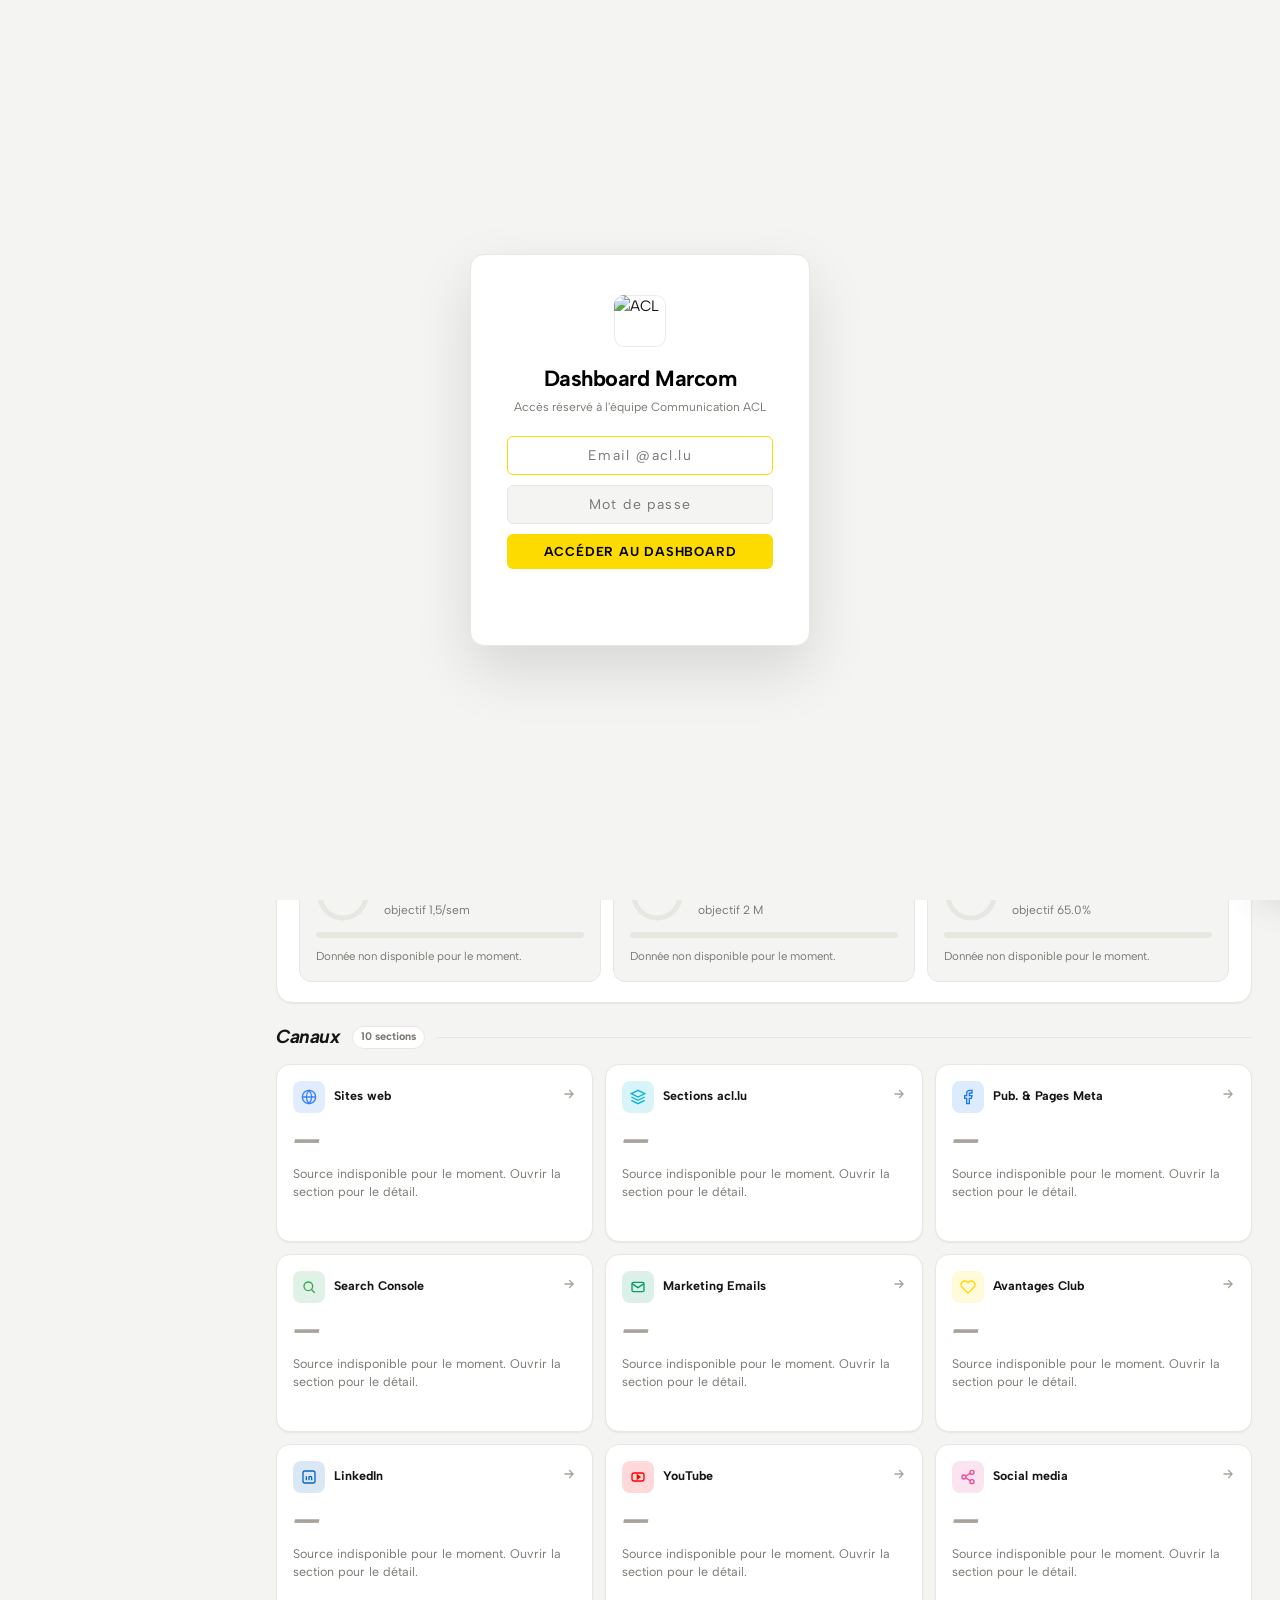
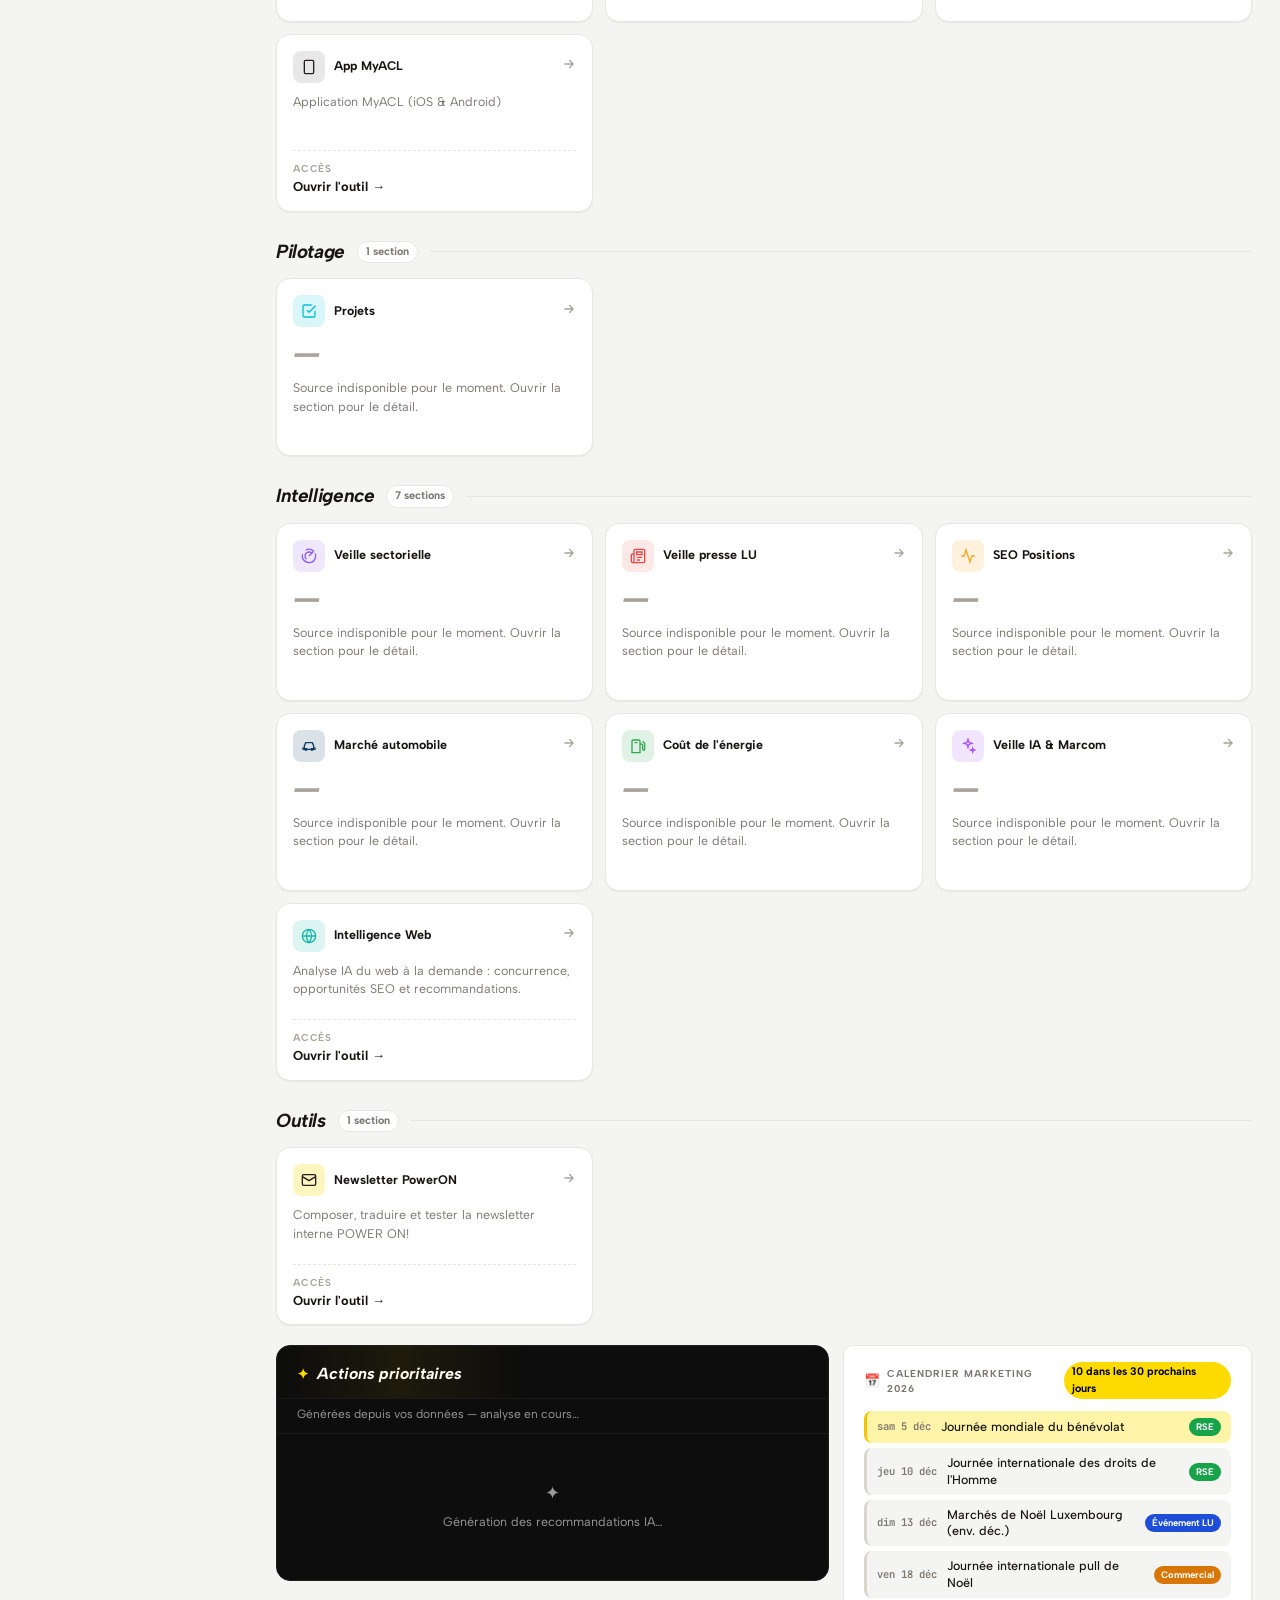
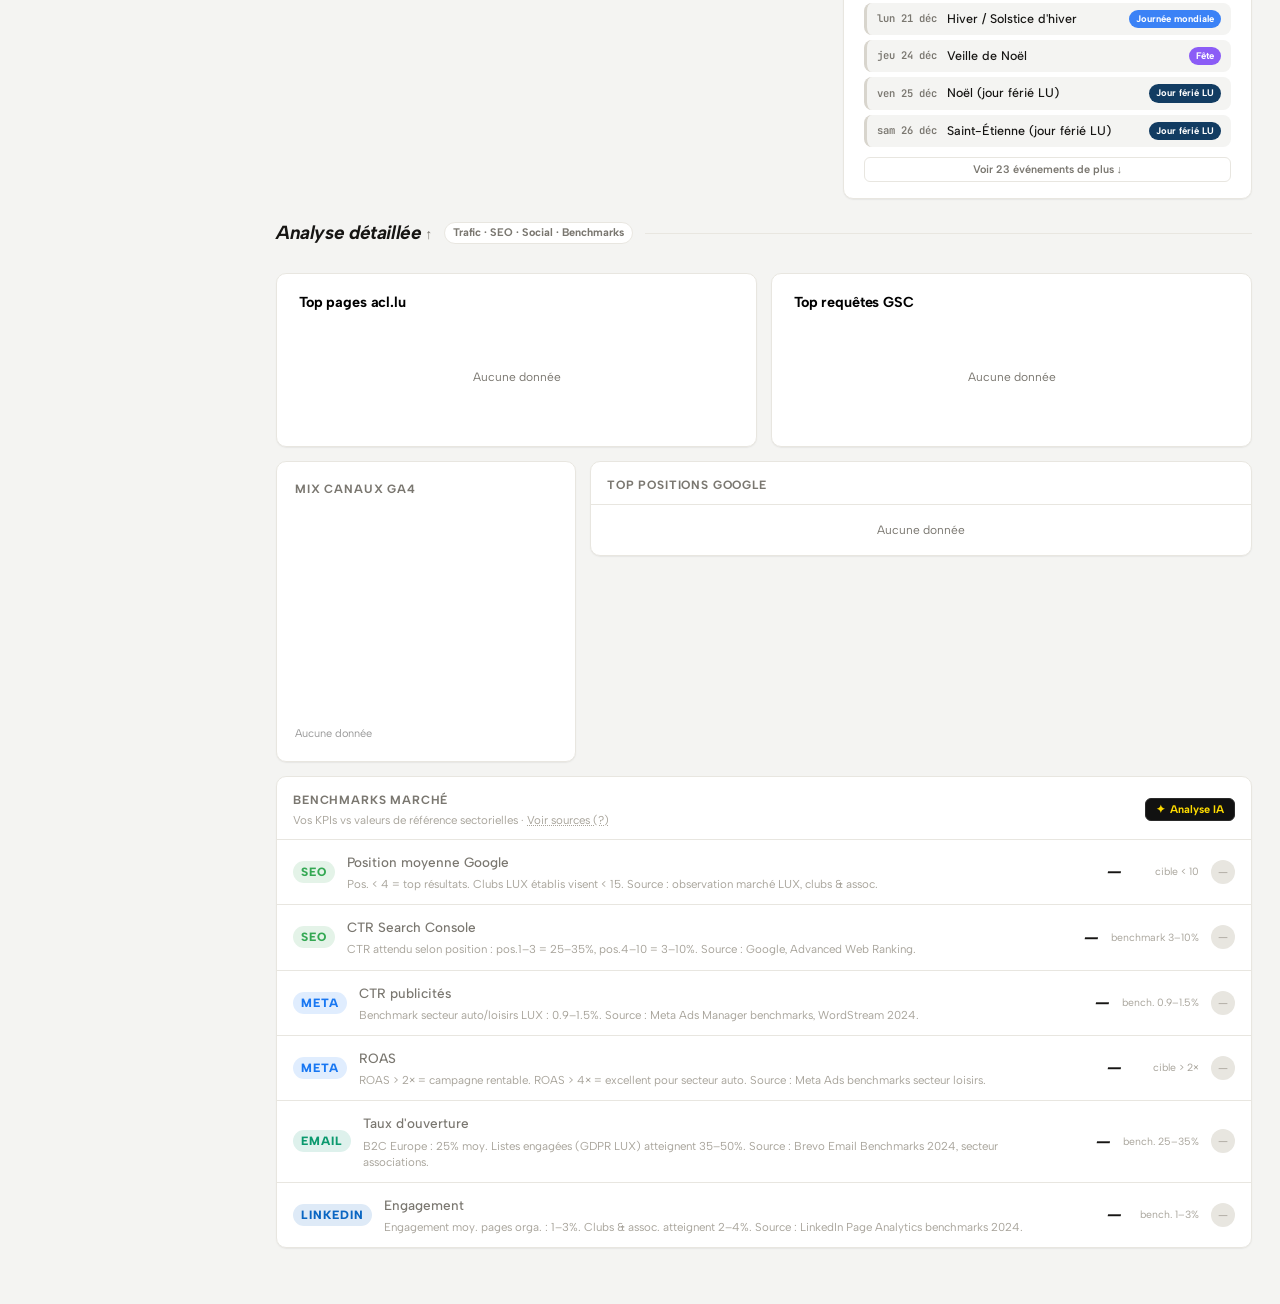
==== commit 6cb586a6: "Force cache-bust poweron-builder.js v4" ====
--- a/docs/index.html
+++ b/docs/index.html
@@ -4780,7 +4780,7 @@
   el.innerHTML = `<div style="padding:48px;text-align:center;color:var(--muted)">Chargement des statistiques application…</div>`;
 
   let d;
-  try { d = await api('/mobile-app'); } catch(e) { d = null; }
+  try { d = await apiSlow('/mobile-app'); } catch(e) { d = null; }
 
   if (!d) {
     el.innerHTML = errState('App MyACL', 'Impossible de joindre le backend');
@@ -4820,7 +4820,24 @@
   }
 
   // ── Apple section ──────────────────────────────────────────────
-  const ar = apple.rating || {};
+  const ar          = apple.rating        || {};
+  const au          = apple.usage         || {};
+  const appleTrend  = apple.installsTrend || [];
+  const appleErrors = apple.reportErrors  || [];
+  const trendFreq   = apple.trendFreq     || 'DAILY';
+
+  // Période sélectionnée dans le filtre global
+  const pStart = globalStart ? new Date(globalStart) : null;
+  const pEnd   = globalEnd   ? new Date(globalEnd)   : new Date();
+  const nDaysPeriod = pStart ? Math.round((pEnd - pStart) / 86400000) + 1 : 14;
+  const totalIosDL  = appleTrend.reduce((s, t) => s + (t.installs || 0), 0);
+  const dlLabel = nDaysPeriod <= 1 ? 'DL (j)' : `DL (${nDaysPeriod}j)`;
+
+  // Most recent install data (from snapshot or last trend entry)
+  const lastInst = apple.installs?.installs != null
+    ? apple.installs
+    : (appleTrend.length ? appleTrend[appleTrend.length - 1] : null);
+
   const appleKpis = cfg.apple ? `
     <div class="kpi-grid">
       ${kpiCard({label:'Note globale', value: ar.ratingCount ? starsHtml(ar.rating) : '—', src:APPLE_CLR, srcBg:APPLE_BG,
@@ -4828,12 +4845,52 @@
       ${kpiCard({label:'Avis totaux', value: fmtN(ar.ratingCount || 0), src:APPLE_CLR, srcBg:APPLE_BG})}
       ${kpiCard({label:'Note version en cours', value: ar.currentVersionRatingCount ? starsHtml(ar.currentVersionRating) : '—',
                  src:APPLE_CLR, srcBg:APPLE_BG, tooltip:'Note de la version ' + (ar.version || '')})}
-      ${apple.installs?.installs != null
-        ? kpiCard({label:'DL récents (Sales Report)', value: fmtN(apple.installs.installs), src:APPLE_CLR, srcBg:APPLE_BG,
-                   tooltip:'Journée du ' + (apple.installs.date || '')})
-        : kpiCard({label:'Téléchargements', value:'—', src:APPLE_CLR, srcBg:APPLE_BG,
-                   tooltip:'Configurer ASC_VENDOR_NUMBER pour activer les Sales Reports'})}
-    </div>` : `<p style="color:var(--muted);padding:12px 0">Configurer ASC_APP_ID et ASC_PRIVATE_KEY pour activer les stats Apple.</p>`;
+      ${(lastInst || appleTrend.length)
+        ? kpiCard({label: dlLabel,
+                   value: trendFreq === 'DAILY' && lastInst ? fmtN(lastInst.installs) : fmtN(totalIosDL),
+                   src:APPLE_CLR, srcBg:APPLE_BG,
+                   spark: appleTrend.map(t=>t.installs),
+                   tooltip: trendFreq === 'DAILY'
+                     ? 'Téléchargements du ' + (lastInst?.date || '') + ' · Sales Report'
+                     : `Total sur ${nDaysPeriod} jours · Apple Sales Reports (${trendFreq === 'WEEKLY' ? 'semaines' : 'mois'})`})
+        : kpiCard({label: dlLabel, value:'—', src:APPLE_CLR, srcBg:APPLE_BG,
+                   tooltip:'Vérifier ASC_VENDOR_NUMBER et le rôle Sales&amp;Trends dans App Store Connect'})}
+      ${au.activeDevices != null
+        ? kpiCard({label:'Appareils actifs', value: fmtN(au.activeDevices), src:APPLE_CLR, srcBg:APPLE_BG,
+                   tooltip:'Appareils ayant ouvert l\'app le ' + (au.date || '')})
+        : ''}
+      ${au.activeDevices30d != null
+        ? kpiCard({label:'Actifs (30 j)', value: fmtN(au.activeDevices30d), src:APPLE_CLR, srcBg:APPLE_BG,
+                   tooltip:'Appareils actifs sur les 30 derniers jours'})
+        : ''}
+      ${au.sessions != null
+        ? kpiCard({label:'Sessions iOS', value: fmtN(au.sessions), src:APPLE_CLR, srcBg:APPLE_BG,
+                   tooltip:'Sessions du ' + (au.date || '')})
+        : ''}
+      ${au.crashes != null
+        ? kpiCard({label:'Crashs iOS', value: fmtN(au.crashes), src:au.crashes > 5 ? '#e53e3e' : APPLE_CLR, srcBg:APPLE_BG,
+                   tooltip:'Crashs du ' + (au.date || '')})
+        : ''}
+    </div>
+    ${!lastInst && appleErrors.length
+      ? `<details style="margin-top:10px;font-size:11px;color:var(--muted)"><summary style="cursor:pointer">Diagnostic Sales Reports (${appleErrors.length} erreur(s))</summary>
+          <pre style="margin:6px 0;padding:8px;background:var(--surface-2);border-radius:6px;overflow:auto">${appleErrors.join('\n')}</pre>
+          <p style="margin:4px 0">Vérifier : ASC_VENDOR_NUMBER (8 chiffres), rôle "Sales and Trends" dans App Store Connect → Utilisateurs → Accès API.</p>
+         </details>`
+      : ''}` : `<p style="color:var(--muted);padding:12px 0">Configurer ASC_APP_ID et ASC_PRIVATE_KEY pour activer les stats Apple.</p>`;
+
+  // Apple trend chart (période sélectionnée)
+  const appleTrendChartId = 'chart-apple-trend-' + Date.now();
+  const freqLabels = {DAILY: 'jours', WEEKLY: 'semaines', MONTHLY: 'mois'};
+  const trendTitle = `Téléchargements iOS — ${nDaysPeriod}j (${freqLabels[trendFreq] || 'jours'})`;
+  const appleTrendCard = appleTrend.length > 1 ? `
+    <div class="card" style="margin-top:20px">
+      <div class="card-head">
+        <div class="card-title">${trendTitle}</div>
+        <div class="card-sub">Source : Apple Sales Reports · données avec 3–5 jours de décalage</div>
+      </div>
+      <div class="card-body" style="padding:16px"><canvas id="${appleTrendChartId}" height="140"></canvas></div>
+    </div>` : '';
 
   const appleReviews = (apple.reviews || []).length
     ? `<div class="card" style="margin-top:20px"><div class="card-head"><div class="card-title">Avis récents — App Store</div></div>
@@ -4842,10 +4899,10 @@
         </div></div>` : '';
 
   // ── Google Play section ────────────────────────────────────────
-  const pi  = play.installs || {};
-  const pr  = play.rating   || {};
-  const pc  = play.crashes  || {};
-  const trend = play.trend  || [];
+  const pi    = play.installs || {};
+  const pr    = play.rating   || {};
+  const pc    = play.crashes  || {};
+  const trend = play.trend    || [];
 
   const playKpis = cfg.play && !play.error ? `
     <div class="kpi-grid">
@@ -4862,7 +4919,7 @@
       ? `<p style="color:var(--bad);padding:12px 0">Erreur Google Play : ${play.error}</p>`
       : `<p style="color:var(--muted);padding:12px 0">Configurer GPLAY_SERVICE_ACCOUNT_JSON et GPLAY_PACKAGE_NAME pour activer les stats Google Play.</p>`;
 
-  // Trend chart (active installs 30 j)
+  // Play trend chart
   const trendChartId = 'chart-play-trend-' + Date.now();
   const trendCard = trend.length > 1 ? `
     <div class="card" style="margin-top:20px">
@@ -4871,7 +4928,6 @@
       <div class="card-body" style="padding:16px"><canvas id="${trendChartId}" height="160"></canvas></div>
     </div>` : '';
 
-  // Source freshness
   const freshness = play.source
     ? `<p style="font-size:11px;color:var(--muted-2);margin-top:8px">Source : ${play.source}</p>` : '';
 
@@ -4894,6 +4950,7 @@
       <div class="card-body" style="padding:16px">${appleKpis}</div>
     </div>
 
+    ${appleTrendCard}
     ${appleReviews}
 
     <div class="card" style="margin-top:20px;margin-bottom:20px">
@@ -4913,7 +4970,38 @@
     ${freshness}
   `;
 
-  // Draw trend chart after DOM insertion
+  animateCards(el);
+
+  // Draw Apple trend chart
+  if (appleTrend.length > 1) {
+    const ctx = document.getElementById(appleTrendChartId);
+    if (ctx) {
+      new Chart(ctx, {
+        type: 'bar',
+        data: {
+          labels: appleTrend.map(t => t.date),
+          datasets: [{
+            label: 'Téléchargements iOS',
+            data: appleTrend.map(t => t.installs),
+            backgroundColor: APPLE_CLR + '22',
+            borderColor: APPLE_CLR,
+            borderWidth: 1.5,
+            borderRadius: 3,
+          }]
+        },
+        options: {
+          responsive: true, maintainAspectRatio: false,
+          plugins: { legend: { display: false } },
+          scales: {
+            x: { ticks: { maxTicksLimit: 8 } },
+            y: { beginAtZero: true, ticks: { precision: 0 } }
+          }
+        }
+      });
+    }
+  }
+
+  // Draw Play trend chart
   if (trend.length > 1) {
     const ctx = document.getElementById(trendChartId);
     if (ctx) {
@@ -9820,6 +9908,6 @@
 })();
 </script>
 <script src="command-center.js"></script>
-<script src="poweron-builder.js"></script>
+<script src="poweron-builder.js?v=4"></script>
 </body>
 </html>
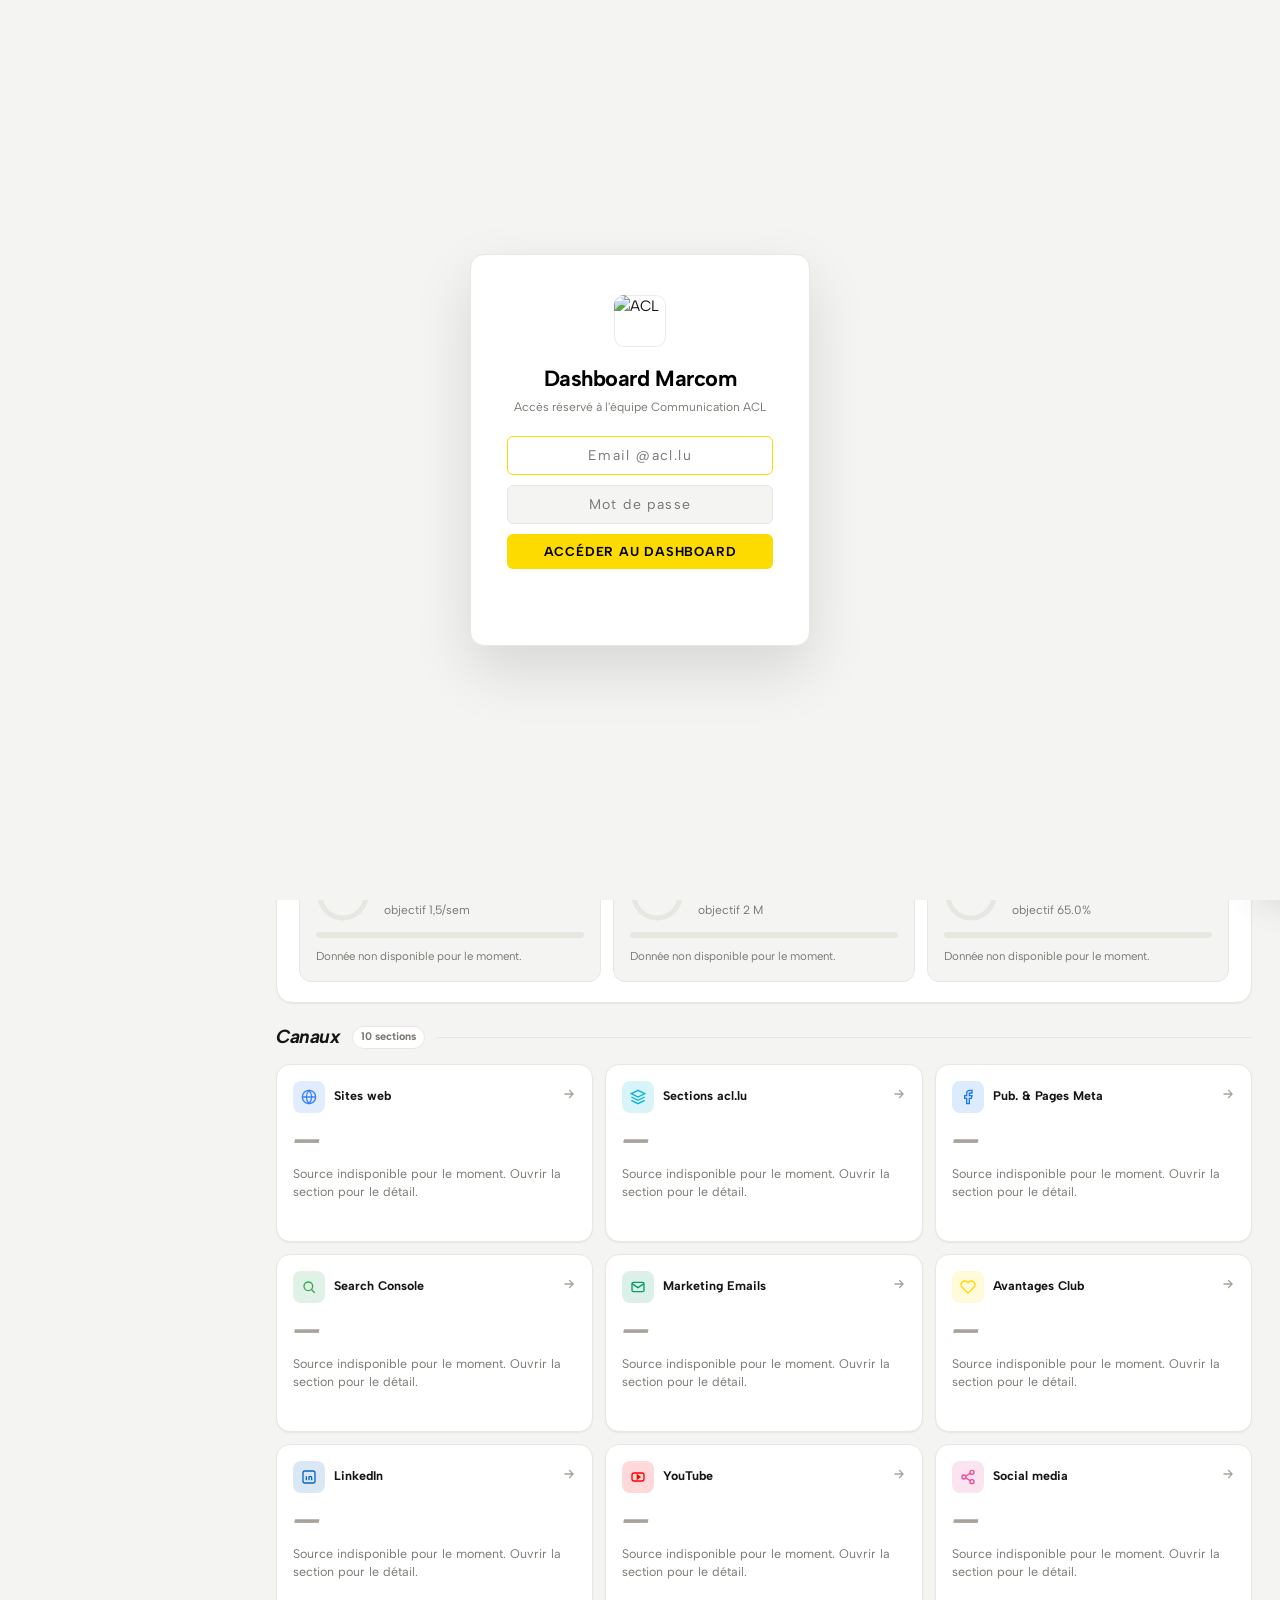
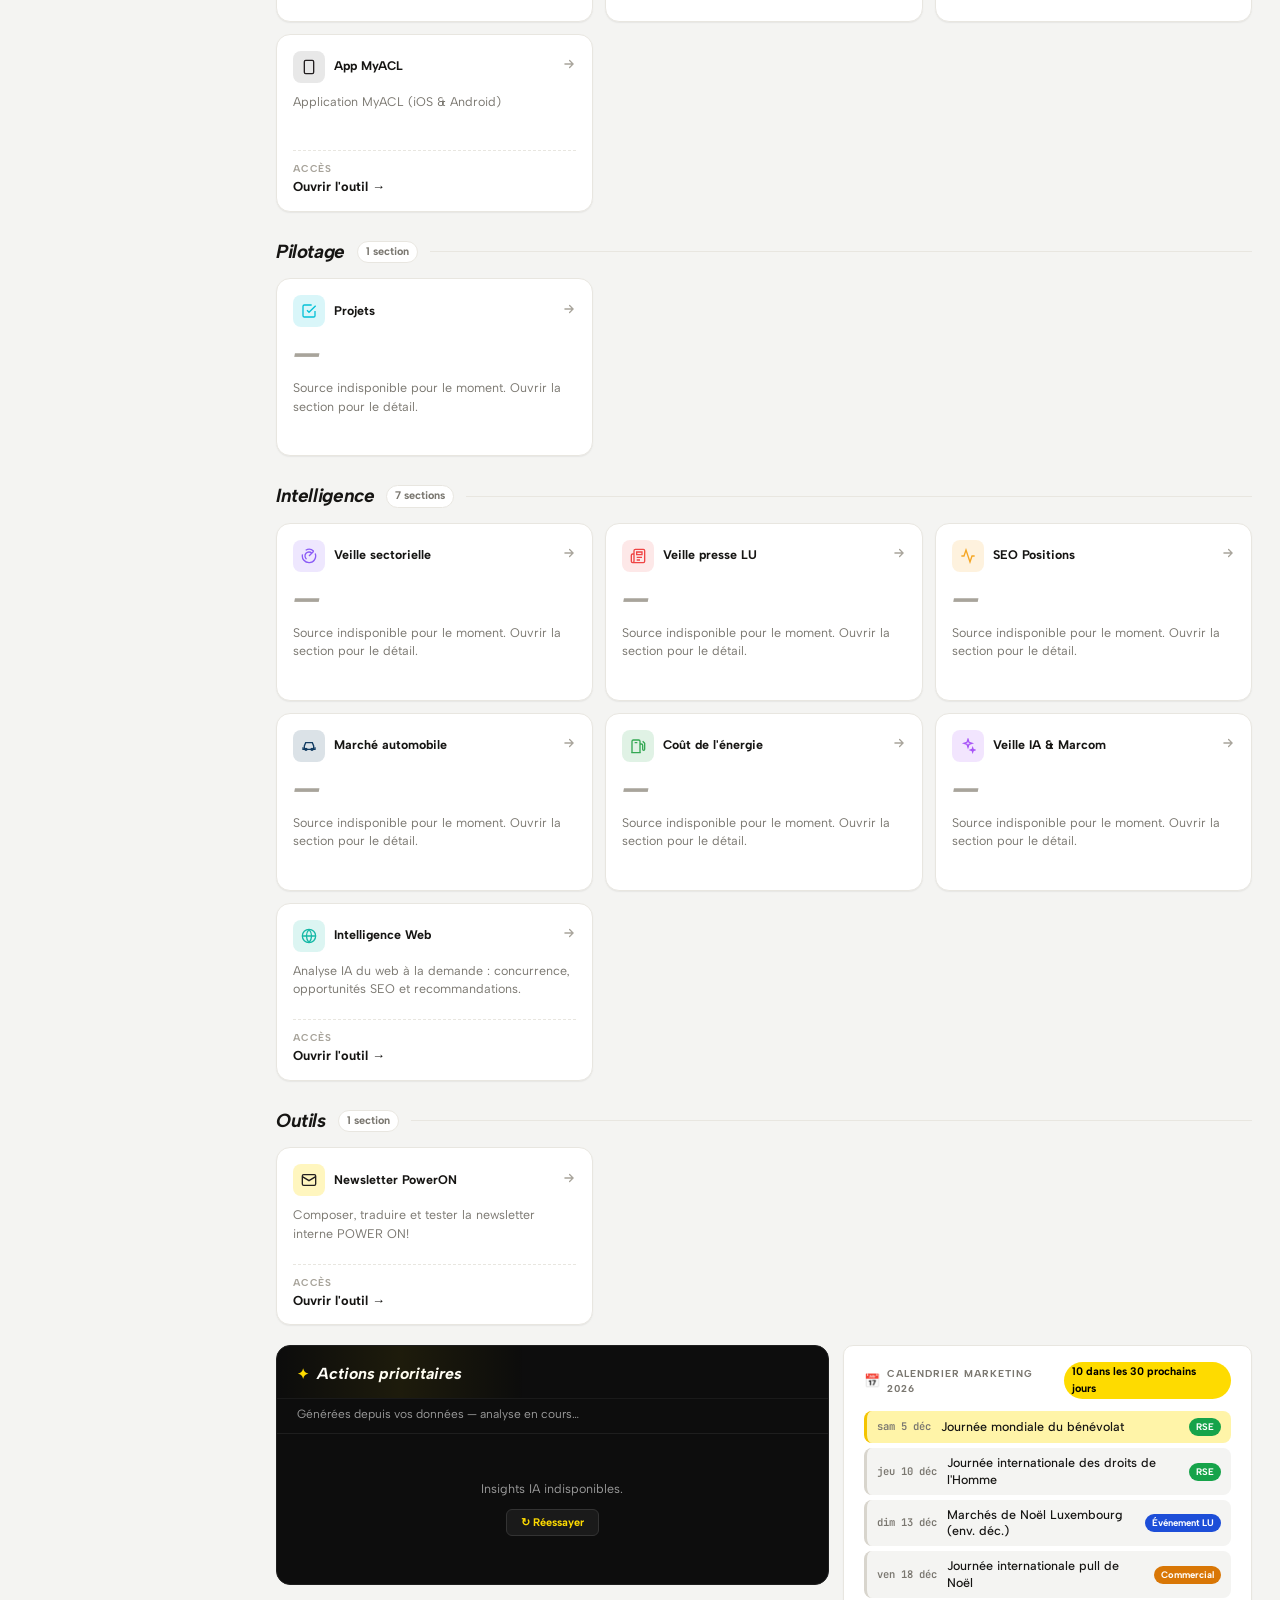
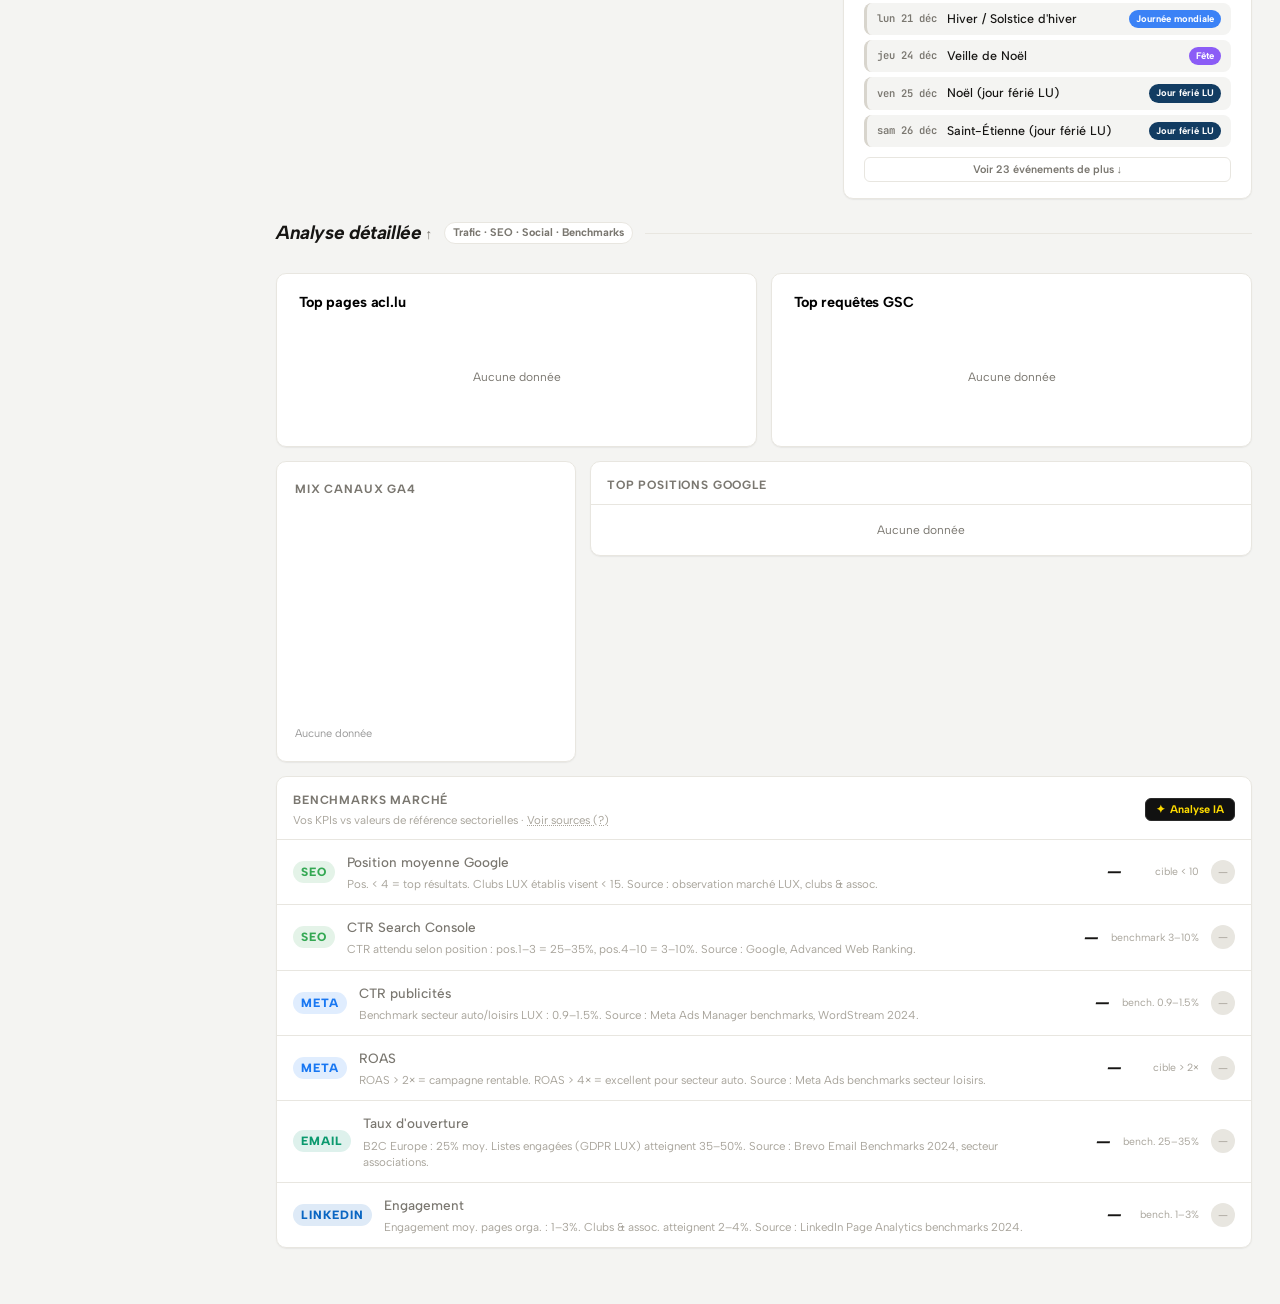
==== commit 3b1f734b: "fix(brevo-timeline): corriger le graphique à plat dans la section emails Deux causes identifiées : 1" ====
--- a/docs/index.html
+++ b/docs/index.html
@@ -4335,7 +4335,12 @@
   };
 
   // Une courbe par combinaison type × langue (seulement si des points existent)
+  // Max plausibles par métrique — les valeurs au-delà sont des anomalies Brevo
+  // (envois test avec très peu de livrés mais beaucoup d'ouvertures/clics cumulées)
+  const METRIC_MAX = { openRate: 100, clickRate: 100, ctor: 150 };
+
   function buildDatasets(metric, langs, types) {
+    const yMax = METRIC_MAX[metric] ?? 100;
     const datasets = [];
     for (const [type, p] of Object.entries(tpData)) {
       if (!p || !types.has(type)) continue;
@@ -4349,7 +4354,8 @@
             y: metric === 'openRate' ? c.openRate : metric === 'clickRate' ? c.clickRate : c.ctor,
             name: c.name,
             lang: c.lang,
-          }));
+          }))
+          .filter(pt => pt.y <= yMax);  // exclut les campagnes aux stats aberrantes
         if (!points.length) continue;
         datasets.push({
           label:           `${TP_LABELS[type] || type} · ${LANG_LABEL[lang]}`,
@@ -4376,8 +4382,18 @@
   const typeBtns   = card.querySelectorAll('[data-tl-type]');
   const langBtns   = card.querySelectorAll('[data-tl-lang]');
 
+  // Plafond minimal de l'axe Y selon la métrique — évite l'écrasement visuel
+  // quand les valeurs sont petites (ex. Clic % à 1-3% sur un axe 0-8%)
+  const METRIC_CEILING = { openRate: 50, clickRate: 8, ctor: 30 };
+
   function refreshChart() {
-    chart.data.datasets = buildDatasets(currentMetric, activeLangs, activeTypes);
+    const ds = buildDatasets(currentMetric, activeLangs, activeTypes);
+    chart.data.datasets = ds;
+    // Recalcule le plafond Y pour la métrique active
+    const yVals = ds.filter(d => !d._isUnsub).flatMap(d => d.data.map(p => p.y ?? 0));
+    const dataMax = yVals.length ? Math.max(...yVals) : 0;
+    const floor = METRIC_CEILING[currentMetric] ?? 50;
+    chart.options.scales.y.suggestedMax = Math.max(floor, Math.ceil(dataMax * 1.15 / 5) * 5);
     chart.update();
   }
 
@@ -4402,6 +4418,7 @@
           },
           y: {
             beginAtZero: true,
+            suggestedMax: METRIC_CEILING['openRate'],
             position: 'left',
             ticks: {
               font: { size: 10, family: "'Albert Sans',sans-serif" },
